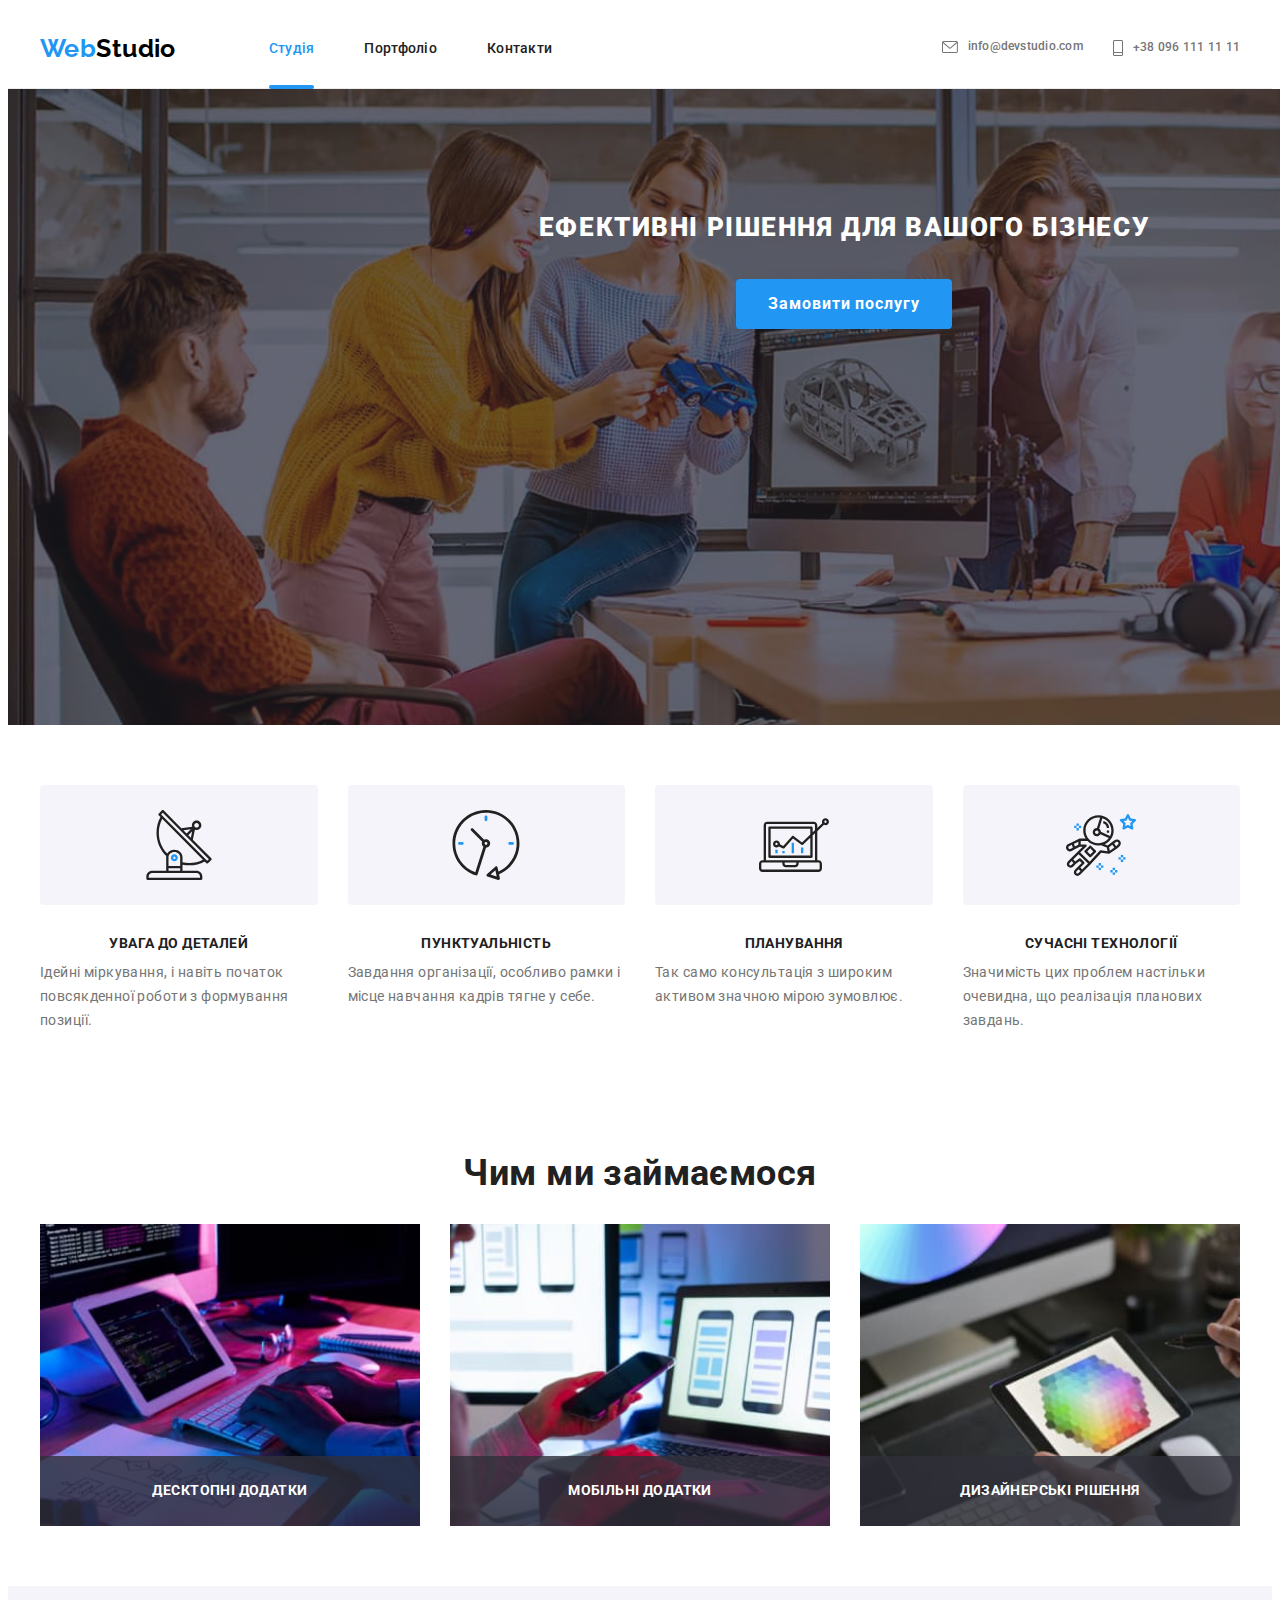
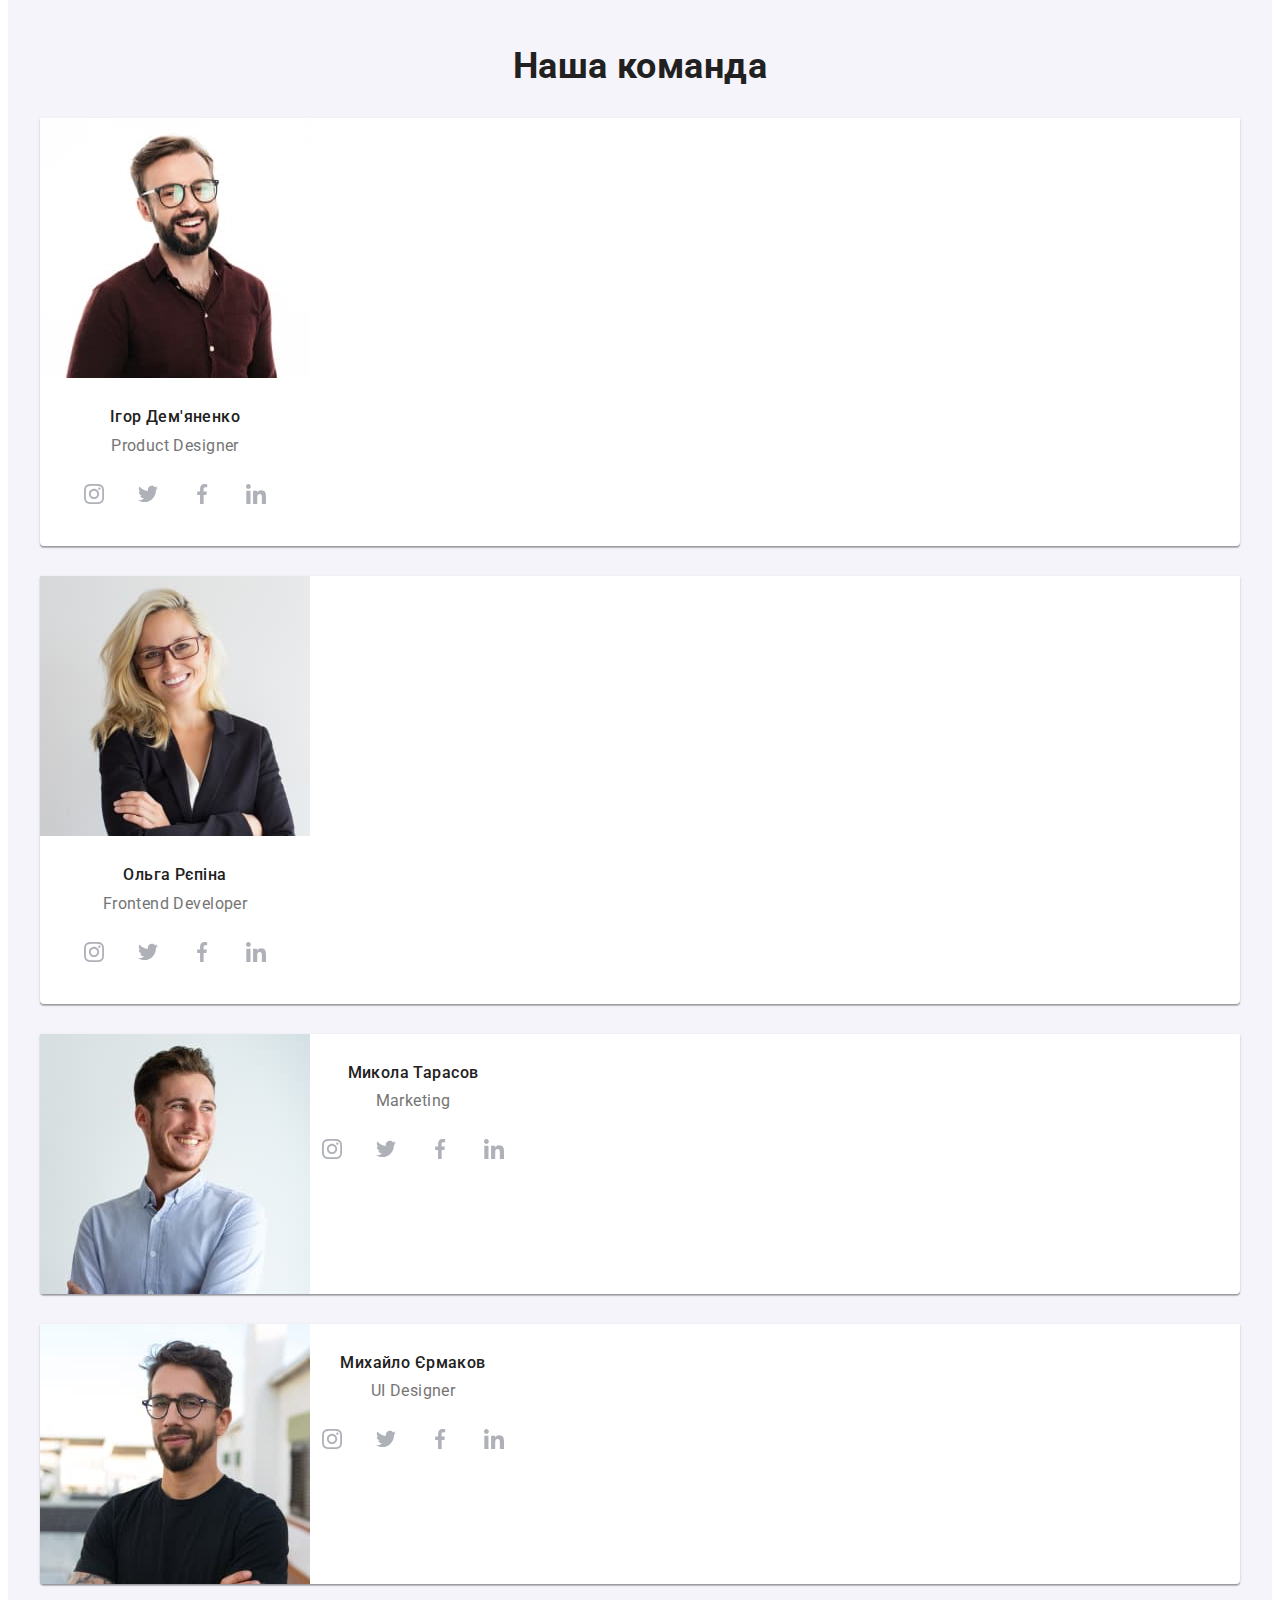
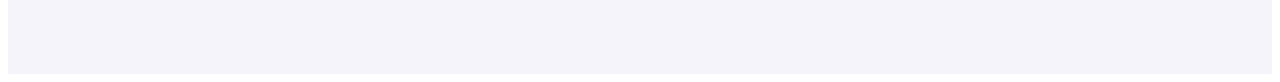
==== index.html @ 66a9baa7 "1" ====
<!DOCTYPE html>
<html lang="uk">
  <head>
    <meta charset="UTF-8" />
    <meta http-equiv="X-UA-Compatible" content="IE=edge" />
    <meta name="viewport" content="width=device-width, initial-scale=1.0" />
    <title>WebStudio</title>
    <link rel="preconnect" href="https://fonts.googleapis.com" />
    <link rel="preconnect" href="https://fonts.gstatic.com" crossorigin />
    <link
      href="https://fonts.googleapis.com/css2?family=Raleway:wght@700&family=Roboto:wght@400;500;700;900&display=swap"
      rel="stylesheet"
    />
    <link
      rel="stylesheet"
      href="https://cdnjs.cloudflare.com/ajax/libs/modern-normalize/1.1.0/modern-normalize.min.css"
      integrity="sha512-wpPYUAdjBVSE4KJnH1VR1HeZfpl1ub8YT/NKx4PuQ5NmX2tKuGu6U/JRp5y+Y8XG2tV+wKQpNHVUX03MfMFn9Q=="
      crossorigin="anonymous"
      referrerpolicy="no-referrer"
    />

    <link rel="stylesheet" href="./css/style.css" />
    <link rel="stylesheet" href="./css/main.min.css" />
  </head>

  <body>
    <!--===================HEADER===================-->
    <header class="page__header">
      <div class="container box__header">
        <a href="index.html" class="logo logo-page-header__tablet"
          ><span class="logo__text">Web</span>Studio</a
        ><button type="button" class="mobile-menu__button-open" data-menu-open>
          <svg class="mobile-menu__icon-open" width="40" height="40">
            <use href="./images/sprite/symbol-defs.svg#menu"></use>
          </svg>
        </button>

        <nav class="navigatio">
          <ul class="navigation__list list">
            <li class="navigation__item">
              <a
                href="index.html"
                class="navigation__link navigation__link--active"
                >Студія</a
              >
            </li>
            <li class="navigation__item">
              <a href="portfolio.html" class="navigation__link">Портфоліо</a>
            </li>
            <li class="navigation__item">
              <a href="#" class="navigation__link">Контакти</a>
            </li>
          </ul>
        </nav>

        <ul class="contacts__list list">
          <li class="contacts__item">
            <a href="mailto:info@devstudio.com" class="contacts__link"
              ><svg class="contacts__icon" width="16" height="12">
                <use href="./images/sprite/symbol-defs.svg#mail"></use></svg
              >info@devstudio.com</a
            >
          </li>
          <li class="contacts__item">
            <a href="tell:+380961111111" class="contacts__link">
              <svg class="contacts__icon" width="10" height="16">
                <use href="./images/sprite/symbol-defs.svg#phone"></use></svg
              >+38 096 111 11 11</a
            >
          </li>
        </ul>
      </div>
      <!-- ===================MOBILE-MENU=================== -->
      <div class="mobile-menu" data-menu>
        <div class="container mobile-menu__container">
          <button class="mobile-menu__button-close">
            <svg width="40" height="40">
              <use
                href="./images/sprite/symbol-defs.svg#close"
                data-menu-close
              ></use>
            </svg>
          </button>
          <ul class="mobile-menu-navigation__list list">
            <li class="mobile-menu-navigation__item">
              <a
                class="mobile-menu-navigation__link mobile-menu-navigation__link--action"
                href="index.html"
                >Студія</a
              >
            </li>
            <li class="mobile-menu-navigation__item">
              <a class="mobile-menu-navigation__link" href="portfolio.html"
                >Портфоліо</a
              >
            </li>
            <li class="mobile-menu-navigation__item">
              <a class="mobile-menu-navigation__link" href="#">Контакти</a>
            </li>
          </ul>

          <ul class="mobile-menu-contact__list list">
            <li class="mobile-menu-contact__item">
              <a
                class="mobile-menu-contact__link mobile-menu-contact__link-tel"
                href="tell:+380961111111"
                >+38 096 111 11 11</a
              >
            </li>
            <li class="mobile-menu-contact__item">
              <a
                class="mobile-menu-contact__link mobile-menu-contact__link-mail"
                href="mailto:info@devstudio.com"
                >info@devstudio.com</a
              >
            </li>
          </ul>

          <ul class="mobile-menu-social list">
            <li class="mobile-menu-social__item">
              <a class="mobile-menu-social__link">Instagram</a>
            </li>
            <li class="mobile-menu-social__item">
              <a class="mobile-menu-social__link">Twitter</a>
            </li>
            <li class="mobile-menu-social__item">
              <a class="mobile-menu-social__link">Facebook</a>
            </li>
            <li class="mobile-menu-social__item">
              <a class="mobile-menu-social__link">LinkedIn</a>
            </li>
          </ul>
        </div>
      </div>
    </header>
    <!-- ===================/MOBILE-MENU=================== -->
    <!--===================/HEADER===================-->
    <!-- ===================MAIN=================== -->

    <main>
      <!--===================HERO===================-->
      <section class="hero">
        <h1 class="hero__title">Ефективні рішення для вашого бізнесу</h1>
        <button type="button" class="hero__button" data-modal-open>
          Замовити послугу
        </button>
      </section>
      <!--===================/HERO===================-->

      <!--===================PRIVILEGES===================-->
      <section class="privileges section">
        <h2 class="privileges__text visually-hidden">Чим ми кращі</h2>
        <div class="container">
          <ul class="privileges__list list">
            <li class="privileges__item">
              <div class="privileges__box">
                <svg class="privileges__icon">
                  <use href="./images/sprite/symbol-defs.svg#antenna"></use>
                </svg>
              </div>

              <h3 class="privileges__title">УВАГА ДО ДЕТАЛЕЙ</h3>
              <p class="privileges__subtitle">
                Ідейні міркування, і навіть початок повсякденної роботи з
                формування позиції.
              </p>
            </li>
            <li class="privileges__item">
              <div class="privileges__box">
                <svg class="privileges__icon">
                  <use href="./images/sprite/symbol-defs.svg#clock"></use>
                </svg>
              </div>
              <h3 class="privileges__title">ПУНКТУАЛЬНІСТЬ</h3>
              <p class="privileges__subtitle">
                Завдання організації, особливо рамки і місце навчання кадрів
                тягне у себе.
              </p>
            </li>
            <li class="privileges__item">
              <div class="privileges__box">
                <svg class="privileges__icon">
                  <use href="./images/sprite/symbol-defs.svg#diagram"></use>
                </svg>
              </div>
              <h3 class="privileges__title">ПЛАНУВАННЯ</h3>
              <p class="privileges__subtitle">
                Так само консультація з широким активом значною мірою зумовлює.
              </p>
            </li>
            <li class="privileges__item">
              <div class="privileges__box">
                <svg class="privileges__icon">
                  <use href="./images/sprite/symbol-defs.svg#astronaut"></use>
                </svg>
              </div>
              <h3 class="privileges__title">СУЧАСНІ ТЕХНОЛОГІЇ</h3>
              <p class="privileges__subtitle">
                Значимість цих проблем настільки очевидна, що реалізація
                планових завдань.
              </p>
            </li>
          </ul>
        </div>
      </section>
      <!--===================/PRIVILEGES===================-->

      <!--===================WE-DO===================-->
      <section class="products section">
        <div class="container">
          <h2 class="products-title title">Чим ми займаємося</h2>
          <ul class="products__list list">
            <li class="products__item">
              <div class="cards">
                <picture
                  ><source
                    srcset="
                      ./images/desktop/work/box1.jpg    1x,
                      ./images/desktop/work/box1@2x.jpg 2x
                    "
                    type="image/jpeg"
                    media="(min-width:1200px)" />
                  <source
                    srcset="
                      ./images/desktop/work/box1.webp       1x,
                      ./images/desktop/work/box1@2x-wp.webp 2x
                    "
                    type="image/webp"
                    media="(min-width:1200px)" />
                  <source
                    srcset="
                      ../images/desktop/work/box1.jpg   1x,
                      ./images/desktop/work/box1@2x.jpg 2x
                    "
                    type="image/jpeg"
                    media="(min-width:768px)" />
                  <source
                    srcset="
                      ./images/desktop/work/box1-wp.webp    1x,
                      ./images/desktop/work/box1@2x-wp.webp 2x
                    "
                    type="image/webp"
                    media="(min-width:768px)" />
                  <source
                    srcset="
                      ./images/desktop/work/box1.jpg    1x,
                      ./images/desktop/work/box1@2x.jpg 2x
                    "
                    type="image/jpeg"
                    media="(min-width:480px)" />
                  <source
                    srcset="
                      ./images/desktop/work/box1-wp.webp    1x,
                      ./images/desktop/work/box1@2x-wp.webp 2x
                    "
                    type="image/webp"
                    media="(min-width:480px)" />
                  <img
                    src="./images/desktop/work/box1.jpg"
                    alt="руки на клавіатурі"
                /></picture>
                <p class="cards__title">Десктопні додатки</p>
              </div>
            </li>
            <li class="products__item">
              <div class="cards">
                <picture
                  ><source
                    srcset="
                      ./images/desktop/work/box2.jpg    1x,
                      ./images/desktop/work/box2@2x.jpg 2x
                    "
                    type="image/jpeg"
                    media="(min-width:1200px)" />
                  <source
                    srcset="
                      ./images/desktop/work/box2.webp       1x,
                      ./images/desktop/work/box2@2x-wp.webp 2x
                    "
                    type="image/webp"
                    media="(min-width:1200px)" />
                  <source
                    srcset="
                      ../images/desktop/work/box2.jpg   1x,
                      ./images/desktop/work/box2@2x.jpg 2x
                    "
                    type="image/jpeg"
                    media="(min-width:768px)" />
                  <source
                    srcset="
                      ./images/desktop/work/box2-wp.webp    1x,
                      ./images/desktop/work/box2@2x-wp.webp 2x
                    "
                    type="image/webp"
                    media="(min-width:768px)" />
                  <source
                    srcset="
                      ./images/desktop/work/box2.jpg    1x,
                      ./images/desktop/work/box2@2x.jpg 2x
                    "
                    type="image/jpeg"
                    media="(min-width:480px)" />
                  <source
                    srcset="
                      ./images/desktop/work/box2-wp.webp    1x,
                      ./images/desktop/work/box2@2x-wp.webp 2x
                    "
                    type="image/webp"
                    media="(min-width:480px)" />
                  <img
                    src="./images/desktop/work/box2.jpg"
                    alt="телефон в руках"
                /></picture>
                <p class="cards__title">Мобільні додатки</p>
              </div>
            </li>
            <li class="products__item">
              <div class="cards">
                <picture
                  ><source
                    srcset="
                      ./images/desktop/work/box3.jpg    1x,
                      ./images/desktop/work/box3@2x.jpg 2x
                    "
                    type="image/jpeg"
                    media="(min-width:1200px)" />
                  <source
                    srcset="
                      ./images/desktop/work/box3.webp       1x,
                      ./images/desktop/work/box3@2x-wp.webp 2x
                    "
                    type="image/webp"
                    media="(min-width:1200px)" />
                  <source
                    srcset="
                      ../images/desktop/work/box3.jpg   1x,
                      ./images/desktop/work/box3@2x.jpg 2x
                    "
                    type="image/jpeg"
                    media="(min-width:768px)" />
                  <source
                    srcset="
                      ./images/desktop/work/box3-wp.webp    1x,
                      ./images/desktop/work/box3@2x-wp.webp 2x
                    "
                    type="image/webp"
                    media="(min-width:768px)" />
                  <source
                    srcset="
                      ./images/desktop/work/box3.jpg    1x,
                      ./images/desktop/work/box3@2x.jpg 2x
                    "
                    type="image/jpeg"
                    media="(min-width:480px)" />
                  <source
                    srcset="
                      ./images/desktop/work/box3-wp.webp    1x,
                      ./images/desktop/work/box3@2x-wp.webp 2x
                    "
                    type="image/webp"
                    media="(min-width:480px)" />
                  <img
                    src="./images/desktop/work/box3.jpg"
                    alt="планшет в руках"
                /></picture>
                <p class="cards__title">Дизайнерські рішення</p>
              </div>
            </li>
          </ul>
        </div>
      </section>
      <!--===================/WE-DO===================-->

      <!--===================TEAM===================-->
      <section class="team section">
        <div class="container">
          <h2 class="team__title title">Наша команда</h2>
          <ul class="team__list list">
            <li class="team__item">
              <div class="team-wrapper">
                <picture
                  ><source
                    srcset="
                      ./images/desktop/team/igor.jpg    1x,
                      ./images/desktop/team/igor@2x.jpg 2x
                    "
                    type="image/jpeg"
                    media="(min-width:1200px)" />
                  <source
                    srcset="
                      ./images/desktop/team/igor-wp.webp    1x,
                      ./images/desktop/team/igor@2x-wp.webp 2x
                    "
                    type="image/webp"
                    media="(min-width:1200px)" />
                  <source
                    srcset="
                      ./images/tablet/team/igor.jpg    1x,
                      ./images/tablet/team/igor@2x.jpg 2x
                    "
                    type="image/jpeg"
                    media="(min-width:768px)" />
                  <source
                    srcset="
                      ./images/tablet/team/igor-wp.webp    1x,
                      ./images/tablet/team/igor@2x-wp.webp 2x
                    "
                    type="image/webp"
                    media="(min-width:768px)" />
                  <source
                    srcset="
                      ./images/mob/team/igor.jpg    1x,
                      ./images/mob/team/igor@2x.jpg 2x
                    "
                    type="image/jpeg"
                    media="(min-width:480px)" />
                  <source
                    srcset="
                      ./images/mob/team/igor-wp.webp    1x,
                      ./images/mob/team/igor@2x-wp.webp 2x
                    "
                    type="image/webp"
                    media="(min-width:480px)" />
                  <img src="./images/mob/team/igor.jpg" alt="Ігор"
                /></picture>
                <div class="team-box">
                  <h3 class="team-box__title">Ігор Дем'яненко</h3>
                  <p lang="en" class="team-box__subtitle">Product Designer</p>
                  <ul class="social-list list">
                    <li class="social-list__item">
                      <a href="" class="social-list__link"
                        ><svg class="social-list__icon" width="20" height="20">
                          <use
                            href="./images/sprite/symbol-defs.svg#instagram"
                          ></use></svg
                      ></a>
                    </li>
                    <li class="social-list__item">
                      <a href="" class="social-list__link"
                        ><svg class="social-list__icon" width="20" height="20">
                          <use
                            href="./images/sprite/symbol-defs.svg#twitter"
                          ></use></svg
                      ></a>
                    </li>
                    <li class="social-list__item">
                      <a href="" class="social-list__link"
                        ><svg class="social-list__icon" width="20" height="20">
                          <use
                            href="./images/sprite/symbol-defs.svg#facebook"
                          ></use></svg
                      ></a>
                    </li>
                    <li class="social-list__item">
                      <a href="" class="social-list__link"
                        ><svg class="social-list__icon" width="20" height="20">
                          <use
                            href="./images/sprite/symbol-defs.svg#linkedin"
                          ></use></svg
                      ></a>
                    </li>
                  </ul>
                </div>
              </div>
            </li>

            <li class="team__item">
              <div class="team-wrapper">
                <picture
                  ><source
                    srcset="
                      ./images/desktop/team/olga.jpg    1x,
                      ./images/desktop/team/olga@2x.jpg 2x
                    "
                    type="image/jpeg"
                    media="(min-width:1200px)" />
                  <source
                    srcset="
                      ./images/desktop/team/olga-wp.webp    1x,
                      ./images/desktop/team/olga@2x-wp.webp 2x
                    "
                    type="image/webp"
                    media="(min-width:1200px)" />
                  <source
                    srcset="
                      ./images/tablet/team/olga.jpg    1x,
                      ./images/tablet/team/olga@2x.jpg 2x
                    "
                    type="image/jpeg"
                    media="(min-width:768px)" />
                  <source
                    srcset="
                      ./images/tablet/team/olga-wp.webp    1x,
                      ./images/tablet/team/olga@2x-wp.webp 2x
                    "
                    type="image/webp"
                    media="(min-width:768px)" />
                  <source
                    srcset="
                      ./images/mob/team/olga.jpg    1x,
                      ./images/mob/team/olga@2x.jpg 2x
                    "
                    type="image/jpeg"
                    media="(min-width:480px)" />
                  <source
                    srcset="
                      ./images/mob/team/olga-wp.webp    1x,
                      ./images/mob/team/olga@2x-wp.webp 2x
                    "
                    type="image/webp"
                    media="(min-width:480px)" />
                  <img src="./images/mob/team/olga.jpg" alt="Ольга"
                /></picture>
                <div class="team-box">
                  <h3 class="team-box__title">Ольга Рєпіна</h3>
                  <p lang="en" class="team-box__subtitle">Frontend Developer</p>
                  <ul class="social-list list">
                    <li class="social-list__item">
                      <a href="" class="social-list__link"
                        ><svg
                          aria-label="іконка інстаграм"
                          class="social-list__icon"
                          width="20"
                          height="20"
                        >
                          <use
                            href="./images/sprite/symbol-defs.svg#instagram"
                          ></use></svg
                      ></a>
                    </li>
                    <li class="social-list__item">
                      <a href="" class="social-list__link"
                        ><svg
                          aria-label="іконка твітер"
                          class="social-list__icon"
                          width="20"
                          height="20"
                        >
                          <use
                            href="./images/sprite/symbol-defs.svg#twitter"
                          ></use></svg
                      ></a>
                    </li>
                    <li class="social-list__item">
                      <a href="" class="social-list__link"
                        ><svg
                          aria-label="іконка фейсбук "
                          class="social-list__icon"
                          width="20"
                          height="20"
                        >
                          <use
                            href="./images/sprite/symbol-defs.svg#facebook"
                          ></use></svg
                      ></a>
                    </li>
                    <li class="social-list__item">
                      <a href="" class="social-list__link"
                        ><svg
                          aria-label="іконка лінкідин"
                          class="social-list__icon"
                          width="20"
                          height="20"
                        >
                          <use
                            href="./images/sprite/symbol-defs.svg#linkedin"
                          ></use></svg
                      ></a>
                    </li>
                  </ul>
                </div>
              </div>
            </li>
            <li class="team__item">
              <picture
                ><source
                  srcset="
                    ./images/desktop/team/mykola.jpg    1x,
                    ./images/desktop/team/mykola@2x.jpg 2x
                  "
                  type="image/jpeg"
                  media="(min-width:1200px)" />
                <source
                  srcset="
                    ./images/desktop/team/mykola-wp.webp    1x,
                    ./images/desktop/team/mykola@2x-wp.webp 2x
                  "
                  type="image/webp"
                  media="(min-width:1200px)" />
                <source
                  srcset="
                    ./images/tablet/team/mykola.jpg    1x,
                    ./images/tablet/team/mykola@2x.jpg 2x
                  "
                  type="image/jpeg"
                  media="(min-width:768px)" />
                <source
                  srcset="
                    ./images/tablet/team/mykola-wp.webp    1x,
                    ./images/tablet/team/mykola@2x-wp.webp 2x
                  "
                  type="image/webp"
                  media="(min-width:768px)" />
                <source
                  srcset="
                    ./images/mob/team/mykola.jpg    1x,
                    ./images/mob/team/mykola@2x.jpg 2x
                  "
                  type="image/jpeg"
                  media="(min-width:480px)" />
                <source
                  srcset="
                    ./images/mob/team/mykola-wp.webp    1x,
                    ./images/mob/team/mykola@2x-wp.webp 2x
                  "
                  type="image/webp"
                  media="(min-width:480px)" />
                <img src="./images/mob/temykola.jpg" alt="Микола"
              /></picture>
              <div class="team-box">
                <h3 class="team-box__title">Микола Тарасов</h3>
                <p lang="en" class="team-box__subtitle">Marketing</p>
                <ul class="social-list list">
                  <li class="social-list__item">
                    <a href="" class="social-list__link"
                      ><svg
                        aria-label="іконка інстаграм"
                        class="social-list__icon"
                        width="20"
                        height="20"
                      >
                        <use
                          href="./images/sprite/symbol-defs.svg#instagram"
                        ></use></svg
                    ></a>
                  </li>
                  <li class="social-list__item">
                    <a href="" class="social-list__link"
                      ><svg
                        aria-label="іконка твітер"
                        class="social-list__icon"
                        width="20"
                        height="20"
                      >
                        <use
                          href="./images/sprite/symbol-defs.svg#twitter"
                        ></use></svg
                    ></a>
                  </li>
                  <li class="social-list__item">
                    <a href="" class="social-list__link"
                      ><svg
                        aria-label="іконка фейсбук "
                        class="social-list__icon"
                        width="20"
                        height="20"
                      >
                        <use
                          href="./images/sprite/symbol-defs.svg#facebook"
                        ></use></svg
                    ></a>
                  </li>
                  <li class="social-list__item">
                    <a href="" class="social-list__link"
                      ><svg
                        aria-label="іконка лінкідин"
                        class="social-list__icon"
                        width="20"
                        height="20"
                      >
                        <use
                          href="./images/sprite/symbol-defs.svg#linkedin"
                        ></use></svg
                    ></a>
                  </li>
                </ul>
              </div>
            </li>
            <li class="team__item">
              <picture
                ><source
                  srcset="
                    ./images/desktop/team/myhaylo.jpg    1x,
                    ./images/desktop/team/myhaylo@2x.jpg 2x
                  "
                  type="image/jpeg"
                  media="(min-width:1200px)" />
                <source
                  srcset="
                    ./images/desktop/team/myhaylo-wp.webp    1x,
                    ./images/desktop/team/myhaylo@2x-wp.webp 2x
                  "
                  type="image/webp"
                  media="(min-width:1200px)" />
                <source
                  srcset="
                    ./images/tablet/team/myhaylo.jpg    1x,
                    ./images/tablet/team/myhaylo@2x.jpg 2x
                  "
                  type="image/jpeg"
                  media="(min-width:768px)" />
                <source
                  srcset="
                    ./images/tablet/team/myhaylo-wp.webp    1x,
                    ./images/tablet/team/myhaylo@2x-wp.webp 2x
                  "
                  type="image/webp"
                  media="(min-width:768px)" />
                <source
                  srcset="
                    ./images/mob/team/myhaylo.jpg    1x,
                    ./images/mob/team/myhaylo@2x.jpg 2x
                  "
                  type="image/jpeg"
                  media="(min-width:480px)" />
                <source
                  srcset="
                    ./images/mob/team/myhaylo-wp.webp    1x,
                    ./images/mob/team/myhaylo@2x-wp.webp 2x
                  "
                  type="image/webp"
                  media="(min-width:480px)" />
                <img src="./images/mob/team/myhaylo.jpg" alt="Михайло"
              /></picture>
              <div class="team-box">
                <h3 class="team-box__title">Михайло Єрмаков</h3>
                <p lang="en" class="team-box__subtitle">UI Designer</p>
                <ul class="social-list list">
                  <li class="social-list__item">
                    <a href="" class="social-list__link"
                      ><svg
                        aria-label="іконка інстаграм"
                        class="social-list__icon"
                        width="20"
                        height="20"
                      >
                        <use
                          href="./images/sprite/symbol-defs.svg#instagram"
                        ></use></svg
                    ></a>
                  </li>
                  <li class="social-list__item">
                    <a href="" class="social-list__link"
                      ><svg
                        aria-label="іконка твітер"
                        class="social-list__icon"
                        width="20"
                        height="20"
                      >
                        <use
                          href="./images/sprite/symbol-defs.svg#twitter"
                        ></use></svg
                    ></a>
                  </li>
                  <li class="social-list__item">
                    <a href="" class="social-list__link"
                      ><svg
                        aria-label="іконка фейсбук "
                        class="social-list__icon"
                        width="20"
                        height="20"
                      >
                        <use
                          href="./images/sprite/symbol-defs.svg#facebook"
                        ></use></svg
                    ></a>
                  </li>
                  <li class="socia-list__item">
                    <a href="" class="social-list__link"
                      ><svg
                        aria-label="іконка лінкідин"
                        class="social-list__icon"
                        width="20"
                        height="20"
                      >
                        <use
                          href="./images/sprite/symbol-defs.svg#linkedin"
                        ></use></svg
                    ></a>
                  </li>
                </ul>
              </div>
            </li>
          </ul>
        </div>
      </section>
      <!--===================/TEAM===================-->

      <!--===================CLIENTS===================-->
      <!-- <section class="clients section">
        <div class="container">
          <h2 class="clients__title title">Постійні клієнти</h2>
          <ul class="clients__list list">
            <li class="clients__item">
              <a href="" class="clients__link"
                ><svg class="clients__icon" width="106" height="60">
                  <use
                    href="./images/sprite/symbol-defs.svg#clients1"
                  ></use></svg
              ></a>
            </li>
            <li class="clients__item">
              <a href="" class="clients__link"
                ><svg class="clients__icon" width="106" height="60">
                  <use
                    href="./images/sprite/symbol-defs.svg#clients2"
                  ></use></svg
              ></a>
            </li>
            <li class="clients__item">
              <a href="" class="clients__link"
                ><svg class="clients__icon" width="106" height="60">
                  <use
                    href="./images/sprite/symbol-defs.svg#clients3"
                  ></use></svg
              ></a>
            </li>
            <li class="clients__item">
              <a href="" class="clients__link"
                ><svg class="clients__icon" width="106" height="60">
                  <use
                    href="./images/sprite/symbol-defs.svg#clients4"
                  ></use></svg
              ></a>
            </li>
            <li class="clients__item">
              <a href="" class="clients__link"
                ><svg class="clients__icon" width="106" height="60">
                  <use
                    href="./images/sprite/symbol-defs.svg#clients5"
                  ></use></svg
              ></a>
            </li>
            <li class="clients__item">
              <a href="" class="clients__link"
                ><svg class="clients__icon" width="106" height="60">
                  <use
                    href="./images/sprite/symbol-defs.svg#clients6"
                  ></use></svg
              ></a>
            </li>
          </ul>
        </div>
      </section> -->
      <!--===================CLIENTS===================-->
    </main>
    <!--===================/MAIN===================-->

    <!--===================FOOTER===================-->
    <!-- <footer class="page-footer">
      <div class="container footer-box">
        <div class="box-addres">
          <a href="index.html" class="box-addres__link"
            ><span class="logo__text logo-footer">Web</span>Studio</a
          >
          <address class="address-webstudio">
            <ul class="address-webstudio__list list">
              <li class="address-webstudio__item">
                <a
                  href="https://goo.gl/maps/kFcxwoq7Mo2dKfp76"
                  class="address-webstudio__link"
                  target="_blank"
                  >м. Київ, пр-т Лесі Українки, 26</a
                >
              </li>
              <li class="address-webstudio__item">
                <a
                  href="mailto:info@devstudio.com"
                  class="address-webstudio__link-contacts address-webstudio__link"
                  >info@devstudio.com</a
                >
              </li>
              <li class="address-webstudio__item">
                <a
                  href="tell:+380961111111"
                  class="address-webstudio__link-contacts address-webstudio__link"
                  >+38 096 111 11 11</a
                >
              </li>
            </ul>
          </address>
        </div>
        <div class="footer-social">
          <h2 class="footer-social__title footer__title">ПРИЄДНУЙТЕСЬ</h2>
          <ul class="footer-social__list list">
            <li class="footer-social__item">
              <a href="" class="footer-social__link"
                ><svg class="footer-social__icon" width="20" height="20">
                  <use
                    href="./images/sprite/symbol-defs.svg#instagram"
                  ></use></svg
              ></a>
            </li>
            <li class="footer-social__item">
              <a href="" class="footer-social__link"
                ><svg class="footer-social__icon" width="20" height="20">
                  <use
                    href="./images/sprite/symbol-defs.svg#twitter"
                  ></use></svg
              ></a>
            </li>
            <li class="footer-social__item">
              <a href="" class="footer-social__link"
                ><svg class="footer-social__icon" width="20" height="20">
                  <use
                    href="./images/sprite/symbol-defs.svg#facebook"
                  ></use></svg
              ></a>
            </li>
            <li class="footer-social__item">
              <a href="" class="footer-social__link"
                ><svg class="footer-social__icon" width="20" height="20">
                  <use
                    href="./images/sprite/symbol-defs.svg#linkedin"
                  ></use></svg
              ></a>
            </li>
          </ul>
        </div>
        <form class="subscription">
          <p class="subscription__title footer__title">
            Підпишіться на розсилку
          </p>
          <input
            class="subscription__mail"
            type="email"
            required
            placeholder="E-mail"
          />
          <button class="subscription__btn" type="submit">Підписатися</button>
        </form>
      </div>
    </footer> -->
    <!--===================/FOOTER===================-->

    <!--===================MODAL-WINDOW===================-->
    <div class="backdrop is-hidden" data-modal>
      <div class="modal">
        <button type="button" class="modal__btn" data-modal-close>
          <svg class="modal__icon" width="18" height="18">
            <use href="./images/sprite/symbol-defs.svg#close"></use>
          </svg>
        </button>
        <!--===================FORM===================-->
        <form class="form-window">
          <p class="form-window__title">
            Залиште свої дані, ми вам передзвонимо
          </p>
          <label class="form-window__label">
            <span class="form-window__subtitle"> Ім'я</span>
            <span class="form-window__wrapper">
              <input
                class="form-window__input"
                type="text"
                name="user-name"
                required
                pattern="[a-zA-Zа-яА-ЯіІїЇєЄ]+"
              /><svg class="form-window__icon" width="18" height="18">
                <use href="./images/sprite/symbol-defs.svg#person"></use>
              </svg>
            </span>
          </label>
          <label class="form-window__label">
            <span class="form-window__subtitle"> Телефон</span>
            <span class="form-window__wrapper">
              <input
                class="form-window__input"
                type="tel"
                name="user-phone"
                required
                pattern="[0-9]{3}-[0-9]{3}-[0-9]{2}-[0-9]{2}"
              /><svg class="form-window__icon" width="18" height="18">
                <use href="./images/sprite/symbol-defs.svg#phone1"></use>
              </svg>
            </span>
          </label>
          <label class="form-window__label">
            <span class="form-window__subtitle">Пошта </span>
            <span class="form-window__wrapper">
              <input
                class="form-window__input"
                type="email"
                name="user-mail"
                required
              /><svg class="form-window__icon" width="18" height="18">
                <use href="./images/sprite/symbol-defs.svg#email1"></use>
              </svg>
            </span>
          </label>
          <label class="form-window__label-coment">
            <span class="form-window__subtitle">Коментар </span>
            <textarea
              class="form-window__comment"
              name="comment"
              placeholder="Введіть текст"
            ></textarea>
          </label>
          <label class="form-window__lable-checkbox"
            ><input
              class="form-window__input-checkbox"
              type="checkbox"
              name="user-checkbox"
              required
            />
            <svg class="form-window__icon-checked">
              <use
                class="form-window__icon-checked-on"
                href="./images/sprite/symbol-defs.svg#icon-check"
              ></use></svg
            ><span class="form-window__icon-text">
              Погоджуюся з розсилкою та приймаю &nbsp;

              <a class="form-window__link" href="">Умови договору</a></span
            ></label
          >
          <button class="form-window__button" type="submit">Відправити</button>
        </form>
        <!--===================/FORM===================-->
      </div>
    </div>
    <!--===================/MODAL-WINDOW===================-->
    <script src="./js/modal.js"></script>
    <script src="./js/menu.js"></script>
  </body>
</html>
---- css/main.min.css ----
:root{--main-font-family: "Roboto", sans-serif;--secondary-font-family: "Raleway", sans-serif;--main-fs: 14px;--main-ls: 0.03em;--accent-color: #2196f3;--mail-color-text: #757575;--secondary-color-text: #212121;--main-bg-color: #ffffff;--main-color-darck-fon: #ffffff;--accent-color-bg: #2196f3;--card-set-gap: 30px;--transition-dur-and-func: 250ms cubic-bezier(0.4, 0, 0.2, 1)}body{background-color:var(--main-bg-color);color:var(--mail-color-text);font-size:var(--main-fs);font-family:var(--main-font-family);letter-spacing:var(--main-ls)}a{text-decoration:none}.list{list-style:none;margin:0;padding:0}h1,h2,h3,h4,p{margin:0;padding:0}img{display:block;width:100%}.title{color:var(--secondary-color-text);font-weight:700;font-size:36px;line-height:1.16;text-align:center;margin-bottom:30px}.section{padding-top:60px;padding-bottom:60px}.section.we-do{padding-top:0}.visually-hidden{position:absolute;white-space:nowrap;width:1px;height:1px;overflow:hidden;border:0;padding:0;clip:rect(0 0 0 0);-webkit-clip-path:inset(50%);clip-path:inset(50%);margin:-1px}.cards,.team-title,.products__item{position:relative}.backdrop.is-hidden{visibility:hidden;opacity:0;pointer-events:none}.container{padding-left:15px;padding-right:15px}@media screen and (min-width: 480px){.container{width:480px;margin-left:auto;margin-right:auto}}@media screen and (min-width: 768px){.container{width:768px}}@media screen and (min-width: 1200px){.container{width:1200px}}.box__header{display:flex;align-items:center}.page__header{border-bottom:1px solid #ececec}.logo{display:block;padding-top:24px;padding-bottom:24px;color:#000;font-family:var(--secondary-font-family);font-weight:700;font-size:25px;line-height:1.2}@media screen and (min-width: 768px){.logo{margin-right:88px}}@media screen and (min-width: 1200px){.logo{margin-right:93px}}.logo__text{color:var(--accent-color)}.navigation__list{display:none;transform:color var(--transition-dur-and-func)}@media screen and (min-width: 768px){.navigation__list{display:flex}}.navigation__item{position:relative;margin-right:50px}.navigation__item:last-child{margin-right:0px}.navigation__link{display:block;padding-bottom:32px;padding-top:32px;color:var(--secondary-color-text);font-weight:500;line-height:1.15;letter-spacing:.02em;transition:color var(--transition-dur-and-func)}.navigation__link:hover,.navigation__link:focus{color:var(--accent-color)}.navigation__link--active{color:var(--accent-color)}.navigation__link--active::after{color:var(--accent-color);position:absolute;content:"";bottom:-1px;left:0;height:4px;width:100%;border-radius:2px;background-color:var(--accent-color-bg)}::after .navigation__link--active{opacity:0}.contacts__list{display:none;margin-left:auto;transition:color var(--transition-dur-and-func)}@media screen and (min-width: 768px){.contacts__list{display:block}}@media screen and (min-width: 768px)and (max-width: 1199px){.contacts__item:not(:last-child){margin-bottom:10px}}@media screen and (min-width: 1200px){.contacts__list{display:flex}}@media screen and (min-width: 1200px){.contacts__item:not(:last-child){margin-right:30px}}.contacts__link{color:var(--mail-color-text);font-weight:500;font-weight:500;font-size:12px;line-height:1.16;letter-spacing:.02em;color:#757575;transition:color var(--transition-dur-and-func)}.contacts__link:hover,.contacts__link:focus{color:var(--accent-color)}@media screen and (min-width: 1200px){.contacts__link{display:flex;align-items:center;padding-bottom:32px;padding-top:32px}}.contacts__icon{fill:var(--mail-color-text);margin-right:10px;transition:fill var(--transition-dur-and-func)}.contacts__link:hover .contacts__icon,.contacts__link:focus .contacts__icon{fill:var(--accent-color)}.mobile-menu{position:fixed;top:0;left:0;width:100%;height:100vh;z-index:100;background:#fff;box-shadow:0px 4px 8px rgba(0,0,0,.04),0px 2px 4px rgba(0,0,0,.08),0px 1px 3px rgba(0,0,0,.16);opacity:0;visibility:hidden;pointer-events:none;transition:opacity var(--transition-dur-and-func),visibility var(--transition-dur-and-func)}.mobile-menu.is-open{opacity:1;visibility:visible;pointer-events:auto}.mobile-menu__container{position:relative;padding-left:40px;padding-top:48px;padding-bottom:50px;height:100vh;display:flex;flex-direction:column}.mobile-menu__button-open{border:none;background-color:inherit;line-height:0;margin-left:auto;padding:0}@media screen and (min-width: 768px){.mobile-menu__button-open{display:none}}.mobile-menu__button-close{position:absolute;top:10px;right:15px;border:none;background-color:inherit;line-height:0;margin-left:auto;padding:0}.mobile-menu-navigation__list{margin-bottom:auto}.mobile-menu-navigation__link{font-weight:500;font-size:40px;line-height:1.17;letter-spacing:.02em;color:var(--secondary-color-text)}.mobile-menu-navigation__item:not(:last-child){margin-bottom:32px}.mobile-menu-contact__link-tel{font-weight:500;font-size:34px;line-height:1.17;letter-spacing:.02em;color:var(--accent-color)}.mobile-menu-contact__link-mail{font-weight:500;font-size:24px;line-height:1.16;letter-spacing:.02em;color:var(--mail-color-text)}.mobile-menu-contact__list{margin-bottom:64px}.mobile-menu-social{display:flex;justify-content:space-between;margin-right:20px;font-weight:500;font-size:18px;line-height:22px;letter-spacing:.02em;color:#2196f3}.mobile-menu-social__item :not(:last-child){margin-right:10px}.mobile-menu-social__item:not(:last-child)::after{content:"";border-right:1px solid rgba(33,33,33,.2);margin-left:10px}.mobile-menu-navigation__link--action{color:var(--accent-color)}.hero{padding-top:118px;padding-bottom:118px;padding-left:60px;padding-right:60px;width:100%;height:400px;margin:0 auto;background-color:#2f303a;background-image:linear-gradient(to right, rgba(47, 48, 58, 0.4), rgba(47, 48, 58, 0.4)),url(../images/mob/hero/hero.jpg);background-repeat:no-repeat;background-size:cover;text-align:center}@media(min-device-pixel-ratio: 2),(-webkit-min-device-pixel-ratio: 2),(min-resolution: 192dpi),(min-resolution: 2dppx){.hero{background-image:linear-gradient(to right, rgba(47, 48, 58, 0.4), rgba(47, 48, 58, 0.4)),url(../images/mob/hero/hero@2x.jpg)}}@media screen and (min-width: 768px){.hero{padding-left:204px;padding-right:204px;background-image:linear-gradient(to right, rgba(47, 48, 58, 0.4), rgba(47, 48, 58, 0.4)),url(../images/tablet/hero/hero.jpg)}}@media(min-device-pixel-ratio: 2),(-webkit-min-device-pixel-ratio: 2),(min-resolution: 192dpi),(min-resolution: 2dppx){.hero{background-image:linear-gradient(to right, rgba(47, 48, 58, 0.4), rgba(47, 48, 58, 0.4)),url(../images/tablet/hero/hero@2x.jpg)}}@media screen and (min-width: 1200px){.hero{padding-top:118px;padding-bottom:118px;padding-left:204px;padding-right:204px;background-image:linear-gradient(to right, rgba(47, 48, 58, 0.4), rgba(47, 48, 58, 0.4)),url(../images/desktop/bg/hero.jpg)}}@media(min-device-pixel-ratio: 2),(-webkit-min-device-pixel-ratio: 2),(min-resolution: 192dpi),(min-resolution: 2dppx){.hero{background-image:linear-gradient(to right, rgba(47, 48, 58, 0.4), rgba(47, 48, 58, 0.4)),url(../images/desktop/bg/hero@2x.jpg)}}.hero__title{margin-bottom:30px;color:var(--main-color-darck-fon);font-weight:900;font-size:26px;line-height:1.61;letter-spacing:.06em;align-items:center;text-transform:uppercase}.hero__button{padding-top:10px;padding-bottom:10px;padding-left:32px;padding-right:32px;color:var(--main-color-darck-fon);background-color:var(--accent-color-bg);min-width:200px;font-family:var(--main-font-family);font-weight:700;font-size:16px;line-height:1.87;align-items:center;text-align:center;letter-spacing:.06em;cursor:pointer;border:0px;border-radius:4px;transition:background-color var(--transition-dur-and-func),box-shadow var(--transition-dur-and-func),border-radius var(--transition-dur-and-func)}.hero__button:hover,.hero__button:focus{background-color:#188ce8;box-shadow:0px 4px 4px rgba(0,0,0,.15) 4px}.hero__button .active{background-color:var(--accent-color-bg)}.privileges__title{display:flex;margin-bottom:10px;color:var(--secondary-color-text);font-weight:700;font-size:var(--main-fs);line-height:1.15;text-transform:uppercase;justify-content:center}.privileges__list{display:flex;flex-wrap:wrap;gap:30px}.privileges__item{width:100%}@media screen and (min-width: 768px){.privileges__item{flex-basis:calc((100% - 30px)/2)}}@media screen and (min-width: 1200px){.privileges__item{flex-basis:calc((100% - 90px)/4)}}.privileges__subtitle{line-height:1.7}.privileges__box{display:flex;margin-bottom:30px;height:120px;background-color:#f5f4fa;border-radius:4px;justify-content:center;align-items:center}.privileges__icon{display:flex;width:70px;height:70px}.products__list{display:flex}@media screen and (max-width: 1199px){.products{display:none}}.products__item{flex-basis:calc((100% - 60px)/3)}.products__item:not(:last-child){margin-right:var(--card-set-gap)}.cards__title{position:absolute;bottom:0;left:0;display:flex;width:100%;height:70px;overflow:auto;align-items:center;justify-content:center;font-weight:700;font-size:14px;line-height:1.14;text-align:center;letter-spacing:.03em;text-transform:uppercase;color:var(--main-color-darck-fon);background-color:rgba(47,48,58,.8)}.team{background-color:#f5f4fa}.team__item{background-color:var(--main-bg-color);box-shadow:0px 1px 3px rgba(0,0,0,.12),0px 1px 1px rgba(0,0,0,.14),0px 2px 1px rgba(0,0,0,.2);border-radius:0px 0px 4px 4px;margin-bottom:var(--card-set-gap)}@media screen and (min-width: 768px){.team-list{display:flex;flex-wrap:wrap}}@media screen and (min-width: 768px){.team__item{display:flex;flex-basis:calc((100% - 30px)/2)}}@media screen and (min-width: 1200px){.team__item{flex-basis:calc((100% - 90px)/4)}}.team-box__title{margin-bottom:10px;color:var(--secondary-color-text);font-weight:500;font-size:16px;line-height:1.18;text-align:center}.team-box__subtitle{font-size:16px;line-height:1.18;text-align:center;margin-bottom:16px}.team-box{padding-top:30px;padding-bottom:30px}.social-list{display:flex;justify-content:center;-moz-column-gap:10px;column-gap:10px}.social-list__link{display:flex;align-items:center;justify-content:center;width:44px;height:44px;border-radius:50%;background-color:#fff;transition:background-color var(--transition-dur-and-func)}.social-list__link:hover,.social-list__link:focus{background-color:var(--accent-color-bg)}.social-list__icon{fill:#afb1b8;transition:fill var(--transition-dur-and-func)}.social-list__link:hover .social-list__icon,.social-list__link:focus .social-list__icon{fill:#fff}.clients__list{display:flex;flex-wrap:wrap;justify-content:center;align-items:center;gap:30px}.clients__item{flex-basis:calc((100% - 30px)/2)}@media screen and (min-width: 768px){.clients__item{row-gap:30px}}@media screen and (min-width: 1200px){.clients__item{flex-basis:calc((100% - 150px)/6)}}@media screen and (min-width: 1200px){.clients__item:not(:last-child){margin-right:var(--card-set-gap)}}.clients__link{display:flex;align-items:center;justify-content:center;border:1px solid #afb1b8;border-radius:4px;height:92px;transition:fill var(--transition-dur-and-func),border var(--transition-dur-and-func)}.clients__link:hover,.clients__link:focus{border:1px solid #2196f3;border-radius:4px}.clients__icon{fill:#afb1b8;transition:fill var(--transition-dur-and-func)}.clients__link:hover .clients__icon,.clients__link:focus .clients__icon{fill:#2196f3}.box-addres{display:flex;flex-wrap:wrap;width:100%}.page-footer{padding-top:60px;padding-bottom:60px;background-color:#2f303a;line-height:1.7;font-size:14px}.footer-box{display:flex;flex-wrap:wrap;align-items:center}.box-addres__link{display:block;margin-left:auto;margin-right:auto;gap:9px;margin-bottom:20px;color:var(--main-color-darck-fon);font-family:var(--secondary-font-family);font-weight:700;font-size:25px;line-height:1.2;text-align:center}.address-webstudio{display:block;margin-bottom:60px;width:100%;color:var(--main-color-darck-fon);font-style:normal;text-align:center}.address-webstudio__item:not(:last-child){margin-bottom:8px}.address-webstudio__link{font-size:14px;line-height:1.71;letter-spacing:.03em;color:#fff}.address-webstudio__link:hover,.address-webstudio__link:focus{color:var(--accent-color)}.address-webstudio__link-contacts{color:rgba(255,255,255,.6);transition:color var(--transition-dur-and-func)}.footer-social{width:100%;margin-bottom:60px}.footer__title{text-align:center;margin-bottom:20px;font-weight:700;font-size:14px;line-height:1.33;text-transform:uppercase;color:#fff}.footer-social__list{display:flex;justify-content:center;-moz-column-gap:10px;column-gap:10px}.footer-social__link{display:flex;align-items:center;justify-content:center;width:44px;height:44px;border-radius:50%;background-color:rgba(255,255,255,.1);transition:background-color var(--transition-dur-and-func)}.footer-social__link:hover,.footer-social__link:focus{background-color:#2196f3}.footer-social__icon{fill:#fff}.subscription{width:100%}.subscription__mail{display:block;background-color:#2f303a;margin-right:12px;margin-bottom:20px;padding-left:12px;width:100%;height:50px;border:1px solid rgba(255,255,255,.3);filter:drop-shadow(0px 4px 4px rgba(0, 0, 0, 0.15));border-radius:4px;color:rgba(255,255,255,.6);font-size:16px;line-height:1.25}.footer__title{text-align:center}.subscription__btn{display:flex;align-items:center;justify-content:center;width:200px;height:50px;margin-left:auto;margin-right:auto;background-color:var(--accent-color-bg);color:var(--main-color-darck-fon);letter-spacing:.06em;font-weight:700;font-size:16px;line-height:1.87;border-radius:4px;border:var(--accent-color-bg);cursor:pointer;transition:background-color var(--transition-dur-and-func),box-shadow var(--transition-dur-and-func),border-radius var(--transition-dur-and-func)}.subscription__btn:hover,.subscription__btn:focus{background-color:#188ce8;box-shadow:0px 4px 4px rgba(0,0,0,.15) 4px}.subscription__btn::after{content:"";width:24px;height:24px;margin-left:10px;background-image:url(../images/svg/icon-send.svg)}.mobile-menu{position:fixed;top:0;left:0;width:100%;height:100vh;z-index:100;background:#fff;box-shadow:0px 4px 8px rgba(0,0,0,.04),0px 2px 4px rgba(0,0,0,.08),0px 1px 3px rgba(0,0,0,.16);opacity:0;visibility:hidden;pointer-events:none;transition:opacity var(--transition-dur-and-func),visibility var(--transition-dur-and-func)}.mobile-menu.is-open{opacity:1;visibility:visible;pointer-events:auto}.mobile-menu__container{position:relative;padding-left:40px;padding-top:48px;padding-bottom:50px;height:100vh;display:flex;flex-direction:column}.mobile-menu__button-open{border:none;background-color:inherit;line-height:0;margin-left:auto;padding:0}@media screen and (min-width: 768px){.mobile-menu__button-open{display:none}}.mobile-menu__button-close{position:absolute;top:10px;right:15px;border:none;background-color:inherit;line-height:0;margin-left:auto;padding:0}.mobile-menu-navigation__list{margin-bottom:auto}.mobile-menu-navigation__link{font-weight:500;font-size:40px;line-height:1.17;letter-spacing:.02em;color:var(--secondary-color-text)}.mobile-menu-navigation__item:not(:last-child){margin-bottom:32px}.mobile-menu-contact__link-tel{font-weight:500;font-size:34px;line-height:1.17;letter-spacing:.02em;color:var(--accent-color)}.mobile-menu-contact__link-mail{font-weight:500;font-size:24px;line-height:1.16;letter-spacing:.02em;color:var(--mail-color-text)}.mobile-menu-contact__list{margin-bottom:64px}.mobile-menu-social{display:flex;justify-content:space-between;margin-right:20px;font-weight:500;font-size:18px;line-height:22px;letter-spacing:.02em;color:#2196f3}.mobile-menu-social__item :not(:last-child){margin-right:10px}.mobile-menu-social__item:not(:last-child)::after{content:"";border-right:1px solid rgba(33,33,33,.2);margin-left:10px}.mobile-menu-navigation__link--action{color:var(--accent-color)}.filter-list{display:flex;flex-wrap:wrap;justify-content:center;margin-bottom:50px;gap:8px}.filter-list__button{padding-top:6px;padding-bottom:6px;padding-left:22px;padding-right:22px;color:var(--secondary-color-text);font-family:var(--main-font-family);font-weight:500;font-size:16px;line-height:1.6;cursor:pointer;border:0px;border-radius:4px;transition:background-color var(--transition-dur-and-func),color var(--transition-dur-and-func),box-shadow var(--transition-dur-and-func)}.filter-list__button:hover,.filter-list__button:focus{background:var(--accent-color-bg);color:var(--main-color-darck-fon);box-shadow:0px 3px 1px rgba(0,0,0,.1),0px 1px 2px rgba(0,0,0,.08),0px 2px 2px rgba(0,0,0,.12);border-radius:4px}.filter-list__button--active{background-color:var(--accent-color-bg);color:var(--main-color-darck-fon);box-shadow:0px 3px 1px rgba(0,0,0,.1),0px 1px 2px rgba(0,0,0,.08),0px 2px 2px rgba(0,0,0,.12)}.example-list{display:block}@media screen and (min-width: 768px){.example-list{display:flex;flex-wrap:wrap;margin-right:calc(-1*var(--card-set-gap));margin-bottom:calc(-1*var(--card-set-gap));gap:30px}}.portfolio-box{position:relative}.example-list__link{display:block;transition:box-shadow var(--transition-dur-and-func)}.example-list__link:hover,.example-list__link:focus{box-shadow:0px 1px 1px rgba(0,0,0,.12),0px 4px 4px rgba(0,0,0,.06),1px 4px 6px rgba(0,0,0,.16)}.example-list__item:not(:last-child){margin-bottom:var(--card-set-gap)}.card-description__title{margin-bottom:4px;color:var(--secondary-color-text);font-weight:700;font-size:18px;line-height:2;letter-spacing:.06em}.card-description__subtitle{font-size:16px;line-height:1.87;color:var(--mail-color-text)}.card-description{border:1px solid #eee;border-top:none;padding-left:20px;padding-right:20px;padding-top:24px;padding-bottom:24px}.ovearly-box{position:relative;overflow:hidden}.ovearlay{position:absolute;top:0;left:0;display:flex;width:100%;height:100%;overflow:auto;padding-left:24px;padding-right:24px;align-items:center;background-color:rgba(33,150,243,.9);font-size:18px;line-height:1.55;letter-spacing:.03em;color:var(--main-color-darck-fon);transform:translateY(101%);transition:transform var(--transition-dur-and-func)}.example-list__link:hover .ovearlay,.example-list__link:focus .ovearlay{transform:translateY(0)}.backdrop{position:fixed;top:0;left:0;z-index:88;width:100%;height:100%;background-color:rgba(0,0,0,.2);transition:opacity var(--transition-dur-and-func),visibility var(--transition-dur-and-func)}.modal{position:absolute;top:50%;left:50%;transform:translate(-50%, -50%);max-width:480px;min-height:auto;padding:40px;background:#fff;box-shadow:0px 1px 3px rgba(0,0,0,.12),0px 1px 1px rgba(0,0,0,.14),0px 2px 1px rgba(0,0,0,.2);border-radius:4px}.modal__btn{position:absolute;display:flex;justify-content:center;align-items:center;top:8px;right:8px;width:30px;height:30px;border-radius:50%;background:#fff;border:1px solid rgba(0,0,0,.1);cursor:pointer}.modal__icon:hover{fill:#188ce8}.form-window{display:flex;flex-direction:column}.form-window__title{margin-bottom:12px;font-weight:700;font-size:20px;line-height:1.15;text-align:center;letter-spacing:.03em;color:var(--secondary-color-text)}.form-window__label{margin-bottom:10px}.form-window__subtitle{display:block;margin-bottom:4px;font-size:12px;line-height:1.16;letter-spacing:.01em}.form-window__wrapper{position:relative;display:block}.form-window__input{padding-left:42px;width:100%;height:40px;border:1px solid rgba(33,33,33,.2);border-radius:4px;transition:border-color var(--transition-dur-and-func)}.form-window__input:focus{outline:none;border-color:var(--accent-color)}.form-window__icon{position:absolute;left:12px;top:50%;transform:translateY(-50%);transition:fill var(--transition-dur-and-func)}.form-window__input:focus+.form-window__icon{fill:var(--accent-color)}.form-window__comment{display:block;padding:16px 12px 16px 12px;width:100%;height:120px;border:1px solid rgba(33,33,33,.2);border-radius:4px;resize:none;transition:border-color var(--transition-dur-and-func)}.form-window__comment:focus{outline:none;border-color:var(--accent-color)}.form-window__comment::-moz-placeholder{font-size:12px;line-height:1.16px;letter-spacing:.01em;color:rgba(117,117,117,.5)}.form-window__comment:-ms-input-placeholder{font-size:12px;line-height:1.16px;letter-spacing:.01em;color:rgba(117,117,117,.5)}.form-window__comment::placeholder{font-size:12px;line-height:1.16px;letter-spacing:.01em;color:rgba(117,117,117,.5)}.form-window__label-coment{margin-bottom:25px}.form-window__lable-checkbox{display:inline-flex;justify-content:center;align-items:center;margin-bottom:30px}.form-window__icon-checked{margin-right:8px;width:16px;height:15px;border:2px solid #212121;border-radius:2px}.form-window__icon-checked-on{display:none}.form-window__input-checkbox:focus+.form-window__icon-checked-on{border-color:var(--accent-color-bg)}.form-window__input-checkbox:checked+.form-window__icon-checked .form-window__icon-checked-on{display:block}.form-window__input-checkbox{position:absolute;-webkit-appearance:none;-moz-appearance:none;appearance:none}.form-window__link{-webkit-text-decoration:revert;text-decoration:revert;font-size:12px;line-height:1.16;letter-spacing:.03em;color:var(--accent-color);transition:-webkit-text-decoration var(--transition-dur-and-func);transition:text-decoration var(--transition-dur-and-func);transition:text-decoration var(--transition-dur-and-func), -webkit-text-decoration var(--transition-dur-and-func)}.form-window__link:hover,.form-window__link:focus{outline:none;text-decoration:none}.form-window__icon-text{display:inline-block;font-size:12px;line-height:1.16;letter-spacing:.03em;color:#757575}.form-window__button{display:flex;padding-top:10px;padding-bottom:10px;padding-left:52px;padding-right:52px;width:200px;color:var(--main-color-darck-fon);background-color:var(--accent-color-bg);font-family:var(--main-font-family);font-weight:700;font-size:16px;line-height:1.87;margin-left:auto;margin-right:auto;align-items:center;justify-content:center;letter-spacing:.06em;cursor:pointer;border:0px;border-radius:4px;transition:background-color var(--transition-dur-and-func),box-shadow var(--transition-dur-and-func),border-radius var(--transition-dur-and-func)}.form-window__button:hover,.form-window__button:focus{outline:none;background-color:#188ce8;box-shadow:0px 4px 4px rgba(0,0,0,.15) 4px}/*# sourceMappingURL=main.min.css.map */
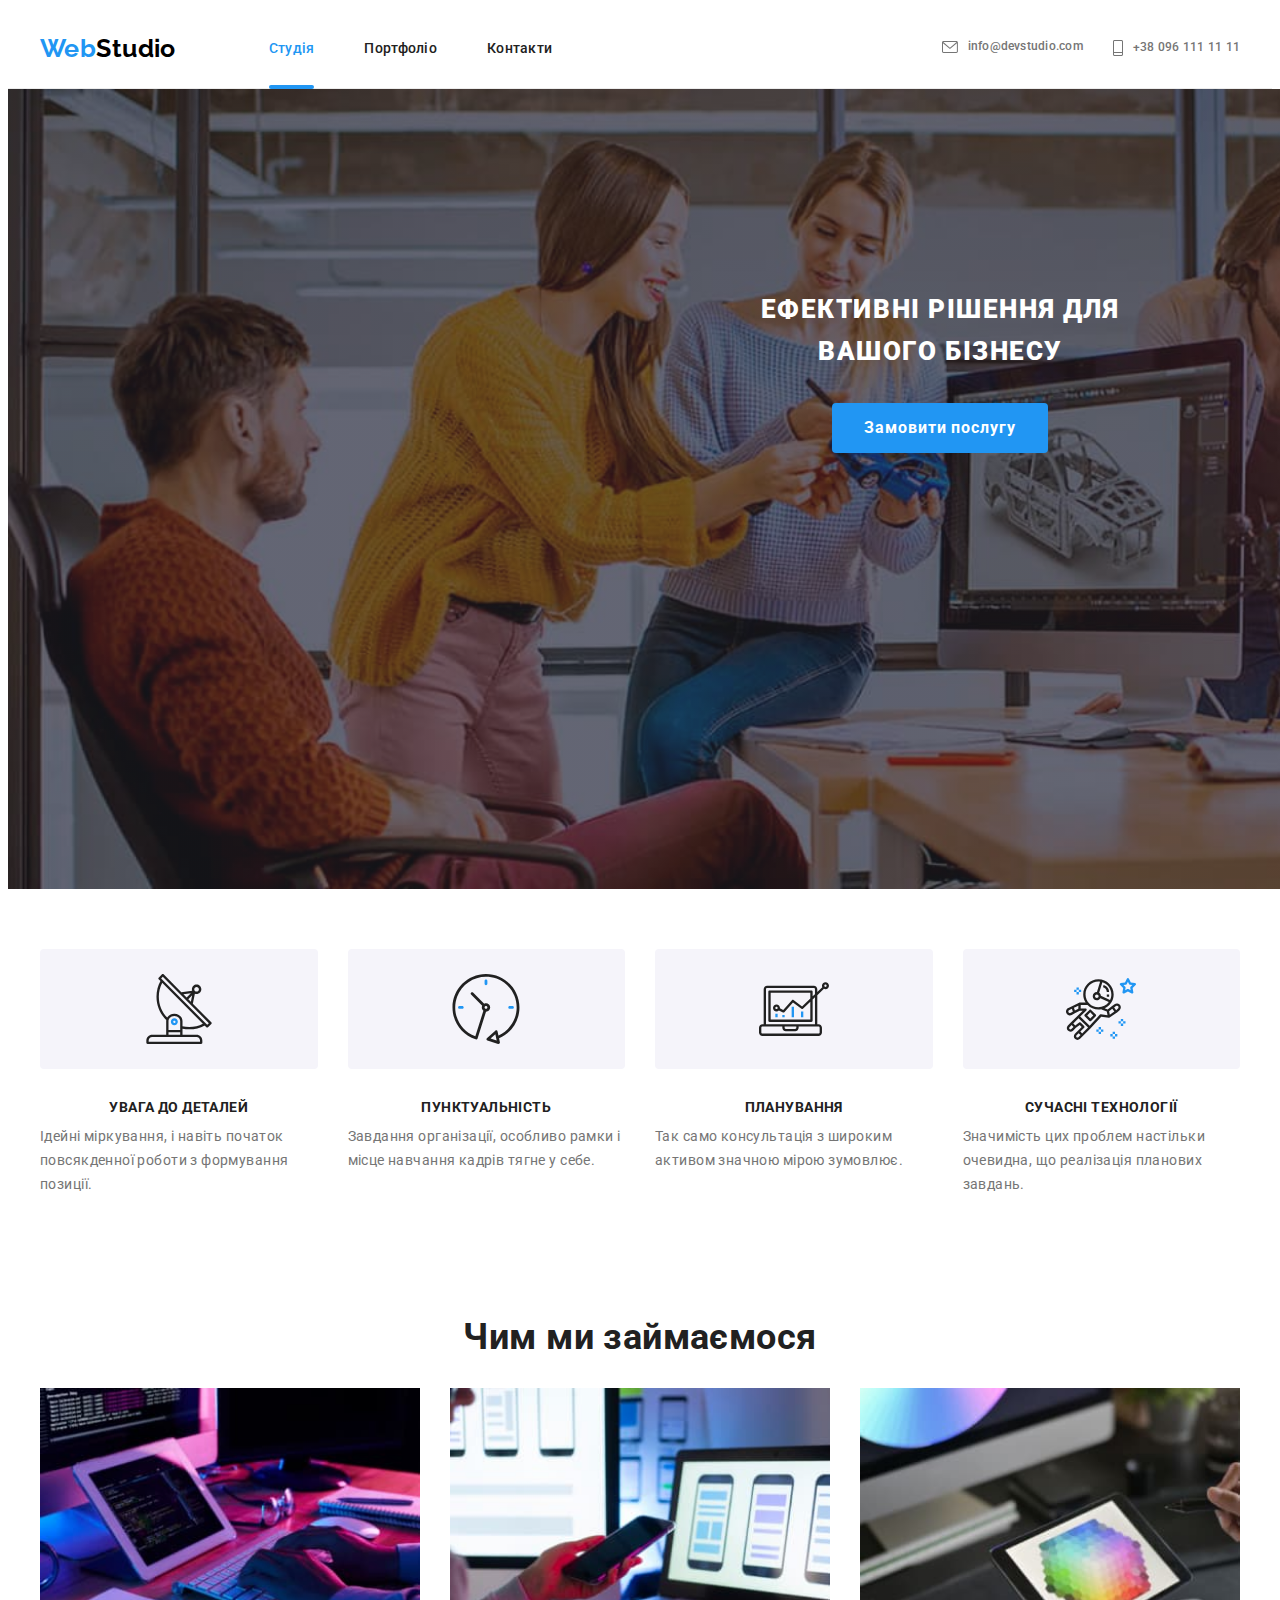
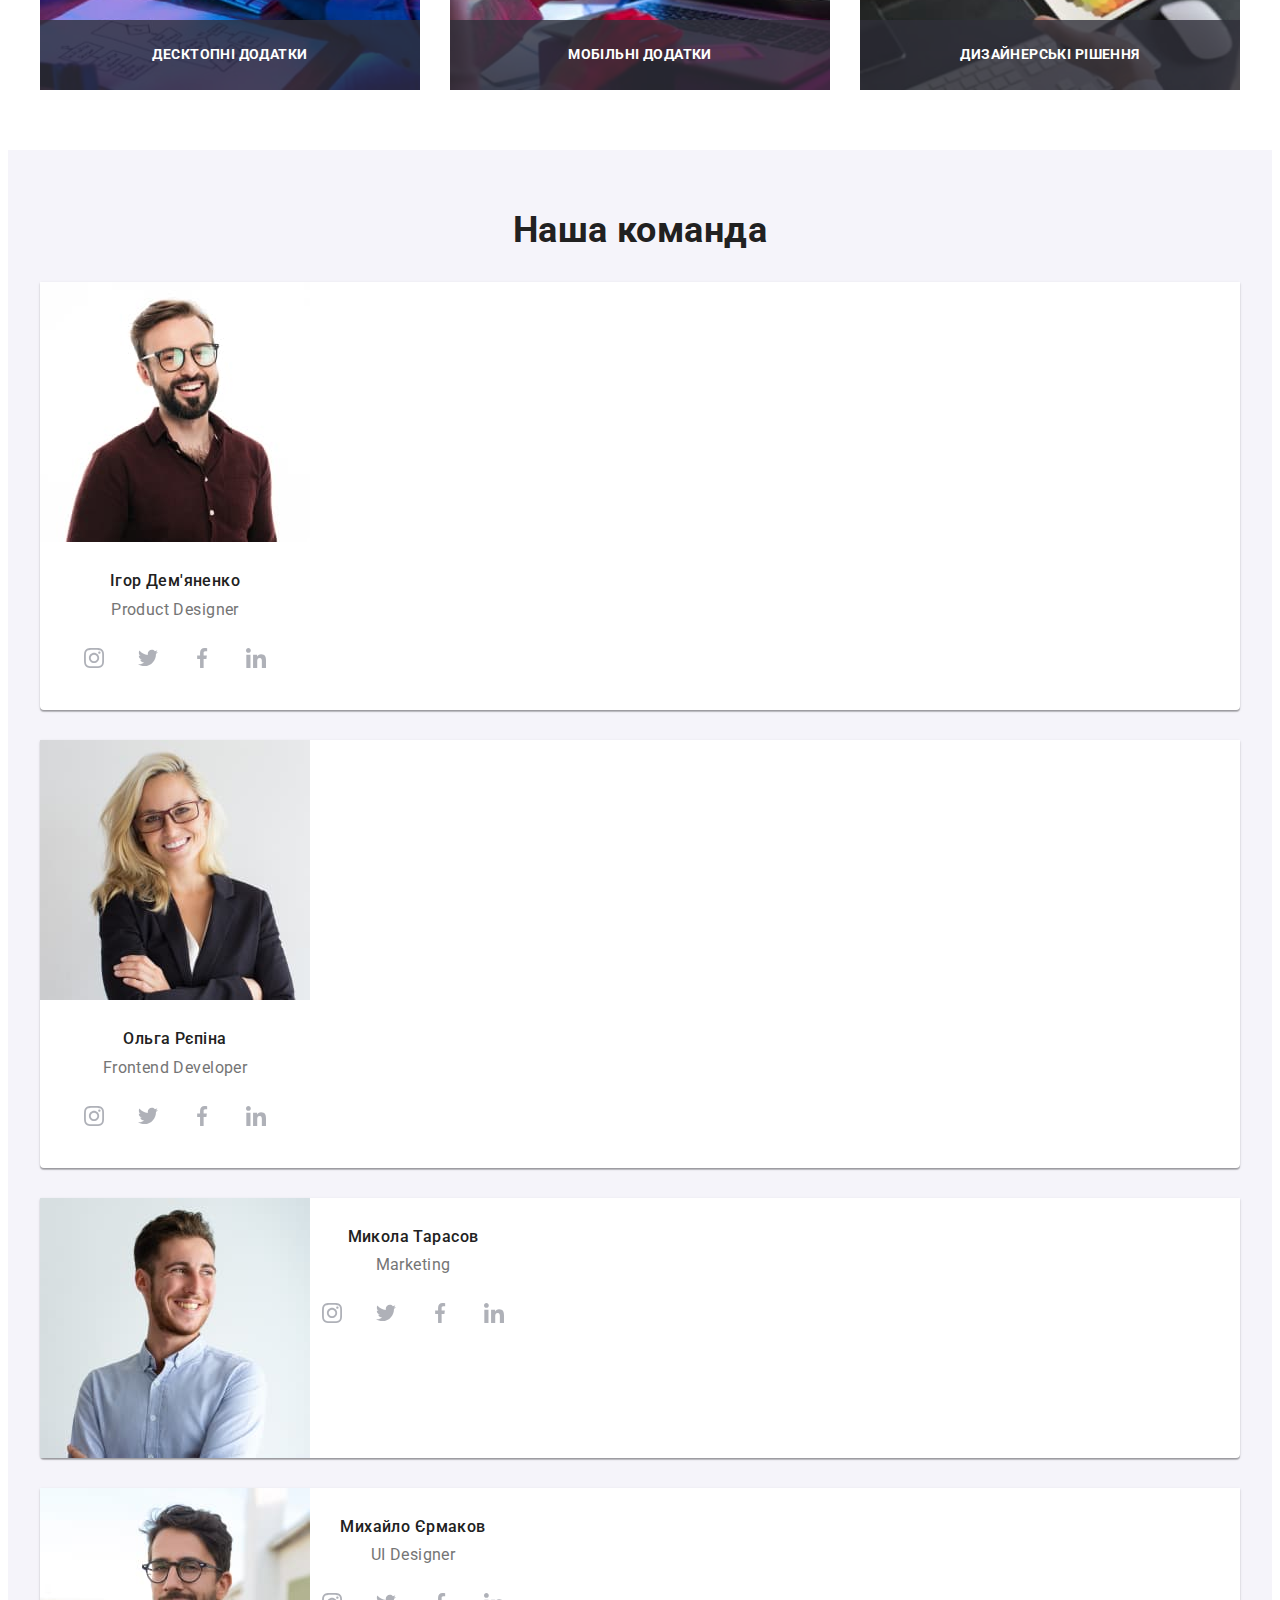
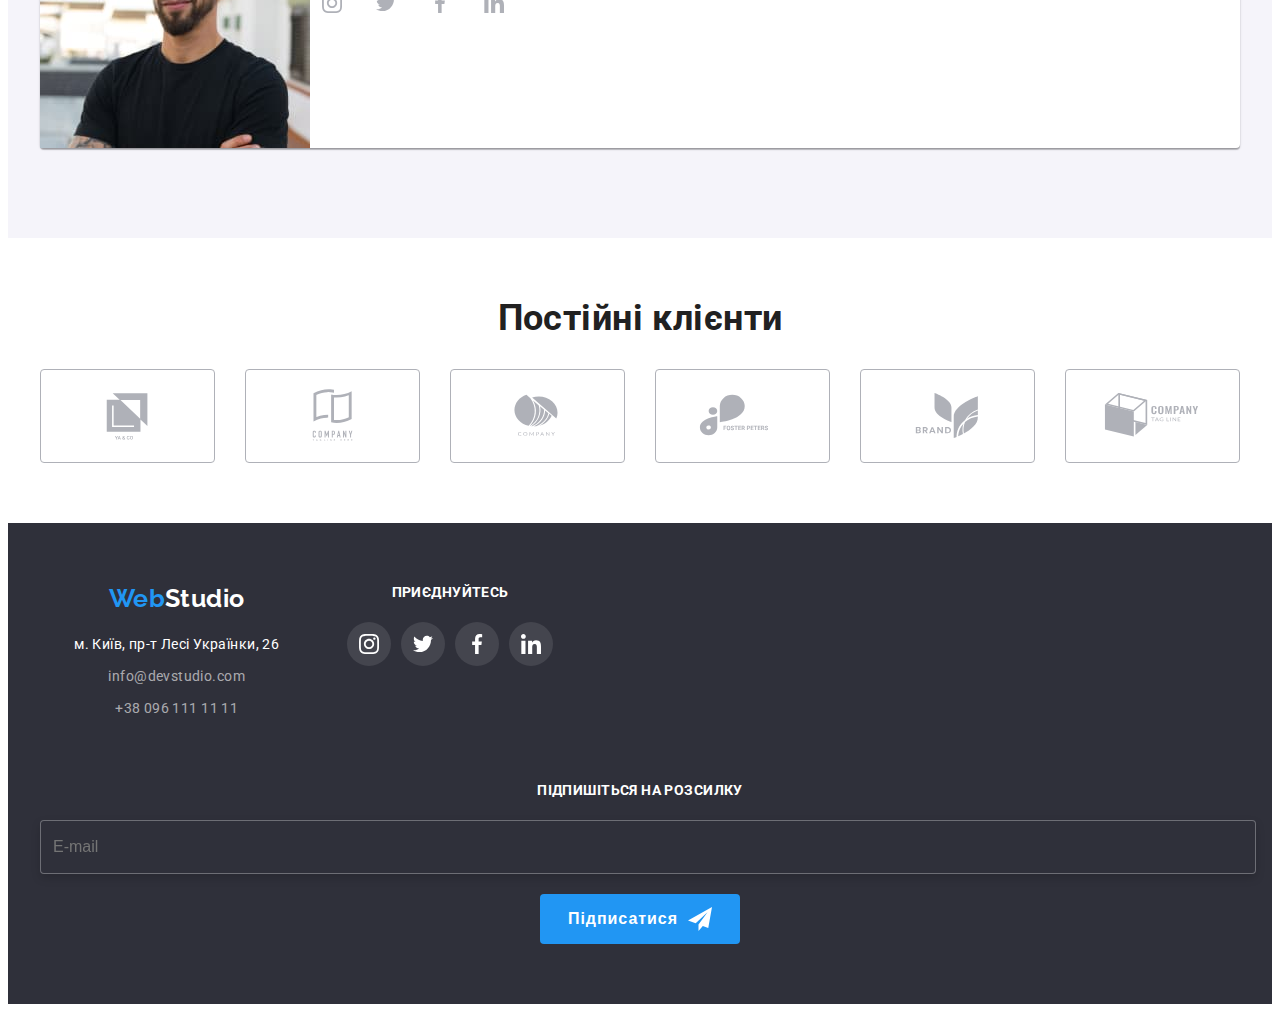
==== commit a5afb042: "1" ====
--- a/index.html
+++ b/index.html
@@ -140,7 +140,7 @@
     <main>
       <!--===================HERO===================-->
       <section class="hero">
-        <h1 class="hero__title">Ефективні рішення для вашого бізнесу</h1>
+        <h1 class="hero__title">Ефективні рішення для <br />вашого бізнесу</h1>
         <button type="button" class="hero__button" data-modal-open>
           Замовити послугу
         </button>
@@ -787,7 +787,7 @@
       <!--===================/TEAM===================-->
 
       <!--===================CLIENTS===================-->
-      <!-- <section class="clients section">
+      <section class="clients section">
         <div class="container">
           <h2 class="clients__title title">Постійні клієнти</h2>
           <ul class="clients__list list">
@@ -841,81 +841,83 @@
             </li>
           </ul>
         </div>
-      </section> -->
+      </section>
       <!--===================CLIENTS===================-->
     </main>
     <!--===================/MAIN===================-->
 
     <!--===================FOOTER===================-->
-    <!-- <footer class="page-footer">
+    <footer class="page-footer">
       <div class="container footer-box">
-        <div class="box-addres">
-          <a href="index.html" class="box-addres__link"
-            ><span class="logo__text logo-footer">Web</span>Studio</a
-          >
-          <address class="address-webstudio">
-            <ul class="address-webstudio__list list">
-              <li class="address-webstudio__item">
-                <a
-                  href="https://goo.gl/maps/kFcxwoq7Mo2dKfp76"
-                  class="address-webstudio__link"
-                  target="_blank"
-                  >м. Київ, пр-т Лесі Українки, 26</a
-                >
+        <div class="footer-wrapper">
+          <div class="box-addres">
+            <a href="index.html" class="box-addres__link"
+              ><span class="logo__text logo-footer">Web</span>Studio</a
+            >
+            <address class="address-webstudio">
+              <ul class="address-webstudio__list list">
+                <li class="address-webstudio__item">
+                  <a
+                    href="https://goo.gl/maps/kFcxwoq7Mo2dKfp76"
+                    class="address-webstudio__link"
+                    target="_blank"
+                    >м. Київ, пр-т Лесі Українки, 26</a
+                  >
+                </li>
+                <li class="address-webstudio__item">
+                  <a
+                    href="mailto:info@devstudio.com"
+                    class="address-webstudio__link-contacts address-webstudio__link"
+                    >info@devstudio.com</a
+                  >
+                </li>
+                <li class="address-webstudio__item">
+                  <a
+                    href="tell:+380961111111"
+                    class="address-webstudio__link-contacts address-webstudio__link"
+                    >+38 096 111 11 11</a
+                  >
+                </li>
+              </ul>
+            </address>
+          </div>
+          <div class="footer-social">
+            <h2 class="footer-social__title footer__title">ПРИЄДНУЙТЕСЬ</h2>
+            <ul class="footer-social__list list">
+              <li class="footer-social__item">
+                <a href="" class="footer-social__link"
+                  ><svg class="footer-social__icon" width="20" height="20">
+                    <use
+                      href="./images/sprite/symbol-defs.svg#instagram"
+                    ></use></svg
+                ></a>
               </li>
-              <li class="address-webstudio__item">
-                <a
-                  href="mailto:info@devstudio.com"
-                  class="address-webstudio__link-contacts address-webstudio__link"
-                  >info@devstudio.com</a
-                >
+              <li class="footer-social__item">
+                <a href="" class="footer-social__link"
+                  ><svg class="footer-social__icon" width="20" height="20">
+                    <use
+                      href="./images/sprite/symbol-defs.svg#twitter"
+                    ></use></svg
+                ></a>
               </li>
-              <li class="address-webstudio__item">
-                <a
-                  href="tell:+380961111111"
-                  class="address-webstudio__link-contacts address-webstudio__link"
-                  >+38 096 111 11 11</a
-                >
+              <li class="footer-social__item">
+                <a href="" class="footer-social__link"
+                  ><svg class="footer-social__icon" width="20" height="20">
+                    <use
+                      href="./images/sprite/symbol-defs.svg#facebook"
+                    ></use></svg
+                ></a>
+              </li>
+              <li class="footer-social__item">
+                <a href="" class="footer-social__link"
+                  ><svg class="footer-social__icon" width="20" height="20">
+                    <use
+                      href="./images/sprite/symbol-defs.svg#linkedin"
+                    ></use></svg
+                ></a>
               </li>
             </ul>
-          </address>
-        </div>
-        <div class="footer-social">
-          <h2 class="footer-social__title footer__title">ПРИЄДНУЙТЕСЬ</h2>
-          <ul class="footer-social__list list">
-            <li class="footer-social__item">
-              <a href="" class="footer-social__link"
-                ><svg class="footer-social__icon" width="20" height="20">
-                  <use
-                    href="./images/sprite/symbol-defs.svg#instagram"
-                  ></use></svg
-              ></a>
-            </li>
-            <li class="footer-social__item">
-              <a href="" class="footer-social__link"
-                ><svg class="footer-social__icon" width="20" height="20">
-                  <use
-                    href="./images/sprite/symbol-defs.svg#twitter"
-                  ></use></svg
-              ></a>
-            </li>
-            <li class="footer-social__item">
-              <a href="" class="footer-social__link"
-                ><svg class="footer-social__icon" width="20" height="20">
-                  <use
-                    href="./images/sprite/symbol-defs.svg#facebook"
-                  ></use></svg
-              ></a>
-            </li>
-            <li class="footer-social__item">
-              <a href="" class="footer-social__link"
-                ><svg class="footer-social__icon" width="20" height="20">
-                  <use
-                    href="./images/sprite/symbol-defs.svg#linkedin"
-                  ></use></svg
-              ></a>
-            </li>
-          </ul>
+          </div>
         </div>
         <form class="subscription">
           <p class="subscription__title footer__title">
@@ -930,7 +932,7 @@
           <button class="subscription__btn" type="submit">Підписатися</button>
         </form>
       </div>
-    </footer> -->
+    </footer>
     <!--===================/FOOTER===================-->
 
     <!--===================MODAL-WINDOW===================-->
--- a/css/main.min.css
+++ b/css/main.min.css
@@ -1 +1 @@
-:root{--main-font-family: "Roboto", sans-serif;--secondary-font-family: "Raleway", sans-serif;--main-fs: 14px;--main-ls: 0.03em;--accent-color: #2196f3;--mail-color-text: #757575;--secondary-color-text: #212121;--main-bg-color: #ffffff;--main-color-darck-fon: #ffffff;--accent-color-bg: #2196f3;--card-set-gap: 30px;--transition-dur-and-func: 250ms cubic-bezier(0.4, 0, 0.2, 1)}body{background-color:var(--main-bg-color);color:var(--mail-color-text);font-size:var(--main-fs);font-family:var(--main-font-family);letter-spacing:var(--main-ls)}a{text-decoration:none}.list{list-style:none;margin:0;padding:0}h1,h2,h3,h4,p{margin:0;padding:0}img{display:block;width:100%}.title{color:var(--secondary-color-text);font-weight:700;font-size:36px;line-height:1.16;text-align:center;margin-bottom:30px}.section{padding-top:60px;padding-bottom:60px}.section.we-do{padding-top:0}.visually-hidden{position:absolute;white-space:nowrap;width:1px;height:1px;overflow:hidden;border:0;padding:0;clip:rect(0 0 0 0);-webkit-clip-path:inset(50%);clip-path:inset(50%);margin:-1px}.cards,.team-title,.products__item{position:relative}.backdrop.is-hidden{visibility:hidden;opacity:0;pointer-events:none}.container{padding-left:15px;padding-right:15px}@media screen and (min-width: 480px){.container{width:480px;margin-left:auto;margin-right:auto}}@media screen and (min-width: 768px){.container{width:768px}}@media screen and (min-width: 1200px){.container{width:1200px}}.box__header{display:flex;align-items:center}.page__header{border-bottom:1px solid #ececec}.logo{display:block;padding-top:24px;padding-bottom:24px;color:#000;font-family:var(--secondary-font-family);font-weight:700;font-size:25px;line-height:1.2}@media screen and (min-width: 768px){.logo{margin-right:88px}}@media screen and (min-width: 1200px){.logo{margin-right:93px}}.logo__text{color:var(--accent-color)}.navigation__list{display:none;transform:color var(--transition-dur-and-func)}@media screen and (min-width: 768px){.navigation__list{display:flex}}.navigation__item{position:relative;margin-right:50px}.navigation__item:last-child{margin-right:0px}.navigation__link{display:block;padding-bottom:32px;padding-top:32px;color:var(--secondary-color-text);font-weight:500;line-height:1.15;letter-spacing:.02em;transition:color var(--transition-dur-and-func)}.navigation__link:hover,.navigation__link:focus{color:var(--accent-color)}.navigation__link--active{color:var(--accent-color)}.navigation__link--active::after{color:var(--accent-color);position:absolute;content:"";bottom:-1px;left:0;height:4px;width:100%;border-radius:2px;background-color:var(--accent-color-bg)}::after .navigation__link--active{opacity:0}.contacts__list{display:none;margin-left:auto;transition:color var(--transition-dur-and-func)}@media screen and (min-width: 768px){.contacts__list{display:block}}@media screen and (min-width: 768px)and (max-width: 1199px){.contacts__item:not(:last-child){margin-bottom:10px}}@media screen and (min-width: 1200px){.contacts__list{display:flex}}@media screen and (min-width: 1200px){.contacts__item:not(:last-child){margin-right:30px}}.contacts__link{color:var(--mail-color-text);font-weight:500;font-weight:500;font-size:12px;line-height:1.16;letter-spacing:.02em;color:#757575;transition:color var(--transition-dur-and-func)}.contacts__link:hover,.contacts__link:focus{color:var(--accent-color)}@media screen and (min-width: 1200px){.contacts__link{display:flex;align-items:center;padding-bottom:32px;padding-top:32px}}.contacts__icon{fill:var(--mail-color-text);margin-right:10px;transition:fill var(--transition-dur-and-func)}.contacts__link:hover .contacts__icon,.contacts__link:focus .contacts__icon{fill:var(--accent-color)}.mobile-menu{position:fixed;top:0;left:0;width:100%;height:100vh;z-index:100;background:#fff;box-shadow:0px 4px 8px rgba(0,0,0,.04),0px 2px 4px rgba(0,0,0,.08),0px 1px 3px rgba(0,0,0,.16);opacity:0;visibility:hidden;pointer-events:none;transition:opacity var(--transition-dur-and-func),visibility var(--transition-dur-and-func)}.mobile-menu.is-open{opacity:1;visibility:visible;pointer-events:auto}.mobile-menu__container{position:relative;padding-left:40px;padding-top:48px;padding-bottom:50px;height:100vh;display:flex;flex-direction:column}.mobile-menu__button-open{border:none;background-color:inherit;line-height:0;margin-left:auto;padding:0}@media screen and (min-width: 768px){.mobile-menu__button-open{display:none}}.mobile-menu__button-close{position:absolute;top:10px;right:15px;border:none;background-color:inherit;line-height:0;margin-left:auto;padding:0}.mobile-menu-navigation__list{margin-bottom:auto}.mobile-menu-navigation__link{font-weight:500;font-size:40px;line-height:1.17;letter-spacing:.02em;color:var(--secondary-color-text)}.mobile-menu-navigation__item:not(:last-child){margin-bottom:32px}.mobile-menu-contact__link-tel{font-weight:500;font-size:34px;line-height:1.17;letter-spacing:.02em;color:var(--accent-color)}.mobile-menu-contact__link-mail{font-weight:500;font-size:24px;line-height:1.16;letter-spacing:.02em;color:var(--mail-color-text)}.mobile-menu-contact__list{margin-bottom:64px}.mobile-menu-social{display:flex;justify-content:space-between;margin-right:20px;font-weight:500;font-size:18px;line-height:22px;letter-spacing:.02em;color:#2196f3}.mobile-menu-social__item :not(:last-child){margin-right:10px}.mobile-menu-social__item:not(:last-child)::after{content:"";border-right:1px solid rgba(33,33,33,.2);margin-left:10px}.mobile-menu-navigation__link--action{color:var(--accent-color)}.hero{padding-top:118px;padding-bottom:118px;padding-left:60px;padding-right:60px;width:100%;height:400px;margin:0 auto;background-color:#2f303a;background-image:linear-gradient(to right, rgba(47, 48, 58, 0.4), rgba(47, 48, 58, 0.4)),url(../images/mob/hero/hero.jpg);background-repeat:no-repeat;background-size:cover;text-align:center}@media(min-device-pixel-ratio: 2),(-webkit-min-device-pixel-ratio: 2),(min-resolution: 192dpi),(min-resolution: 2dppx){.hero{background-image:linear-gradient(to right, rgba(47, 48, 58, 0.4), rgba(47, 48, 58, 0.4)),url(../images/mob/hero/hero@2x.jpg)}}@media screen and (min-width: 768px){.hero{padding-left:204px;padding-right:204px;background-image:linear-gradient(to right, rgba(47, 48, 58, 0.4), rgba(47, 48, 58, 0.4)),url(../images/tablet/hero/hero.jpg)}}@media(min-device-pixel-ratio: 2),(-webkit-min-device-pixel-ratio: 2),(min-resolution: 192dpi),(min-resolution: 2dppx){.hero{background-image:linear-gradient(to right, rgba(47, 48, 58, 0.4), rgba(47, 48, 58, 0.4)),url(../images/tablet/hero/hero@2x.jpg)}}@media screen and (min-width: 1200px){.hero{padding-top:118px;padding-bottom:118px;padding-left:204px;padding-right:204px;background-image:linear-gradient(to right, rgba(47, 48, 58, 0.4), rgba(47, 48, 58, 0.4)),url(../images/desktop/bg/hero.jpg)}}@media(min-device-pixel-ratio: 2),(-webkit-min-device-pixel-ratio: 2),(min-resolution: 192dpi),(min-resolution: 2dppx){.hero{background-image:linear-gradient(to right, rgba(47, 48, 58, 0.4), rgba(47, 48, 58, 0.4)),url(../images/desktop/bg/hero@2x.jpg)}}.hero__title{margin-bottom:30px;color:var(--main-color-darck-fon);font-weight:900;font-size:26px;line-height:1.61;letter-spacing:.06em;align-items:center;text-transform:uppercase}.hero__button{padding-top:10px;padding-bottom:10px;padding-left:32px;padding-right:32px;color:var(--main-color-darck-fon);background-color:var(--accent-color-bg);min-width:200px;font-family:var(--main-font-family);font-weight:700;font-size:16px;line-height:1.87;align-items:center;text-align:center;letter-spacing:.06em;cursor:pointer;border:0px;border-radius:4px;transition:background-color var(--transition-dur-and-func),box-shadow var(--transition-dur-and-func),border-radius var(--transition-dur-and-func)}.hero__button:hover,.hero__button:focus{background-color:#188ce8;box-shadow:0px 4px 4px rgba(0,0,0,.15) 4px}.hero__button .active{background-color:var(--accent-color-bg)}.privileges__title{display:flex;margin-bottom:10px;color:var(--secondary-color-text);font-weight:700;font-size:var(--main-fs);line-height:1.15;text-transform:uppercase;justify-content:center}.privileges__list{display:flex;flex-wrap:wrap;gap:30px}.privileges__item{width:100%}@media screen and (min-width: 768px){.privileges__item{flex-basis:calc((100% - 30px)/2)}}@media screen and (min-width: 1200px){.privileges__item{flex-basis:calc((100% - 90px)/4)}}.privileges__subtitle{line-height:1.7}.privileges__box{display:flex;margin-bottom:30px;height:120px;background-color:#f5f4fa;border-radius:4px;justify-content:center;align-items:center}.privileges__icon{display:flex;width:70px;height:70px}.products__list{display:flex}@media screen and (max-width: 1199px){.products{display:none}}.products__item{flex-basis:calc((100% - 60px)/3)}.products__item:not(:last-child){margin-right:var(--card-set-gap)}.cards__title{position:absolute;bottom:0;left:0;display:flex;width:100%;height:70px;overflow:auto;align-items:center;justify-content:center;font-weight:700;font-size:14px;line-height:1.14;text-align:center;letter-spacing:.03em;text-transform:uppercase;color:var(--main-color-darck-fon);background-color:rgba(47,48,58,.8)}.team{background-color:#f5f4fa}.team__item{background-color:var(--main-bg-color);box-shadow:0px 1px 3px rgba(0,0,0,.12),0px 1px 1px rgba(0,0,0,.14),0px 2px 1px rgba(0,0,0,.2);border-radius:0px 0px 4px 4px;margin-bottom:var(--card-set-gap)}@media screen and (min-width: 768px){.team-list{display:flex;flex-wrap:wrap}}@media screen and (min-width: 768px){.team__item{display:flex;flex-basis:calc((100% - 30px)/2)}}@media screen and (min-width: 1200px){.team__item{flex-basis:calc((100% - 90px)/4)}}.team-box__title{margin-bottom:10px;color:var(--secondary-color-text);font-weight:500;font-size:16px;line-height:1.18;text-align:center}.team-box__subtitle{font-size:16px;line-height:1.18;text-align:center;margin-bottom:16px}.team-box{padding-top:30px;padding-bottom:30px}.social-list{display:flex;justify-content:center;-moz-column-gap:10px;column-gap:10px}.social-list__link{display:flex;align-items:center;justify-content:center;width:44px;height:44px;border-radius:50%;background-color:#fff;transition:background-color var(--transition-dur-and-func)}.social-list__link:hover,.social-list__link:focus{background-color:var(--accent-color-bg)}.social-list__icon{fill:#afb1b8;transition:fill var(--transition-dur-and-func)}.social-list__link:hover .social-list__icon,.social-list__link:focus .social-list__icon{fill:#fff}.clients__list{display:flex;flex-wrap:wrap;justify-content:center;align-items:center;gap:30px}.clients__item{flex-basis:calc((100% - 30px)/2)}@media screen and (min-width: 768px){.clients__item{row-gap:30px}}@media screen and (min-width: 1200px){.clients__item{flex-basis:calc((100% - 150px)/6)}}@media screen and (min-width: 1200px){.clients__item:not(:last-child){margin-right:var(--card-set-gap)}}.clients__link{display:flex;align-items:center;justify-content:center;border:1px solid #afb1b8;border-radius:4px;height:92px;transition:fill var(--transition-dur-and-func),border var(--transition-dur-and-func)}.clients__link:hover,.clients__link:focus{border:1px solid #2196f3;border-radius:4px}.clients__icon{fill:#afb1b8;transition:fill var(--transition-dur-and-func)}.clients__link:hover .clients__icon,.clients__link:focus .clients__icon{fill:#2196f3}.box-addres{display:flex;flex-wrap:wrap;width:100%}.page-footer{padding-top:60px;padding-bottom:60px;background-color:#2f303a;line-height:1.7;font-size:14px}.footer-box{display:flex;flex-wrap:wrap;align-items:center}.box-addres__link{display:block;margin-left:auto;margin-right:auto;gap:9px;margin-bottom:20px;color:var(--main-color-darck-fon);font-family:var(--secondary-font-family);font-weight:700;font-size:25px;line-height:1.2;text-align:center}.address-webstudio{display:block;margin-bottom:60px;width:100%;color:var(--main-color-darck-fon);font-style:normal;text-align:center}.address-webstudio__item:not(:last-child){margin-bottom:8px}.address-webstudio__link{font-size:14px;line-height:1.71;letter-spacing:.03em;color:#fff}.address-webstudio__link:hover,.address-webstudio__link:focus{color:var(--accent-color)}.address-webstudio__link-contacts{color:rgba(255,255,255,.6);transition:color var(--transition-dur-and-func)}.footer-social{width:100%;margin-bottom:60px}.footer__title{text-align:center;margin-bottom:20px;font-weight:700;font-size:14px;line-height:1.33;text-transform:uppercase;color:#fff}.footer-social__list{display:flex;justify-content:center;-moz-column-gap:10px;column-gap:10px}.footer-social__link{display:flex;align-items:center;justify-content:center;width:44px;height:44px;border-radius:50%;background-color:rgba(255,255,255,.1);transition:background-color var(--transition-dur-and-func)}.footer-social__link:hover,.footer-social__link:focus{background-color:#2196f3}.footer-social__icon{fill:#fff}.subscription{width:100%}.subscription__mail{display:block;background-color:#2f303a;margin-right:12px;margin-bottom:20px;padding-left:12px;width:100%;height:50px;border:1px solid rgba(255,255,255,.3);filter:drop-shadow(0px 4px 4px rgba(0, 0, 0, 0.15));border-radius:4px;color:rgba(255,255,255,.6);font-size:16px;line-height:1.25}.footer__title{text-align:center}.subscription__btn{display:flex;align-items:center;justify-content:center;width:200px;height:50px;margin-left:auto;margin-right:auto;background-color:var(--accent-color-bg);color:var(--main-color-darck-fon);letter-spacing:.06em;font-weight:700;font-size:16px;line-height:1.87;border-radius:4px;border:var(--accent-color-bg);cursor:pointer;transition:background-color var(--transition-dur-and-func),box-shadow var(--transition-dur-and-func),border-radius var(--transition-dur-and-func)}.subscription__btn:hover,.subscription__btn:focus{background-color:#188ce8;box-shadow:0px 4px 4px rgba(0,0,0,.15) 4px}.subscription__btn::after{content:"";width:24px;height:24px;margin-left:10px;background-image:url(../images/svg/icon-send.svg)}.mobile-menu{position:fixed;top:0;left:0;width:100%;height:100vh;z-index:100;background:#fff;box-shadow:0px 4px 8px rgba(0,0,0,.04),0px 2px 4px rgba(0,0,0,.08),0px 1px 3px rgba(0,0,0,.16);opacity:0;visibility:hidden;pointer-events:none;transition:opacity var(--transition-dur-and-func),visibility var(--transition-dur-and-func)}.mobile-menu.is-open{opacity:1;visibility:visible;pointer-events:auto}.mobile-menu__container{position:relative;padding-left:40px;padding-top:48px;padding-bottom:50px;height:100vh;display:flex;flex-direction:column}.mobile-menu__button-open{border:none;background-color:inherit;line-height:0;margin-left:auto;padding:0}@media screen and (min-width: 768px){.mobile-menu__button-open{display:none}}.mobile-menu__button-close{position:absolute;top:10px;right:15px;border:none;background-color:inherit;line-height:0;margin-left:auto;padding:0}.mobile-menu-navigation__list{margin-bottom:auto}.mobile-menu-navigation__link{font-weight:500;font-size:40px;line-height:1.17;letter-spacing:.02em;color:var(--secondary-color-text)}.mobile-menu-navigation__item:not(:last-child){margin-bottom:32px}.mobile-menu-contact__link-tel{font-weight:500;font-size:34px;line-height:1.17;letter-spacing:.02em;color:var(--accent-color)}.mobile-menu-contact__link-mail{font-weight:500;font-size:24px;line-height:1.16;letter-spacing:.02em;color:var(--mail-color-text)}.mobile-menu-contact__list{margin-bottom:64px}.mobile-menu-social{display:flex;justify-content:space-between;margin-right:20px;font-weight:500;font-size:18px;line-height:22px;letter-spacing:.02em;color:#2196f3}.mobile-menu-social__item :not(:last-child){margin-right:10px}.mobile-menu-social__item:not(:last-child)::after{content:"";border-right:1px solid rgba(33,33,33,.2);margin-left:10px}.mobile-menu-navigation__link--action{color:var(--accent-color)}.filter-list{display:flex;flex-wrap:wrap;justify-content:center;margin-bottom:50px;gap:8px}.filter-list__button{padding-top:6px;padding-bottom:6px;padding-left:22px;padding-right:22px;color:var(--secondary-color-text);font-family:var(--main-font-family);font-weight:500;font-size:16px;line-height:1.6;cursor:pointer;border:0px;border-radius:4px;transition:background-color var(--transition-dur-and-func),color var(--transition-dur-and-func),box-shadow var(--transition-dur-and-func)}.filter-list__button:hover,.filter-list__button:focus{background:var(--accent-color-bg);color:var(--main-color-darck-fon);box-shadow:0px 3px 1px rgba(0,0,0,.1),0px 1px 2px rgba(0,0,0,.08),0px 2px 2px rgba(0,0,0,.12);border-radius:4px}.filter-list__button--active{background-color:var(--accent-color-bg);color:var(--main-color-darck-fon);box-shadow:0px 3px 1px rgba(0,0,0,.1),0px 1px 2px rgba(0,0,0,.08),0px 2px 2px rgba(0,0,0,.12)}.example-list{display:block}@media screen and (min-width: 768px){.example-list{display:flex;flex-wrap:wrap;margin-right:calc(-1*var(--card-set-gap));margin-bottom:calc(-1*var(--card-set-gap));gap:30px}}.portfolio-box{position:relative}.example-list__link{display:block;transition:box-shadow var(--transition-dur-and-func)}.example-list__link:hover,.example-list__link:focus{box-shadow:0px 1px 1px rgba(0,0,0,.12),0px 4px 4px rgba(0,0,0,.06),1px 4px 6px rgba(0,0,0,.16)}.example-list__item:not(:last-child){margin-bottom:var(--card-set-gap)}.card-description__title{margin-bottom:4px;color:var(--secondary-color-text);font-weight:700;font-size:18px;line-height:2;letter-spacing:.06em}.card-description__subtitle{font-size:16px;line-height:1.87;color:var(--mail-color-text)}.card-description{border:1px solid #eee;border-top:none;padding-left:20px;padding-right:20px;padding-top:24px;padding-bottom:24px}.ovearly-box{position:relative;overflow:hidden}.ovearlay{position:absolute;top:0;left:0;display:flex;width:100%;height:100%;overflow:auto;padding-left:24px;padding-right:24px;align-items:center;background-color:rgba(33,150,243,.9);font-size:18px;line-height:1.55;letter-spacing:.03em;color:var(--main-color-darck-fon);transform:translateY(101%);transition:transform var(--transition-dur-and-func)}.example-list__link:hover .ovearlay,.example-list__link:focus .ovearlay{transform:translateY(0)}.backdrop{position:fixed;top:0;left:0;z-index:88;width:100%;height:100%;background-color:rgba(0,0,0,.2);transition:opacity var(--transition-dur-and-func),visibility var(--transition-dur-and-func)}.modal{position:absolute;top:50%;left:50%;transform:translate(-50%, -50%);max-width:480px;min-height:auto;padding:40px;background:#fff;box-shadow:0px 1px 3px rgba(0,0,0,.12),0px 1px 1px rgba(0,0,0,.14),0px 2px 1px rgba(0,0,0,.2);border-radius:4px}.modal__btn{position:absolute;display:flex;justify-content:center;align-items:center;top:8px;right:8px;width:30px;height:30px;border-radius:50%;background:#fff;border:1px solid rgba(0,0,0,.1);cursor:pointer}.modal__icon:hover{fill:#188ce8}.form-window{display:flex;flex-direction:column}.form-window__title{margin-bottom:12px;font-weight:700;font-size:20px;line-height:1.15;text-align:center;letter-spacing:.03em;color:var(--secondary-color-text)}.form-window__label{margin-bottom:10px}.form-window__subtitle{display:block;margin-bottom:4px;font-size:12px;line-height:1.16;letter-spacing:.01em}.form-window__wrapper{position:relative;display:block}.form-window__input{padding-left:42px;width:100%;height:40px;border:1px solid rgba(33,33,33,.2);border-radius:4px;transition:border-color var(--transition-dur-and-func)}.form-window__input:focus{outline:none;border-color:var(--accent-color)}.form-window__icon{position:absolute;left:12px;top:50%;transform:translateY(-50%);transition:fill var(--transition-dur-and-func)}.form-window__input:focus+.form-window__icon{fill:var(--accent-color)}.form-window__comment{display:block;padding:16px 12px 16px 12px;width:100%;height:120px;border:1px solid rgba(33,33,33,.2);border-radius:4px;resize:none;transition:border-color var(--transition-dur-and-func)}.form-window__comment:focus{outline:none;border-color:var(--accent-color)}.form-window__comment::-moz-placeholder{font-size:12px;line-height:1.16px;letter-spacing:.01em;color:rgba(117,117,117,.5)}.form-window__comment:-ms-input-placeholder{font-size:12px;line-height:1.16px;letter-spacing:.01em;color:rgba(117,117,117,.5)}.form-window__comment::placeholder{font-size:12px;line-height:1.16px;letter-spacing:.01em;color:rgba(117,117,117,.5)}.form-window__label-coment{margin-bottom:25px}.form-window__lable-checkbox{display:inline-flex;justify-content:center;align-items:center;margin-bottom:30px}.form-window__icon-checked{margin-right:8px;width:16px;height:15px;border:2px solid #212121;border-radius:2px}.form-window__icon-checked-on{display:none}.form-window__input-checkbox:focus+.form-window__icon-checked-on{border-color:var(--accent-color-bg)}.form-window__input-checkbox:checked+.form-window__icon-checked .form-window__icon-checked-on{display:block}.form-window__input-checkbox{position:absolute;-webkit-appearance:none;-moz-appearance:none;appearance:none}.form-window__link{-webkit-text-decoration:revert;text-decoration:revert;font-size:12px;line-height:1.16;letter-spacing:.03em;color:var(--accent-color);transition:-webkit-text-decoration var(--transition-dur-and-func);transition:text-decoration var(--transition-dur-and-func);transition:text-decoration var(--transition-dur-and-func), -webkit-text-decoration var(--transition-dur-and-func)}.form-window__link:hover,.form-window__link:focus{outline:none;text-decoration:none}.form-window__icon-text{display:inline-block;font-size:12px;line-height:1.16;letter-spacing:.03em;color:#757575}.form-window__button{display:flex;padding-top:10px;padding-bottom:10px;padding-left:52px;padding-right:52px;width:200px;color:var(--main-color-darck-fon);background-color:var(--accent-color-bg);font-family:var(--main-font-family);font-weight:700;font-size:16px;line-height:1.87;margin-left:auto;margin-right:auto;align-items:center;justify-content:center;letter-spacing:.06em;cursor:pointer;border:0px;border-radius:4px;transition:background-color var(--transition-dur-and-func),box-shadow var(--transition-dur-and-func),border-radius var(--transition-dur-and-func)}.form-window__button:hover,.form-window__button:focus{outline:none;background-color:#188ce8;box-shadow:0px 4px 4px rgba(0,0,0,.15) 4px}/*# sourceMappingURL=main.min.css.map */+:root{--main-font-family: "Roboto", sans-serif;--secondary-font-family: "Raleway", sans-serif;--main-fs: 14px;--main-ls: 0.03em;--accent-color: #2196f3;--mail-color-text: #757575;--secondary-color-text: #212121;--main-bg-color: #ffffff;--main-color-darck-fon: #ffffff;--accent-color-bg: #2196f3;--card-set-gap: 30px;--transition-dur-and-func: 250ms cubic-bezier(0.4, 0, 0.2, 1)}body{background-color:var(--main-bg-color);color:var(--mail-color-text);font-size:var(--main-fs);font-family:var(--main-font-family);letter-spacing:var(--main-ls)}a{text-decoration:none}.list{list-style:none;margin:0;padding:0}h1,h2,h3,h4,p{margin:0;padding:0}img{display:block;width:100%}.title{color:var(--secondary-color-text);font-weight:700;font-size:36px;line-height:1.16;text-align:center;margin-bottom:30px}.section{padding-top:60px;padding-bottom:60px}.section.we-do{padding-top:0}.visually-hidden{position:absolute;white-space:nowrap;width:1px;height:1px;overflow:hidden;border:0;padding:0;clip:rect(0 0 0 0);-webkit-clip-path:inset(50%);clip-path:inset(50%);margin:-1px}.cards,.team-title,.products__item{position:relative}.backdrop.is-hidden{visibility:hidden;opacity:0;pointer-events:none}.container{padding-left:15px;padding-right:15px}@media screen and (min-width: 480px){.container{width:480px;margin-left:auto;margin-right:auto}}@media screen and (min-width: 768px){.container{width:768px}}@media screen and (min-width: 1200px){.container{width:1200px}}.box__header{display:flex;align-items:center}.page__header{border-bottom:1px solid #ececec}.logo{display:block;padding-top:24px;padding-bottom:24px;color:#000;font-family:var(--secondary-font-family);font-weight:700;font-size:25px;line-height:1.2}@media screen and (min-width: 768px){.logo{margin-right:88px}}@media screen and (min-width: 1200px){.logo{margin-right:93px}}.logo__text{color:var(--accent-color)}.navigation__list{display:none;transform:color var(--transition-dur-and-func)}@media screen and (min-width: 768px){.navigation__list{display:flex}}.navigation__item{position:relative;margin-right:50px}.navigation__item:last-child{margin-right:0px}.navigation__link{display:block;padding-bottom:32px;padding-top:32px;color:var(--secondary-color-text);font-weight:500;line-height:1.15;letter-spacing:.02em;transition:color var(--transition-dur-and-func)}.navigation__link:hover,.navigation__link:focus{color:var(--accent-color)}.navigation__link--active{color:var(--accent-color)}.navigation__link--active::after{color:var(--accent-color);position:absolute;content:"";bottom:-1px;left:0;height:4px;width:100%;border-radius:2px;background-color:var(--accent-color-bg)}::after .navigation__link--active{opacity:0}.contacts__list{display:none;margin-left:auto;transition:color var(--transition-dur-and-func)}@media screen and (min-width: 768px){.contacts__list{display:block}}@media screen and (min-width: 768px)and (max-width: 1199px){.contacts__item:not(:last-child){margin-bottom:10px}}@media screen and (min-width: 1200px){.contacts__list{display:flex}}@media screen and (min-width: 1200px){.contacts__item:not(:last-child){margin-right:30px}}.contacts__link{color:var(--mail-color-text);font-weight:500;font-weight:500;font-size:12px;line-height:1.16;letter-spacing:.02em;color:#757575;transition:color var(--transition-dur-and-func)}.contacts__link:hover,.contacts__link:focus{color:var(--accent-color)}@media screen and (min-width: 1200px){.contacts__link{display:flex;align-items:center;padding-bottom:32px;padding-top:32px}}.contacts__icon{fill:var(--mail-color-text);margin-right:10px;transition:fill var(--transition-dur-and-func)}.contacts__link:hover .contacts__icon,.contacts__link:focus .contacts__icon{fill:var(--accent-color)}.mobile-menu{position:fixed;top:0;left:0;width:100%;height:100vh;z-index:100;background:#fff;box-shadow:0px 4px 8px rgba(0,0,0,.04),0px 2px 4px rgba(0,0,0,.08),0px 1px 3px rgba(0,0,0,.16);opacity:0;visibility:hidden;pointer-events:none;transition:opacity var(--transition-dur-and-func),visibility var(--transition-dur-and-func)}.mobile-menu.is-open{opacity:1;visibility:visible;pointer-events:auto}.mobile-menu__container{position:relative;padding-left:40px;padding-top:48px;padding-bottom:50px;height:100vh;display:flex;flex-direction:column}.mobile-menu__button-open{border:none;background-color:inherit;line-height:0;margin-left:auto;padding:0}@media screen and (min-width: 768px){.mobile-menu__button-open{display:none}}.mobile-menu__button-close{position:absolute;top:10px;right:15px;border:none;background-color:inherit;line-height:0;margin-left:auto;padding:0}.mobile-menu-navigation__list{margin-bottom:auto}.mobile-menu-navigation__link{font-weight:500;font-size:40px;line-height:1.17;letter-spacing:.02em;color:var(--secondary-color-text)}.mobile-menu-navigation__item:not(:last-child){margin-bottom:32px}.mobile-menu-contact__link-tel{font-weight:500;font-size:34px;line-height:1.17;letter-spacing:.02em;color:var(--accent-color)}.mobile-menu-contact__link-mail{font-weight:500;font-size:24px;line-height:1.16;letter-spacing:.02em;color:var(--mail-color-text)}.mobile-menu-contact__list{margin-bottom:64px}.mobile-menu-social{display:flex;justify-content:space-between;margin-right:20px;font-weight:500;font-size:18px;line-height:22px;letter-spacing:.02em;color:#2196f3}.mobile-menu-social__item :not(:last-child){margin-right:10px}.mobile-menu-social__item:not(:last-child)::after{content:"";border-right:1px solid rgba(33,33,33,.2);margin-left:10px}.mobile-menu-navigation__link--action{color:var(--accent-color)}.hero{padding-top:118px;padding-bottom:118px;padding-left:60px;padding-right:60px;width:100%;height:400px;margin:0 auto;background-color:#2f303a;background-image:linear-gradient(to right, rgba(47, 48, 58, 0.4), rgba(47, 48, 58, 0.4)),url(../images/mob/hero/hero.jpg);background-repeat:no-repeat;background-size:cover;text-align:center}@media(min-device-pixel-ratio: 2),(-webkit-min-device-pixel-ratio: 2),(min-resolution: 192dpi),(min-resolution: 2dppx){.hero{background-image:linear-gradient(to right, rgba(47, 48, 58, 0.4), rgba(47, 48, 58, 0.4)),url(../images/mob/hero/hero@2x.jpg)}}@media screen and (min-width: 768px){.hero{padding-left:204px;padding-right:204px;background-image:linear-gradient(to right, rgba(47, 48, 58, 0.4), rgba(47, 48, 58, 0.4)),url(../images/tablet/hero/hero.jpg)}}@media(min-device-pixel-ratio: 2),(-webkit-min-device-pixel-ratio: 2),(min-resolution: 192dpi),(min-resolution: 2dppx){.hero{background-image:linear-gradient(to right, rgba(47, 48, 58, 0.4), rgba(47, 48, 58, 0.4)),url(../images/tablet/hero/hero@2x.jpg)}}@media screen and (min-width: 1200px){.hero{padding-top:200px;padding-bottom:200px;padding-left:300px;padding-right:300px;background-image:linear-gradient(to right, rgba(47, 48, 58, 0.4), rgba(47, 48, 58, 0.4)),url(../images/desktop/bg/hero.jpg)}}@media(min-device-pixel-ratio: 2),(-webkit-min-device-pixel-ratio: 2),(min-resolution: 192dpi),(min-resolution: 2dppx){.hero{background-image:linear-gradient(to right, rgba(47, 48, 58, 0.4), rgba(47, 48, 58, 0.4)),url(../images/desktop/bg/hero@2x.jpg)}}.hero__title{margin-bottom:30px;color:var(--main-color-darck-fon);font-weight:900;font-size:26px;line-height:1.61;letter-spacing:.06em;align-items:center;text-transform:uppercase}.hero__button{padding-top:10px;padding-bottom:10px;padding-left:32px;padding-right:32px;color:var(--main-color-darck-fon);background-color:var(--accent-color-bg);min-width:200px;font-family:var(--main-font-family);font-weight:700;font-size:16px;line-height:1.87;align-items:center;text-align:center;letter-spacing:.06em;cursor:pointer;border:0px;border-radius:4px;transition:background-color var(--transition-dur-and-func),box-shadow var(--transition-dur-and-func),border-radius var(--transition-dur-and-func)}.hero__button:hover,.hero__button:focus{background-color:#188ce8;box-shadow:0px 4px 4px rgba(0,0,0,.15) 4px}.hero__button .active{background-color:var(--accent-color-bg)}.privileges__title{display:flex;margin-bottom:10px;color:var(--secondary-color-text);font-weight:700;font-size:var(--main-fs);line-height:1.15;text-transform:uppercase;justify-content:center}.privileges__list{display:flex;flex-wrap:wrap;gap:30px}.privileges__item{width:100%}@media screen and (min-width: 768px){.privileges__item{flex-basis:calc((100% - 30px)/2)}}@media screen and (min-width: 1200px){.privileges__item{flex-basis:calc((100% - 90px)/4)}}.privileges__subtitle{line-height:1.7}.privileges__box{display:flex;margin-bottom:30px;height:120px;background-color:#f5f4fa;border-radius:4px;justify-content:center;align-items:center}.privileges__icon{display:flex;width:70px;height:70px}.products__list{display:flex}@media screen and (max-width: 1199px){.products{display:none}}.products__item{flex-basis:calc((100% - 60px)/3)}.products__item:not(:last-child){margin-right:var(--card-set-gap)}.cards__title{position:absolute;bottom:0;left:0;display:flex;width:100%;height:70px;overflow:auto;align-items:center;justify-content:center;font-weight:700;font-size:14px;line-height:1.14;text-align:center;letter-spacing:.03em;text-transform:uppercase;color:var(--main-color-darck-fon);background-color:rgba(47,48,58,.8)}.team{background-color:#f5f4fa}.team__item{background-color:var(--main-bg-color);box-shadow:0px 1px 3px rgba(0,0,0,.12),0px 1px 1px rgba(0,0,0,.14),0px 2px 1px rgba(0,0,0,.2);border-radius:0px 0px 4px 4px;margin-bottom:var(--card-set-gap)}@media screen and (min-width: 768px){.team-list{display:flex;flex-wrap:wrap}}@media screen and (min-width: 768px){.team__item{display:flex;flex-basis:calc((100% - 30px)/2)}}@media screen and (min-width: 1200px){.team__item{flex-basis:calc((100% - 90px)/4)}}.team-box__title{margin-bottom:10px;color:var(--secondary-color-text);font-weight:500;font-size:16px;line-height:1.18;text-align:center}.team-box__subtitle{font-size:16px;line-height:1.18;text-align:center;margin-bottom:16px}.team-box{padding-top:30px;padding-bottom:30px}.social-list{display:flex;justify-content:center;-moz-column-gap:10px;column-gap:10px}.social-list__link{display:flex;align-items:center;justify-content:center;width:44px;height:44px;border-radius:50%;background-color:#fff;transition:background-color var(--transition-dur-and-func)}.social-list__link:hover,.social-list__link:focus{background-color:var(--accent-color-bg)}.social-list__icon{fill:#afb1b8;transition:fill var(--transition-dur-and-func)}.social-list__link:hover .social-list__icon,.social-list__link:focus .social-list__icon{fill:#fff}.clients__list{display:flex;flex-wrap:wrap;justify-content:center;align-items:center;gap:30px}.clients__item{flex-basis:calc((100% - 30px)/2)}@media screen and (min-width: 768px){.clients__item{flex-basis:calc((100% - 60px)/3)}}@media screen and (min-width: 1200px){.clients__item{flex-basis:calc((100% - 150px)/6);margin-right:0}}.clients__link{display:flex;align-items:center;justify-content:center;border:1px solid #afb1b8;border-radius:4px;height:92px;transition:fill var(--transition-dur-and-func),border var(--transition-dur-and-func)}.clients__link:hover,.clients__link:focus{border:1px solid #2196f3;border-radius:4px}.clients__icon{fill:#afb1b8;transition:fill var(--transition-dur-and-func)}.clients__link:hover .clients__icon,.clients__link:focus .clients__icon{fill:#2196f3}.box-addres{display:flex;flex-wrap:wrap;width:100%}.page-footer{padding-top:60px;padding-bottom:60px;background-color:#2f303a;line-height:1.7;font-size:14px}.footer-box{display:flex;flex-wrap:wrap;align-items:center}@media screen and (min-width: 768px)and (max-width: 1199px){.box-addres{margin-right:165px}}@media screen and (min-width: 768px){.footer-wrapper{display:flex;flex-direction:row}}.box-addres__link{display:block;margin-left:auto;margin-right:auto;gap:9px;margin-bottom:20px;color:var(--main-color-darck-fon);font-family:var(--secondary-font-family);font-weight:700;font-size:25px;line-height:1.2;text-align:center}.address-webstudio{display:block;margin-bottom:60px;width:100%;color:var(--main-color-darck-fon);font-style:normal;text-align:center}@media screen and (min-width: 1200px){.address-webstudio{display:flex;flex-direction:column;justify-content:center;align-items:center}}.address-webstudio__item:not(:last-child){margin-bottom:8px}.address-webstudio__link{font-size:14px;line-height:1.71;letter-spacing:.03em;color:#fff}.address-webstudio__link:hover,.address-webstudio__link:focus{color:var(--accent-color)}.address-webstudio__link-contacts{color:rgba(255,255,255,.6);transition:color var(--transition-dur-and-func)}.footer-social{width:100%;margin-bottom:60px}.footer__title{text-align:center;margin-bottom:20px;font-weight:700;font-size:14px;line-height:1.33;text-transform:uppercase;color:#fff}.footer-social__list{display:flex;justify-content:center;-moz-column-gap:10px;column-gap:10px}.footer-social__link{display:flex;align-items:center;justify-content:center;width:44px;height:44px;border-radius:50%;background-color:rgba(255,255,255,.1);transition:background-color var(--transition-dur-and-func)}.footer-social__link:hover,.footer-social__link:focus{background-color:#2196f3}.footer-social__icon{fill:#fff}.subscription{width:100%}@media screen and (min-width: 1200px){.subscription{width:100%;margin-left:auto}}.subscription__mail{display:block;background-color:#2f303a;margin-right:12px;margin-bottom:20px;padding-left:12px;width:100%;height:50px;border:1px solid rgba(255,255,255,.3);filter:drop-shadow(0px 4px 4px rgba(0, 0, 0, 0.15));border-radius:4px;color:rgba(255,255,255,.6);font-size:16px;line-height:1.25}.footer__title{text-align:center}.subscription__btn{display:flex;align-items:center;justify-content:center;width:200px;height:50px;margin-left:auto;margin-right:auto;background-color:var(--accent-color-bg);color:var(--main-color-darck-fon);letter-spacing:.06em;font-weight:700;font-size:16px;line-height:1.87;border-radius:4px;border:var(--accent-color-bg);cursor:pointer;transition:background-color var(--transition-dur-and-func),box-shadow var(--transition-dur-and-func),border-radius var(--transition-dur-and-func)}.subscription__btn:hover,.subscription__btn:focus{background-color:#188ce8;box-shadow:0px 4px 4px rgba(0,0,0,.15) 4px}.subscription__btn::after{content:"";width:24px;height:24px;margin-left:10px;background-image:url(../images/svg/icon-send.svg)}.mobile-menu{position:fixed;top:0;left:0;width:100%;height:100vh;z-index:100;background:#fff;box-shadow:0px 4px 8px rgba(0,0,0,.04),0px 2px 4px rgba(0,0,0,.08),0px 1px 3px rgba(0,0,0,.16);opacity:0;visibility:hidden;pointer-events:none;transition:opacity var(--transition-dur-and-func),visibility var(--transition-dur-and-func)}.mobile-menu.is-open{opacity:1;visibility:visible;pointer-events:auto}.mobile-menu__container{position:relative;padding-left:40px;padding-top:48px;padding-bottom:50px;height:100vh;display:flex;flex-direction:column}.mobile-menu__button-open{border:none;background-color:inherit;line-height:0;margin-left:auto;padding:0}@media screen and (min-width: 768px){.mobile-menu__button-open{display:none}}.mobile-menu__button-close{position:absolute;top:10px;right:15px;border:none;background-color:inherit;line-height:0;margin-left:auto;padding:0}.mobile-menu-navigation__list{margin-bottom:auto}.mobile-menu-navigation__link{font-weight:500;font-size:40px;line-height:1.17;letter-spacing:.02em;color:var(--secondary-color-text)}.mobile-menu-navigation__item:not(:last-child){margin-bottom:32px}.mobile-menu-contact__link-tel{font-weight:500;font-size:34px;line-height:1.17;letter-spacing:.02em;color:var(--accent-color)}.mobile-menu-contact__link-mail{font-weight:500;font-size:24px;line-height:1.16;letter-spacing:.02em;color:var(--mail-color-text)}.mobile-menu-contact__list{margin-bottom:64px}.mobile-menu-social{display:flex;justify-content:space-between;margin-right:20px;font-weight:500;font-size:18px;line-height:22px;letter-spacing:.02em;color:#2196f3}.mobile-menu-social__item :not(:last-child){margin-right:10px}.mobile-menu-social__item:not(:last-child)::after{content:"";border-right:1px solid rgba(33,33,33,.2);margin-left:10px}.mobile-menu-navigation__link--action{color:var(--accent-color)}.filter-list{display:flex;flex-wrap:wrap;justify-content:center;margin-bottom:50px;gap:8px}.filter-list__button{padding-top:6px;padding-bottom:6px;padding-left:22px;padding-right:22px;color:var(--secondary-color-text);font-family:var(--main-font-family);font-weight:500;font-size:16px;line-height:1.6;cursor:pointer;border:0px;border-radius:4px;transition:background-color var(--transition-dur-and-func),color var(--transition-dur-and-func),box-shadow var(--transition-dur-and-func)}.filter-list__button:hover,.filter-list__button:focus{background:var(--accent-color-bg);color:var(--main-color-darck-fon);box-shadow:0px 3px 1px rgba(0,0,0,.1),0px 1px 2px rgba(0,0,0,.08),0px 2px 2px rgba(0,0,0,.12);border-radius:4px}.filter-list__button--active{background-color:var(--accent-color-bg);color:var(--main-color-darck-fon);box-shadow:0px 3px 1px rgba(0,0,0,.1),0px 1px 2px rgba(0,0,0,.08),0px 2px 2px rgba(0,0,0,.12)}.example-list{display:block}@media screen and (min-width: 768px){.example-list{display:flex;flex-wrap:wrap;margin-right:calc(-1*var(--card-set-gap));margin-bottom:calc(-1*var(--card-set-gap));gap:30px}}.portfolio-box{position:relative}.example-list__link{display:block;transition:box-shadow var(--transition-dur-and-func)}.example-list__link:hover,.example-list__link:focus{box-shadow:0px 1px 1px rgba(0,0,0,.12),0px 4px 4px rgba(0,0,0,.06),1px 4px 6px rgba(0,0,0,.16)}.example-list__item:not(:last-child){margin-bottom:var(--card-set-gap)}.card-description__title{margin-bottom:4px;color:var(--secondary-color-text);font-weight:700;font-size:18px;line-height:2;letter-spacing:.06em}.card-description__subtitle{font-size:16px;line-height:1.87;color:var(--mail-color-text)}.card-description{border:1px solid #eee;border-top:none;padding-left:20px;padding-right:20px;padding-top:24px;padding-bottom:24px}.ovearly-box{position:relative;overflow:hidden}.ovearlay{position:absolute;top:0;left:0;display:flex;width:100%;height:100%;overflow:auto;padding-left:24px;padding-right:24px;align-items:center;background-color:rgba(33,150,243,.9);font-size:18px;line-height:1.55;letter-spacing:.03em;color:var(--main-color-darck-fon);transform:translateY(101%);transition:transform var(--transition-dur-and-func)}.example-list__link:hover .ovearlay,.example-list__link:focus .ovearlay{transform:translateY(0)}.backdrop{position:fixed;top:0;left:0;z-index:88;width:100%;height:100%;background-color:rgba(0,0,0,.2);transition:opacity var(--transition-dur-and-func),visibility var(--transition-dur-and-func)}.modal{position:absolute;top:50%;left:50%;transform:translate(-50%, -50%);max-width:480px;min-height:auto;padding:40px;background:#fff;box-shadow:0px 1px 3px rgba(0,0,0,.12),0px 1px 1px rgba(0,0,0,.14),0px 2px 1px rgba(0,0,0,.2);border-radius:4px}.modal__btn{position:absolute;display:flex;justify-content:center;align-items:center;top:8px;right:8px;width:30px;height:30px;border-radius:50%;background:#fff;border:1px solid rgba(0,0,0,.1);cursor:pointer}.modal__icon:hover{fill:#188ce8}.form-window{display:flex;flex-direction:column}.form-window__title{margin-bottom:12px;font-weight:700;font-size:20px;line-height:1.15;text-align:center;letter-spacing:.03em;color:var(--secondary-color-text)}.form-window__label{margin-bottom:10px}.form-window__subtitle{display:block;margin-bottom:4px;font-size:12px;line-height:1.16;letter-spacing:.01em}.form-window__wrapper{position:relative;display:block}.form-window__input{padding-left:42px;width:100%;height:40px;border:1px solid rgba(33,33,33,.2);border-radius:4px;transition:border-color var(--transition-dur-and-func)}.form-window__input:focus{outline:none;border-color:var(--accent-color)}.form-window__icon{position:absolute;left:12px;top:50%;transform:translateY(-50%);transition:fill var(--transition-dur-and-func)}.form-window__input:focus+.form-window__icon{fill:var(--accent-color)}.form-window__comment{display:block;padding:16px 12px 16px 12px;width:100%;height:120px;border:1px solid rgba(33,33,33,.2);border-radius:4px;resize:none;transition:border-color var(--transition-dur-and-func)}.form-window__comment:focus{outline:none;border-color:var(--accent-color)}.form-window__comment::-moz-placeholder{font-size:12px;line-height:1.16px;letter-spacing:.01em;color:rgba(117,117,117,.5)}.form-window__comment:-ms-input-placeholder{font-size:12px;line-height:1.16px;letter-spacing:.01em;color:rgba(117,117,117,.5)}.form-window__comment::placeholder{font-size:12px;line-height:1.16px;letter-spacing:.01em;color:rgba(117,117,117,.5)}.form-window__label-coment{margin-bottom:25px}.form-window__lable-checkbox{display:inline-flex;justify-content:center;align-items:center;margin-bottom:30px}.form-window__icon-checked{margin-right:8px;width:16px;height:15px;border:2px solid #212121;border-radius:2px}.form-window__icon-checked-on{display:none}.form-window__input-checkbox:focus+.form-window__icon-checked-on{border-color:var(--accent-color-bg)}.form-window__input-checkbox:checked+.form-window__icon-checked .form-window__icon-checked-on{display:block}.form-window__input-checkbox{position:absolute;-webkit-appearance:none;-moz-appearance:none;appearance:none}.form-window__link{-webkit-text-decoration:revert;text-decoration:revert;font-size:12px;line-height:1.16;letter-spacing:.03em;color:var(--accent-color);transition:-webkit-text-decoration var(--transition-dur-and-func);transition:text-decoration var(--transition-dur-and-func);transition:text-decoration var(--transition-dur-and-func), -webkit-text-decoration var(--transition-dur-and-func)}.form-window__link:hover,.form-window__link:focus{outline:none;text-decoration:none}.form-window__icon-text{display:inline-block;font-size:12px;line-height:1.16;letter-spacing:.03em;color:#757575}.form-window__button{display:flex;padding-top:10px;padding-bottom:10px;padding-left:52px;padding-right:52px;width:200px;color:var(--main-color-darck-fon);background-color:var(--accent-color-bg);font-family:var(--main-font-family);font-weight:700;font-size:16px;line-height:1.87;margin-left:auto;margin-right:auto;align-items:center;justify-content:center;letter-spacing:.06em;cursor:pointer;border:0px;border-radius:4px;transition:background-color var(--transition-dur-and-func),box-shadow var(--transition-dur-and-func),border-radius var(--transition-dur-and-func)}.form-window__button:hover,.form-window__button:focus{outline:none;background-color:#188ce8;box-shadow:0px 4px 4px rgba(0,0,0,.15) 4px}/*# sourceMappingURL=main.min.css.map */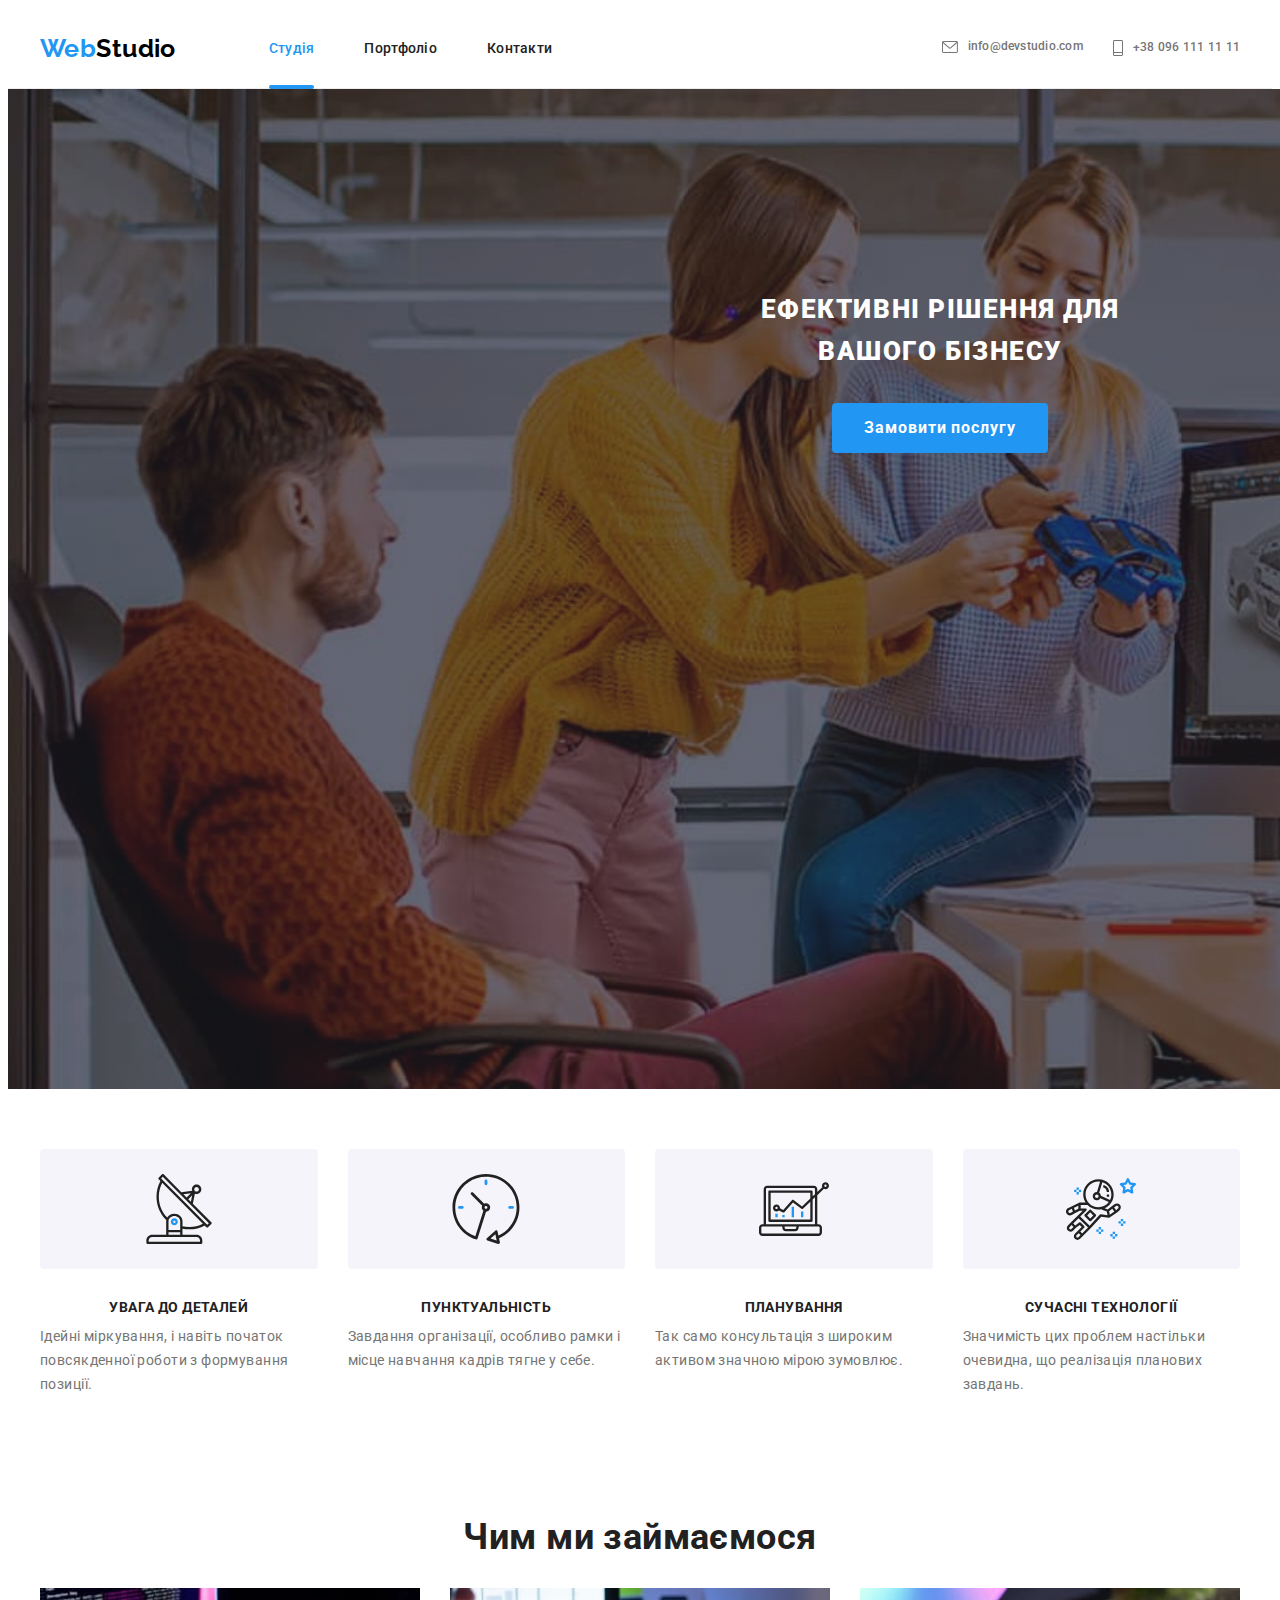
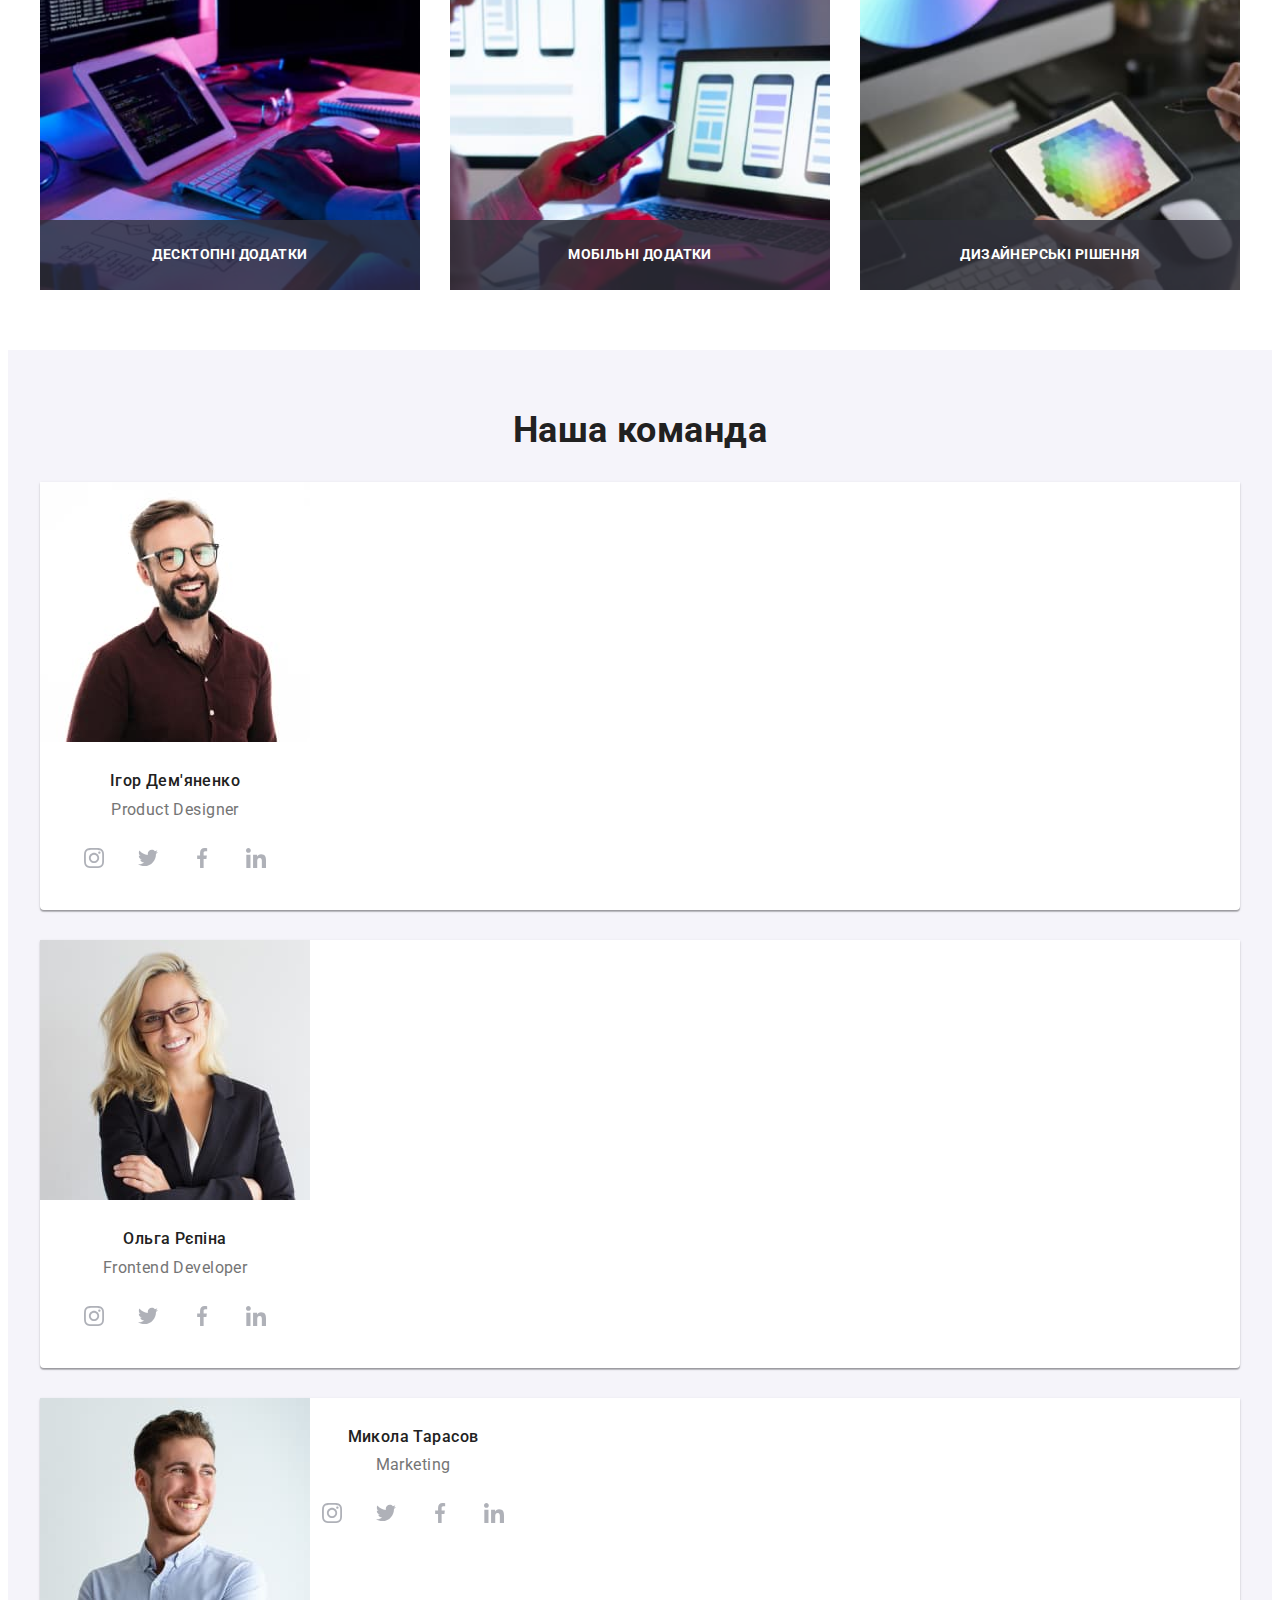
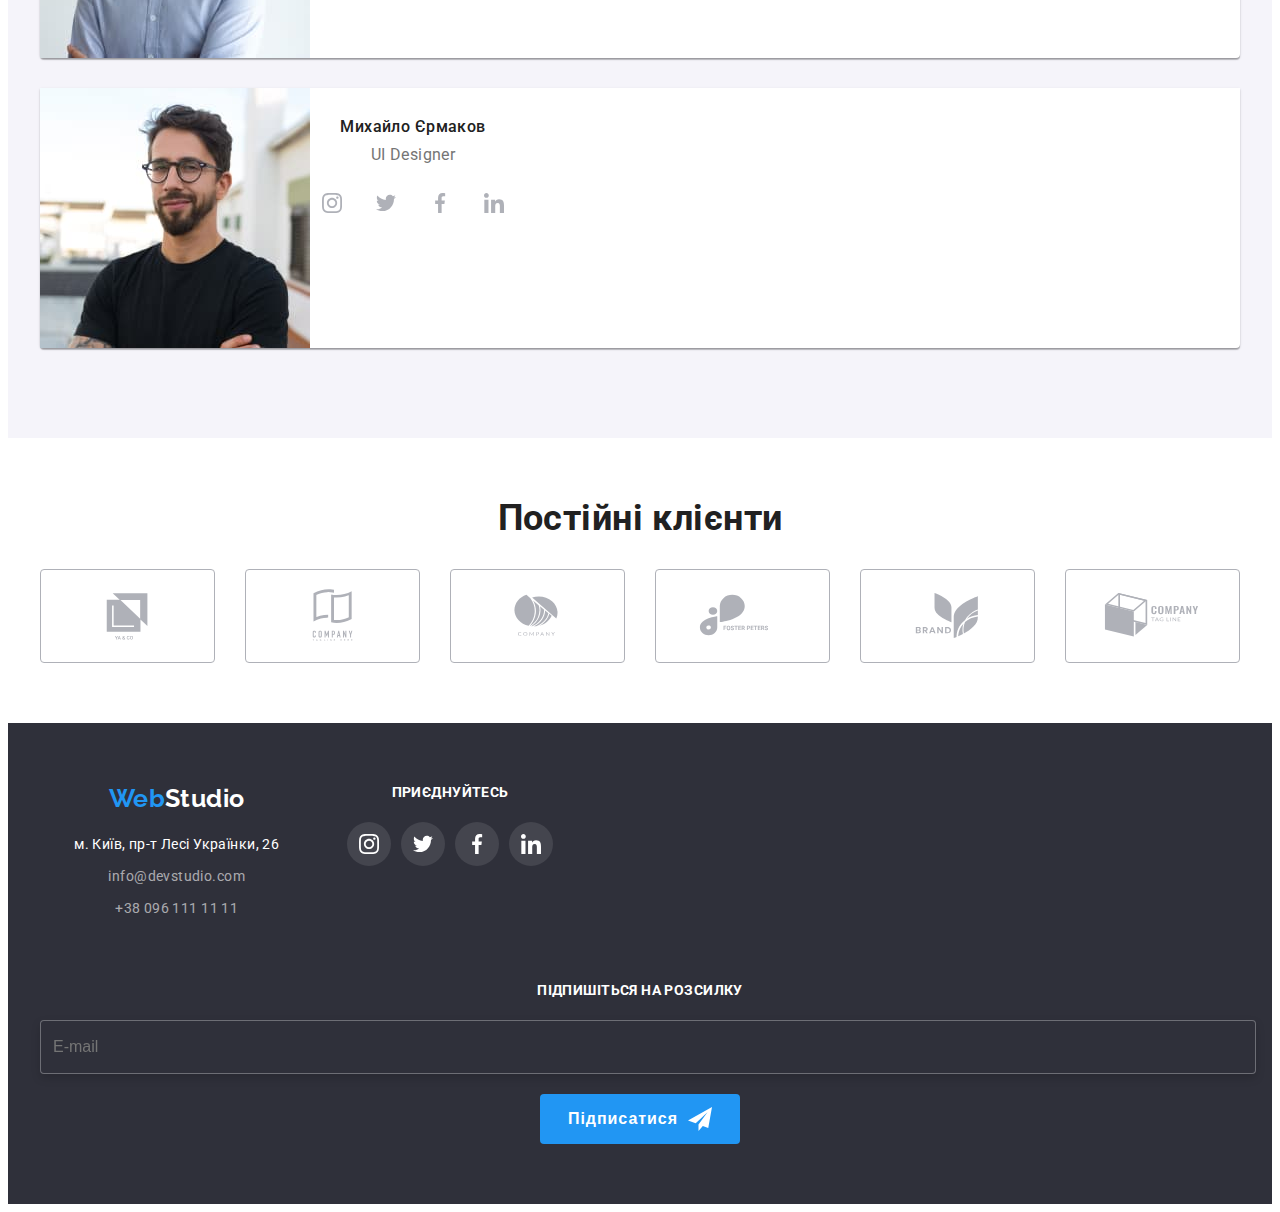
==== commit d4ee4c9a: "1" ====
--- a/index.html
+++ b/index.html
@@ -615,7 +615,7 @@
                   "
                   type="image/webp"
                   media="(min-width:480px)" />
-                <img src="./images/mob/temykola.jpg" alt="Микола"
+                <img src="./images/mob/team/mykola.jpg" alt="Микола"
               /></picture>
               <div class="team-box">
                 <h3 class="team-box__title">Микола Тарасов</h3>
--- a/css/main.min.css
+++ b/css/main.min.css
@@ -1 +1 @@
-:root{--main-font-family: "Roboto", sans-serif;--secondary-font-family: "Raleway", sans-serif;--main-fs: 14px;--main-ls: 0.03em;--accent-color: #2196f3;--mail-color-text: #757575;--secondary-color-text: #212121;--main-bg-color: #ffffff;--main-color-darck-fon: #ffffff;--accent-color-bg: #2196f3;--card-set-gap: 30px;--transition-dur-and-func: 250ms cubic-bezier(0.4, 0, 0.2, 1)}body{background-color:var(--main-bg-color);color:var(--mail-color-text);font-size:var(--main-fs);font-family:var(--main-font-family);letter-spacing:var(--main-ls)}a{text-decoration:none}.list{list-style:none;margin:0;padding:0}h1,h2,h3,h4,p{margin:0;padding:0}img{display:block;width:100%}.title{color:var(--secondary-color-text);font-weight:700;font-size:36px;line-height:1.16;text-align:center;margin-bottom:30px}.section{padding-top:60px;padding-bottom:60px}.section.we-do{padding-top:0}.visually-hidden{position:absolute;white-space:nowrap;width:1px;height:1px;overflow:hidden;border:0;padding:0;clip:rect(0 0 0 0);-webkit-clip-path:inset(50%);clip-path:inset(50%);margin:-1px}.cards,.team-title,.products__item{position:relative}.backdrop.is-hidden{visibility:hidden;opacity:0;pointer-events:none}.container{padding-left:15px;padding-right:15px}@media screen and (min-width: 480px){.container{width:480px;margin-left:auto;margin-right:auto}}@media screen and (min-width: 768px){.container{width:768px}}@media screen and (min-width: 1200px){.container{width:1200px}}.box__header{display:flex;align-items:center}.page__header{border-bottom:1px solid #ececec}.logo{display:block;padding-top:24px;padding-bottom:24px;color:#000;font-family:var(--secondary-font-family);font-weight:700;font-size:25px;line-height:1.2}@media screen and (min-width: 768px){.logo{margin-right:88px}}@media screen and (min-width: 1200px){.logo{margin-right:93px}}.logo__text{color:var(--accent-color)}.navigation__list{display:none;transform:color var(--transition-dur-and-func)}@media screen and (min-width: 768px){.navigation__list{display:flex}}.navigation__item{position:relative;margin-right:50px}.navigation__item:last-child{margin-right:0px}.navigation__link{display:block;padding-bottom:32px;padding-top:32px;color:var(--secondary-color-text);font-weight:500;line-height:1.15;letter-spacing:.02em;transition:color var(--transition-dur-and-func)}.navigation__link:hover,.navigation__link:focus{color:var(--accent-color)}.navigation__link--active{color:var(--accent-color)}.navigation__link--active::after{color:var(--accent-color);position:absolute;content:"";bottom:-1px;left:0;height:4px;width:100%;border-radius:2px;background-color:var(--accent-color-bg)}::after .navigation__link--active{opacity:0}.contacts__list{display:none;margin-left:auto;transition:color var(--transition-dur-and-func)}@media screen and (min-width: 768px){.contacts__list{display:block}}@media screen and (min-width: 768px)and (max-width: 1199px){.contacts__item:not(:last-child){margin-bottom:10px}}@media screen and (min-width: 1200px){.contacts__list{display:flex}}@media screen and (min-width: 1200px){.contacts__item:not(:last-child){margin-right:30px}}.contacts__link{color:var(--mail-color-text);font-weight:500;font-weight:500;font-size:12px;line-height:1.16;letter-spacing:.02em;color:#757575;transition:color var(--transition-dur-and-func)}.contacts__link:hover,.contacts__link:focus{color:var(--accent-color)}@media screen and (min-width: 1200px){.contacts__link{display:flex;align-items:center;padding-bottom:32px;padding-top:32px}}.contacts__icon{fill:var(--mail-color-text);margin-right:10px;transition:fill var(--transition-dur-and-func)}.contacts__link:hover .contacts__icon,.contacts__link:focus .contacts__icon{fill:var(--accent-color)}.mobile-menu{position:fixed;top:0;left:0;width:100%;height:100vh;z-index:100;background:#fff;box-shadow:0px 4px 8px rgba(0,0,0,.04),0px 2px 4px rgba(0,0,0,.08),0px 1px 3px rgba(0,0,0,.16);opacity:0;visibility:hidden;pointer-events:none;transition:opacity var(--transition-dur-and-func),visibility var(--transition-dur-and-func)}.mobile-menu.is-open{opacity:1;visibility:visible;pointer-events:auto}.mobile-menu__container{position:relative;padding-left:40px;padding-top:48px;padding-bottom:50px;height:100vh;display:flex;flex-direction:column}.mobile-menu__button-open{border:none;background-color:inherit;line-height:0;margin-left:auto;padding:0}@media screen and (min-width: 768px){.mobile-menu__button-open{display:none}}.mobile-menu__button-close{position:absolute;top:10px;right:15px;border:none;background-color:inherit;line-height:0;margin-left:auto;padding:0}.mobile-menu-navigation__list{margin-bottom:auto}.mobile-menu-navigation__link{font-weight:500;font-size:40px;line-height:1.17;letter-spacing:.02em;color:var(--secondary-color-text)}.mobile-menu-navigation__item:not(:last-child){margin-bottom:32px}.mobile-menu-contact__link-tel{font-weight:500;font-size:34px;line-height:1.17;letter-spacing:.02em;color:var(--accent-color)}.mobile-menu-contact__link-mail{font-weight:500;font-size:24px;line-height:1.16;letter-spacing:.02em;color:var(--mail-color-text)}.mobile-menu-contact__list{margin-bottom:64px}.mobile-menu-social{display:flex;justify-content:space-between;margin-right:20px;font-weight:500;font-size:18px;line-height:22px;letter-spacing:.02em;color:#2196f3}.mobile-menu-social__item :not(:last-child){margin-right:10px}.mobile-menu-social__item:not(:last-child)::after{content:"";border-right:1px solid rgba(33,33,33,.2);margin-left:10px}.mobile-menu-navigation__link--action{color:var(--accent-color)}.hero{padding-top:118px;padding-bottom:118px;padding-left:60px;padding-right:60px;width:100%;height:400px;margin:0 auto;background-color:#2f303a;background-image:linear-gradient(to right, rgba(47, 48, 58, 0.4), rgba(47, 48, 58, 0.4)),url(../images/mob/hero/hero.jpg);background-repeat:no-repeat;background-size:cover;text-align:center}@media(min-device-pixel-ratio: 2),(-webkit-min-device-pixel-ratio: 2),(min-resolution: 192dpi),(min-resolution: 2dppx){.hero{background-image:linear-gradient(to right, rgba(47, 48, 58, 0.4), rgba(47, 48, 58, 0.4)),url(../images/mob/hero/hero@2x.jpg)}}@media screen and (min-width: 768px){.hero{padding-left:204px;padding-right:204px;background-image:linear-gradient(to right, rgba(47, 48, 58, 0.4), rgba(47, 48, 58, 0.4)),url(../images/tablet/hero/hero.jpg)}}@media(min-device-pixel-ratio: 2),(-webkit-min-device-pixel-ratio: 2),(min-resolution: 192dpi),(min-resolution: 2dppx){.hero{background-image:linear-gradient(to right, rgba(47, 48, 58, 0.4), rgba(47, 48, 58, 0.4)),url(../images/tablet/hero/hero@2x.jpg)}}@media screen and (min-width: 1200px){.hero{padding-top:200px;padding-bottom:200px;padding-left:300px;padding-right:300px;background-image:linear-gradient(to right, rgba(47, 48, 58, 0.4), rgba(47, 48, 58, 0.4)),url(../images/desktop/bg/hero.jpg)}}@media(min-device-pixel-ratio: 2),(-webkit-min-device-pixel-ratio: 2),(min-resolution: 192dpi),(min-resolution: 2dppx){.hero{background-image:linear-gradient(to right, rgba(47, 48, 58, 0.4), rgba(47, 48, 58, 0.4)),url(../images/desktop/bg/hero@2x.jpg)}}.hero__title{margin-bottom:30px;color:var(--main-color-darck-fon);font-weight:900;font-size:26px;line-height:1.61;letter-spacing:.06em;align-items:center;text-transform:uppercase}.hero__button{padding-top:10px;padding-bottom:10px;padding-left:32px;padding-right:32px;color:var(--main-color-darck-fon);background-color:var(--accent-color-bg);min-width:200px;font-family:var(--main-font-family);font-weight:700;font-size:16px;line-height:1.87;align-items:center;text-align:center;letter-spacing:.06em;cursor:pointer;border:0px;border-radius:4px;transition:background-color var(--transition-dur-and-func),box-shadow var(--transition-dur-and-func),border-radius var(--transition-dur-and-func)}.hero__button:hover,.hero__button:focus{background-color:#188ce8;box-shadow:0px 4px 4px rgba(0,0,0,.15) 4px}.hero__button .active{background-color:var(--accent-color-bg)}.privileges__title{display:flex;margin-bottom:10px;color:var(--secondary-color-text);font-weight:700;font-size:var(--main-fs);line-height:1.15;text-transform:uppercase;justify-content:center}.privileges__list{display:flex;flex-wrap:wrap;gap:30px}.privileges__item{width:100%}@media screen and (min-width: 768px){.privileges__item{flex-basis:calc((100% - 30px)/2)}}@media screen and (min-width: 1200px){.privileges__item{flex-basis:calc((100% - 90px)/4)}}.privileges__subtitle{line-height:1.7}.privileges__box{display:flex;margin-bottom:30px;height:120px;background-color:#f5f4fa;border-radius:4px;justify-content:center;align-items:center}.privileges__icon{display:flex;width:70px;height:70px}.products__list{display:flex}@media screen and (max-width: 1199px){.products{display:none}}.products__item{flex-basis:calc((100% - 60px)/3)}.products__item:not(:last-child){margin-right:var(--card-set-gap)}.cards__title{position:absolute;bottom:0;left:0;display:flex;width:100%;height:70px;overflow:auto;align-items:center;justify-content:center;font-weight:700;font-size:14px;line-height:1.14;text-align:center;letter-spacing:.03em;text-transform:uppercase;color:var(--main-color-darck-fon);background-color:rgba(47,48,58,.8)}.team{background-color:#f5f4fa}.team__item{background-color:var(--main-bg-color);box-shadow:0px 1px 3px rgba(0,0,0,.12),0px 1px 1px rgba(0,0,0,.14),0px 2px 1px rgba(0,0,0,.2);border-radius:0px 0px 4px 4px;margin-bottom:var(--card-set-gap)}@media screen and (min-width: 768px){.team-list{display:flex;flex-wrap:wrap}}@media screen and (min-width: 768px){.team__item{display:flex;flex-basis:calc((100% - 30px)/2)}}@media screen and (min-width: 1200px){.team__item{flex-basis:calc((100% - 90px)/4)}}.team-box__title{margin-bottom:10px;color:var(--secondary-color-text);font-weight:500;font-size:16px;line-height:1.18;text-align:center}.team-box__subtitle{font-size:16px;line-height:1.18;text-align:center;margin-bottom:16px}.team-box{padding-top:30px;padding-bottom:30px}.social-list{display:flex;justify-content:center;-moz-column-gap:10px;column-gap:10px}.social-list__link{display:flex;align-items:center;justify-content:center;width:44px;height:44px;border-radius:50%;background-color:#fff;transition:background-color var(--transition-dur-and-func)}.social-list__link:hover,.social-list__link:focus{background-color:var(--accent-color-bg)}.social-list__icon{fill:#afb1b8;transition:fill var(--transition-dur-and-func)}.social-list__link:hover .social-list__icon,.social-list__link:focus .social-list__icon{fill:#fff}.clients__list{display:flex;flex-wrap:wrap;justify-content:center;align-items:center;gap:30px}.clients__item{flex-basis:calc((100% - 30px)/2)}@media screen and (min-width: 768px){.clients__item{flex-basis:calc((100% - 60px)/3)}}@media screen and (min-width: 1200px){.clients__item{flex-basis:calc((100% - 150px)/6);margin-right:0}}.clients__link{display:flex;align-items:center;justify-content:center;border:1px solid #afb1b8;border-radius:4px;height:92px;transition:fill var(--transition-dur-and-func),border var(--transition-dur-and-func)}.clients__link:hover,.clients__link:focus{border:1px solid #2196f3;border-radius:4px}.clients__icon{fill:#afb1b8;transition:fill var(--transition-dur-and-func)}.clients__link:hover .clients__icon,.clients__link:focus .clients__icon{fill:#2196f3}.box-addres{display:flex;flex-wrap:wrap;width:100%}.page-footer{padding-top:60px;padding-bottom:60px;background-color:#2f303a;line-height:1.7;font-size:14px}.footer-box{display:flex;flex-wrap:wrap;align-items:center}@media screen and (min-width: 768px)and (max-width: 1199px){.box-addres{margin-right:165px}}@media screen and (min-width: 768px){.footer-wrapper{display:flex;flex-direction:row}}.box-addres__link{display:block;margin-left:auto;margin-right:auto;gap:9px;margin-bottom:20px;color:var(--main-color-darck-fon);font-family:var(--secondary-font-family);font-weight:700;font-size:25px;line-height:1.2;text-align:center}.address-webstudio{display:block;margin-bottom:60px;width:100%;color:var(--main-color-darck-fon);font-style:normal;text-align:center}@media screen and (min-width: 1200px){.address-webstudio{display:flex;flex-direction:column;justify-content:center;align-items:center}}.address-webstudio__item:not(:last-child){margin-bottom:8px}.address-webstudio__link{font-size:14px;line-height:1.71;letter-spacing:.03em;color:#fff}.address-webstudio__link:hover,.address-webstudio__link:focus{color:var(--accent-color)}.address-webstudio__link-contacts{color:rgba(255,255,255,.6);transition:color var(--transition-dur-and-func)}.footer-social{width:100%;margin-bottom:60px}.footer__title{text-align:center;margin-bottom:20px;font-weight:700;font-size:14px;line-height:1.33;text-transform:uppercase;color:#fff}.footer-social__list{display:flex;justify-content:center;-moz-column-gap:10px;column-gap:10px}.footer-social__link{display:flex;align-items:center;justify-content:center;width:44px;height:44px;border-radius:50%;background-color:rgba(255,255,255,.1);transition:background-color var(--transition-dur-and-func)}.footer-social__link:hover,.footer-social__link:focus{background-color:#2196f3}.footer-social__icon{fill:#fff}.subscription{width:100%}@media screen and (min-width: 1200px){.subscription{width:100%;margin-left:auto}}.subscription__mail{display:block;background-color:#2f303a;margin-right:12px;margin-bottom:20px;padding-left:12px;width:100%;height:50px;border:1px solid rgba(255,255,255,.3);filter:drop-shadow(0px 4px 4px rgba(0, 0, 0, 0.15));border-radius:4px;color:rgba(255,255,255,.6);font-size:16px;line-height:1.25}.footer__title{text-align:center}.subscription__btn{display:flex;align-items:center;justify-content:center;width:200px;height:50px;margin-left:auto;margin-right:auto;background-color:var(--accent-color-bg);color:var(--main-color-darck-fon);letter-spacing:.06em;font-weight:700;font-size:16px;line-height:1.87;border-radius:4px;border:var(--accent-color-bg);cursor:pointer;transition:background-color var(--transition-dur-and-func),box-shadow var(--transition-dur-and-func),border-radius var(--transition-dur-and-func)}.subscription__btn:hover,.subscription__btn:focus{background-color:#188ce8;box-shadow:0px 4px 4px rgba(0,0,0,.15) 4px}.subscription__btn::after{content:"";width:24px;height:24px;margin-left:10px;background-image:url(../images/svg/icon-send.svg)}.mobile-menu{position:fixed;top:0;left:0;width:100%;height:100vh;z-index:100;background:#fff;box-shadow:0px 4px 8px rgba(0,0,0,.04),0px 2px 4px rgba(0,0,0,.08),0px 1px 3px rgba(0,0,0,.16);opacity:0;visibility:hidden;pointer-events:none;transition:opacity var(--transition-dur-and-func),visibility var(--transition-dur-and-func)}.mobile-menu.is-open{opacity:1;visibility:visible;pointer-events:auto}.mobile-menu__container{position:relative;padding-left:40px;padding-top:48px;padding-bottom:50px;height:100vh;display:flex;flex-direction:column}.mobile-menu__button-open{border:none;background-color:inherit;line-height:0;margin-left:auto;padding:0}@media screen and (min-width: 768px){.mobile-menu__button-open{display:none}}.mobile-menu__button-close{position:absolute;top:10px;right:15px;border:none;background-color:inherit;line-height:0;margin-left:auto;padding:0}.mobile-menu-navigation__list{margin-bottom:auto}.mobile-menu-navigation__link{font-weight:500;font-size:40px;line-height:1.17;letter-spacing:.02em;color:var(--secondary-color-text)}.mobile-menu-navigation__item:not(:last-child){margin-bottom:32px}.mobile-menu-contact__link-tel{font-weight:500;font-size:34px;line-height:1.17;letter-spacing:.02em;color:var(--accent-color)}.mobile-menu-contact__link-mail{font-weight:500;font-size:24px;line-height:1.16;letter-spacing:.02em;color:var(--mail-color-text)}.mobile-menu-contact__list{margin-bottom:64px}.mobile-menu-social{display:flex;justify-content:space-between;margin-right:20px;font-weight:500;font-size:18px;line-height:22px;letter-spacing:.02em;color:#2196f3}.mobile-menu-social__item :not(:last-child){margin-right:10px}.mobile-menu-social__item:not(:last-child)::after{content:"";border-right:1px solid rgba(33,33,33,.2);margin-left:10px}.mobile-menu-navigation__link--action{color:var(--accent-color)}.filter-list{display:flex;flex-wrap:wrap;justify-content:center;margin-bottom:50px;gap:8px}.filter-list__button{padding-top:6px;padding-bottom:6px;padding-left:22px;padding-right:22px;color:var(--secondary-color-text);font-family:var(--main-font-family);font-weight:500;font-size:16px;line-height:1.6;cursor:pointer;border:0px;border-radius:4px;transition:background-color var(--transition-dur-and-func),color var(--transition-dur-and-func),box-shadow var(--transition-dur-and-func)}.filter-list__button:hover,.filter-list__button:focus{background:var(--accent-color-bg);color:var(--main-color-darck-fon);box-shadow:0px 3px 1px rgba(0,0,0,.1),0px 1px 2px rgba(0,0,0,.08),0px 2px 2px rgba(0,0,0,.12);border-radius:4px}.filter-list__button--active{background-color:var(--accent-color-bg);color:var(--main-color-darck-fon);box-shadow:0px 3px 1px rgba(0,0,0,.1),0px 1px 2px rgba(0,0,0,.08),0px 2px 2px rgba(0,0,0,.12)}.example-list{display:block}@media screen and (min-width: 768px){.example-list{display:flex;flex-wrap:wrap;margin-right:calc(-1*var(--card-set-gap));margin-bottom:calc(-1*var(--card-set-gap));gap:30px}}.portfolio-box{position:relative}.example-list__link{display:block;transition:box-shadow var(--transition-dur-and-func)}.example-list__link:hover,.example-list__link:focus{box-shadow:0px 1px 1px rgba(0,0,0,.12),0px 4px 4px rgba(0,0,0,.06),1px 4px 6px rgba(0,0,0,.16)}.example-list__item:not(:last-child){margin-bottom:var(--card-set-gap)}.card-description__title{margin-bottom:4px;color:var(--secondary-color-text);font-weight:700;font-size:18px;line-height:2;letter-spacing:.06em}.card-description__subtitle{font-size:16px;line-height:1.87;color:var(--mail-color-text)}.card-description{border:1px solid #eee;border-top:none;padding-left:20px;padding-right:20px;padding-top:24px;padding-bottom:24px}.ovearly-box{position:relative;overflow:hidden}.ovearlay{position:absolute;top:0;left:0;display:flex;width:100%;height:100%;overflow:auto;padding-left:24px;padding-right:24px;align-items:center;background-color:rgba(33,150,243,.9);font-size:18px;line-height:1.55;letter-spacing:.03em;color:var(--main-color-darck-fon);transform:translateY(101%);transition:transform var(--transition-dur-and-func)}.example-list__link:hover .ovearlay,.example-list__link:focus .ovearlay{transform:translateY(0)}.backdrop{position:fixed;top:0;left:0;z-index:88;width:100%;height:100%;background-color:rgba(0,0,0,.2);transition:opacity var(--transition-dur-and-func),visibility var(--transition-dur-and-func)}.modal{position:absolute;top:50%;left:50%;transform:translate(-50%, -50%);max-width:480px;min-height:auto;padding:40px;background:#fff;box-shadow:0px 1px 3px rgba(0,0,0,.12),0px 1px 1px rgba(0,0,0,.14),0px 2px 1px rgba(0,0,0,.2);border-radius:4px}.modal__btn{position:absolute;display:flex;justify-content:center;align-items:center;top:8px;right:8px;width:30px;height:30px;border-radius:50%;background:#fff;border:1px solid rgba(0,0,0,.1);cursor:pointer}.modal__icon:hover{fill:#188ce8}.form-window{display:flex;flex-direction:column}.form-window__title{margin-bottom:12px;font-weight:700;font-size:20px;line-height:1.15;text-align:center;letter-spacing:.03em;color:var(--secondary-color-text)}.form-window__label{margin-bottom:10px}.form-window__subtitle{display:block;margin-bottom:4px;font-size:12px;line-height:1.16;letter-spacing:.01em}.form-window__wrapper{position:relative;display:block}.form-window__input{padding-left:42px;width:100%;height:40px;border:1px solid rgba(33,33,33,.2);border-radius:4px;transition:border-color var(--transition-dur-and-func)}.form-window__input:focus{outline:none;border-color:var(--accent-color)}.form-window__icon{position:absolute;left:12px;top:50%;transform:translateY(-50%);transition:fill var(--transition-dur-and-func)}.form-window__input:focus+.form-window__icon{fill:var(--accent-color)}.form-window__comment{display:block;padding:16px 12px 16px 12px;width:100%;height:120px;border:1px solid rgba(33,33,33,.2);border-radius:4px;resize:none;transition:border-color var(--transition-dur-and-func)}.form-window__comment:focus{outline:none;border-color:var(--accent-color)}.form-window__comment::-moz-placeholder{font-size:12px;line-height:1.16px;letter-spacing:.01em;color:rgba(117,117,117,.5)}.form-window__comment:-ms-input-placeholder{font-size:12px;line-height:1.16px;letter-spacing:.01em;color:rgba(117,117,117,.5)}.form-window__comment::placeholder{font-size:12px;line-height:1.16px;letter-spacing:.01em;color:rgba(117,117,117,.5)}.form-window__label-coment{margin-bottom:25px}.form-window__lable-checkbox{display:inline-flex;justify-content:center;align-items:center;margin-bottom:30px}.form-window__icon-checked{margin-right:8px;width:16px;height:15px;border:2px solid #212121;border-radius:2px}.form-window__icon-checked-on{display:none}.form-window__input-checkbox:focus+.form-window__icon-checked-on{border-color:var(--accent-color-bg)}.form-window__input-checkbox:checked+.form-window__icon-checked .form-window__icon-checked-on{display:block}.form-window__input-checkbox{position:absolute;-webkit-appearance:none;-moz-appearance:none;appearance:none}.form-window__link{-webkit-text-decoration:revert;text-decoration:revert;font-size:12px;line-height:1.16;letter-spacing:.03em;color:var(--accent-color);transition:-webkit-text-decoration var(--transition-dur-and-func);transition:text-decoration var(--transition-dur-and-func);transition:text-decoration var(--transition-dur-and-func), -webkit-text-decoration var(--transition-dur-and-func)}.form-window__link:hover,.form-window__link:focus{outline:none;text-decoration:none}.form-window__icon-text{display:inline-block;font-size:12px;line-height:1.16;letter-spacing:.03em;color:#757575}.form-window__button{display:flex;padding-top:10px;padding-bottom:10px;padding-left:52px;padding-right:52px;width:200px;color:var(--main-color-darck-fon);background-color:var(--accent-color-bg);font-family:var(--main-font-family);font-weight:700;font-size:16px;line-height:1.87;margin-left:auto;margin-right:auto;align-items:center;justify-content:center;letter-spacing:.06em;cursor:pointer;border:0px;border-radius:4px;transition:background-color var(--transition-dur-and-func),box-shadow var(--transition-dur-and-func),border-radius var(--transition-dur-and-func)}.form-window__button:hover,.form-window__button:focus{outline:none;background-color:#188ce8;box-shadow:0px 4px 4px rgba(0,0,0,.15) 4px}/*# sourceMappingURL=main.min.css.map */+:root{--main-font-family: "Roboto", sans-serif;--secondary-font-family: "Raleway", sans-serif;--main-fs: 14px;--main-ls: 0.03em;--accent-color: #2196f3;--mail-color-text: #757575;--secondary-color-text: #212121;--main-bg-color: #ffffff;--main-color-darck-fon: #ffffff;--accent-color-bg: #2196f3;--card-set-gap: 30px;--transition-dur-and-func: 250ms cubic-bezier(0.4, 0, 0.2, 1)}body{background-color:var(--main-bg-color);color:var(--mail-color-text);font-size:var(--main-fs);font-family:var(--main-font-family);letter-spacing:var(--main-ls)}a{text-decoration:none}.list{list-style:none;margin:0;padding:0}h1,h2,h3,h4,p{margin:0;padding:0}img{display:block;width:100%}.title{color:var(--secondary-color-text);font-weight:700;font-size:36px;line-height:1.16;text-align:center;margin-bottom:30px}.section{padding-top:60px;padding-bottom:60px}.section.we-do{padding-top:0}.visually-hidden{position:absolute;white-space:nowrap;width:1px;height:1px;overflow:hidden;border:0;padding:0;clip:rect(0 0 0 0);-webkit-clip-path:inset(50%);clip-path:inset(50%);margin:-1px}.cards,.team-title,.products__item{position:relative}.backdrop.is-hidden{visibility:hidden;opacity:0;pointer-events:none}.container{padding-left:15px;padding-right:15px}@media screen and (min-width: 480px){.container{width:480px;margin-left:auto;margin-right:auto}}@media screen and (min-width: 768px){.container{width:768px}}@media screen and (min-width: 1200px){.container{width:1200px}}.box__header{display:flex;align-items:center}.page__header{border-bottom:1px solid #ececec}.logo{display:block;padding-top:24px;padding-bottom:24px;color:#000;font-family:var(--secondary-font-family);font-weight:700;font-size:25px;line-height:1.2}@media screen and (min-width: 768px){.logo{margin-right:88px}}@media screen and (min-width: 1200px){.logo{margin-right:93px}}.logo__text{color:var(--accent-color)}.navigation__list{display:none;transform:color var(--transition-dur-and-func)}@media screen and (min-width: 768px){.navigation__list{display:flex}}.navigation__item{position:relative;margin-right:50px}.navigation__item:last-child{margin-right:0px}.navigation__link{display:block;padding-bottom:32px;padding-top:32px;color:var(--secondary-color-text);font-weight:500;line-height:1.15;letter-spacing:.02em;transition:color var(--transition-dur-and-func)}.navigation__link:hover,.navigation__link:focus{color:var(--accent-color)}.navigation__link--active{color:var(--accent-color)}.navigation__link--active::after{color:var(--accent-color);position:absolute;content:"";bottom:-1px;left:0;height:4px;width:100%;border-radius:2px;background-color:var(--accent-color-bg)}::after .navigation__link--active{opacity:0}.contacts__list{display:none;margin-left:auto;transition:color var(--transition-dur-and-func)}@media screen and (min-width: 768px){.contacts__list{display:block}}@media screen and (min-width: 768px)and (max-width: 1199px){.contacts__item:not(:last-child){margin-bottom:10px}}@media screen and (min-width: 1200px){.contacts__list{display:flex}}@media screen and (min-width: 1200px){.contacts__item:not(:last-child){margin-right:30px}}.contacts__link{color:var(--mail-color-text);font-weight:500;font-weight:500;font-size:12px;line-height:1.16;letter-spacing:.02em;color:#757575;transition:color var(--transition-dur-and-func)}.contacts__link:hover,.contacts__link:focus{color:var(--accent-color)}@media screen and (min-width: 1200px){.contacts__link{display:flex;align-items:center;padding-bottom:32px;padding-top:32px}}.contacts__icon{fill:var(--mail-color-text);margin-right:10px;transition:fill var(--transition-dur-and-func)}.contacts__link:hover .contacts__icon,.contacts__link:focus .contacts__icon{fill:var(--accent-color)}.mobile-menu{position:fixed;top:0;left:0;width:100%;height:100vh;z-index:100;background:#fff;box-shadow:0px 4px 8px rgba(0,0,0,.04),0px 2px 4px rgba(0,0,0,.08),0px 1px 3px rgba(0,0,0,.16);opacity:0;visibility:hidden;pointer-events:none;transition:opacity var(--transition-dur-and-func),visibility var(--transition-dur-and-func)}.mobile-menu.is-open{opacity:1;visibility:visible;pointer-events:auto}.mobile-menu__container{position:relative;padding-left:40px;padding-top:48px;padding-bottom:50px;height:100vh;display:flex;flex-direction:column}.mobile-menu__button-open{border:none;background-color:inherit;line-height:0;margin-left:auto;padding:0}@media screen and (min-width: 768px){.mobile-menu__button-open{display:none}}.mobile-menu__button-close{position:absolute;top:10px;right:15px;border:none;background-color:inherit;line-height:0;margin-left:auto;padding:0}.mobile-menu-navigation__list{margin-bottom:auto}.mobile-menu-navigation__link{font-weight:500;font-size:40px;line-height:1.17;letter-spacing:.02em;color:var(--secondary-color-text)}.mobile-menu-navigation__item:not(:last-child){margin-bottom:32px}.mobile-menu-contact__link-tel{font-weight:500;font-size:34px;line-height:1.17;letter-spacing:.02em;color:var(--accent-color)}.mobile-menu-contact__link-mail{font-weight:500;font-size:24px;line-height:1.16;letter-spacing:.02em;color:var(--mail-color-text)}.mobile-menu-contact__list{margin-bottom:64px}.mobile-menu-social{display:flex;justify-content:space-between;margin-right:20px;font-weight:500;font-size:18px;line-height:22px;letter-spacing:.02em;color:#2196f3}.mobile-menu-social__item :not(:last-child){margin-right:10px}.mobile-menu-social__item:not(:last-child)::after{content:"";border-right:1px solid rgba(33,33,33,.2);margin-left:10px}.mobile-menu-navigation__link--action{color:var(--accent-color)}.hero{padding-top:118px;padding-bottom:118px;padding-left:60px;padding-right:60px;width:100%;height:400px;margin:0 auto;background-color:#2f303a;background-image:linear-gradient(to right, rgba(47, 48, 58, 0.4), rgba(47, 48, 58, 0.4)),url(../images/mob/hero/hero.jpg);background-repeat:no-repeat;background-size:cover;text-align:center}@media(min-device-pixel-ratio: 2),(-webkit-min-device-pixel-ratio: 2),(min-resolution: 192dpi),(min-resolution: 2dppx){.hero{background-image:linear-gradient(to right, rgba(47, 48, 58, 0.4), rgba(47, 48, 58, 0.4)),url(../images/mob/hero/hero@2x.jpg)}}@media screen and (min-width: 768px){.hero{padding-left:204px;padding-right:204px;background-image:linear-gradient(to right, rgba(47, 48, 58, 0.4), rgba(47, 48, 58, 0.4)),url(../images/tablet/hero/hero.jpg)}}@media(min-device-pixel-ratio: 2),(-webkit-min-device-pixel-ratio: 2),(min-resolution: 192dpi),(min-resolution: 2dppx){.hero{background-image:linear-gradient(to right, rgba(47, 48, 58, 0.4), rgba(47, 48, 58, 0.4)),url(../images/tablet/hero/hero@2x.jpg)}}@media screen and (min-width: 1200px){.hero{padding-top:200px;padding-bottom:200px;padding-left:300px;padding-right:300px;height:600px;background-image:linear-gradient(to right, rgba(47, 48, 58, 0.4), rgba(47, 48, 58, 0.4)),url(../images/desktop/bg/hero.jpg)}}@media(min-device-pixel-ratio: 2),(-webkit-min-device-pixel-ratio: 2),(min-resolution: 192dpi),(min-resolution: 2dppx){.hero{background-image:linear-gradient(to right, rgba(47, 48, 58, 0.4), rgba(47, 48, 58, 0.4)),url(../images/desktop/bg/hero@2x.jpg)}}.hero__title{margin-bottom:30px;color:var(--main-color-darck-fon);font-weight:900;font-size:26px;line-height:1.61;letter-spacing:.06em;align-items:center;text-transform:uppercase}.hero__button{padding-top:10px;padding-bottom:10px;padding-left:32px;padding-right:32px;color:var(--main-color-darck-fon);background-color:var(--accent-color-bg);min-width:200px;font-family:var(--main-font-family);font-weight:700;font-size:16px;line-height:1.87;align-items:center;text-align:center;letter-spacing:.06em;cursor:pointer;border:0px;border-radius:4px;transition:background-color var(--transition-dur-and-func),box-shadow var(--transition-dur-and-func),border-radius var(--transition-dur-and-func)}.hero__button:hover,.hero__button:focus{background-color:#188ce8;box-shadow:0px 4px 4px rgba(0,0,0,.15) 4px}.hero__button .active{background-color:var(--accent-color-bg)}.privileges__title{display:flex;margin-bottom:10px;color:var(--secondary-color-text);font-weight:700;font-size:var(--main-fs);line-height:1.15;text-transform:uppercase;justify-content:center}.privileges__list{display:flex;flex-wrap:wrap;gap:30px}.privileges__item{width:100%}@media screen and (min-width: 768px){.privileges__item{flex-basis:calc((100% - 30px)/2)}}@media screen and (min-width: 1200px){.privileges__item{flex-basis:calc((100% - 90px)/4)}}.privileges__subtitle{line-height:1.7}.privileges__box{display:flex;margin-bottom:30px;height:120px;background-color:#f5f4fa;border-radius:4px;justify-content:center;align-items:center}.privileges__icon{display:flex;width:70px;height:70px}.products__list{display:flex}@media screen and (max-width: 1199px){.products{display:none}}.products__item{flex-basis:calc((100% - 60px)/3)}.products__item:not(:last-child){margin-right:var(--card-set-gap)}.cards__title{position:absolute;bottom:0;left:0;display:flex;width:100%;height:70px;overflow:auto;align-items:center;justify-content:center;font-weight:700;font-size:14px;line-height:1.14;text-align:center;letter-spacing:.03em;text-transform:uppercase;color:var(--main-color-darck-fon);background-color:rgba(47,48,58,.8)}.team{background-color:#f5f4fa}.team__item{background-color:var(--main-bg-color);box-shadow:0px 1px 3px rgba(0,0,0,.12),0px 1px 1px rgba(0,0,0,.14),0px 2px 1px rgba(0,0,0,.2);border-radius:0px 0px 4px 4px;margin-bottom:var(--card-set-gap)}@media screen and (min-width: 768px){.team-list{display:flex;flex-wrap:wrap}}@media screen and (min-width: 768px){.team__item{display:flex;flex-basis:calc((100% - 30px)/2)}}@media screen and (min-width: 1200px){.team__item{flex-basis:calc((100% - 90px)/4)}}.team-box__title{margin-bottom:10px;color:var(--secondary-color-text);font-weight:500;font-size:16px;line-height:1.18;text-align:center}.team-box__subtitle{font-size:16px;line-height:1.18;text-align:center;margin-bottom:16px}.team-box{padding-top:30px;padding-bottom:30px}.social-list{display:flex;justify-content:center;-moz-column-gap:10px;column-gap:10px}.social-list__link{display:flex;align-items:center;justify-content:center;width:44px;height:44px;border-radius:50%;background-color:#fff;transition:background-color var(--transition-dur-and-func)}.social-list__link:hover,.social-list__link:focus{background-color:var(--accent-color-bg)}.social-list__icon{fill:#afb1b8;transition:fill var(--transition-dur-and-func)}.social-list__link:hover .social-list__icon,.social-list__link:focus .social-list__icon{fill:#fff}.clients__list{display:flex;flex-wrap:wrap;justify-content:center;align-items:center;gap:30px}.clients__item{flex-basis:calc((100% - 30px)/2)}@media screen and (min-width: 768px){.clients__item{flex-basis:calc((100% - 60px)/3)}}@media screen and (min-width: 1200px){.clients__item{flex-basis:calc((100% - 150px)/6);margin-right:0}}.clients__link{display:flex;align-items:center;justify-content:center;border:1px solid #afb1b8;border-radius:4px;height:92px;transition:fill var(--transition-dur-and-func),border var(--transition-dur-and-func)}.clients__link:hover,.clients__link:focus{border:1px solid #2196f3;border-radius:4px}.clients__icon{fill:#afb1b8;transition:fill var(--transition-dur-and-func)}.clients__link:hover .clients__icon,.clients__link:focus .clients__icon{fill:#2196f3}.box-addres{display:flex;flex-wrap:wrap;width:100%}.page-footer{padding-top:60px;padding-bottom:60px;background-color:#2f303a;line-height:1.7;font-size:14px}.footer-box{display:flex;flex-wrap:wrap;align-items:center}@media screen and (min-width: 768px)and (max-width: 1199px){.box-addres{margin-right:165px}}@media screen and (min-width: 768px){.footer-wrapper{display:flex;flex-direction:row}}.box-addres__link{display:block;margin-left:auto;margin-right:auto;gap:9px;margin-bottom:20px;color:var(--main-color-darck-fon);font-family:var(--secondary-font-family);font-weight:700;font-size:25px;line-height:1.2;text-align:center}.address-webstudio{display:block;margin-bottom:60px;width:100%;color:var(--main-color-darck-fon);font-style:normal;text-align:center}@media screen and (min-width: 1200px){.address-webstudio{display:flex;flex-direction:column;justify-content:center;align-items:center}}.address-webstudio__item:not(:last-child){margin-bottom:8px}.address-webstudio__link{font-size:14px;line-height:1.71;letter-spacing:.03em;color:#fff}.address-webstudio__link:hover,.address-webstudio__link:focus{color:var(--accent-color)}.address-webstudio__link-contacts{color:rgba(255,255,255,.6);transition:color var(--transition-dur-and-func)}.footer-social{width:100%;margin-bottom:60px}.footer__title{text-align:center;margin-bottom:20px;font-weight:700;font-size:14px;line-height:1.33;text-transform:uppercase;color:#fff}.footer-social__list{display:flex;justify-content:center;-moz-column-gap:10px;column-gap:10px}.footer-social__link{display:flex;align-items:center;justify-content:center;width:44px;height:44px;border-radius:50%;background-color:rgba(255,255,255,.1);transition:background-color var(--transition-dur-and-func)}.footer-social__link:hover,.footer-social__link:focus{background-color:#2196f3}.footer-social__icon{fill:#fff}.subscription{width:100%}@media screen and (min-width: 1200px){.subscription{width:100%;margin-left:auto}}.subscription__mail{display:block;background-color:#2f303a;margin-right:12px;margin-bottom:20px;padding-left:12px;width:100%;height:50px;border:1px solid rgba(255,255,255,.3);filter:drop-shadow(0px 4px 4px rgba(0, 0, 0, 0.15));border-radius:4px;color:rgba(255,255,255,.6);font-size:16px;line-height:1.25}.footer__title{text-align:center}.subscription__btn{display:flex;align-items:center;justify-content:center;width:200px;height:50px;margin-left:auto;margin-right:auto;background-color:var(--accent-color-bg);color:var(--main-color-darck-fon);letter-spacing:.06em;font-weight:700;font-size:16px;line-height:1.87;border-radius:4px;border:var(--accent-color-bg);cursor:pointer;transition:background-color var(--transition-dur-and-func),box-shadow var(--transition-dur-and-func),border-radius var(--transition-dur-and-func)}.subscription__btn:hover,.subscription__btn:focus{background-color:#188ce8;box-shadow:0px 4px 4px rgba(0,0,0,.15) 4px}.subscription__btn::after{content:"";width:24px;height:24px;margin-left:10px;background-image:url(../images/svg/icon-send.svg)}.mobile-menu{position:fixed;top:0;left:0;width:100%;height:100vh;z-index:100;background:#fff;box-shadow:0px 4px 8px rgba(0,0,0,.04),0px 2px 4px rgba(0,0,0,.08),0px 1px 3px rgba(0,0,0,.16);opacity:0;visibility:hidden;pointer-events:none;transition:opacity var(--transition-dur-and-func),visibility var(--transition-dur-and-func)}.mobile-menu.is-open{opacity:1;visibility:visible;pointer-events:auto}.mobile-menu__container{position:relative;padding-left:40px;padding-top:48px;padding-bottom:50px;height:100vh;display:flex;flex-direction:column}.mobile-menu__button-open{border:none;background-color:inherit;line-height:0;margin-left:auto;padding:0}@media screen and (min-width: 768px){.mobile-menu__button-open{display:none}}.mobile-menu__button-close{position:absolute;top:10px;right:15px;border:none;background-color:inherit;line-height:0;margin-left:auto;padding:0}.mobile-menu-navigation__list{margin-bottom:auto}.mobile-menu-navigation__link{font-weight:500;font-size:40px;line-height:1.17;letter-spacing:.02em;color:var(--secondary-color-text)}.mobile-menu-navigation__item:not(:last-child){margin-bottom:32px}.mobile-menu-contact__link-tel{font-weight:500;font-size:34px;line-height:1.17;letter-spacing:.02em;color:var(--accent-color)}.mobile-menu-contact__link-mail{font-weight:500;font-size:24px;line-height:1.16;letter-spacing:.02em;color:var(--mail-color-text)}.mobile-menu-contact__list{margin-bottom:64px}.mobile-menu-social{display:flex;justify-content:space-between;margin-right:20px;font-weight:500;font-size:18px;line-height:22px;letter-spacing:.02em;color:#2196f3}.mobile-menu-social__item :not(:last-child){margin-right:10px}.mobile-menu-social__item:not(:last-child)::after{content:"";border-right:1px solid rgba(33,33,33,.2);margin-left:10px}.mobile-menu-navigation__link--action{color:var(--accent-color)}.filter-list{display:flex;flex-wrap:wrap;justify-content:center;margin-bottom:50px;gap:8px}.filter-list__button{padding-top:6px;padding-bottom:6px;padding-left:22px;padding-right:22px;color:var(--secondary-color-text);font-family:var(--main-font-family);font-weight:500;font-size:16px;line-height:1.6;cursor:pointer;border:0px;border-radius:4px;transition:background-color var(--transition-dur-and-func),color var(--transition-dur-and-func),box-shadow var(--transition-dur-and-func)}.filter-list__button:hover,.filter-list__button:focus{background:var(--accent-color-bg);color:var(--main-color-darck-fon);box-shadow:0px 3px 1px rgba(0,0,0,.1),0px 1px 2px rgba(0,0,0,.08),0px 2px 2px rgba(0,0,0,.12);border-radius:4px}.filter-list__button--active{background-color:var(--accent-color-bg);color:var(--main-color-darck-fon);box-shadow:0px 3px 1px rgba(0,0,0,.1),0px 1px 2px rgba(0,0,0,.08),0px 2px 2px rgba(0,0,0,.12)}.example-list{display:block}@media screen and (min-width: 768px){.example-list{display:flex;flex-wrap:wrap;margin-right:calc(-1*var(--card-set-gap));margin-bottom:calc(-1*var(--card-set-gap));gap:30px}}.portfolio-box{position:relative}.example-list__link{display:block;transition:box-shadow var(--transition-dur-and-func)}.example-list__link:hover,.example-list__link:focus{box-shadow:0px 1px 1px rgba(0,0,0,.12),0px 4px 4px rgba(0,0,0,.06),1px 4px 6px rgba(0,0,0,.16)}.example-list__item:not(:last-child){margin-bottom:var(--card-set-gap)}.card-description__title{margin-bottom:4px;color:var(--secondary-color-text);font-weight:700;font-size:18px;line-height:2;letter-spacing:.06em}.card-description__subtitle{font-size:16px;line-height:1.87;color:var(--mail-color-text)}.card-description{border:1px solid #eee;border-top:none;padding-left:20px;padding-right:20px;padding-top:24px;padding-bottom:24px}.ovearly-box{position:relative;overflow:hidden}.ovearlay{position:absolute;top:0;left:0;display:flex;width:100%;height:100%;overflow:auto;padding-left:24px;padding-right:24px;align-items:center;background-color:rgba(33,150,243,.9);font-size:18px;line-height:1.55;letter-spacing:.03em;color:var(--main-color-darck-fon);transform:translateY(101%);transition:transform var(--transition-dur-and-func)}.example-list__link:hover .ovearlay,.example-list__link:focus .ovearlay{transform:translateY(0)}.backdrop{position:fixed;top:0;left:0;z-index:88;width:100%;height:100%;background-color:rgba(0,0,0,.2);transition:opacity var(--transition-dur-and-func),visibility var(--transition-dur-and-func)}.modal{position:absolute;top:50%;left:50%;transform:translate(-50%, -50%);max-width:480px;min-height:auto;padding:40px;background:#fff;box-shadow:0px 1px 3px rgba(0,0,0,.12),0px 1px 1px rgba(0,0,0,.14),0px 2px 1px rgba(0,0,0,.2);border-radius:4px}.modal__btn{position:absolute;display:flex;justify-content:center;align-items:center;top:8px;right:8px;width:30px;height:30px;border-radius:50%;background:#fff;border:1px solid rgba(0,0,0,.1);cursor:pointer}.modal__icon:hover{fill:#188ce8}.form-window{display:flex;flex-direction:column}.form-window__title{margin-bottom:12px;font-weight:700;font-size:20px;line-height:1.15;text-align:center;letter-spacing:.03em;color:var(--secondary-color-text)}.form-window__label{margin-bottom:10px}.form-window__subtitle{display:block;margin-bottom:4px;font-size:12px;line-height:1.16;letter-spacing:.01em}.form-window__wrapper{position:relative;display:block}.form-window__input{padding-left:42px;width:100%;height:40px;border:1px solid rgba(33,33,33,.2);border-radius:4px;transition:border-color var(--transition-dur-and-func)}.form-window__input:focus{outline:none;border-color:var(--accent-color)}.form-window__icon{position:absolute;left:12px;top:50%;transform:translateY(-50%);transition:fill var(--transition-dur-and-func)}.form-window__input:focus+.form-window__icon{fill:var(--accent-color)}.form-window__comment{display:block;padding:16px 12px 16px 12px;width:100%;height:120px;border:1px solid rgba(33,33,33,.2);border-radius:4px;resize:none;transition:border-color var(--transition-dur-and-func)}.form-window__comment:focus{outline:none;border-color:var(--accent-color)}.form-window__comment::-moz-placeholder{font-size:12px;line-height:1.16px;letter-spacing:.01em;color:rgba(117,117,117,.5)}.form-window__comment:-ms-input-placeholder{font-size:12px;line-height:1.16px;letter-spacing:.01em;color:rgba(117,117,117,.5)}.form-window__comment::placeholder{font-size:12px;line-height:1.16px;letter-spacing:.01em;color:rgba(117,117,117,.5)}.form-window__label-coment{margin-bottom:25px}.form-window__lable-checkbox{display:inline-flex;justify-content:center;align-items:center;margin-bottom:30px}.form-window__icon-checked{margin-right:8px;width:16px;height:15px;border:2px solid #212121;border-radius:2px}.form-window__icon-checked-on{display:none}.form-window__input-checkbox:focus+.form-window__icon-checked-on{border-color:var(--accent-color-bg)}.form-window__input-checkbox:checked+.form-window__icon-checked .form-window__icon-checked-on{display:block}.form-window__input-checkbox{position:absolute;-webkit-appearance:none;-moz-appearance:none;appearance:none}.form-window__link{-webkit-text-decoration:revert;text-decoration:revert;font-size:12px;line-height:1.16;letter-spacing:.03em;color:var(--accent-color);transition:-webkit-text-decoration var(--transition-dur-and-func);transition:text-decoration var(--transition-dur-and-func);transition:text-decoration var(--transition-dur-and-func), -webkit-text-decoration var(--transition-dur-and-func)}.form-window__link:hover,.form-window__link:focus{outline:none;text-decoration:none}.form-window__icon-text{display:inline-block;font-size:12px;line-height:1.16;letter-spacing:.03em;color:#757575}.form-window__button{display:flex;padding-top:10px;padding-bottom:10px;padding-left:52px;padding-right:52px;width:200px;color:var(--main-color-darck-fon);background-color:var(--accent-color-bg);font-family:var(--main-font-family);font-weight:700;font-size:16px;line-height:1.87;margin-left:auto;margin-right:auto;align-items:center;justify-content:center;letter-spacing:.06em;cursor:pointer;border:0px;border-radius:4px;transition:background-color var(--transition-dur-and-func),box-shadow var(--transition-dur-and-func),border-radius var(--transition-dur-and-func)}.form-window__button:hover,.form-window__button:focus{outline:none;background-color:#188ce8;box-shadow:0px 4px 4px rgba(0,0,0,.15) 4px}/*# sourceMappingURL=main.min.css.map */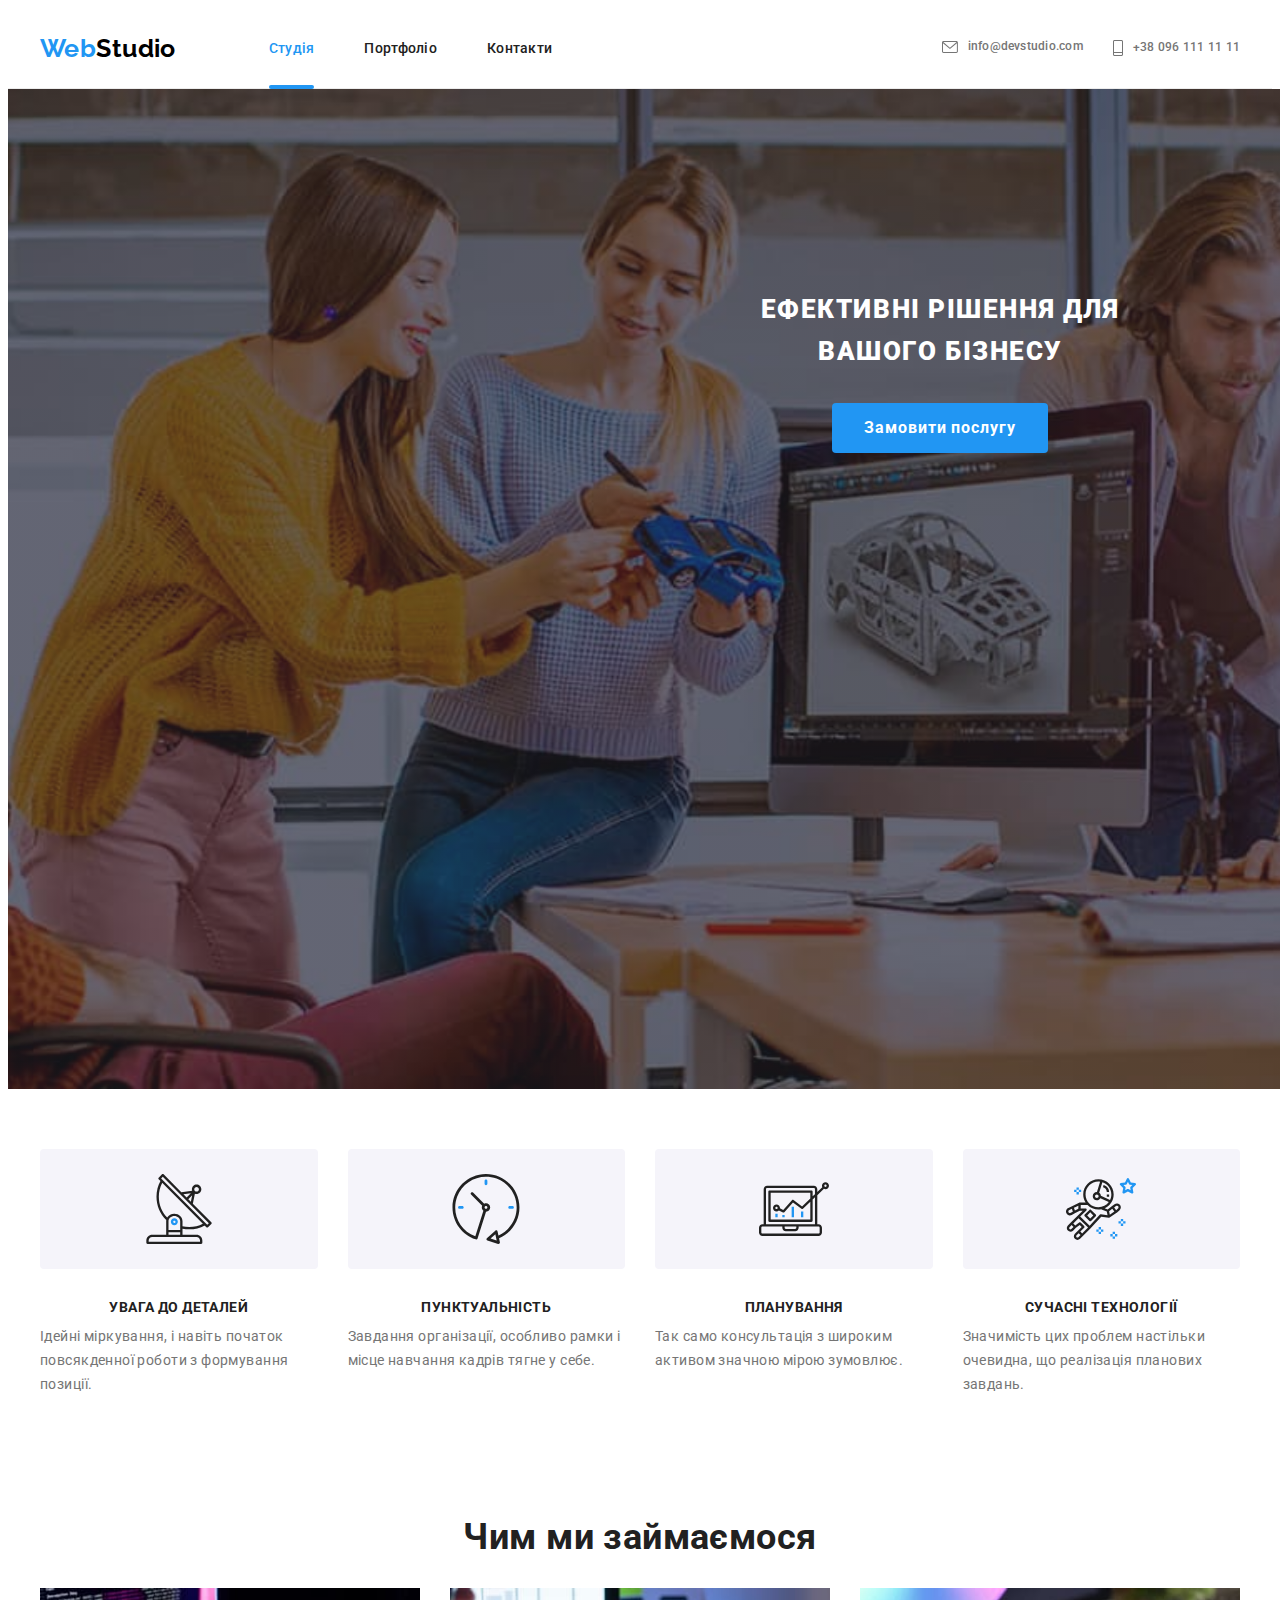
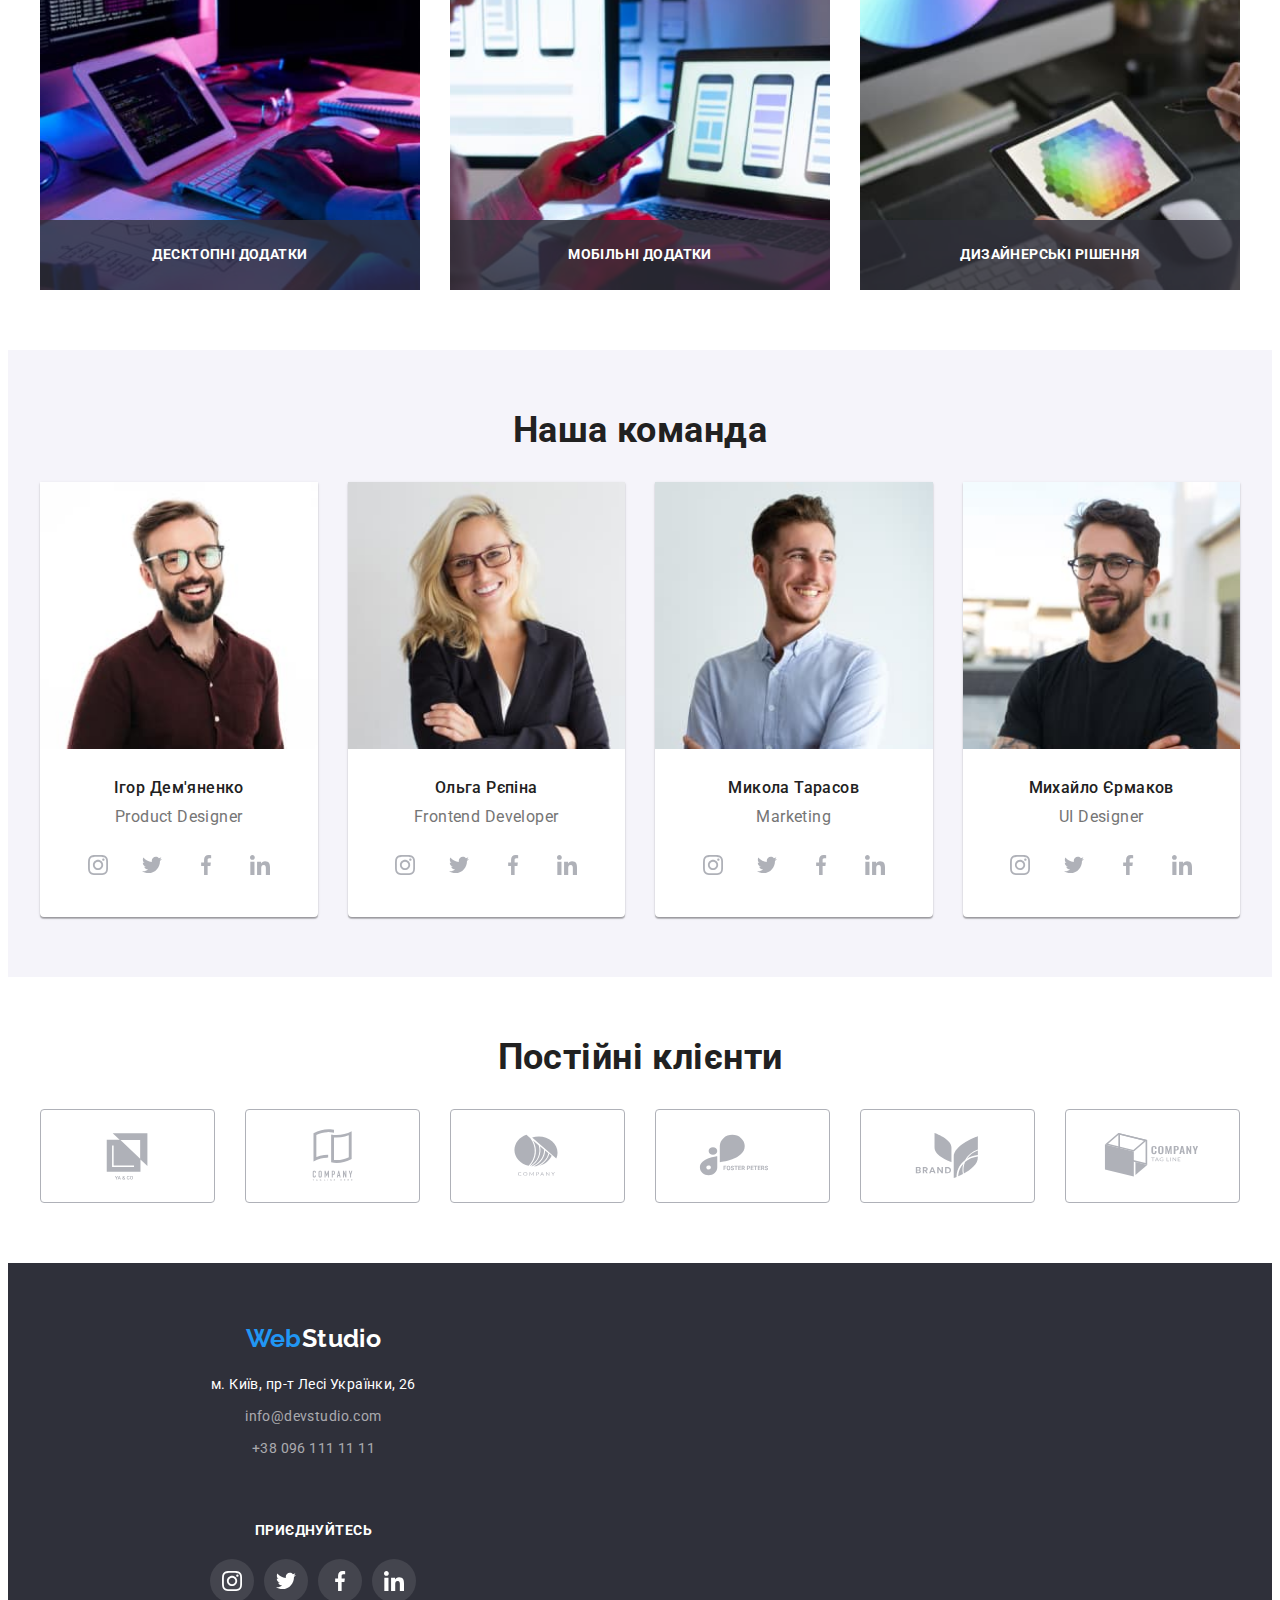
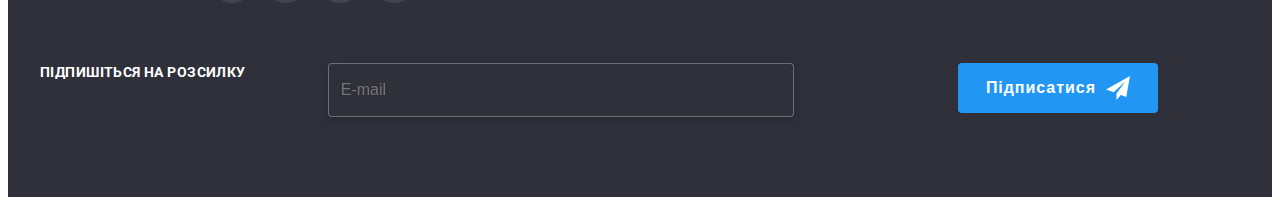
==== commit 734799d9: "1-1" ====
--- a/index.html
+++ b/index.html
@@ -377,204 +377,200 @@
           <h2 class="team__title title">Наша команда</h2>
           <ul class="team__list list">
             <li class="team__item">
-              <div class="team-wrapper">
-                <picture
-                  ><source
-                    srcset="
-                      ./images/desktop/team/igor.jpg    1x,
-                      ./images/desktop/team/igor@2x.jpg 2x
-                    "
-                    type="image/jpeg"
-                    media="(min-width:1200px)" />
-                  <source
-                    srcset="
-                      ./images/desktop/team/igor-wp.webp    1x,
-                      ./images/desktop/team/igor@2x-wp.webp 2x
-                    "
-                    type="image/webp"
-                    media="(min-width:1200px)" />
-                  <source
-                    srcset="
-                      ./images/tablet/team/igor.jpg    1x,
-                      ./images/tablet/team/igor@2x.jpg 2x
-                    "
-                    type="image/jpeg"
-                    media="(min-width:768px)" />
-                  <source
-                    srcset="
-                      ./images/tablet/team/igor-wp.webp    1x,
-                      ./images/tablet/team/igor@2x-wp.webp 2x
-                    "
-                    type="image/webp"
-                    media="(min-width:768px)" />
-                  <source
-                    srcset="
-                      ./images/mob/team/igor.jpg    1x,
-                      ./images/mob/team/igor@2x.jpg 2x
-                    "
-                    type="image/jpeg"
-                    media="(min-width:480px)" />
-                  <source
-                    srcset="
-                      ./images/mob/team/igor-wp.webp    1x,
-                      ./images/mob/team/igor@2x-wp.webp 2x
-                    "
-                    type="image/webp"
-                    media="(min-width:480px)" />
-                  <img src="./images/mob/team/igor.jpg" alt="Ігор"
-                /></picture>
-                <div class="team-box">
-                  <h3 class="team-box__title">Ігор Дем'яненко</h3>
-                  <p lang="en" class="team-box__subtitle">Product Designer</p>
-                  <ul class="social-list list">
-                    <li class="social-list__item">
-                      <a href="" class="social-list__link"
-                        ><svg class="social-list__icon" width="20" height="20">
-                          <use
-                            href="./images/sprite/symbol-defs.svg#instagram"
-                          ></use></svg
-                      ></a>
-                    </li>
-                    <li class="social-list__item">
-                      <a href="" class="social-list__link"
-                        ><svg class="social-list__icon" width="20" height="20">
-                          <use
-                            href="./images/sprite/symbol-defs.svg#twitter"
-                          ></use></svg
-                      ></a>
-                    </li>
-                    <li class="social-list__item">
-                      <a href="" class="social-list__link"
-                        ><svg class="social-list__icon" width="20" height="20">
-                          <use
-                            href="./images/sprite/symbol-defs.svg#facebook"
-                          ></use></svg
-                      ></a>
-                    </li>
-                    <li class="social-list__item">
-                      <a href="" class="social-list__link"
-                        ><svg class="social-list__icon" width="20" height="20">
-                          <use
-                            href="./images/sprite/symbol-defs.svg#linkedin"
-                          ></use></svg
-                      ></a>
-                    </li>
-                  </ul>
-                </div>
+              <picture
+                ><source
+                  srcset="
+                    ./images/desktop/team/igor.jpg    1x,
+                    ./images/desktop/team/igor@2x.jpg 2x
+                  "
+                  type="image/jpeg"
+                  media="(min-width:1200px)" />
+                <source
+                  srcset="
+                    ./images/desktop/team/igor-wp.webp    1x,
+                    ./images/desktop/team/igor@2x-wp.webp 2x
+                  "
+                  type="image/webp"
+                  media="(min-width:1200px)" />
+                <source
+                  srcset="
+                    ./images/tablet/team/igor.jpg    1x,
+                    ./images/tablet/team/igor@2x.jpg 2x
+                  "
+                  type="image/jpeg"
+                  media="(min-width:768px)" />
+                <source
+                  srcset="
+                    ./images/tablet/team/igor-wp.webp    1x,
+                    ./images/tablet/team/igor@2x-wp.webp 2x
+                  "
+                  type="image/webp"
+                  media="(min-width:768px)" />
+                <source
+                  srcset="
+                    ./images/mob/team/igor.jpg    1x,
+                    ./images/mob/team/igor@2x.jpg 2x
+                  "
+                  type="image/jpeg"
+                  media="(min-width:480px)" />
+                <source
+                  srcset="
+                    ./images/mob/team/igor-wp.webp    1x,
+                    ./images/mob/team/igor@2x-wp.webp 2x
+                  "
+                  type="image/webp"
+                  media="(min-width:480px)" />
+                <img src="./images/mob/team/igor.jpg" alt="Ігор"
+              /></picture>
+              <div class="team-box">
+                <h3 class="team-box__title">Ігор Дем'яненко</h3>
+                <p lang="en" class="team-box__subtitle">Product Designer</p>
+                <ul class="social-list list">
+                  <li class="social-list__item">
+                    <a href="" class="social-list__link"
+                      ><svg class="social-list__icon" width="20" height="20">
+                        <use
+                          href="./images/sprite/symbol-defs.svg#instagram"
+                        ></use></svg
+                    ></a>
+                  </li>
+                  <li class="social-list__item">
+                    <a href="" class="social-list__link"
+                      ><svg class="social-list__icon" width="20" height="20">
+                        <use
+                          href="./images/sprite/symbol-defs.svg#twitter"
+                        ></use></svg
+                    ></a>
+                  </li>
+                  <li class="social-list__item">
+                    <a href="" class="social-list__link"
+                      ><svg class="social-list__icon" width="20" height="20">
+                        <use
+                          href="./images/sprite/symbol-defs.svg#facebook"
+                        ></use></svg
+                    ></a>
+                  </li>
+                  <li class="social-list__item">
+                    <a href="" class="social-list__link"
+                      ><svg class="social-list__icon" width="20" height="20">
+                        <use
+                          href="./images/sprite/symbol-defs.svg#linkedin"
+                        ></use></svg
+                    ></a>
+                  </li>
+                </ul>
               </div>
             </li>
 
-            <li class="team__item">
-              <div class="team-wrapper">
-                <picture
-                  ><source
-                    srcset="
-                      ./images/desktop/team/olga.jpg    1x,
-                      ./images/desktop/team/olga@2x.jpg 2x
-                    "
-                    type="image/jpeg"
-                    media="(min-width:1200px)" />
-                  <source
-                    srcset="
-                      ./images/desktop/team/olga-wp.webp    1x,
-                      ./images/desktop/team/olga@2x-wp.webp 2x
-                    "
-                    type="image/webp"
-                    media="(min-width:1200px)" />
-                  <source
-                    srcset="
-                      ./images/tablet/team/olga.jpg    1x,
-                      ./images/tablet/team/olga@2x.jpg 2x
-                    "
-                    type="image/jpeg"
-                    media="(min-width:768px)" />
-                  <source
-                    srcset="
-                      ./images/tablet/team/olga-wp.webp    1x,
-                      ./images/tablet/team/olga@2x-wp.webp 2x
-                    "
-                    type="image/webp"
-                    media="(min-width:768px)" />
-                  <source
-                    srcset="
-                      ./images/mob/team/olga.jpg    1x,
-                      ./images/mob/team/olga@2x.jpg 2x
-                    "
-                    type="image/jpeg"
-                    media="(min-width:480px)" />
-                  <source
-                    srcset="
-                      ./images/mob/team/olga-wp.webp    1x,
-                      ./images/mob/team/olga@2x-wp.webp 2x
-                    "
-                    type="image/webp"
-                    media="(min-width:480px)" />
-                  <img src="./images/mob/team/olga.jpg" alt="Ольга"
-                /></picture>
-                <div class="team-box">
-                  <h3 class="team-box__title">Ольга Рєпіна</h3>
-                  <p lang="en" class="team-box__subtitle">Frontend Developer</p>
-                  <ul class="social-list list">
-                    <li class="social-list__item">
-                      <a href="" class="social-list__link"
-                        ><svg
-                          aria-label="іконка інстаграм"
-                          class="social-list__icon"
-                          width="20"
-                          height="20"
-                        >
-                          <use
-                            href="./images/sprite/symbol-defs.svg#instagram"
-                          ></use></svg
-                      ></a>
-                    </li>
-                    <li class="social-list__item">
-                      <a href="" class="social-list__link"
-                        ><svg
-                          aria-label="іконка твітер"
-                          class="social-list__icon"
-                          width="20"
-                          height="20"
-                        >
-                          <use
-                            href="./images/sprite/symbol-defs.svg#twitter"
-                          ></use></svg
-                      ></a>
-                    </li>
-                    <li class="social-list__item">
-                      <a href="" class="social-list__link"
-                        ><svg
-                          aria-label="іконка фейсбук "
-                          class="social-list__icon"
-                          width="20"
-                          height="20"
-                        >
-                          <use
-                            href="./images/sprite/symbol-defs.svg#facebook"
-                          ></use></svg
-                      ></a>
-                    </li>
-                    <li class="social-list__item">
-                      <a href="" class="social-list__link"
-                        ><svg
-                          aria-label="іконка лінкідин"
-                          class="social-list__icon"
-                          width="20"
-                          height="20"
-                        >
-                          <use
-                            href="./images/sprite/symbol-defs.svg#linkedin"
-                          ></use></svg
-                      ></a>
-                    </li>
-                  </ul>
-                </div>
-              </div>
-            </li>
             <li class="team__item">
               <picture
                 ><source
                   srcset="
+                    ./images/desktop/team/olga.jpg    1x,
+                    ./images/desktop/team/olga@2x.jpg 2x
+                  "
+                  type="image/jpeg"
+                  media="(min-width:1200px)" />
+                <source
+                  srcset="
+                    ./images/desktop/team/olga-wp.webp    1x,
+                    ./images/desktop/team/olga@2x-wp.webp 2x
+                  "
+                  type="image/webp"
+                  media="(min-width:1200px)" />
+                <source
+                  srcset="
+                    ./images/tablet/team/olga.jpg    1x,
+                    ./images/tablet/team/olga@2x.jpg 2x
+                  "
+                  type="image/jpeg"
+                  media="(min-width:768px)" />
+                <source
+                  srcset="
+                    ./images/tablet/team/olga-wp.webp    1x,
+                    ./images/tablet/team/olga@2x-wp.webp 2x
+                  "
+                  type="image/webp"
+                  media="(min-width:768px)" />
+                <source
+                  srcset="
+                    ./images/mob/team/olga.jpg    1x,
+                    ./images/mob/team/olga@2x.jpg 2x
+                  "
+                  type="image/jpeg"
+                  media="(min-width:480px)" />
+                <source
+                  srcset="
+                    ./images/mob/team/olga-wp.webp    1x,
+                    ./images/mob/team/olga@2x-wp.webp 2x
+                  "
+                  type="image/webp"
+                  media="(min-width:480px)" />
+                <img src="./images/mob/team/olga.jpg" alt="Ольга"
+              /></picture>
+              <div class="team-box">
+                <h3 class="team-box__title">Ольга Рєпіна</h3>
+                <p lang="en" class="team-box__subtitle">Frontend Developer</p>
+                <ul class="social-list list">
+                  <li class="social-list__item">
+                    <a href="" class="social-list__link"
+                      ><svg
+                        aria-label="іконка інстаграм"
+                        class="social-list__icon"
+                        width="20"
+                        height="20"
+                      >
+                        <use
+                          href="./images/sprite/symbol-defs.svg#instagram"
+                        ></use></svg
+                    ></a>
+                  </li>
+                  <li class="social-list__item">
+                    <a href="" class="social-list__link"
+                      ><svg
+                        aria-label="іконка твітер"
+                        class="social-list__icon"
+                        width="20"
+                        height="20"
+                      >
+                        <use
+                          href="./images/sprite/symbol-defs.svg#twitter"
+                        ></use></svg
+                    ></a>
+                  </li>
+                  <li class="social-list__item">
+                    <a href="" class="social-list__link"
+                      ><svg
+                        aria-label="іконка фейсбук "
+                        class="social-list__icon"
+                        width="20"
+                        height="20"
+                      >
+                        <use
+                          href="./images/sprite/symbol-defs.svg#facebook"
+                        ></use></svg
+                    ></a>
+                  </li>
+                  <li class="social-list__item">
+                    <a href="" class="social-list__link"
+                      ><svg
+                        aria-label="іконка лінкідин"
+                        class="social-list__icon"
+                        width="20"
+                        height="20"
+                      >
+                        <use
+                          href="./images/sprite/symbol-defs.svg#linkedin"
+                        ></use></svg
+                    ></a>
+                  </li>
+                </ul>
+              </div>
+            </li>
+            <li class="team__item">
+              <picture
+                ><source
+                  srcset="
                     ./images/desktop/team/mykola.jpg    1x,
                     ./images/desktop/team/mykola@2x.jpg 2x
                   "
@@ -615,7 +611,7 @@
                   "
                   type="image/webp"
                   media="(min-width:480px)" />
-                <img src="./images/mob/team/mykola.jpg" alt="Микола"
+                <img src="./images/mob/temykola.jpg" alt="Микола"
               /></picture>
               <div class="team-box">
                 <h3 class="team-box__title">Микола Тарасов</h3>
--- a/css/main.min.css
+++ b/css/main.min.css
@@ -1 +1 @@
-:root{--main-font-family: "Roboto", sans-serif;--secondary-font-family: "Raleway", sans-serif;--main-fs: 14px;--main-ls: 0.03em;--accent-color: #2196f3;--mail-color-text: #757575;--secondary-color-text: #212121;--main-bg-color: #ffffff;--main-color-darck-fon: #ffffff;--accent-color-bg: #2196f3;--card-set-gap: 30px;--transition-dur-and-func: 250ms cubic-bezier(0.4, 0, 0.2, 1)}body{background-color:var(--main-bg-color);color:var(--mail-color-text);font-size:var(--main-fs);font-family:var(--main-font-family);letter-spacing:var(--main-ls)}a{text-decoration:none}.list{list-style:none;margin:0;padding:0}h1,h2,h3,h4,p{margin:0;padding:0}img{display:block;width:100%}.title{color:var(--secondary-color-text);font-weight:700;font-size:36px;line-height:1.16;text-align:center;margin-bottom:30px}.section{padding-top:60px;padding-bottom:60px}.section.we-do{padding-top:0}.visually-hidden{position:absolute;white-space:nowrap;width:1px;height:1px;overflow:hidden;border:0;padding:0;clip:rect(0 0 0 0);-webkit-clip-path:inset(50%);clip-path:inset(50%);margin:-1px}.cards,.team-title,.products__item{position:relative}.backdrop.is-hidden{visibility:hidden;opacity:0;pointer-events:none}.container{padding-left:15px;padding-right:15px}@media screen and (min-width: 480px){.container{width:480px;margin-left:auto;margin-right:auto}}@media screen and (min-width: 768px){.container{width:768px}}@media screen and (min-width: 1200px){.container{width:1200px}}.box__header{display:flex;align-items:center}.page__header{border-bottom:1px solid #ececec}.logo{display:block;padding-top:24px;padding-bottom:24px;color:#000;font-family:var(--secondary-font-family);font-weight:700;font-size:25px;line-height:1.2}@media screen and (min-width: 768px){.logo{margin-right:88px}}@media screen and (min-width: 1200px){.logo{margin-right:93px}}.logo__text{color:var(--accent-color)}.navigation__list{display:none;transform:color var(--transition-dur-and-func)}@media screen and (min-width: 768px){.navigation__list{display:flex}}.navigation__item{position:relative;margin-right:50px}.navigation__item:last-child{margin-right:0px}.navigation__link{display:block;padding-bottom:32px;padding-top:32px;color:var(--secondary-color-text);font-weight:500;line-height:1.15;letter-spacing:.02em;transition:color var(--transition-dur-and-func)}.navigation__link:hover,.navigation__link:focus{color:var(--accent-color)}.navigation__link--active{color:var(--accent-color)}.navigation__link--active::after{color:var(--accent-color);position:absolute;content:"";bottom:-1px;left:0;height:4px;width:100%;border-radius:2px;background-color:var(--accent-color-bg)}::after .navigation__link--active{opacity:0}.contacts__list{display:none;margin-left:auto;transition:color var(--transition-dur-and-func)}@media screen and (min-width: 768px){.contacts__list{display:block}}@media screen and (min-width: 768px)and (max-width: 1199px){.contacts__item:not(:last-child){margin-bottom:10px}}@media screen and (min-width: 1200px){.contacts__list{display:flex}}@media screen and (min-width: 1200px){.contacts__item:not(:last-child){margin-right:30px}}.contacts__link{color:var(--mail-color-text);font-weight:500;font-weight:500;font-size:12px;line-height:1.16;letter-spacing:.02em;color:#757575;transition:color var(--transition-dur-and-func)}.contacts__link:hover,.contacts__link:focus{color:var(--accent-color)}@media screen and (min-width: 1200px){.contacts__link{display:flex;align-items:center;padding-bottom:32px;padding-top:32px}}.contacts__icon{fill:var(--mail-color-text);margin-right:10px;transition:fill var(--transition-dur-and-func)}.contacts__link:hover .contacts__icon,.contacts__link:focus .contacts__icon{fill:var(--accent-color)}.mobile-menu{position:fixed;top:0;left:0;width:100%;height:100vh;z-index:100;background:#fff;box-shadow:0px 4px 8px rgba(0,0,0,.04),0px 2px 4px rgba(0,0,0,.08),0px 1px 3px rgba(0,0,0,.16);opacity:0;visibility:hidden;pointer-events:none;transition:opacity var(--transition-dur-and-func),visibility var(--transition-dur-and-func)}.mobile-menu.is-open{opacity:1;visibility:visible;pointer-events:auto}.mobile-menu__container{position:relative;padding-left:40px;padding-top:48px;padding-bottom:50px;height:100vh;display:flex;flex-direction:column}.mobile-menu__button-open{border:none;background-color:inherit;line-height:0;margin-left:auto;padding:0}@media screen and (min-width: 768px){.mobile-menu__button-open{display:none}}.mobile-menu__button-close{position:absolute;top:10px;right:15px;border:none;background-color:inherit;line-height:0;margin-left:auto;padding:0}.mobile-menu-navigation__list{margin-bottom:auto}.mobile-menu-navigation__link{font-weight:500;font-size:40px;line-height:1.17;letter-spacing:.02em;color:var(--secondary-color-text)}.mobile-menu-navigation__item:not(:last-child){margin-bottom:32px}.mobile-menu-contact__link-tel{font-weight:500;font-size:34px;line-height:1.17;letter-spacing:.02em;color:var(--accent-color)}.mobile-menu-contact__link-mail{font-weight:500;font-size:24px;line-height:1.16;letter-spacing:.02em;color:var(--mail-color-text)}.mobile-menu-contact__list{margin-bottom:64px}.mobile-menu-social{display:flex;justify-content:space-between;margin-right:20px;font-weight:500;font-size:18px;line-height:22px;letter-spacing:.02em;color:#2196f3}.mobile-menu-social__item :not(:last-child){margin-right:10px}.mobile-menu-social__item:not(:last-child)::after{content:"";border-right:1px solid rgba(33,33,33,.2);margin-left:10px}.mobile-menu-navigation__link--action{color:var(--accent-color)}.hero{padding-top:118px;padding-bottom:118px;padding-left:60px;padding-right:60px;width:100%;height:400px;margin:0 auto;background-color:#2f303a;background-image:linear-gradient(to right, rgba(47, 48, 58, 0.4), rgba(47, 48, 58, 0.4)),url(../images/mob/hero/hero.jpg);background-repeat:no-repeat;background-size:cover;text-align:center}@media(min-device-pixel-ratio: 2),(-webkit-min-device-pixel-ratio: 2),(min-resolution: 192dpi),(min-resolution: 2dppx){.hero{background-image:linear-gradient(to right, rgba(47, 48, 58, 0.4), rgba(47, 48, 58, 0.4)),url(../images/mob/hero/hero@2x.jpg)}}@media screen and (min-width: 768px){.hero{padding-left:204px;padding-right:204px;background-image:linear-gradient(to right, rgba(47, 48, 58, 0.4), rgba(47, 48, 58, 0.4)),url(../images/tablet/hero/hero.jpg)}}@media(min-device-pixel-ratio: 2),(-webkit-min-device-pixel-ratio: 2),(min-resolution: 192dpi),(min-resolution: 2dppx){.hero{background-image:linear-gradient(to right, rgba(47, 48, 58, 0.4), rgba(47, 48, 58, 0.4)),url(../images/tablet/hero/hero@2x.jpg)}}@media screen and (min-width: 1200px){.hero{padding-top:200px;padding-bottom:200px;padding-left:300px;padding-right:300px;height:600px;background-image:linear-gradient(to right, rgba(47, 48, 58, 0.4), rgba(47, 48, 58, 0.4)),url(../images/desktop/bg/hero.jpg)}}@media(min-device-pixel-ratio: 2),(-webkit-min-device-pixel-ratio: 2),(min-resolution: 192dpi),(min-resolution: 2dppx){.hero{background-image:linear-gradient(to right, rgba(47, 48, 58, 0.4), rgba(47, 48, 58, 0.4)),url(../images/desktop/bg/hero@2x.jpg)}}.hero__title{margin-bottom:30px;color:var(--main-color-darck-fon);font-weight:900;font-size:26px;line-height:1.61;letter-spacing:.06em;align-items:center;text-transform:uppercase}.hero__button{padding-top:10px;padding-bottom:10px;padding-left:32px;padding-right:32px;color:var(--main-color-darck-fon);background-color:var(--accent-color-bg);min-width:200px;font-family:var(--main-font-family);font-weight:700;font-size:16px;line-height:1.87;align-items:center;text-align:center;letter-spacing:.06em;cursor:pointer;border:0px;border-radius:4px;transition:background-color var(--transition-dur-and-func),box-shadow var(--transition-dur-and-func),border-radius var(--transition-dur-and-func)}.hero__button:hover,.hero__button:focus{background-color:#188ce8;box-shadow:0px 4px 4px rgba(0,0,0,.15) 4px}.hero__button .active{background-color:var(--accent-color-bg)}.privileges__title{display:flex;margin-bottom:10px;color:var(--secondary-color-text);font-weight:700;font-size:var(--main-fs);line-height:1.15;text-transform:uppercase;justify-content:center}.privileges__list{display:flex;flex-wrap:wrap;gap:30px}.privileges__item{width:100%}@media screen and (min-width: 768px){.privileges__item{flex-basis:calc((100% - 30px)/2)}}@media screen and (min-width: 1200px){.privileges__item{flex-basis:calc((100% - 90px)/4)}}.privileges__subtitle{line-height:1.7}.privileges__box{display:flex;margin-bottom:30px;height:120px;background-color:#f5f4fa;border-radius:4px;justify-content:center;align-items:center}.privileges__icon{display:flex;width:70px;height:70px}.products__list{display:flex}@media screen and (max-width: 1199px){.products{display:none}}.products__item{flex-basis:calc((100% - 60px)/3)}.products__item:not(:last-child){margin-right:var(--card-set-gap)}.cards__title{position:absolute;bottom:0;left:0;display:flex;width:100%;height:70px;overflow:auto;align-items:center;justify-content:center;font-weight:700;font-size:14px;line-height:1.14;text-align:center;letter-spacing:.03em;text-transform:uppercase;color:var(--main-color-darck-fon);background-color:rgba(47,48,58,.8)}.team{background-color:#f5f4fa}.team__item{background-color:var(--main-bg-color);box-shadow:0px 1px 3px rgba(0,0,0,.12),0px 1px 1px rgba(0,0,0,.14),0px 2px 1px rgba(0,0,0,.2);border-radius:0px 0px 4px 4px;margin-bottom:var(--card-set-gap)}@media screen and (min-width: 768px){.team-list{display:flex;flex-wrap:wrap}}@media screen and (min-width: 768px){.team__item{display:flex;flex-basis:calc((100% - 30px)/2)}}@media screen and (min-width: 1200px){.team__item{flex-basis:calc((100% - 90px)/4)}}.team-box__title{margin-bottom:10px;color:var(--secondary-color-text);font-weight:500;font-size:16px;line-height:1.18;text-align:center}.team-box__subtitle{font-size:16px;line-height:1.18;text-align:center;margin-bottom:16px}.team-box{padding-top:30px;padding-bottom:30px}.social-list{display:flex;justify-content:center;-moz-column-gap:10px;column-gap:10px}.social-list__link{display:flex;align-items:center;justify-content:center;width:44px;height:44px;border-radius:50%;background-color:#fff;transition:background-color var(--transition-dur-and-func)}.social-list__link:hover,.social-list__link:focus{background-color:var(--accent-color-bg)}.social-list__icon{fill:#afb1b8;transition:fill var(--transition-dur-and-func)}.social-list__link:hover .social-list__icon,.social-list__link:focus .social-list__icon{fill:#fff}.clients__list{display:flex;flex-wrap:wrap;justify-content:center;align-items:center;gap:30px}.clients__item{flex-basis:calc((100% - 30px)/2)}@media screen and (min-width: 768px){.clients__item{flex-basis:calc((100% - 60px)/3)}}@media screen and (min-width: 1200px){.clients__item{flex-basis:calc((100% - 150px)/6);margin-right:0}}.clients__link{display:flex;align-items:center;justify-content:center;border:1px solid #afb1b8;border-radius:4px;height:92px;transition:fill var(--transition-dur-and-func),border var(--transition-dur-and-func)}.clients__link:hover,.clients__link:focus{border:1px solid #2196f3;border-radius:4px}.clients__icon{fill:#afb1b8;transition:fill var(--transition-dur-and-func)}.clients__link:hover .clients__icon,.clients__link:focus .clients__icon{fill:#2196f3}.box-addres{display:flex;flex-wrap:wrap;width:100%}.page-footer{padding-top:60px;padding-bottom:60px;background-color:#2f303a;line-height:1.7;font-size:14px}.footer-box{display:flex;flex-wrap:wrap;align-items:center}@media screen and (min-width: 768px)and (max-width: 1199px){.box-addres{margin-right:165px}}@media screen and (min-width: 768px){.footer-wrapper{display:flex;flex-direction:row}}.box-addres__link{display:block;margin-left:auto;margin-right:auto;gap:9px;margin-bottom:20px;color:var(--main-color-darck-fon);font-family:var(--secondary-font-family);font-weight:700;font-size:25px;line-height:1.2;text-align:center}.address-webstudio{display:block;margin-bottom:60px;width:100%;color:var(--main-color-darck-fon);font-style:normal;text-align:center}@media screen and (min-width: 1200px){.address-webstudio{display:flex;flex-direction:column;justify-content:center;align-items:center}}.address-webstudio__item:not(:last-child){margin-bottom:8px}.address-webstudio__link{font-size:14px;line-height:1.71;letter-spacing:.03em;color:#fff}.address-webstudio__link:hover,.address-webstudio__link:focus{color:var(--accent-color)}.address-webstudio__link-contacts{color:rgba(255,255,255,.6);transition:color var(--transition-dur-and-func)}.footer-social{width:100%;margin-bottom:60px}.footer__title{text-align:center;margin-bottom:20px;font-weight:700;font-size:14px;line-height:1.33;text-transform:uppercase;color:#fff}.footer-social__list{display:flex;justify-content:center;-moz-column-gap:10px;column-gap:10px}.footer-social__link{display:flex;align-items:center;justify-content:center;width:44px;height:44px;border-radius:50%;background-color:rgba(255,255,255,.1);transition:background-color var(--transition-dur-and-func)}.footer-social__link:hover,.footer-social__link:focus{background-color:#2196f3}.footer-social__icon{fill:#fff}.subscription{width:100%}@media screen and (min-width: 1200px){.subscription{width:100%;margin-left:auto}}.subscription__mail{display:block;background-color:#2f303a;margin-right:12px;margin-bottom:20px;padding-left:12px;width:100%;height:50px;border:1px solid rgba(255,255,255,.3);filter:drop-shadow(0px 4px 4px rgba(0, 0, 0, 0.15));border-radius:4px;color:rgba(255,255,255,.6);font-size:16px;line-height:1.25}.footer__title{text-align:center}.subscription__btn{display:flex;align-items:center;justify-content:center;width:200px;height:50px;margin-left:auto;margin-right:auto;background-color:var(--accent-color-bg);color:var(--main-color-darck-fon);letter-spacing:.06em;font-weight:700;font-size:16px;line-height:1.87;border-radius:4px;border:var(--accent-color-bg);cursor:pointer;transition:background-color var(--transition-dur-and-func),box-shadow var(--transition-dur-and-func),border-radius var(--transition-dur-and-func)}.subscription__btn:hover,.subscription__btn:focus{background-color:#188ce8;box-shadow:0px 4px 4px rgba(0,0,0,.15) 4px}.subscription__btn::after{content:"";width:24px;height:24px;margin-left:10px;background-image:url(../images/svg/icon-send.svg)}.mobile-menu{position:fixed;top:0;left:0;width:100%;height:100vh;z-index:100;background:#fff;box-shadow:0px 4px 8px rgba(0,0,0,.04),0px 2px 4px rgba(0,0,0,.08),0px 1px 3px rgba(0,0,0,.16);opacity:0;visibility:hidden;pointer-events:none;transition:opacity var(--transition-dur-and-func),visibility var(--transition-dur-and-func)}.mobile-menu.is-open{opacity:1;visibility:visible;pointer-events:auto}.mobile-menu__container{position:relative;padding-left:40px;padding-top:48px;padding-bottom:50px;height:100vh;display:flex;flex-direction:column}.mobile-menu__button-open{border:none;background-color:inherit;line-height:0;margin-left:auto;padding:0}@media screen and (min-width: 768px){.mobile-menu__button-open{display:none}}.mobile-menu__button-close{position:absolute;top:10px;right:15px;border:none;background-color:inherit;line-height:0;margin-left:auto;padding:0}.mobile-menu-navigation__list{margin-bottom:auto}.mobile-menu-navigation__link{font-weight:500;font-size:40px;line-height:1.17;letter-spacing:.02em;color:var(--secondary-color-text)}.mobile-menu-navigation__item:not(:last-child){margin-bottom:32px}.mobile-menu-contact__link-tel{font-weight:500;font-size:34px;line-height:1.17;letter-spacing:.02em;color:var(--accent-color)}.mobile-menu-contact__link-mail{font-weight:500;font-size:24px;line-height:1.16;letter-spacing:.02em;color:var(--mail-color-text)}.mobile-menu-contact__list{margin-bottom:64px}.mobile-menu-social{display:flex;justify-content:space-between;margin-right:20px;font-weight:500;font-size:18px;line-height:22px;letter-spacing:.02em;color:#2196f3}.mobile-menu-social__item :not(:last-child){margin-right:10px}.mobile-menu-social__item:not(:last-child)::after{content:"";border-right:1px solid rgba(33,33,33,.2);margin-left:10px}.mobile-menu-navigation__link--action{color:var(--accent-color)}.filter-list{display:flex;flex-wrap:wrap;justify-content:center;margin-bottom:50px;gap:8px}.filter-list__button{padding-top:6px;padding-bottom:6px;padding-left:22px;padding-right:22px;color:var(--secondary-color-text);font-family:var(--main-font-family);font-weight:500;font-size:16px;line-height:1.6;cursor:pointer;border:0px;border-radius:4px;transition:background-color var(--transition-dur-and-func),color var(--transition-dur-and-func),box-shadow var(--transition-dur-and-func)}.filter-list__button:hover,.filter-list__button:focus{background:var(--accent-color-bg);color:var(--main-color-darck-fon);box-shadow:0px 3px 1px rgba(0,0,0,.1),0px 1px 2px rgba(0,0,0,.08),0px 2px 2px rgba(0,0,0,.12);border-radius:4px}.filter-list__button--active{background-color:var(--accent-color-bg);color:var(--main-color-darck-fon);box-shadow:0px 3px 1px rgba(0,0,0,.1),0px 1px 2px rgba(0,0,0,.08),0px 2px 2px rgba(0,0,0,.12)}.example-list{display:block}@media screen and (min-width: 768px){.example-list{display:flex;flex-wrap:wrap;margin-right:calc(-1*var(--card-set-gap));margin-bottom:calc(-1*var(--card-set-gap));gap:30px}}.portfolio-box{position:relative}.example-list__link{display:block;transition:box-shadow var(--transition-dur-and-func)}.example-list__link:hover,.example-list__link:focus{box-shadow:0px 1px 1px rgba(0,0,0,.12),0px 4px 4px rgba(0,0,0,.06),1px 4px 6px rgba(0,0,0,.16)}.example-list__item:not(:last-child){margin-bottom:var(--card-set-gap)}.card-description__title{margin-bottom:4px;color:var(--secondary-color-text);font-weight:700;font-size:18px;line-height:2;letter-spacing:.06em}.card-description__subtitle{font-size:16px;line-height:1.87;color:var(--mail-color-text)}.card-description{border:1px solid #eee;border-top:none;padding-left:20px;padding-right:20px;padding-top:24px;padding-bottom:24px}.ovearly-box{position:relative;overflow:hidden}.ovearlay{position:absolute;top:0;left:0;display:flex;width:100%;height:100%;overflow:auto;padding-left:24px;padding-right:24px;align-items:center;background-color:rgba(33,150,243,.9);font-size:18px;line-height:1.55;letter-spacing:.03em;color:var(--main-color-darck-fon);transform:translateY(101%);transition:transform var(--transition-dur-and-func)}.example-list__link:hover .ovearlay,.example-list__link:focus .ovearlay{transform:translateY(0)}.backdrop{position:fixed;top:0;left:0;z-index:88;width:100%;height:100%;background-color:rgba(0,0,0,.2);transition:opacity var(--transition-dur-and-func),visibility var(--transition-dur-and-func)}.modal{position:absolute;top:50%;left:50%;transform:translate(-50%, -50%);max-width:480px;min-height:auto;padding:40px;background:#fff;box-shadow:0px 1px 3px rgba(0,0,0,.12),0px 1px 1px rgba(0,0,0,.14),0px 2px 1px rgba(0,0,0,.2);border-radius:4px}.modal__btn{position:absolute;display:flex;justify-content:center;align-items:center;top:8px;right:8px;width:30px;height:30px;border-radius:50%;background:#fff;border:1px solid rgba(0,0,0,.1);cursor:pointer}.modal__icon:hover{fill:#188ce8}.form-window{display:flex;flex-direction:column}.form-window__title{margin-bottom:12px;font-weight:700;font-size:20px;line-height:1.15;text-align:center;letter-spacing:.03em;color:var(--secondary-color-text)}.form-window__label{margin-bottom:10px}.form-window__subtitle{display:block;margin-bottom:4px;font-size:12px;line-height:1.16;letter-spacing:.01em}.form-window__wrapper{position:relative;display:block}.form-window__input{padding-left:42px;width:100%;height:40px;border:1px solid rgba(33,33,33,.2);border-radius:4px;transition:border-color var(--transition-dur-and-func)}.form-window__input:focus{outline:none;border-color:var(--accent-color)}.form-window__icon{position:absolute;left:12px;top:50%;transform:translateY(-50%);transition:fill var(--transition-dur-and-func)}.form-window__input:focus+.form-window__icon{fill:var(--accent-color)}.form-window__comment{display:block;padding:16px 12px 16px 12px;width:100%;height:120px;border:1px solid rgba(33,33,33,.2);border-radius:4px;resize:none;transition:border-color var(--transition-dur-and-func)}.form-window__comment:focus{outline:none;border-color:var(--accent-color)}.form-window__comment::-moz-placeholder{font-size:12px;line-height:1.16px;letter-spacing:.01em;color:rgba(117,117,117,.5)}.form-window__comment:-ms-input-placeholder{font-size:12px;line-height:1.16px;letter-spacing:.01em;color:rgba(117,117,117,.5)}.form-window__comment::placeholder{font-size:12px;line-height:1.16px;letter-spacing:.01em;color:rgba(117,117,117,.5)}.form-window__label-coment{margin-bottom:25px}.form-window__lable-checkbox{display:inline-flex;justify-content:center;align-items:center;margin-bottom:30px}.form-window__icon-checked{margin-right:8px;width:16px;height:15px;border:2px solid #212121;border-radius:2px}.form-window__icon-checked-on{display:none}.form-window__input-checkbox:focus+.form-window__icon-checked-on{border-color:var(--accent-color-bg)}.form-window__input-checkbox:checked+.form-window__icon-checked .form-window__icon-checked-on{display:block}.form-window__input-checkbox{position:absolute;-webkit-appearance:none;-moz-appearance:none;appearance:none}.form-window__link{-webkit-text-decoration:revert;text-decoration:revert;font-size:12px;line-height:1.16;letter-spacing:.03em;color:var(--accent-color);transition:-webkit-text-decoration var(--transition-dur-and-func);transition:text-decoration var(--transition-dur-and-func);transition:text-decoration var(--transition-dur-and-func), -webkit-text-decoration var(--transition-dur-and-func)}.form-window__link:hover,.form-window__link:focus{outline:none;text-decoration:none}.form-window__icon-text{display:inline-block;font-size:12px;line-height:1.16;letter-spacing:.03em;color:#757575}.form-window__button{display:flex;padding-top:10px;padding-bottom:10px;padding-left:52px;padding-right:52px;width:200px;color:var(--main-color-darck-fon);background-color:var(--accent-color-bg);font-family:var(--main-font-family);font-weight:700;font-size:16px;line-height:1.87;margin-left:auto;margin-right:auto;align-items:center;justify-content:center;letter-spacing:.06em;cursor:pointer;border:0px;border-radius:4px;transition:background-color var(--transition-dur-and-func),box-shadow var(--transition-dur-and-func),border-radius var(--transition-dur-and-func)}.form-window__button:hover,.form-window__button:focus{outline:none;background-color:#188ce8;box-shadow:0px 4px 4px rgba(0,0,0,.15) 4px}/*# sourceMappingURL=main.min.css.map */+:root{--main-font-family: "Roboto", sans-serif;--secondary-font-family: "Raleway", sans-serif;--main-fs: 14px;--main-ls: 0.03em;--accent-color: #2196f3;--mail-color-text: #757575;--secondary-color-text: #212121;--main-bg-color: #ffffff;--main-color-darck-fon: #ffffff;--accent-color-bg: #2196f3;--card-set-gap: 30px;--transition-dur-and-func: 250ms cubic-bezier(0.4, 0, 0.2, 1)}body{background-color:var(--main-bg-color);color:var(--mail-color-text);font-size:var(--main-fs);font-family:var(--main-font-family);letter-spacing:var(--main-ls)}a{text-decoration:none}.list{list-style:none;margin:0;padding:0}h1,h2,h3,h4,p{margin:0;padding:0}img{display:block;width:100%}.title{color:var(--secondary-color-text);font-weight:700;font-size:36px;line-height:1.16;text-align:center;margin-bottom:30px}.section{padding-top:60px;padding-bottom:60px}.section.we-do{padding-top:0}.visually-hidden{position:absolute;white-space:nowrap;width:1px;height:1px;overflow:hidden;border:0;padding:0;clip:rect(0 0 0 0);-webkit-clip-path:inset(50%);clip-path:inset(50%);margin:-1px}.cards,.team-title,.products__item{position:relative}.backdrop.is-hidden{visibility:hidden;opacity:0;pointer-events:none}.container{padding-left:15px;padding-right:15px}@media screen and (min-width: 480px){.container{width:480px;margin-left:auto;margin-right:auto}}@media screen and (min-width: 768px){.container{width:768px}}@media screen and (min-width: 1200px){.container{width:1200px}}.box__header{display:flex;align-items:center}.page__header{border-bottom:1px solid #ececec}.logo{display:block;padding-top:24px;padding-bottom:24px;color:#000;font-family:var(--secondary-font-family);font-weight:700;font-size:25px;line-height:1.2}@media screen and (min-width: 768px){.logo{margin-right:88px}}@media screen and (min-width: 1200px){.logo{margin-right:93px}}.logo__text{color:var(--accent-color)}.navigation__list{display:none;transform:color var(--transition-dur-and-func)}@media screen and (min-width: 768px){.navigation__list{display:flex}}.navigation__item{position:relative;margin-right:50px}.navigation__item:last-child{margin-right:0px}.navigation__link{display:block;padding-bottom:32px;padding-top:32px;color:var(--secondary-color-text);font-weight:500;line-height:1.15;letter-spacing:.02em;transition:color var(--transition-dur-and-func)}.navigation__link:hover,.navigation__link:focus{color:var(--accent-color)}.navigation__link--active{color:var(--accent-color)}.navigation__link--active::after{color:var(--accent-color);position:absolute;content:"";bottom:-1px;left:0;height:4px;width:100%;border-radius:2px;background-color:var(--accent-color-bg)}::after .navigation__link--active{opacity:0}.contacts__list{display:none;margin-left:auto;transition:color var(--transition-dur-and-func)}@media screen and (min-width: 768px){.contacts__list{display:block}}@media screen and (min-width: 768px)and (max-width: 1199px){.contacts__item:not(:last-child){margin-bottom:10px}}@media screen and (min-width: 1200px){.contacts__list{display:flex}}@media screen and (min-width: 1200px){.contacts__item:not(:last-child){margin-right:30px}}.contacts__link{color:var(--mail-color-text);font-weight:500;font-weight:500;font-size:12px;line-height:1.16;letter-spacing:.02em;color:#757575;transition:color var(--transition-dur-and-func)}.contacts__link:hover,.contacts__link:focus{color:var(--accent-color)}@media screen and (min-width: 1200px){.contacts__link{display:flex;align-items:center;padding-bottom:32px;padding-top:32px}}.contacts__icon{fill:var(--mail-color-text);margin-right:10px;transition:fill var(--transition-dur-and-func)}.contacts__link:hover .contacts__icon,.contacts__link:focus .contacts__icon{fill:var(--accent-color)}.mobile-menu{position:fixed;top:0;left:0;width:100%;height:100vh;z-index:100;background:#fff;box-shadow:0px 4px 8px rgba(0,0,0,.04),0px 2px 4px rgba(0,0,0,.08),0px 1px 3px rgba(0,0,0,.16);opacity:0;visibility:hidden;pointer-events:none;transition:opacity var(--transition-dur-and-func),visibility var(--transition-dur-and-func)}.mobile-menu.is-open{opacity:1;visibility:visible;pointer-events:auto}.mobile-menu__container{position:relative;padding-left:40px;padding-top:48px;padding-bottom:50px;height:100vh;display:flex;flex-direction:column}.mobile-menu__button-open{border:none;background-color:inherit;line-height:0;margin-left:auto;padding:0}@media screen and (min-width: 768px){.mobile-menu__button-open{display:none}}.mobile-menu__button-close{position:absolute;top:10px;right:15px;border:none;background-color:inherit;line-height:0;margin-left:auto;padding:0}.mobile-menu-navigation__list{margin-bottom:auto}.mobile-menu-navigation__link{font-weight:500;font-size:40px;line-height:1.17;letter-spacing:.02em;color:var(--secondary-color-text)}.mobile-menu-navigation__item:not(:last-child){margin-bottom:32px}.mobile-menu-contact__link-tel{font-weight:500;font-size:34px;line-height:1.17;letter-spacing:.02em;color:var(--accent-color)}.mobile-menu-contact__link-mail{font-weight:500;font-size:24px;line-height:1.16;letter-spacing:.02em;color:var(--mail-color-text)}.mobile-menu-contact__list{margin-bottom:64px}.mobile-menu-social{display:flex;justify-content:space-between;margin-right:20px;font-weight:500;font-size:18px;line-height:22px;letter-spacing:.02em;color:#2196f3}.mobile-menu-social__item :not(:last-child){margin-right:10px}.mobile-menu-social__item:not(:last-child)::after{content:"";border-right:1px solid rgba(33,33,33,.2);margin-left:10px}.mobile-menu-navigation__link--action{color:var(--accent-color)}.hero__title{margin-bottom:30px;color:var(--main-color-darck-fon);font-weight:900;font-size:26px;line-height:1.61;letter-spacing:.06em;align-items:center;text-transform:uppercase}.hero{padding-top:118px;padding-bottom:118px;padding-left:60px;padding-right:60px;width:100%;height:400px;margin:0 auto;background-color:#2f303a;background-image:linear-gradient(to right, rgba(47, 48, 58, 0.4), rgba(47, 48, 58, 0.4)),url(../images/mob/hero/hero.jpg);background-repeat:no-repeat;background-size:cover;background-position:center;text-align:center}@media(min-device-pixel-ratio: 2),(-webkit-min-device-pixel-ratio: 2),(min-resolution: 192dpi),(min-resolution: 2dppx){.hero{background-image:linear-gradient(to right, rgba(47, 48, 58, 0.4), rgba(47, 48, 58, 0.4)),url(../images/mob/hero/hero@2x.jpg)}}@media screen and (min-width: 768px){.hero{padding-left:204px;padding-right:204px;background-image:linear-gradient(to right, rgba(47, 48, 58, 0.4), rgba(47, 48, 58, 0.4)),url(../images/tablet/hero/hero.jpg)}}@media(min-device-pixel-ratio: 2),(-webkit-min-device-pixel-ratio: 2),(min-resolution: 192dpi),(min-resolution: 2dppx){.hero{background-image:linear-gradient(to right, rgba(47, 48, 58, 0.4), rgba(47, 48, 58, 0.4)),url(../images/tablet/hero/hero@2x.jpg)}}@media screen and (min-width: 1200px){.hero{padding-top:200px;padding-bottom:200px;padding-left:300px;padding-right:300px;height:600px;background-image:linear-gradient(to right, rgba(47, 48, 58, 0.4), rgba(47, 48, 58, 0.4)),url(../images/desktop/bg/hero.jpg)}}@media(min-device-pixel-ratio: 2),(-webkit-min-device-pixel-ratio: 2),(min-resolution: 192dpi),(min-resolution: 2dppx){.hero{background-image:linear-gradient(to right, rgba(47, 48, 58, 0.4), rgba(47, 48, 58, 0.4)),url(../images/desktop/bg/hero@2x.jpg)}}.hero__button{padding-top:10px;padding-bottom:10px;padding-left:32px;padding-right:32px;color:var(--main-color-darck-fon);background-color:var(--accent-color-bg);min-width:200px;font-family:var(--main-font-family);font-weight:700;font-size:16px;line-height:1.87;align-items:center;text-align:center;letter-spacing:.06em;cursor:pointer;border:0px;border-radius:4px;transition:background-color var(--transition-dur-and-func),box-shadow var(--transition-dur-and-func),border-radius var(--transition-dur-and-func)}.hero__button:hover,.hero__button:focus{background-color:#188ce8;box-shadow:0px 4px 4px rgba(0,0,0,.15) 4px}.hero__button .active{background-color:var(--accent-color-bg)}.privileges__title{display:flex;margin-bottom:10px;color:var(--secondary-color-text);font-weight:700;font-size:var(--main-fs);line-height:1.15;text-transform:uppercase;justify-content:center}.privileges__list{display:flex;flex-wrap:wrap;gap:30px}.privileges__item{width:100%}@media screen and (min-width: 768px){.privileges__item{flex-basis:calc((100% - 30px)/2)}}@media screen and (min-width: 1200px){.privileges__item{flex-basis:calc((100% - 90px)/4)}}.privileges__subtitle{line-height:1.7}.privileges__box{display:flex;margin-bottom:30px;height:120px;background-color:#f5f4fa;border-radius:4px;justify-content:center;align-items:center}.privileges__icon{display:flex;width:70px;height:70px}.products__list{display:flex}@media screen and (max-width: 1199px){.products{display:none}}.products__item{flex-basis:calc((100% - 60px)/3)}.products__item:not(:last-child){margin-right:var(--card-set-gap)}.cards__title{position:absolute;bottom:0;left:0;display:flex;width:100%;height:70px;overflow:auto;align-items:center;justify-content:center;font-weight:700;font-size:14px;line-height:1.14;text-align:center;letter-spacing:.03em;text-transform:uppercase;color:var(--main-color-darck-fon);background-color:rgba(47,48,58,.8)}.team{background-color:#f5f4fa}.team__item{background-color:var(--main-bg-color);box-shadow:0px 1px 3px rgba(0,0,0,.12),0px 1px 1px rgba(0,0,0,.14),0px 2px 1px rgba(0,0,0,.2);border-radius:0px 0px 4px 4px}.team__list{display:block}@media screen and (min-width: 768px){.team__list{display:flex;flex-wrap:wrap;-moz-column-gap:30px;column-gap:30px;row-gap:30px}}@media screen and (min-width: 768px){.team__item{display:flex;flex-direction:column;width:calc((100% - 30px)/2)}}@media screen and (min-width: 1200px){.team__item{flex-basis:calc((100% - 90px)/4)}}.team-box__title{margin-bottom:10px;color:var(--secondary-color-text);font-weight:500;font-size:16px;line-height:1.18;text-align:center}.team-box__subtitle{font-size:16px;line-height:1.18;text-align:center;margin-bottom:16px}.team-box{padding-top:30px;padding-bottom:30px}.social-list{display:flex;justify-content:center;-moz-column-gap:10px;column-gap:10px}.social-list__link{display:flex;align-items:center;justify-content:center;width:44px;height:44px;border-radius:50%;background-color:#fff;transition:background-color var(--transition-dur-and-func)}.social-list__link:hover,.social-list__link:focus{background-color:var(--accent-color-bg)}.social-list__icon{fill:#afb1b8;transition:fill var(--transition-dur-and-func)}.social-list__link:hover .social-list__icon,.social-list__link:focus .social-list__icon{fill:#fff}.clients__list{display:flex;flex-wrap:wrap;justify-content:center;align-items:center;gap:30px}.clients__item{flex-basis:calc((100% - 30px)/2)}@media screen and (min-width: 768px){.clients__item{flex-basis:calc((100% - 60px)/3)}}@media screen and (min-width: 1200px){.clients__item{flex-basis:calc((100% - 150px)/6);margin-right:0}}.clients__link{display:flex;align-items:center;justify-content:center;border:1px solid #afb1b8;border-radius:4px;height:92px;transition:fill var(--transition-dur-and-func),border var(--transition-dur-and-func)}.clients__link:hover,.clients__link:focus{border:1px solid #2196f3;border-radius:4px}.clients__icon{fill:#afb1b8;transition:fill var(--transition-dur-and-func)}.clients__link:hover .clients__icon,.clients__link:focus .clients__icon{fill:#2196f3}.box-addres{display:flex;flex-wrap:wrap;width:100%}.page-footer{padding-top:60px;padding-bottom:60px;background-color:#2f303a;line-height:1.7;font-size:14px}.footer-box{display:flex;flex-wrap:wrap;align-items:center}.footer-wrapper{display:flex;flex-wrap:wrap}@media screen and (min-width: 768px){.footer-wrapper{flex-direction:row}}@media screen and (min-width: 768px)and (max-width: 1199px){.box-addres{margin-right:165px}}.box-addres__link{display:block;margin-left:auto;margin-right:auto;gap:9px;margin-bottom:20px;color:var(--main-color-darck-fon);font-family:var(--secondary-font-family);font-weight:700;font-size:25px;line-height:1.2;text-align:center}.address-webstudio{display:block;margin-bottom:60px;width:100%;color:var(--main-color-darck-fon);font-style:normal;text-align:center}@media screen and (min-width: 1200px){.address-webstudio{display:flex;flex-direction:column;justify-content:center;align-items:center}}.address-webstudio__item:not(:last-child){margin-bottom:8px}.address-webstudio__link{font-size:14px;line-height:1.71;letter-spacing:.03em;color:#fff}.address-webstudio__link:hover,.address-webstudio__link:focus{color:var(--accent-color)}.address-webstudio__link-contacts{color:rgba(255,255,255,.6);transition:color var(--transition-dur-and-func)}.footer-social{width:100%;margin-bottom:60px}.footer__title{text-align:center;margin-bottom:20px;font-weight:700;font-size:14px;line-height:1.33;text-transform:uppercase;color:#fff}.footer-social__list{display:flex;justify-content:center;-moz-column-gap:10px;column-gap:10px}.footer-social__link{display:flex;align-items:center;justify-content:center;width:44px;height:44px;border-radius:50%;background-color:rgba(255,255,255,.1);transition:background-color var(--transition-dur-and-func)}.footer-social__link:hover,.footer-social__link:focus{background-color:#2196f3}.footer-social__icon{fill:#fff}.subscription{width:100%}@media screen and (min-width: 1200px){.subscription{display:flex;width:100%;margin-left:auto}}.subscription__mail{display:block;background-color:#2f303a;margin-right:12px;margin-bottom:20px;padding-left:12px;width:100%;height:50px;border:1px solid rgba(255,255,255,.3);filter:drop-shadow(0px 4px 4px rgba(0, 0, 0, 0.15));border-radius:4px;color:rgba(255,255,255,.6);font-size:16px;line-height:1.25}@media screen and (min-width: 768px){.subscription__mail{width:450px;margin-right:auto;margin-left:auto}}.footer__title{text-align:center}.subscription__btn{display:flex;align-items:center;justify-content:center;width:200px;height:50px;margin-left:auto;margin-right:auto;background-color:var(--accent-color-bg);color:var(--main-color-darck-fon);letter-spacing:.06em;font-weight:700;font-size:16px;line-height:1.87;border-radius:4px;border:var(--accent-color-bg);cursor:pointer;transition:background-color var(--transition-dur-and-func),box-shadow var(--transition-dur-and-func),border-radius var(--transition-dur-and-func)}.subscription__btn:hover,.subscription__btn:focus{background-color:#188ce8;box-shadow:0px 4px 4px rgba(0,0,0,.15) 4px}.subscription__btn::after{content:"";width:24px;height:24px;margin-left:10px;background-image:url(../images/svg/icon-send.svg)}.mobile-menu{position:fixed;top:0;left:0;width:100%;height:100vh;z-index:100;background:#fff;box-shadow:0px 4px 8px rgba(0,0,0,.04),0px 2px 4px rgba(0,0,0,.08),0px 1px 3px rgba(0,0,0,.16);opacity:0;visibility:hidden;pointer-events:none;transition:opacity var(--transition-dur-and-func),visibility var(--transition-dur-and-func)}.mobile-menu.is-open{opacity:1;visibility:visible;pointer-events:auto}.mobile-menu__container{position:relative;padding-left:40px;padding-top:48px;padding-bottom:50px;height:100vh;display:flex;flex-direction:column}.mobile-menu__button-open{border:none;background-color:inherit;line-height:0;margin-left:auto;padding:0}@media screen and (min-width: 768px){.mobile-menu__button-open{display:none}}.mobile-menu__button-close{position:absolute;top:10px;right:15px;border:none;background-color:inherit;line-height:0;margin-left:auto;padding:0}.mobile-menu-navigation__list{margin-bottom:auto}.mobile-menu-navigation__link{font-weight:500;font-size:40px;line-height:1.17;letter-spacing:.02em;color:var(--secondary-color-text)}.mobile-menu-navigation__item:not(:last-child){margin-bottom:32px}.mobile-menu-contact__link-tel{font-weight:500;font-size:34px;line-height:1.17;letter-spacing:.02em;color:var(--accent-color)}.mobile-menu-contact__link-mail{font-weight:500;font-size:24px;line-height:1.16;letter-spacing:.02em;color:var(--mail-color-text)}.mobile-menu-contact__list{margin-bottom:64px}.mobile-menu-social{display:flex;justify-content:space-between;margin-right:20px;font-weight:500;font-size:18px;line-height:22px;letter-spacing:.02em;color:#2196f3}.mobile-menu-social__item :not(:last-child){margin-right:10px}.mobile-menu-social__item:not(:last-child)::after{content:"";border-right:1px solid rgba(33,33,33,.2);margin-left:10px}.mobile-menu-navigation__link--action{color:var(--accent-color)}.filter-list{display:flex;flex-wrap:wrap;justify-content:center;margin-bottom:50px;gap:8px}.filter-list__button{padding-top:6px;padding-bottom:6px;padding-left:22px;padding-right:22px;color:var(--secondary-color-text);font-family:var(--main-font-family);font-weight:500;font-size:16px;line-height:1.6;cursor:pointer;border:0px;border-radius:4px;transition:background-color var(--transition-dur-and-func),color var(--transition-dur-and-func),box-shadow var(--transition-dur-and-func)}.filter-list__button:hover,.filter-list__button:focus{background:var(--accent-color-bg);color:var(--main-color-darck-fon);box-shadow:0px 3px 1px rgba(0,0,0,.1),0px 1px 2px rgba(0,0,0,.08),0px 2px 2px rgba(0,0,0,.12);border-radius:4px}.filter-list__button--active{background-color:var(--accent-color-bg);color:var(--main-color-darck-fon);box-shadow:0px 3px 1px rgba(0,0,0,.1),0px 1px 2px rgba(0,0,0,.08),0px 2px 2px rgba(0,0,0,.12)}.example-list{display:block}@media screen and (min-width: 768px){.example-list{display:flex;flex-wrap:wrap;margin-right:calc(-1*var(--card-set-gap));margin-bottom:calc(-1*var(--card-set-gap));gap:30px}}.portfolio-box{position:relative}.example-list__link{display:block;transition:box-shadow var(--transition-dur-and-func)}.example-list__link:hover,.example-list__link:focus{box-shadow:0px 1px 1px rgba(0,0,0,.12),0px 4px 4px rgba(0,0,0,.06),1px 4px 6px rgba(0,0,0,.16)}.example-list__item:not(:last-child){margin-bottom:var(--card-set-gap)}.card-description__title{margin-bottom:4px;color:var(--secondary-color-text);font-weight:700;font-size:18px;line-height:2;letter-spacing:.06em}.card-description__subtitle{font-size:16px;line-height:1.87;color:var(--mail-color-text)}.card-description{border:1px solid #eee;border-top:none;padding-left:20px;padding-right:20px;padding-top:24px;padding-bottom:24px}.ovearly-box{position:relative;overflow:hidden}.ovearlay{position:absolute;top:0;left:0;display:flex;width:100%;height:100%;overflow:auto;padding-left:24px;padding-right:24px;align-items:center;background-color:rgba(33,150,243,.9);font-size:18px;line-height:1.55;letter-spacing:.03em;color:var(--main-color-darck-fon);transform:translateY(101%);transition:transform var(--transition-dur-and-func)}.example-list__link:hover .ovearlay,.example-list__link:focus .ovearlay{transform:translateY(0)}.backdrop{position:fixed;top:0;left:0;z-index:88;width:100%;height:100%;background-color:rgba(0,0,0,.2);transition:opacity var(--transition-dur-and-func),visibility var(--transition-dur-and-func)}.modal{position:absolute;top:50%;left:50%;transform:translate(-50%, -50%);max-width:480px;min-height:auto;padding:40px;background:#fff;box-shadow:0px 1px 3px rgba(0,0,0,.12),0px 1px 1px rgba(0,0,0,.14),0px 2px 1px rgba(0,0,0,.2);border-radius:4px}.modal__btn{position:absolute;display:flex;justify-content:center;align-items:center;top:8px;right:8px;width:30px;height:30px;border-radius:50%;background:#fff;border:1px solid rgba(0,0,0,.1);cursor:pointer}.modal__icon:hover{fill:#188ce8}.form-window{display:flex;flex-direction:column}.form-window__title{margin-bottom:12px;font-weight:700;font-size:20px;line-height:1.15;text-align:center;letter-spacing:.03em;color:var(--secondary-color-text)}.form-window__label{margin-bottom:10px}.form-window__subtitle{display:block;margin-bottom:4px;font-size:12px;line-height:1.16;letter-spacing:.01em}.form-window__wrapper{position:relative;display:block}.form-window__input{padding-left:42px;width:100%;height:40px;border:1px solid rgba(33,33,33,.2);border-radius:4px;transition:border-color var(--transition-dur-and-func)}.form-window__input:focus{outline:none;border-color:var(--accent-color)}.form-window__icon{position:absolute;left:12px;top:50%;transform:translateY(-50%);transition:fill var(--transition-dur-and-func)}.form-window__input:focus+.form-window__icon{fill:var(--accent-color)}.form-window__comment{display:block;padding:16px 12px 16px 12px;width:100%;height:120px;border:1px solid rgba(33,33,33,.2);border-radius:4px;resize:none;transition:border-color var(--transition-dur-and-func)}.form-window__comment:focus{outline:none;border-color:var(--accent-color)}.form-window__comment::-moz-placeholder{font-size:12px;line-height:1.16px;letter-spacing:.01em;color:rgba(117,117,117,.5)}.form-window__comment:-ms-input-placeholder{font-size:12px;line-height:1.16px;letter-spacing:.01em;color:rgba(117,117,117,.5)}.form-window__comment::placeholder{font-size:12px;line-height:1.16px;letter-spacing:.01em;color:rgba(117,117,117,.5)}.form-window__label-coment{margin-bottom:25px}.form-window__lable-checkbox{display:inline-flex;justify-content:center;align-items:center;margin-bottom:30px}.form-window__icon-checked{margin-right:8px;width:16px;height:15px;border:2px solid #212121;border-radius:2px}.form-window__icon-checked-on{display:none}.form-window__input-checkbox:focus+.form-window__icon-checked-on{border-color:var(--accent-color-bg)}.form-window__input-checkbox:checked+.form-window__icon-checked .form-window__icon-checked-on{display:block}.form-window__input-checkbox{position:absolute;-webkit-appearance:none;-moz-appearance:none;appearance:none}.form-window__link{-webkit-text-decoration:revert;text-decoration:revert;font-size:12px;line-height:1.16;letter-spacing:.03em;color:var(--accent-color);transition:-webkit-text-decoration var(--transition-dur-and-func);transition:text-decoration var(--transition-dur-and-func);transition:text-decoration var(--transition-dur-and-func), -webkit-text-decoration var(--transition-dur-and-func)}.form-window__link:hover,.form-window__link:focus{outline:none;text-decoration:none}.form-window__icon-text{display:inline-block;font-size:12px;line-height:1.16;letter-spacing:.03em;color:#757575}.form-window__button{display:flex;padding-top:10px;padding-bottom:10px;padding-left:52px;padding-right:52px;width:200px;color:var(--main-color-darck-fon);background-color:var(--accent-color-bg);font-family:var(--main-font-family);font-weight:700;font-size:16px;line-height:1.87;margin-left:auto;margin-right:auto;align-items:center;justify-content:center;letter-spacing:.06em;cursor:pointer;border:0px;border-radius:4px;transition:background-color var(--transition-dur-and-func),box-shadow var(--transition-dur-and-func),border-radius var(--transition-dur-and-func)}.form-window__button:hover,.form-window__button:focus{outline:none;background-color:#188ce8;box-shadow:0px 4px 4px rgba(0,0,0,.15) 4px}/*# sourceMappingURL=main.min.css.map */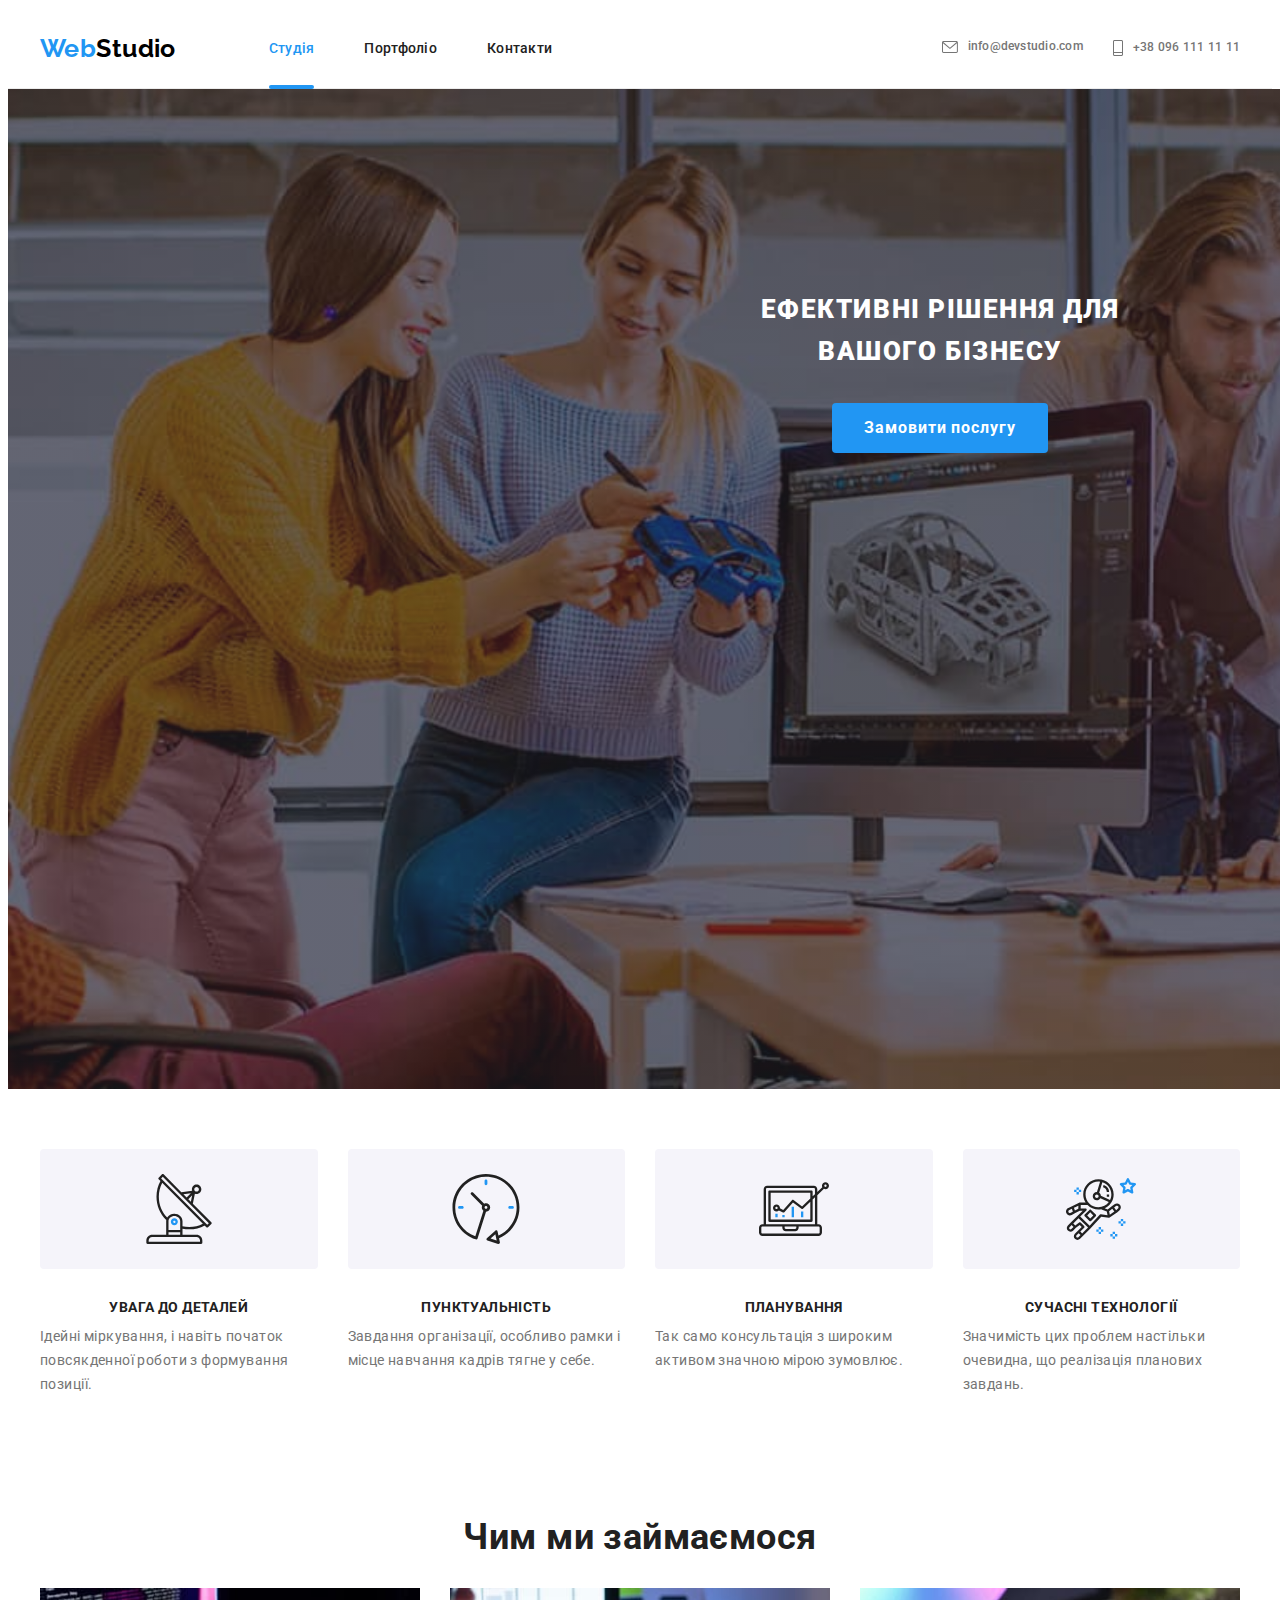
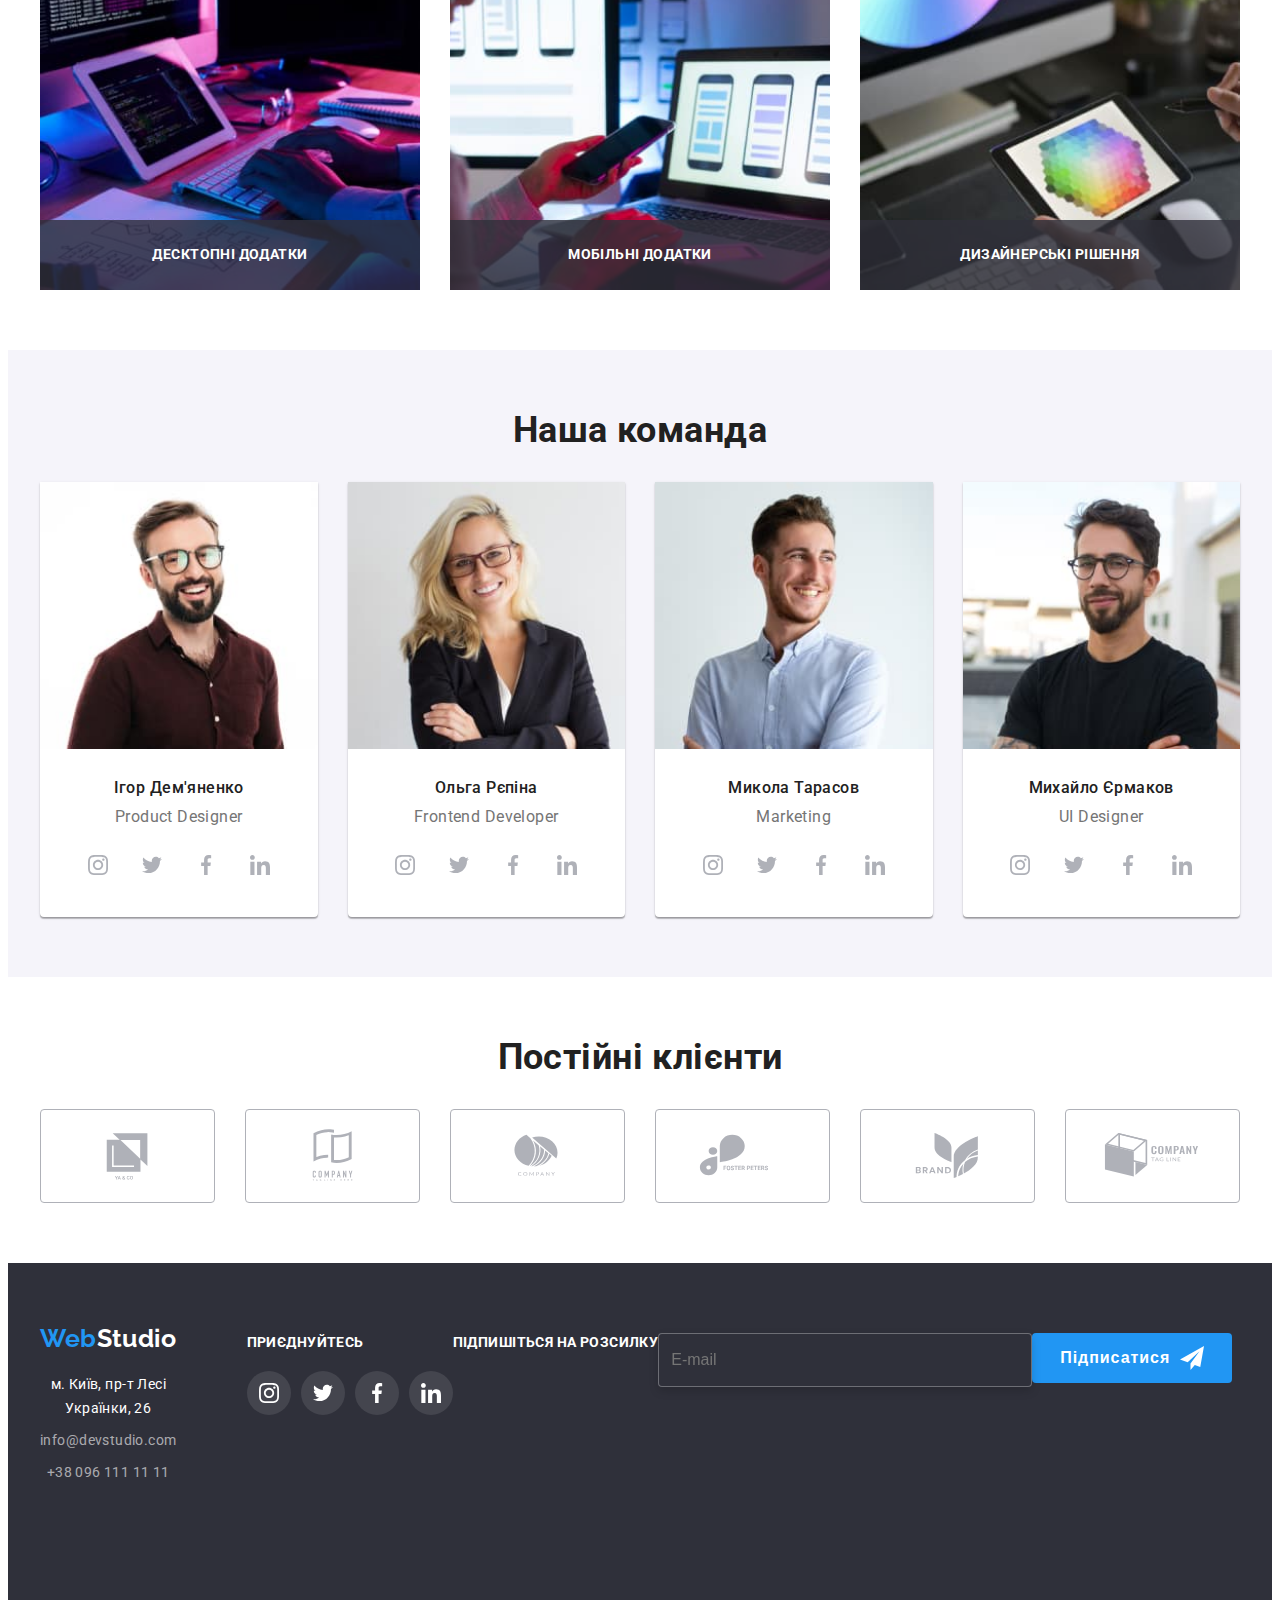
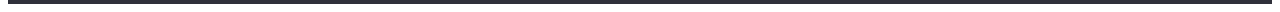
==== commit 96029729: "2" ====
--- a/index.html
+++ b/index.html
@@ -919,13 +919,15 @@
           <p class="subscription__title footer__title">
             Підпишіться на розсилку
           </p>
-          <input
-            class="subscription__mail"
-            type="email"
-            required
-            placeholder="E-mail"
-          />
-          <button class="subscription__btn" type="submit">Підписатися</button>
+          <div class="subscription-wrappep">
+            <input
+              class="subscription__mail"
+              type="email"
+              required
+              placeholder="E-mail"
+            />
+            <button class="subscription__btn" type="submit">Підписатися</button>
+          </div>
         </form>
       </div>
     </footer>
--- a/css/main.min.css
+++ b/css/main.min.css
@@ -1 +1 @@
-:root{--main-font-family: "Roboto", sans-serif;--secondary-font-family: "Raleway", sans-serif;--main-fs: 14px;--main-ls: 0.03em;--accent-color: #2196f3;--mail-color-text: #757575;--secondary-color-text: #212121;--main-bg-color: #ffffff;--main-color-darck-fon: #ffffff;--accent-color-bg: #2196f3;--card-set-gap: 30px;--transition-dur-and-func: 250ms cubic-bezier(0.4, 0, 0.2, 1)}body{background-color:var(--main-bg-color);color:var(--mail-color-text);font-size:var(--main-fs);font-family:var(--main-font-family);letter-spacing:var(--main-ls)}a{text-decoration:none}.list{list-style:none;margin:0;padding:0}h1,h2,h3,h4,p{margin:0;padding:0}img{display:block;width:100%}.title{color:var(--secondary-color-text);font-weight:700;font-size:36px;line-height:1.16;text-align:center;margin-bottom:30px}.section{padding-top:60px;padding-bottom:60px}.section.we-do{padding-top:0}.visually-hidden{position:absolute;white-space:nowrap;width:1px;height:1px;overflow:hidden;border:0;padding:0;clip:rect(0 0 0 0);-webkit-clip-path:inset(50%);clip-path:inset(50%);margin:-1px}.cards,.team-title,.products__item{position:relative}.backdrop.is-hidden{visibility:hidden;opacity:0;pointer-events:none}.container{padding-left:15px;padding-right:15px}@media screen and (min-width: 480px){.container{width:480px;margin-left:auto;margin-right:auto}}@media screen and (min-width: 768px){.container{width:768px}}@media screen and (min-width: 1200px){.container{width:1200px}}.box__header{display:flex;align-items:center}.page__header{border-bottom:1px solid #ececec}.logo{display:block;padding-top:24px;padding-bottom:24px;color:#000;font-family:var(--secondary-font-family);font-weight:700;font-size:25px;line-height:1.2}@media screen and (min-width: 768px){.logo{margin-right:88px}}@media screen and (min-width: 1200px){.logo{margin-right:93px}}.logo__text{color:var(--accent-color)}.navigation__list{display:none;transform:color var(--transition-dur-and-func)}@media screen and (min-width: 768px){.navigation__list{display:flex}}.navigation__item{position:relative;margin-right:50px}.navigation__item:last-child{margin-right:0px}.navigation__link{display:block;padding-bottom:32px;padding-top:32px;color:var(--secondary-color-text);font-weight:500;line-height:1.15;letter-spacing:.02em;transition:color var(--transition-dur-and-func)}.navigation__link:hover,.navigation__link:focus{color:var(--accent-color)}.navigation__link--active{color:var(--accent-color)}.navigation__link--active::after{color:var(--accent-color);position:absolute;content:"";bottom:-1px;left:0;height:4px;width:100%;border-radius:2px;background-color:var(--accent-color-bg)}::after .navigation__link--active{opacity:0}.contacts__list{display:none;margin-left:auto;transition:color var(--transition-dur-and-func)}@media screen and (min-width: 768px){.contacts__list{display:block}}@media screen and (min-width: 768px)and (max-width: 1199px){.contacts__item:not(:last-child){margin-bottom:10px}}@media screen and (min-width: 1200px){.contacts__list{display:flex}}@media screen and (min-width: 1200px){.contacts__item:not(:last-child){margin-right:30px}}.contacts__link{color:var(--mail-color-text);font-weight:500;font-weight:500;font-size:12px;line-height:1.16;letter-spacing:.02em;color:#757575;transition:color var(--transition-dur-and-func)}.contacts__link:hover,.contacts__link:focus{color:var(--accent-color)}@media screen and (min-width: 1200px){.contacts__link{display:flex;align-items:center;padding-bottom:32px;padding-top:32px}}.contacts__icon{fill:var(--mail-color-text);margin-right:10px;transition:fill var(--transition-dur-and-func)}.contacts__link:hover .contacts__icon,.contacts__link:focus .contacts__icon{fill:var(--accent-color)}.mobile-menu{position:fixed;top:0;left:0;width:100%;height:100vh;z-index:100;background:#fff;box-shadow:0px 4px 8px rgba(0,0,0,.04),0px 2px 4px rgba(0,0,0,.08),0px 1px 3px rgba(0,0,0,.16);opacity:0;visibility:hidden;pointer-events:none;transition:opacity var(--transition-dur-and-func),visibility var(--transition-dur-and-func)}.mobile-menu.is-open{opacity:1;visibility:visible;pointer-events:auto}.mobile-menu__container{position:relative;padding-left:40px;padding-top:48px;padding-bottom:50px;height:100vh;display:flex;flex-direction:column}.mobile-menu__button-open{border:none;background-color:inherit;line-height:0;margin-left:auto;padding:0}@media screen and (min-width: 768px){.mobile-menu__button-open{display:none}}.mobile-menu__button-close{position:absolute;top:10px;right:15px;border:none;background-color:inherit;line-height:0;margin-left:auto;padding:0}.mobile-menu-navigation__list{margin-bottom:auto}.mobile-menu-navigation__link{font-weight:500;font-size:40px;line-height:1.17;letter-spacing:.02em;color:var(--secondary-color-text)}.mobile-menu-navigation__item:not(:last-child){margin-bottom:32px}.mobile-menu-contact__link-tel{font-weight:500;font-size:34px;line-height:1.17;letter-spacing:.02em;color:var(--accent-color)}.mobile-menu-contact__link-mail{font-weight:500;font-size:24px;line-height:1.16;letter-spacing:.02em;color:var(--mail-color-text)}.mobile-menu-contact__list{margin-bottom:64px}.mobile-menu-social{display:flex;justify-content:space-between;margin-right:20px;font-weight:500;font-size:18px;line-height:22px;letter-spacing:.02em;color:#2196f3}.mobile-menu-social__item :not(:last-child){margin-right:10px}.mobile-menu-social__item:not(:last-child)::after{content:"";border-right:1px solid rgba(33,33,33,.2);margin-left:10px}.mobile-menu-navigation__link--action{color:var(--accent-color)}.hero__title{margin-bottom:30px;color:var(--main-color-darck-fon);font-weight:900;font-size:26px;line-height:1.61;letter-spacing:.06em;align-items:center;text-transform:uppercase}.hero{padding-top:118px;padding-bottom:118px;padding-left:60px;padding-right:60px;width:100%;height:400px;margin:0 auto;background-color:#2f303a;background-image:linear-gradient(to right, rgba(47, 48, 58, 0.4), rgba(47, 48, 58, 0.4)),url(../images/mob/hero/hero.jpg);background-repeat:no-repeat;background-size:cover;background-position:center;text-align:center}@media(min-device-pixel-ratio: 2),(-webkit-min-device-pixel-ratio: 2),(min-resolution: 192dpi),(min-resolution: 2dppx){.hero{background-image:linear-gradient(to right, rgba(47, 48, 58, 0.4), rgba(47, 48, 58, 0.4)),url(../images/mob/hero/hero@2x.jpg)}}@media screen and (min-width: 768px){.hero{padding-left:204px;padding-right:204px;background-image:linear-gradient(to right, rgba(47, 48, 58, 0.4), rgba(47, 48, 58, 0.4)),url(../images/tablet/hero/hero.jpg)}}@media(min-device-pixel-ratio: 2),(-webkit-min-device-pixel-ratio: 2),(min-resolution: 192dpi),(min-resolution: 2dppx){.hero{background-image:linear-gradient(to right, rgba(47, 48, 58, 0.4), rgba(47, 48, 58, 0.4)),url(../images/tablet/hero/hero@2x.jpg)}}@media screen and (min-width: 1200px){.hero{padding-top:200px;padding-bottom:200px;padding-left:300px;padding-right:300px;height:600px;background-image:linear-gradient(to right, rgba(47, 48, 58, 0.4), rgba(47, 48, 58, 0.4)),url(../images/desktop/bg/hero.jpg)}}@media(min-device-pixel-ratio: 2),(-webkit-min-device-pixel-ratio: 2),(min-resolution: 192dpi),(min-resolution: 2dppx){.hero{background-image:linear-gradient(to right, rgba(47, 48, 58, 0.4), rgba(47, 48, 58, 0.4)),url(../images/desktop/bg/hero@2x.jpg)}}.hero__button{padding-top:10px;padding-bottom:10px;padding-left:32px;padding-right:32px;color:var(--main-color-darck-fon);background-color:var(--accent-color-bg);min-width:200px;font-family:var(--main-font-family);font-weight:700;font-size:16px;line-height:1.87;align-items:center;text-align:center;letter-spacing:.06em;cursor:pointer;border:0px;border-radius:4px;transition:background-color var(--transition-dur-and-func),box-shadow var(--transition-dur-and-func),border-radius var(--transition-dur-and-func)}.hero__button:hover,.hero__button:focus{background-color:#188ce8;box-shadow:0px 4px 4px rgba(0,0,0,.15) 4px}.hero__button .active{background-color:var(--accent-color-bg)}.privileges__title{display:flex;margin-bottom:10px;color:var(--secondary-color-text);font-weight:700;font-size:var(--main-fs);line-height:1.15;text-transform:uppercase;justify-content:center}.privileges__list{display:flex;flex-wrap:wrap;gap:30px}.privileges__item{width:100%}@media screen and (min-width: 768px){.privileges__item{flex-basis:calc((100% - 30px)/2)}}@media screen and (min-width: 1200px){.privileges__item{flex-basis:calc((100% - 90px)/4)}}.privileges__subtitle{line-height:1.7}.privileges__box{display:flex;margin-bottom:30px;height:120px;background-color:#f5f4fa;border-radius:4px;justify-content:center;align-items:center}.privileges__icon{display:flex;width:70px;height:70px}.products__list{display:flex}@media screen and (max-width: 1199px){.products{display:none}}.products__item{flex-basis:calc((100% - 60px)/3)}.products__item:not(:last-child){margin-right:var(--card-set-gap)}.cards__title{position:absolute;bottom:0;left:0;display:flex;width:100%;height:70px;overflow:auto;align-items:center;justify-content:center;font-weight:700;font-size:14px;line-height:1.14;text-align:center;letter-spacing:.03em;text-transform:uppercase;color:var(--main-color-darck-fon);background-color:rgba(47,48,58,.8)}.team{background-color:#f5f4fa}.team__item{background-color:var(--main-bg-color);box-shadow:0px 1px 3px rgba(0,0,0,.12),0px 1px 1px rgba(0,0,0,.14),0px 2px 1px rgba(0,0,0,.2);border-radius:0px 0px 4px 4px}.team__list{display:block}@media screen and (min-width: 768px){.team__list{display:flex;flex-wrap:wrap;-moz-column-gap:30px;column-gap:30px;row-gap:30px}}@media screen and (min-width: 768px){.team__item{display:flex;flex-direction:column;width:calc((100% - 30px)/2)}}@media screen and (min-width: 1200px){.team__item{flex-basis:calc((100% - 90px)/4)}}.team-box__title{margin-bottom:10px;color:var(--secondary-color-text);font-weight:500;font-size:16px;line-height:1.18;text-align:center}.team-box__subtitle{font-size:16px;line-height:1.18;text-align:center;margin-bottom:16px}.team-box{padding-top:30px;padding-bottom:30px}.social-list{display:flex;justify-content:center;-moz-column-gap:10px;column-gap:10px}.social-list__link{display:flex;align-items:center;justify-content:center;width:44px;height:44px;border-radius:50%;background-color:#fff;transition:background-color var(--transition-dur-and-func)}.social-list__link:hover,.social-list__link:focus{background-color:var(--accent-color-bg)}.social-list__icon{fill:#afb1b8;transition:fill var(--transition-dur-and-func)}.social-list__link:hover .social-list__icon,.social-list__link:focus .social-list__icon{fill:#fff}.clients__list{display:flex;flex-wrap:wrap;justify-content:center;align-items:center;gap:30px}.clients__item{flex-basis:calc((100% - 30px)/2)}@media screen and (min-width: 768px){.clients__item{flex-basis:calc((100% - 60px)/3)}}@media screen and (min-width: 1200px){.clients__item{flex-basis:calc((100% - 150px)/6);margin-right:0}}.clients__link{display:flex;align-items:center;justify-content:center;border:1px solid #afb1b8;border-radius:4px;height:92px;transition:fill var(--transition-dur-and-func),border var(--transition-dur-and-func)}.clients__link:hover,.clients__link:focus{border:1px solid #2196f3;border-radius:4px}.clients__icon{fill:#afb1b8;transition:fill var(--transition-dur-and-func)}.clients__link:hover .clients__icon,.clients__link:focus .clients__icon{fill:#2196f3}.box-addres{display:flex;flex-wrap:wrap;width:100%}.page-footer{padding-top:60px;padding-bottom:60px;background-color:#2f303a;line-height:1.7;font-size:14px}.footer-box{display:flex;flex-wrap:wrap;align-items:center}.footer-wrapper{display:flex;flex-wrap:wrap}@media screen and (min-width: 768px){.footer-wrapper{flex-direction:row}}@media screen and (min-width: 768px)and (max-width: 1199px){.box-addres{margin-right:165px}}.box-addres__link{display:block;margin-left:auto;margin-right:auto;gap:9px;margin-bottom:20px;color:var(--main-color-darck-fon);font-family:var(--secondary-font-family);font-weight:700;font-size:25px;line-height:1.2;text-align:center}.address-webstudio{display:block;margin-bottom:60px;width:100%;color:var(--main-color-darck-fon);font-style:normal;text-align:center}@media screen and (min-width: 1200px){.address-webstudio{display:flex;flex-direction:column;justify-content:center;align-items:center}}.address-webstudio__item:not(:last-child){margin-bottom:8px}.address-webstudio__link{font-size:14px;line-height:1.71;letter-spacing:.03em;color:#fff}.address-webstudio__link:hover,.address-webstudio__link:focus{color:var(--accent-color)}.address-webstudio__link-contacts{color:rgba(255,255,255,.6);transition:color var(--transition-dur-and-func)}.footer-social{width:100%;margin-bottom:60px}.footer__title{text-align:center;margin-bottom:20px;font-weight:700;font-size:14px;line-height:1.33;text-transform:uppercase;color:#fff}.footer-social__list{display:flex;justify-content:center;-moz-column-gap:10px;column-gap:10px}.footer-social__link{display:flex;align-items:center;justify-content:center;width:44px;height:44px;border-radius:50%;background-color:rgba(255,255,255,.1);transition:background-color var(--transition-dur-and-func)}.footer-social__link:hover,.footer-social__link:focus{background-color:#2196f3}.footer-social__icon{fill:#fff}.subscription{width:100%}@media screen and (min-width: 1200px){.subscription{display:flex;width:100%;margin-left:auto}}.subscription__mail{display:block;background-color:#2f303a;margin-right:12px;margin-bottom:20px;padding-left:12px;width:100%;height:50px;border:1px solid rgba(255,255,255,.3);filter:drop-shadow(0px 4px 4px rgba(0, 0, 0, 0.15));border-radius:4px;color:rgba(255,255,255,.6);font-size:16px;line-height:1.25}@media screen and (min-width: 768px){.subscription__mail{width:450px;margin-right:auto;margin-left:auto}}.footer__title{text-align:center}.subscription__btn{display:flex;align-items:center;justify-content:center;width:200px;height:50px;margin-left:auto;margin-right:auto;background-color:var(--accent-color-bg);color:var(--main-color-darck-fon);letter-spacing:.06em;font-weight:700;font-size:16px;line-height:1.87;border-radius:4px;border:var(--accent-color-bg);cursor:pointer;transition:background-color var(--transition-dur-and-func),box-shadow var(--transition-dur-and-func),border-radius var(--transition-dur-and-func)}.subscription__btn:hover,.subscription__btn:focus{background-color:#188ce8;box-shadow:0px 4px 4px rgba(0,0,0,.15) 4px}.subscription__btn::after{content:"";width:24px;height:24px;margin-left:10px;background-image:url(../images/svg/icon-send.svg)}.mobile-menu{position:fixed;top:0;left:0;width:100%;height:100vh;z-index:100;background:#fff;box-shadow:0px 4px 8px rgba(0,0,0,.04),0px 2px 4px rgba(0,0,0,.08),0px 1px 3px rgba(0,0,0,.16);opacity:0;visibility:hidden;pointer-events:none;transition:opacity var(--transition-dur-and-func),visibility var(--transition-dur-and-func)}.mobile-menu.is-open{opacity:1;visibility:visible;pointer-events:auto}.mobile-menu__container{position:relative;padding-left:40px;padding-top:48px;padding-bottom:50px;height:100vh;display:flex;flex-direction:column}.mobile-menu__button-open{border:none;background-color:inherit;line-height:0;margin-left:auto;padding:0}@media screen and (min-width: 768px){.mobile-menu__button-open{display:none}}.mobile-menu__button-close{position:absolute;top:10px;right:15px;border:none;background-color:inherit;line-height:0;margin-left:auto;padding:0}.mobile-menu-navigation__list{margin-bottom:auto}.mobile-menu-navigation__link{font-weight:500;font-size:40px;line-height:1.17;letter-spacing:.02em;color:var(--secondary-color-text)}.mobile-menu-navigation__item:not(:last-child){margin-bottom:32px}.mobile-menu-contact__link-tel{font-weight:500;font-size:34px;line-height:1.17;letter-spacing:.02em;color:var(--accent-color)}.mobile-menu-contact__link-mail{font-weight:500;font-size:24px;line-height:1.16;letter-spacing:.02em;color:var(--mail-color-text)}.mobile-menu-contact__list{margin-bottom:64px}.mobile-menu-social{display:flex;justify-content:space-between;margin-right:20px;font-weight:500;font-size:18px;line-height:22px;letter-spacing:.02em;color:#2196f3}.mobile-menu-social__item :not(:last-child){margin-right:10px}.mobile-menu-social__item:not(:last-child)::after{content:"";border-right:1px solid rgba(33,33,33,.2);margin-left:10px}.mobile-menu-navigation__link--action{color:var(--accent-color)}.filter-list{display:flex;flex-wrap:wrap;justify-content:center;margin-bottom:50px;gap:8px}.filter-list__button{padding-top:6px;padding-bottom:6px;padding-left:22px;padding-right:22px;color:var(--secondary-color-text);font-family:var(--main-font-family);font-weight:500;font-size:16px;line-height:1.6;cursor:pointer;border:0px;border-radius:4px;transition:background-color var(--transition-dur-and-func),color var(--transition-dur-and-func),box-shadow var(--transition-dur-and-func)}.filter-list__button:hover,.filter-list__button:focus{background:var(--accent-color-bg);color:var(--main-color-darck-fon);box-shadow:0px 3px 1px rgba(0,0,0,.1),0px 1px 2px rgba(0,0,0,.08),0px 2px 2px rgba(0,0,0,.12);border-radius:4px}.filter-list__button--active{background-color:var(--accent-color-bg);color:var(--main-color-darck-fon);box-shadow:0px 3px 1px rgba(0,0,0,.1),0px 1px 2px rgba(0,0,0,.08),0px 2px 2px rgba(0,0,0,.12)}.example-list{display:block}@media screen and (min-width: 768px){.example-list{display:flex;flex-wrap:wrap;margin-right:calc(-1*var(--card-set-gap));margin-bottom:calc(-1*var(--card-set-gap));gap:30px}}.portfolio-box{position:relative}.example-list__link{display:block;transition:box-shadow var(--transition-dur-and-func)}.example-list__link:hover,.example-list__link:focus{box-shadow:0px 1px 1px rgba(0,0,0,.12),0px 4px 4px rgba(0,0,0,.06),1px 4px 6px rgba(0,0,0,.16)}.example-list__item:not(:last-child){margin-bottom:var(--card-set-gap)}.card-description__title{margin-bottom:4px;color:var(--secondary-color-text);font-weight:700;font-size:18px;line-height:2;letter-spacing:.06em}.card-description__subtitle{font-size:16px;line-height:1.87;color:var(--mail-color-text)}.card-description{border:1px solid #eee;border-top:none;padding-left:20px;padding-right:20px;padding-top:24px;padding-bottom:24px}.ovearly-box{position:relative;overflow:hidden}.ovearlay{position:absolute;top:0;left:0;display:flex;width:100%;height:100%;overflow:auto;padding-left:24px;padding-right:24px;align-items:center;background-color:rgba(33,150,243,.9);font-size:18px;line-height:1.55;letter-spacing:.03em;color:var(--main-color-darck-fon);transform:translateY(101%);transition:transform var(--transition-dur-and-func)}.example-list__link:hover .ovearlay,.example-list__link:focus .ovearlay{transform:translateY(0)}.backdrop{position:fixed;top:0;left:0;z-index:88;width:100%;height:100%;background-color:rgba(0,0,0,.2);transition:opacity var(--transition-dur-and-func),visibility var(--transition-dur-and-func)}.modal{position:absolute;top:50%;left:50%;transform:translate(-50%, -50%);max-width:480px;min-height:auto;padding:40px;background:#fff;box-shadow:0px 1px 3px rgba(0,0,0,.12),0px 1px 1px rgba(0,0,0,.14),0px 2px 1px rgba(0,0,0,.2);border-radius:4px}.modal__btn{position:absolute;display:flex;justify-content:center;align-items:center;top:8px;right:8px;width:30px;height:30px;border-radius:50%;background:#fff;border:1px solid rgba(0,0,0,.1);cursor:pointer}.modal__icon:hover{fill:#188ce8}.form-window{display:flex;flex-direction:column}.form-window__title{margin-bottom:12px;font-weight:700;font-size:20px;line-height:1.15;text-align:center;letter-spacing:.03em;color:var(--secondary-color-text)}.form-window__label{margin-bottom:10px}.form-window__subtitle{display:block;margin-bottom:4px;font-size:12px;line-height:1.16;letter-spacing:.01em}.form-window__wrapper{position:relative;display:block}.form-window__input{padding-left:42px;width:100%;height:40px;border:1px solid rgba(33,33,33,.2);border-radius:4px;transition:border-color var(--transition-dur-and-func)}.form-window__input:focus{outline:none;border-color:var(--accent-color)}.form-window__icon{position:absolute;left:12px;top:50%;transform:translateY(-50%);transition:fill var(--transition-dur-and-func)}.form-window__input:focus+.form-window__icon{fill:var(--accent-color)}.form-window__comment{display:block;padding:16px 12px 16px 12px;width:100%;height:120px;border:1px solid rgba(33,33,33,.2);border-radius:4px;resize:none;transition:border-color var(--transition-dur-and-func)}.form-window__comment:focus{outline:none;border-color:var(--accent-color)}.form-window__comment::-moz-placeholder{font-size:12px;line-height:1.16px;letter-spacing:.01em;color:rgba(117,117,117,.5)}.form-window__comment:-ms-input-placeholder{font-size:12px;line-height:1.16px;letter-spacing:.01em;color:rgba(117,117,117,.5)}.form-window__comment::placeholder{font-size:12px;line-height:1.16px;letter-spacing:.01em;color:rgba(117,117,117,.5)}.form-window__label-coment{margin-bottom:25px}.form-window__lable-checkbox{display:inline-flex;justify-content:center;align-items:center;margin-bottom:30px}.form-window__icon-checked{margin-right:8px;width:16px;height:15px;border:2px solid #212121;border-radius:2px}.form-window__icon-checked-on{display:none}.form-window__input-checkbox:focus+.form-window__icon-checked-on{border-color:var(--accent-color-bg)}.form-window__input-checkbox:checked+.form-window__icon-checked .form-window__icon-checked-on{display:block}.form-window__input-checkbox{position:absolute;-webkit-appearance:none;-moz-appearance:none;appearance:none}.form-window__link{-webkit-text-decoration:revert;text-decoration:revert;font-size:12px;line-height:1.16;letter-spacing:.03em;color:var(--accent-color);transition:-webkit-text-decoration var(--transition-dur-and-func);transition:text-decoration var(--transition-dur-and-func);transition:text-decoration var(--transition-dur-and-func), -webkit-text-decoration var(--transition-dur-and-func)}.form-window__link:hover,.form-window__link:focus{outline:none;text-decoration:none}.form-window__icon-text{display:inline-block;font-size:12px;line-height:1.16;letter-spacing:.03em;color:#757575}.form-window__button{display:flex;padding-top:10px;padding-bottom:10px;padding-left:52px;padding-right:52px;width:200px;color:var(--main-color-darck-fon);background-color:var(--accent-color-bg);font-family:var(--main-font-family);font-weight:700;font-size:16px;line-height:1.87;margin-left:auto;margin-right:auto;align-items:center;justify-content:center;letter-spacing:.06em;cursor:pointer;border:0px;border-radius:4px;transition:background-color var(--transition-dur-and-func),box-shadow var(--transition-dur-and-func),border-radius var(--transition-dur-and-func)}.form-window__button:hover,.form-window__button:focus{outline:none;background-color:#188ce8;box-shadow:0px 4px 4px rgba(0,0,0,.15) 4px}/*# sourceMappingURL=main.min.css.map */+:root{--main-font-family: "Roboto", sans-serif;--secondary-font-family: "Raleway", sans-serif;--main-fs: 14px;--main-ls: 0.03em;--accent-color: #2196f3;--mail-color-text: #757575;--secondary-color-text: #212121;--main-bg-color: #ffffff;--main-color-darck-fon: #ffffff;--accent-color-bg: #2196f3;--card-set-gap: 30px;--transition-dur-and-func: 250ms cubic-bezier(0.4, 0, 0.2, 1)}body{background-color:var(--main-bg-color);color:var(--mail-color-text);font-size:var(--main-fs);font-family:var(--main-font-family);letter-spacing:var(--main-ls)}a{text-decoration:none}.list{list-style:none;margin:0;padding:0}h1,h2,h3,h4,p{margin:0;padding:0}img{display:block;width:100%}.title{color:var(--secondary-color-text);font-weight:700;font-size:36px;line-height:1.16;text-align:center;margin-bottom:30px}.section{padding-top:60px;padding-bottom:60px}.section.we-do{padding-top:0}.visually-hidden{position:absolute;white-space:nowrap;width:1px;height:1px;overflow:hidden;border:0;padding:0;clip:rect(0 0 0 0);-webkit-clip-path:inset(50%);clip-path:inset(50%);margin:-1px}.cards,.team-title,.products__item{position:relative}.backdrop.is-hidden{visibility:hidden;opacity:0;pointer-events:none}.container{padding-left:15px;padding-right:15px}@media screen and (min-width: 480px){.container{width:480px;margin-left:auto;margin-right:auto}}@media screen and (min-width: 768px){.container{width:768px}}@media screen and (min-width: 1200px){.container{width:1200px}}.box__header{display:flex;align-items:center}.page__header{border-bottom:1px solid #ececec}.logo{display:block;padding-top:24px;padding-bottom:24px;color:#000;font-family:var(--secondary-font-family);font-weight:700;font-size:25px;line-height:1.2}@media screen and (min-width: 768px){.logo{margin-right:88px}}@media screen and (min-width: 1200px){.logo{margin-right:93px}}.logo__text{color:var(--accent-color)}.navigation__list{display:none;transform:color var(--transition-dur-and-func)}@media screen and (min-width: 768px){.navigation__list{display:flex}}.navigation__item{position:relative;margin-right:50px}.navigation__item:last-child{margin-right:0px}.navigation__link{display:block;padding-bottom:32px;padding-top:32px;color:var(--secondary-color-text);font-weight:500;line-height:1.15;letter-spacing:.02em;transition:color var(--transition-dur-and-func)}.navigation__link:hover,.navigation__link:focus{color:var(--accent-color)}.navigation__link--active{color:var(--accent-color)}.navigation__link--active::after{color:var(--accent-color);position:absolute;content:"";bottom:-1px;left:0;height:4px;width:100%;border-radius:2px;background-color:var(--accent-color-bg)}::after .navigation__link--active{opacity:0}.contacts__list{display:none;margin-left:auto;transition:color var(--transition-dur-and-func)}@media screen and (min-width: 768px){.contacts__list{display:block}}@media screen and (min-width: 768px)and (max-width: 1199px){.contacts__item:not(:last-child){margin-bottom:10px}}@media screen and (min-width: 1200px){.contacts__list{display:flex}}@media screen and (min-width: 1200px){.contacts__item:not(:last-child){margin-right:30px}}.contacts__link{color:var(--mail-color-text);font-weight:500;font-weight:500;font-size:12px;line-height:1.16;letter-spacing:.02em;color:#757575;transition:color var(--transition-dur-and-func)}.contacts__link:hover,.contacts__link:focus{color:var(--accent-color)}@media screen and (min-width: 1200px){.contacts__link{display:flex;align-items:center;padding-bottom:32px;padding-top:32px}}.contacts__icon{fill:var(--mail-color-text);margin-right:10px;transition:fill var(--transition-dur-and-func)}.contacts__link:hover .contacts__icon,.contacts__link:focus .contacts__icon{fill:var(--accent-color)}.mobile-menu{position:fixed;top:0;left:0;width:100%;height:100vh;z-index:100;background:#fff;box-shadow:0px 4px 8px rgba(0,0,0,.04),0px 2px 4px rgba(0,0,0,.08),0px 1px 3px rgba(0,0,0,.16);opacity:0;visibility:hidden;pointer-events:none;transition:opacity var(--transition-dur-and-func),visibility var(--transition-dur-and-func)}.mobile-menu.is-open{opacity:1;visibility:visible;pointer-events:auto}.mobile-menu__container{position:relative;padding-left:40px;padding-top:48px;padding-bottom:50px;height:100vh;display:flex;flex-direction:column}.mobile-menu__button-open{border:none;background-color:inherit;line-height:0;margin-left:auto;padding:0}@media screen and (min-width: 768px){.mobile-menu__button-open{display:none}}.mobile-menu__button-close{position:absolute;top:10px;right:15px;border:none;background-color:inherit;line-height:0;margin-left:auto;padding:0}.mobile-menu-navigation__list{margin-bottom:auto}.mobile-menu-navigation__link{font-weight:500;font-size:40px;line-height:1.17;letter-spacing:.02em;color:var(--secondary-color-text)}.mobile-menu-navigation__item:not(:last-child){margin-bottom:32px}.mobile-menu-contact__link-tel{font-weight:500;font-size:34px;line-height:1.17;letter-spacing:.02em;color:var(--accent-color)}.mobile-menu-contact__link-mail{font-weight:500;font-size:24px;line-height:1.16;letter-spacing:.02em;color:var(--mail-color-text)}.mobile-menu-contact__list{margin-bottom:64px}.mobile-menu-social{display:flex;justify-content:space-between;margin-right:20px;font-weight:500;font-size:18px;line-height:22px;letter-spacing:.02em;color:#2196f3}.mobile-menu-social__item :not(:last-child){margin-right:10px}.mobile-menu-social__item:not(:last-child)::after{content:"";border-right:1px solid rgba(33,33,33,.2);margin-left:10px}.mobile-menu-navigation__link--action{color:var(--accent-color)}.hero__title{margin-bottom:30px;color:var(--main-color-darck-fon);font-weight:900;font-size:26px;line-height:1.61;letter-spacing:.06em;align-items:center;text-transform:uppercase}.hero{padding-top:118px;padding-bottom:118px;padding-left:60px;padding-right:60px;width:100%;height:400px;margin:0 auto;background-color:#2f303a;background-image:linear-gradient(to right, rgba(47, 48, 58, 0.4), rgba(47, 48, 58, 0.4)),url(../images/mob/hero/hero.jpg);background-repeat:no-repeat;background-size:cover;background-position:center;text-align:center}@media(min-device-pixel-ratio: 2),(-webkit-min-device-pixel-ratio: 2),(min-resolution: 192dpi),(min-resolution: 2dppx){.hero{background-image:linear-gradient(to right, rgba(47, 48, 58, 0.4), rgba(47, 48, 58, 0.4)),url(../images/mob/hero/hero@2x.jpg)}}@media screen and (min-width: 768px){.hero{padding-left:204px;padding-right:204px;background-image:linear-gradient(to right, rgba(47, 48, 58, 0.4), rgba(47, 48, 58, 0.4)),url(../images/tablet/hero/hero.jpg)}}@media(min-device-pixel-ratio: 2),(-webkit-min-device-pixel-ratio: 2),(min-resolution: 192dpi),(min-resolution: 2dppx){.hero{background-image:linear-gradient(to right, rgba(47, 48, 58, 0.4), rgba(47, 48, 58, 0.4)),url(../images/tablet/hero/hero@2x.jpg)}}@media screen and (min-width: 1200px){.hero{padding-top:200px;padding-bottom:200px;padding-left:300px;padding-right:300px;height:600px;background-image:linear-gradient(to right, rgba(47, 48, 58, 0.4), rgba(47, 48, 58, 0.4)),url(../images/desktop/bg/hero.jpg)}}@media(min-device-pixel-ratio: 2),(-webkit-min-device-pixel-ratio: 2),(min-resolution: 192dpi),(min-resolution: 2dppx){.hero{background-image:linear-gradient(to right, rgba(47, 48, 58, 0.4), rgba(47, 48, 58, 0.4)),url(../images/desktop/bg/hero@2x.jpg)}}.hero__button{padding-top:10px;padding-bottom:10px;padding-left:32px;padding-right:32px;color:var(--main-color-darck-fon);background-color:var(--accent-color-bg);min-width:200px;font-family:var(--main-font-family);font-weight:700;font-size:16px;line-height:1.87;align-items:center;text-align:center;letter-spacing:.06em;cursor:pointer;border:0px;border-radius:4px;transition:background-color var(--transition-dur-and-func),box-shadow var(--transition-dur-and-func),border-radius var(--transition-dur-and-func)}.hero__button:hover,.hero__button:focus{background-color:#188ce8;box-shadow:0px 4px 4px rgba(0,0,0,.15) 4px}.hero__button .active{background-color:var(--accent-color-bg)}.privileges__title{display:flex;margin-bottom:10px;color:var(--secondary-color-text);font-weight:700;font-size:var(--main-fs);line-height:1.15;text-transform:uppercase;justify-content:center}.privileges__list{display:flex;flex-wrap:wrap;gap:30px}.privileges__item{width:100%}@media screen and (min-width: 768px){.privileges__item{flex-basis:calc((100% - 30px)/2)}}@media screen and (min-width: 1200px){.privileges__item{flex-basis:calc((100% - 90px)/4)}}.privileges__subtitle{line-height:1.7}.privileges__box{display:flex;margin-bottom:30px;height:120px;background-color:#f5f4fa;border-radius:4px;justify-content:center;align-items:center}.privileges__icon{display:flex;width:70px;height:70px}.products__list{display:flex}@media screen and (max-width: 1199px){.products{display:none}}.products__item{flex-basis:calc((100% - 60px)/3)}.products__item:not(:last-child){margin-right:var(--card-set-gap)}.cards__title{position:absolute;bottom:0;left:0;display:flex;width:100%;height:70px;overflow:auto;align-items:center;justify-content:center;font-weight:700;font-size:14px;line-height:1.14;text-align:center;letter-spacing:.03em;text-transform:uppercase;color:var(--main-color-darck-fon);background-color:rgba(47,48,58,.8)}.team{background-color:#f5f4fa}.team__item{background-color:var(--main-bg-color);box-shadow:0px 1px 3px rgba(0,0,0,.12),0px 1px 1px rgba(0,0,0,.14),0px 2px 1px rgba(0,0,0,.2);border-radius:0px 0px 4px 4px}.team__list{display:block}@media screen and (min-width: 768px){.team__list{display:flex;flex-wrap:wrap;-moz-column-gap:30px;column-gap:30px;row-gap:30px}}@media screen and (min-width: 768px){.team__item{display:flex;flex-direction:column;width:calc((100% - 30px)/2)}}@media screen and (min-width: 1200px){.team__item{flex-basis:calc((100% - 90px)/4)}}.team-box__title{margin-bottom:10px;color:var(--secondary-color-text);font-weight:500;font-size:16px;line-height:1.18;text-align:center}.team-box__subtitle{font-size:16px;line-height:1.18;text-align:center;margin-bottom:16px}.team-box{padding-top:30px;padding-bottom:30px}.social-list{display:flex;justify-content:center;-moz-column-gap:10px;column-gap:10px}.social-list__link{display:flex;align-items:center;justify-content:center;width:44px;height:44px;border-radius:50%;background-color:#fff;transition:background-color var(--transition-dur-and-func)}.social-list__link:hover,.social-list__link:focus{background-color:var(--accent-color-bg)}.social-list__icon{fill:#afb1b8;transition:fill var(--transition-dur-and-func)}.social-list__link:hover .social-list__icon,.social-list__link:focus .social-list__icon{fill:#fff}.clients__list{display:flex;flex-wrap:wrap;justify-content:center;align-items:center;gap:30px}.clients__item{flex-basis:calc((100% - 30px)/2)}@media screen and (min-width: 768px){.clients__item{flex-basis:calc((100% - 60px)/3)}}@media screen and (min-width: 1200px){.clients__item{flex-basis:calc((100% - 150px)/6);margin-right:0}}.clients__link{display:flex;align-items:center;justify-content:center;border:1px solid #afb1b8;border-radius:4px;height:92px;transition:fill var(--transition-dur-and-func),border var(--transition-dur-and-func)}.clients__link:hover,.clients__link:focus{border:1px solid #2196f3;border-radius:4px}.clients__icon{fill:#afb1b8;transition:fill var(--transition-dur-and-func)}.clients__link:hover .clients__icon,.clients__link:focus .clients__icon{fill:#2196f3}.box-addres{display:flex;flex-wrap:wrap;width:100%}.page-footer{padding-top:60px;padding-bottom:60px;background-color:#2f303a;line-height:1.7;font-size:14px}.footer-box{display:flex;flex-wrap:wrap;align-items:center}@media screen and (min-width: 1200px){.footer-box{flex-wrap:nowrap;justify-content:space-between;align-items:baseline}}.footer-wrapper{display:flex;flex-wrap:wrap}@media screen and (min-width: 768px){.footer-wrapper{flex-wrap:initial}}@media screen and (min-width: 1200px){.footer-wrapper{align-items:baseline}}@media screen and (min-width: 768px)and (max-width: 1199px){.box-addres{margin-right:165px}}@media screen and (min-width: 1200px){.footer-box{display:flex}}@media screen and (min-width: 1200px){.subscription-wrappep{display:flex}}.box-addres__link{display:block;margin-left:auto;margin-right:auto;gap:9px;margin-bottom:20px;color:var(--main-color-darck-fon);font-family:var(--secondary-font-family);font-weight:700;font-size:25px;line-height:1.2;text-align:center}.address-webstudio{display:block;margin-bottom:60px;width:100%;color:var(--main-color-darck-fon);font-style:normal;text-align:center}@media screen and (min-width: 1200px){.address-webstudio{display:flex;flex-direction:column;justify-content:center;align-items:center}}.address-webstudio__item:not(:last-child){margin-bottom:8px}.address-webstudio__link{font-size:14px;line-height:1.71;letter-spacing:.03em;color:#fff}.address-webstudio__link:hover,.address-webstudio__link:focus{color:var(--accent-color)}.address-webstudio__link-contacts{color:rgba(255,255,255,.6);transition:color var(--transition-dur-and-func)}.footer-social{width:100%;margin-bottom:60px}@media screen and (min-width: 1200px){.footer-social{margin-left:70px;margin-bottom:0;display:flex;flex-direction:column;align-items:flex-start}}.footer__title{text-align:center;margin-bottom:20px;font-weight:700;font-size:14px;line-height:1.33;text-transform:uppercase;color:#fff}.footer-social__list{display:flex;justify-content:center;-moz-column-gap:10px;column-gap:10px}.footer-social__link{display:flex;align-items:center;justify-content:center;width:44px;height:44px;border-radius:50%;background-color:rgba(255,255,255,.1);transition:background-color var(--transition-dur-and-func)}.footer-social__link:hover,.footer-social__link:focus{background-color:#2196f3}.footer-social__icon{fill:#fff}.subscription{width:100%}@media screen and (min-width: 1200px){.subscription{display:inline-flex}}.subscription__mail{display:block;background-color:#2f303a;margin-right:12px;margin-bottom:20px;padding-left:12px;width:100%;height:50px;border:1px solid rgba(255,255,255,.3);filter:drop-shadow(0px 4px 4px rgba(0, 0, 0, 0.15));border-radius:4px;color:rgba(255,255,255,.6);font-size:16px;line-height:1.25}@media screen and (min-width: 768px){.subscription__mail{width:450px;margin-right:auto;margin-left:auto}}@media screen and (min-width: 1200px){.subscription__mail{display:inline-flex;width:358px;margin-right:0;margin-left:0}}.footer__title{text-align:center}@media screen and (min-width: 1200px){.footer__title{display:flex}}.subscription__btn{display:flex;align-items:center;justify-content:center;width:200px;height:50px;margin-left:auto;margin-right:auto;background-color:var(--accent-color-bg);color:var(--main-color-darck-fon);letter-spacing:.06em;font-weight:700;font-size:16px;line-height:1.87;border-radius:4px;border:var(--accent-color-bg);cursor:pointer;transition:background-color var(--transition-dur-and-func),box-shadow var(--transition-dur-and-func),border-radius var(--transition-dur-and-func)}.subscription__btn:hover,.subscription__btn:focus{background-color:#188ce8;box-shadow:0px 4px 4px rgba(0,0,0,.15) 4px}.subscription__btn::after{content:"";width:24px;height:24px;margin-left:10px;background-image:url(../images/svg/icon-send.svg)}.mobile-menu{position:fixed;top:0;left:0;width:100%;height:100vh;z-index:100;background:#fff;box-shadow:0px 4px 8px rgba(0,0,0,.04),0px 2px 4px rgba(0,0,0,.08),0px 1px 3px rgba(0,0,0,.16);opacity:0;visibility:hidden;pointer-events:none;transition:opacity var(--transition-dur-and-func),visibility var(--transition-dur-and-func)}.mobile-menu.is-open{opacity:1;visibility:visible;pointer-events:auto}.mobile-menu__container{position:relative;padding-left:40px;padding-top:48px;padding-bottom:50px;height:100vh;display:flex;flex-direction:column}.mobile-menu__button-open{border:none;background-color:inherit;line-height:0;margin-left:auto;padding:0}@media screen and (min-width: 768px){.mobile-menu__button-open{display:none}}.mobile-menu__button-close{position:absolute;top:10px;right:15px;border:none;background-color:inherit;line-height:0;margin-left:auto;padding:0}.mobile-menu-navigation__list{margin-bottom:auto}.mobile-menu-navigation__link{font-weight:500;font-size:40px;line-height:1.17;letter-spacing:.02em;color:var(--secondary-color-text)}.mobile-menu-navigation__item:not(:last-child){margin-bottom:32px}.mobile-menu-contact__link-tel{font-weight:500;font-size:34px;line-height:1.17;letter-spacing:.02em;color:var(--accent-color)}.mobile-menu-contact__link-mail{font-weight:500;font-size:24px;line-height:1.16;letter-spacing:.02em;color:var(--mail-color-text)}.mobile-menu-contact__list{margin-bottom:64px}.mobile-menu-social{display:flex;justify-content:space-between;margin-right:20px;font-weight:500;font-size:18px;line-height:22px;letter-spacing:.02em;color:#2196f3}.mobile-menu-social__item :not(:last-child){margin-right:10px}.mobile-menu-social__item:not(:last-child)::after{content:"";border-right:1px solid rgba(33,33,33,.2);margin-left:10px}.mobile-menu-navigation__link--action{color:var(--accent-color)}.filter-list{display:flex;flex-wrap:wrap;justify-content:center;margin-bottom:50px;gap:8px}.filter-list__button{padding-top:6px;padding-bottom:6px;padding-left:22px;padding-right:22px;color:var(--secondary-color-text);font-family:var(--main-font-family);font-weight:500;font-size:16px;line-height:1.6;cursor:pointer;border:0px;border-radius:4px;transition:background-color var(--transition-dur-and-func),color var(--transition-dur-and-func),box-shadow var(--transition-dur-and-func)}.filter-list__button:hover,.filter-list__button:focus{background:var(--accent-color-bg);color:var(--main-color-darck-fon);box-shadow:0px 3px 1px rgba(0,0,0,.1),0px 1px 2px rgba(0,0,0,.08),0px 2px 2px rgba(0,0,0,.12);border-radius:4px}.filter-list__button--active{background-color:var(--accent-color-bg);color:var(--main-color-darck-fon);box-shadow:0px 3px 1px rgba(0,0,0,.1),0px 1px 2px rgba(0,0,0,.08),0px 2px 2px rgba(0,0,0,.12)}.example-list{display:block}@media screen and (min-width: 768px){.example-list{display:flex;flex-wrap:wrap;margin-right:calc(-1*var(--card-set-gap));margin-bottom:calc(-1*var(--card-set-gap));gap:30px}}.portfolio-box{position:relative}.example-list__link{display:block;transition:box-shadow var(--transition-dur-and-func)}.example-list__link:hover,.example-list__link:focus{box-shadow:0px 1px 1px rgba(0,0,0,.12),0px 4px 4px rgba(0,0,0,.06),1px 4px 6px rgba(0,0,0,.16)}.example-list__item:not(:last-child){margin-bottom:var(--card-set-gap)}.card-description__title{margin-bottom:4px;color:var(--secondary-color-text);font-weight:700;font-size:18px;line-height:2;letter-spacing:.06em}.card-description__subtitle{font-size:16px;line-height:1.87;color:var(--mail-color-text)}.card-description{border:1px solid #eee;border-top:none;padding-left:20px;padding-right:20px;padding-top:24px;padding-bottom:24px}.ovearly-box{position:relative;overflow:hidden}.ovearlay{position:absolute;top:0;left:0;display:flex;width:100%;height:100%;overflow:auto;padding-left:24px;padding-right:24px;align-items:center;background-color:rgba(33,150,243,.9);font-size:18px;line-height:1.55;letter-spacing:.03em;color:var(--main-color-darck-fon);transform:translateY(101%);transition:transform var(--transition-dur-and-func)}.example-list__link:hover .ovearlay,.example-list__link:focus .ovearlay{transform:translateY(0)}.backdrop{position:fixed;top:0;left:0;z-index:88;width:100%;height:100%;background-color:rgba(0,0,0,.2);transition:opacity var(--transition-dur-and-func),visibility var(--transition-dur-and-func)}.modal{position:absolute;top:50%;left:50%;transform:translate(-50%, -50%);max-width:480px;min-height:auto;padding:40px;background:#fff;box-shadow:0px 1px 3px rgba(0,0,0,.12),0px 1px 1px rgba(0,0,0,.14),0px 2px 1px rgba(0,0,0,.2);border-radius:4px}.modal__btn{position:absolute;display:flex;justify-content:center;align-items:center;top:8px;right:8px;width:30px;height:30px;border-radius:50%;background:#fff;border:1px solid rgba(0,0,0,.1);cursor:pointer}.modal__icon:hover{fill:#188ce8}.form-window{display:flex;flex-direction:column}.form-window__title{margin-bottom:12px;font-weight:700;font-size:20px;line-height:1.15;text-align:center;letter-spacing:.03em;color:var(--secondary-color-text)}.form-window__label{margin-bottom:10px}.form-window__subtitle{display:block;margin-bottom:4px;font-size:12px;line-height:1.16;letter-spacing:.01em}.form-window__wrapper{position:relative;display:block}.form-window__input{padding-left:42px;width:100%;height:40px;border:1px solid rgba(33,33,33,.2);border-radius:4px;transition:border-color var(--transition-dur-and-func)}.form-window__input:focus{outline:none;border-color:var(--accent-color)}.form-window__icon{position:absolute;left:12px;top:50%;transform:translateY(-50%);transition:fill var(--transition-dur-and-func)}.form-window__input:focus+.form-window__icon{fill:var(--accent-color)}.form-window__comment{display:block;padding:16px 12px 16px 12px;width:100%;height:120px;border:1px solid rgba(33,33,33,.2);border-radius:4px;resize:none;transition:border-color var(--transition-dur-and-func)}.form-window__comment:focus{outline:none;border-color:var(--accent-color)}.form-window__comment::-moz-placeholder{font-size:12px;line-height:1.16px;letter-spacing:.01em;color:rgba(117,117,117,.5)}.form-window__comment:-ms-input-placeholder{font-size:12px;line-height:1.16px;letter-spacing:.01em;color:rgba(117,117,117,.5)}.form-window__comment::placeholder{font-size:12px;line-height:1.16px;letter-spacing:.01em;color:rgba(117,117,117,.5)}.form-window__label-coment{margin-bottom:25px}.form-window__lable-checkbox{display:inline-flex;justify-content:center;align-items:center;margin-bottom:30px}.form-window__icon-checked{margin-right:8px;width:16px;height:15px;border:2px solid #212121;border-radius:2px}.form-window__icon-checked-on{display:none}.form-window__input-checkbox:focus+.form-window__icon-checked-on{border-color:var(--accent-color-bg)}.form-window__input-checkbox:checked+.form-window__icon-checked .form-window__icon-checked-on{display:block}.form-window__input-checkbox{position:absolute;-webkit-appearance:none;-moz-appearance:none;appearance:none}.form-window__link{-webkit-text-decoration:revert;text-decoration:revert;font-size:12px;line-height:1.16;letter-spacing:.03em;color:var(--accent-color);transition:-webkit-text-decoration var(--transition-dur-and-func);transition:text-decoration var(--transition-dur-and-func);transition:text-decoration var(--transition-dur-and-func), -webkit-text-decoration var(--transition-dur-and-func)}.form-window__link:hover,.form-window__link:focus{outline:none;text-decoration:none}.form-window__icon-text{display:inline-block;font-size:12px;line-height:1.16;letter-spacing:.03em;color:#757575}.form-window__button{display:flex;padding-top:10px;padding-bottom:10px;padding-left:52px;padding-right:52px;width:200px;color:var(--main-color-darck-fon);background-color:var(--accent-color-bg);font-family:var(--main-font-family);font-weight:700;font-size:16px;line-height:1.87;margin-left:auto;margin-right:auto;align-items:center;justify-content:center;letter-spacing:.06em;cursor:pointer;border:0px;border-radius:4px;transition:background-color var(--transition-dur-and-func),box-shadow var(--transition-dur-and-func),border-radius var(--transition-dur-and-func)}.form-window__button:hover,.form-window__button:focus{outline:none;background-color:#188ce8;box-shadow:0px 4px 4px rgba(0,0,0,.15) 4px}/*# sourceMappingURL=main.min.css.map */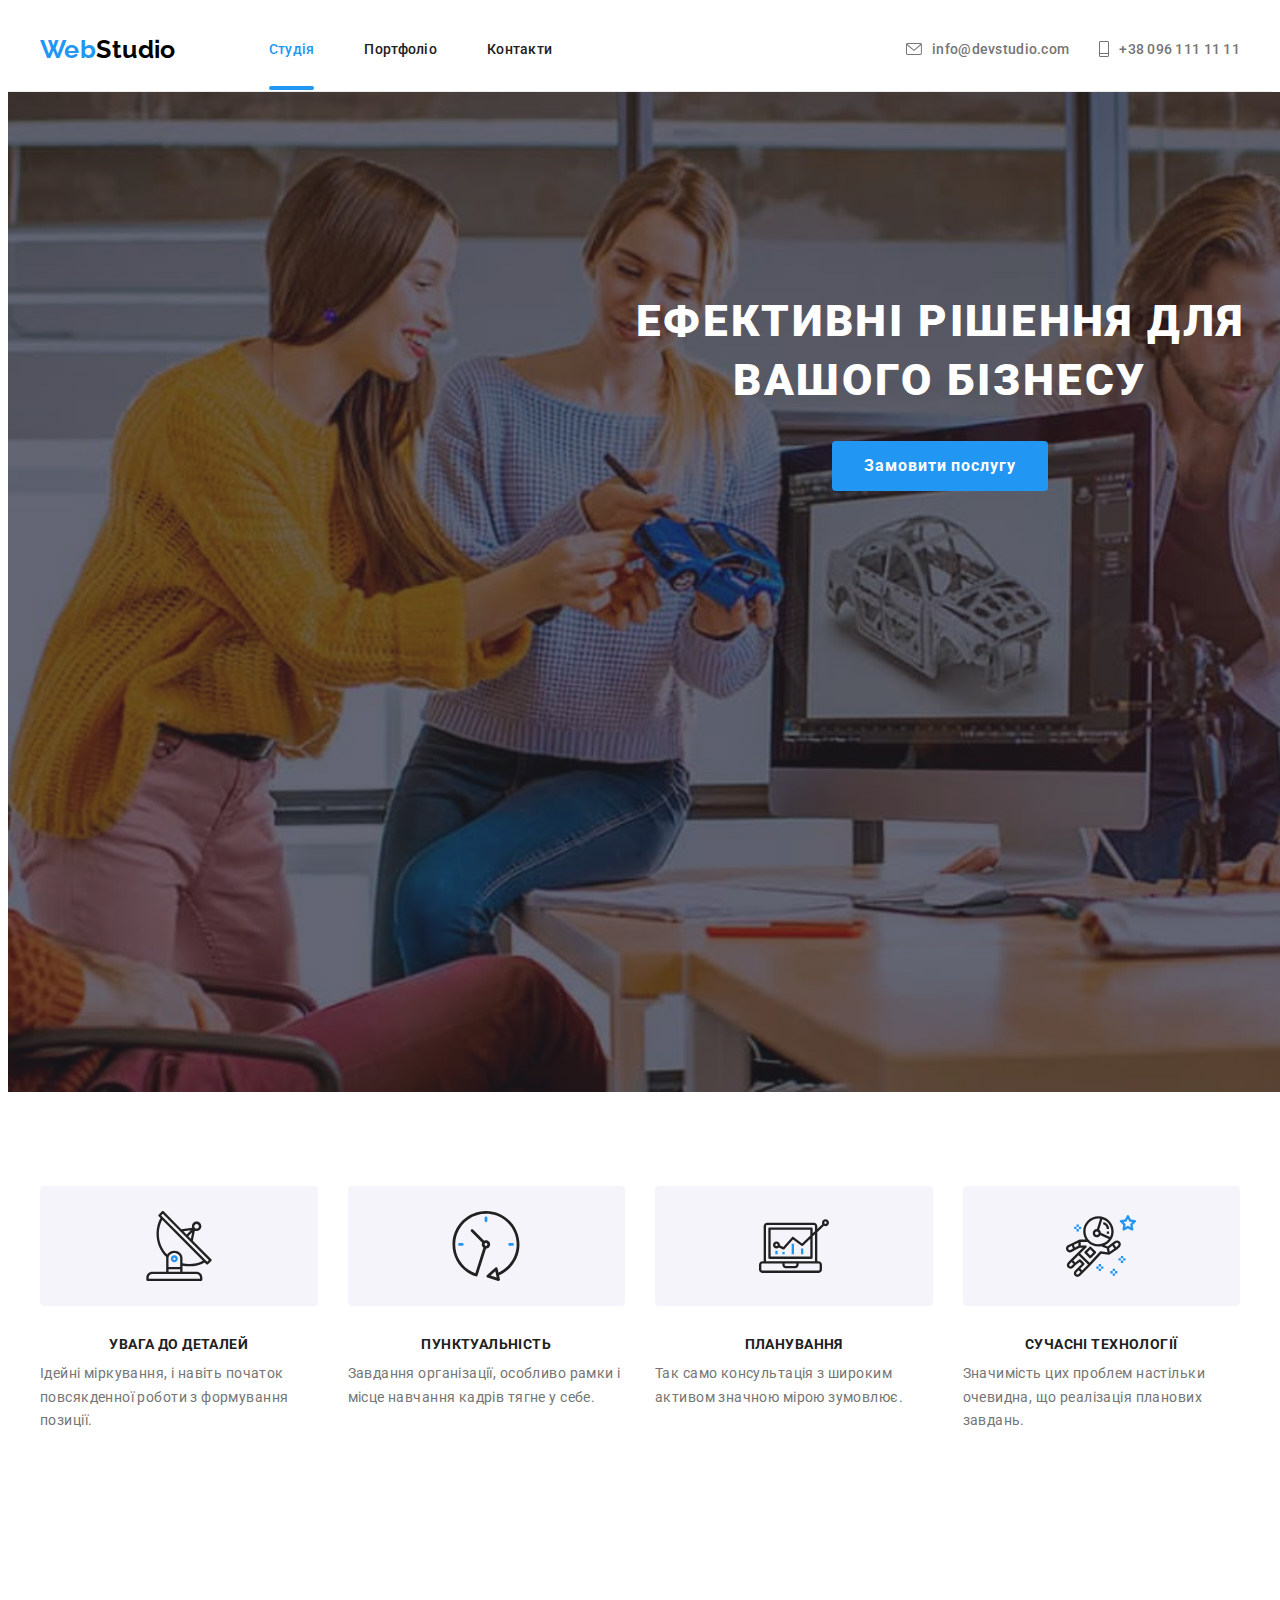
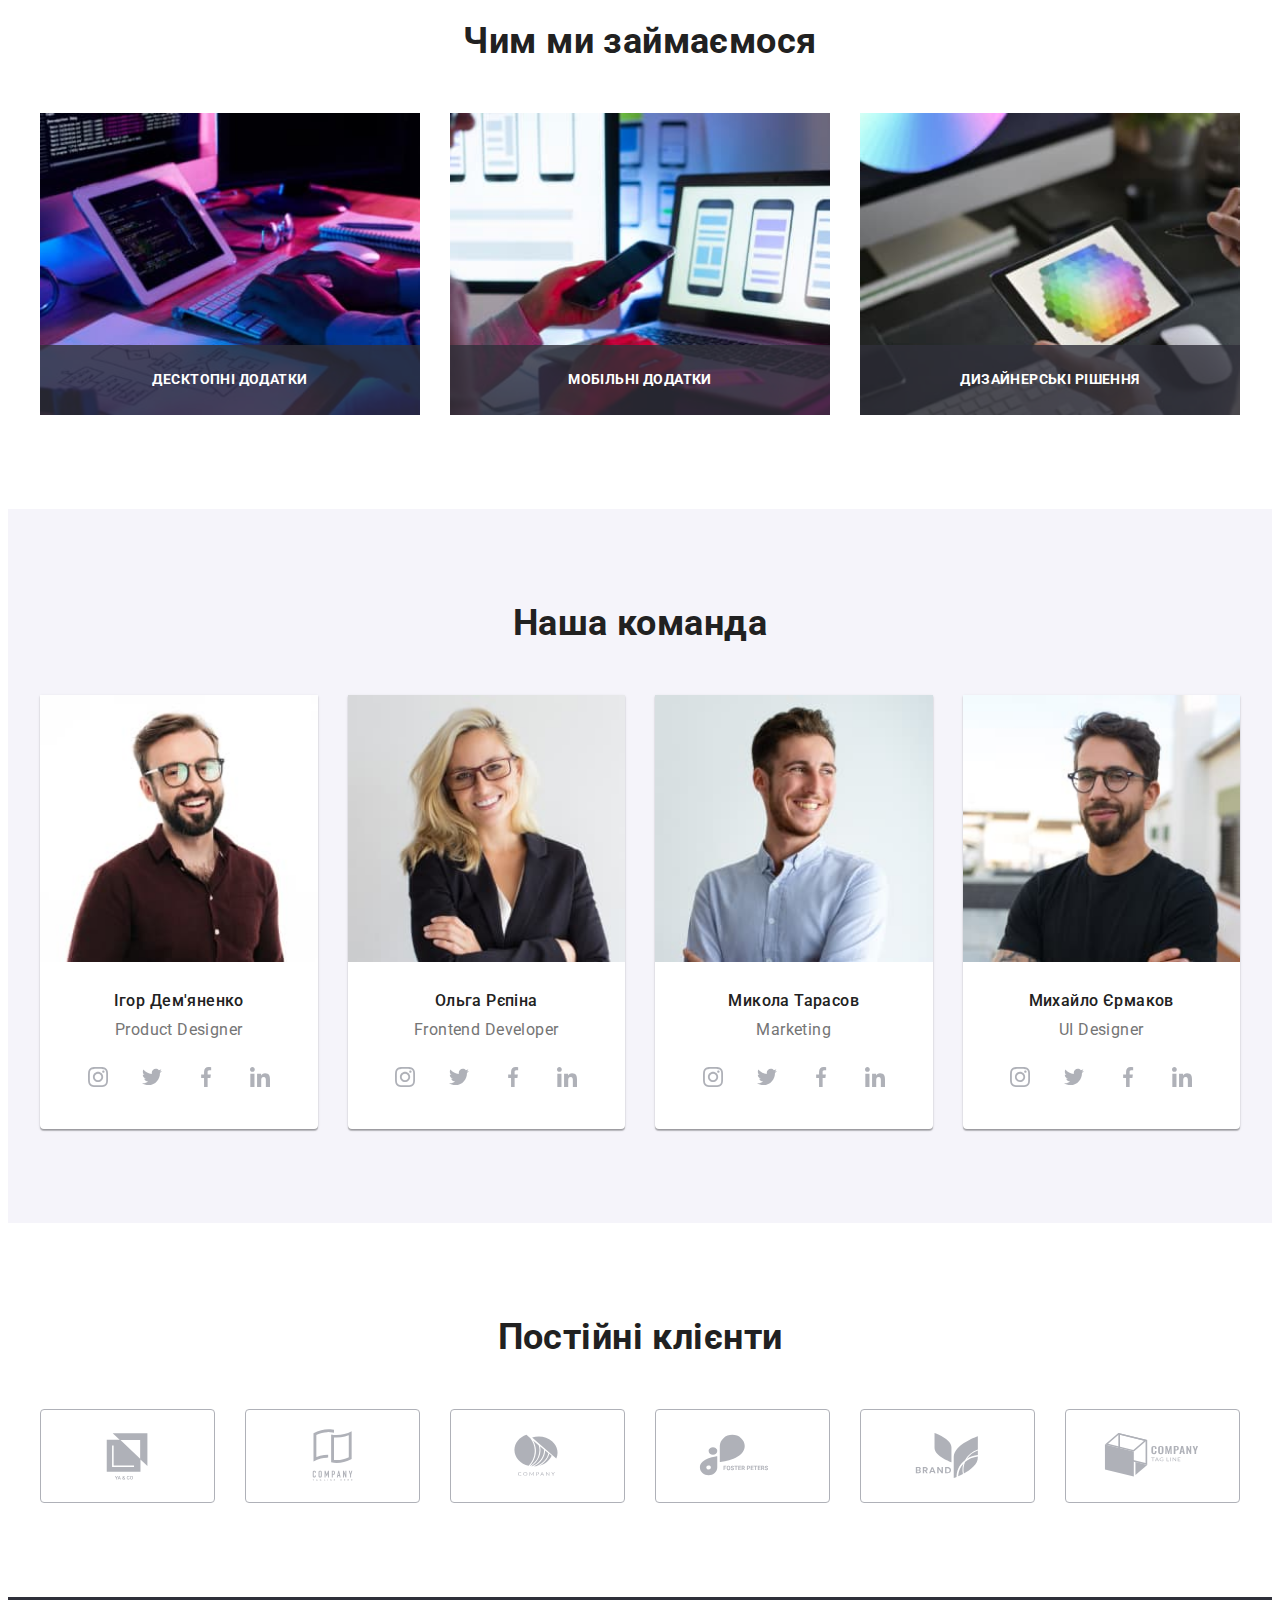
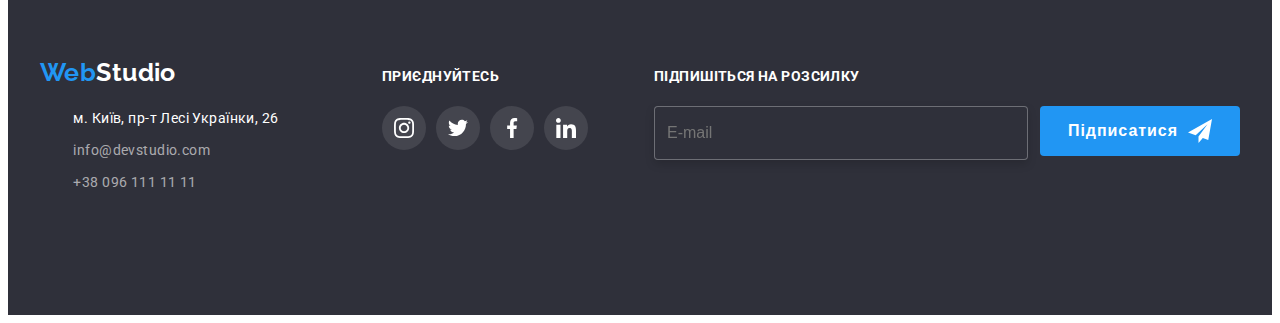
==== commit ac597a33: "fix1" ====
--- a/index.html
+++ b/index.html
@@ -23,7 +23,7 @@
     <link rel="stylesheet" href="./css/main.min.css" />
   </head>
 
-  <body>
+  <body class="no-scroll" data-no-scroll>
     <!--===================HEADER===================-->
     <header class="page__header">
       <div class="container box__header">
@@ -116,7 +116,7 @@
             </li>
           </ul>
 
-          <ul class="mobile-menu-social list">
+          <ul class="mobile-menu-social__list list">
             <li class="mobile-menu-social__item">
               <a class="mobile-menu-social__link">Instagram</a>
             </li>
@@ -611,7 +611,7 @@
                   "
                   type="image/webp"
                   media="(min-width:480px)" />
-                <img src="./images/mob/temykola.jpg" alt="Микола"
+                <img src="./images/mob/team/mykola.jpg" alt="Микола"
               /></picture>
               <div class="team-box">
                 <h3 class="team-box__title">Микола Тарасов</h3>
--- a/css/main.min.css
+++ b/css/main.min.css
@@ -1 +1 @@
-:root{--main-font-family: "Roboto", sans-serif;--secondary-font-family: "Raleway", sans-serif;--main-fs: 14px;--main-ls: 0.03em;--accent-color: #2196f3;--mail-color-text: #757575;--secondary-color-text: #212121;--main-bg-color: #ffffff;--main-color-darck-fon: #ffffff;--accent-color-bg: #2196f3;--card-set-gap: 30px;--transition-dur-and-func: 250ms cubic-bezier(0.4, 0, 0.2, 1)}body{background-color:var(--main-bg-color);color:var(--mail-color-text);font-size:var(--main-fs);font-family:var(--main-font-family);letter-spacing:var(--main-ls)}a{text-decoration:none}.list{list-style:none;margin:0;padding:0}h1,h2,h3,h4,p{margin:0;padding:0}img{display:block;width:100%}.title{color:var(--secondary-color-text);font-weight:700;font-size:36px;line-height:1.16;text-align:center;margin-bottom:30px}.section{padding-top:60px;padding-bottom:60px}.section.we-do{padding-top:0}.visually-hidden{position:absolute;white-space:nowrap;width:1px;height:1px;overflow:hidden;border:0;padding:0;clip:rect(0 0 0 0);-webkit-clip-path:inset(50%);clip-path:inset(50%);margin:-1px}.cards,.team-title,.products__item{position:relative}.backdrop.is-hidden{visibility:hidden;opacity:0;pointer-events:none}.container{padding-left:15px;padding-right:15px}@media screen and (min-width: 480px){.container{width:480px;margin-left:auto;margin-right:auto}}@media screen and (min-width: 768px){.container{width:768px}}@media screen and (min-width: 1200px){.container{width:1200px}}.box__header{display:flex;align-items:center}.page__header{border-bottom:1px solid #ececec}.logo{display:block;padding-top:24px;padding-bottom:24px;color:#000;font-family:var(--secondary-font-family);font-weight:700;font-size:25px;line-height:1.2}@media screen and (min-width: 768px){.logo{margin-right:88px}}@media screen and (min-width: 1200px){.logo{margin-right:93px}}.logo__text{color:var(--accent-color)}.navigation__list{display:none;transform:color var(--transition-dur-and-func)}@media screen and (min-width: 768px){.navigation__list{display:flex}}.navigation__item{position:relative;margin-right:50px}.navigation__item:last-child{margin-right:0px}.navigation__link{display:block;padding-bottom:32px;padding-top:32px;color:var(--secondary-color-text);font-weight:500;line-height:1.15;letter-spacing:.02em;transition:color var(--transition-dur-and-func)}.navigation__link:hover,.navigation__link:focus{color:var(--accent-color)}.navigation__link--active{color:var(--accent-color)}.navigation__link--active::after{color:var(--accent-color);position:absolute;content:"";bottom:-1px;left:0;height:4px;width:100%;border-radius:2px;background-color:var(--accent-color-bg)}::after .navigation__link--active{opacity:0}.contacts__list{display:none;margin-left:auto;transition:color var(--transition-dur-and-func)}@media screen and (min-width: 768px){.contacts__list{display:block}}@media screen and (min-width: 768px)and (max-width: 1199px){.contacts__item:not(:last-child){margin-bottom:10px}}@media screen and (min-width: 1200px){.contacts__list{display:flex}}@media screen and (min-width: 1200px){.contacts__item:not(:last-child){margin-right:30px}}.contacts__link{color:var(--mail-color-text);font-weight:500;font-weight:500;font-size:12px;line-height:1.16;letter-spacing:.02em;color:#757575;transition:color var(--transition-dur-and-func)}.contacts__link:hover,.contacts__link:focus{color:var(--accent-color)}@media screen and (min-width: 1200px){.contacts__link{display:flex;align-items:center;padding-bottom:32px;padding-top:32px}}.contacts__icon{fill:var(--mail-color-text);margin-right:10px;transition:fill var(--transition-dur-and-func)}.contacts__link:hover .contacts__icon,.contacts__link:focus .contacts__icon{fill:var(--accent-color)}.mobile-menu{position:fixed;top:0;left:0;width:100%;height:100vh;z-index:100;background:#fff;box-shadow:0px 4px 8px rgba(0,0,0,.04),0px 2px 4px rgba(0,0,0,.08),0px 1px 3px rgba(0,0,0,.16);opacity:0;visibility:hidden;pointer-events:none;transition:opacity var(--transition-dur-and-func),visibility var(--transition-dur-and-func)}.mobile-menu.is-open{opacity:1;visibility:visible;pointer-events:auto}.mobile-menu__container{position:relative;padding-left:40px;padding-top:48px;padding-bottom:50px;height:100vh;display:flex;flex-direction:column}.mobile-menu__button-open{border:none;background-color:inherit;line-height:0;margin-left:auto;padding:0}@media screen and (min-width: 768px){.mobile-menu__button-open{display:none}}.mobile-menu__button-close{position:absolute;top:10px;right:15px;border:none;background-color:inherit;line-height:0;margin-left:auto;padding:0}.mobile-menu-navigation__list{margin-bottom:auto}.mobile-menu-navigation__link{font-weight:500;font-size:40px;line-height:1.17;letter-spacing:.02em;color:var(--secondary-color-text)}.mobile-menu-navigation__item:not(:last-child){margin-bottom:32px}.mobile-menu-contact__link-tel{font-weight:500;font-size:34px;line-height:1.17;letter-spacing:.02em;color:var(--accent-color)}.mobile-menu-contact__link-mail{font-weight:500;font-size:24px;line-height:1.16;letter-spacing:.02em;color:var(--mail-color-text)}.mobile-menu-contact__list{margin-bottom:64px}.mobile-menu-social{display:flex;justify-content:space-between;margin-right:20px;font-weight:500;font-size:18px;line-height:22px;letter-spacing:.02em;color:#2196f3}.mobile-menu-social__item :not(:last-child){margin-right:10px}.mobile-menu-social__item:not(:last-child)::after{content:"";border-right:1px solid rgba(33,33,33,.2);margin-left:10px}.mobile-menu-navigation__link--action{color:var(--accent-color)}.hero__title{margin-bottom:30px;color:var(--main-color-darck-fon);font-weight:900;font-size:26px;line-height:1.61;letter-spacing:.06em;align-items:center;text-transform:uppercase}.hero{padding-top:118px;padding-bottom:118px;padding-left:60px;padding-right:60px;width:100%;height:400px;margin:0 auto;background-color:#2f303a;background-image:linear-gradient(to right, rgba(47, 48, 58, 0.4), rgba(47, 48, 58, 0.4)),url(../images/mob/hero/hero.jpg);background-repeat:no-repeat;background-size:cover;background-position:center;text-align:center}@media(min-device-pixel-ratio: 2),(-webkit-min-device-pixel-ratio: 2),(min-resolution: 192dpi),(min-resolution: 2dppx){.hero{background-image:linear-gradient(to right, rgba(47, 48, 58, 0.4), rgba(47, 48, 58, 0.4)),url(../images/mob/hero/hero@2x.jpg)}}@media screen and (min-width: 768px){.hero{padding-left:204px;padding-right:204px;background-image:linear-gradient(to right, rgba(47, 48, 58, 0.4), rgba(47, 48, 58, 0.4)),url(../images/tablet/hero/hero.jpg)}}@media(min-device-pixel-ratio: 2),(-webkit-min-device-pixel-ratio: 2),(min-resolution: 192dpi),(min-resolution: 2dppx){.hero{background-image:linear-gradient(to right, rgba(47, 48, 58, 0.4), rgba(47, 48, 58, 0.4)),url(../images/tablet/hero/hero@2x.jpg)}}@media screen and (min-width: 1200px){.hero{padding-top:200px;padding-bottom:200px;padding-left:300px;padding-right:300px;height:600px;background-image:linear-gradient(to right, rgba(47, 48, 58, 0.4), rgba(47, 48, 58, 0.4)),url(../images/desktop/bg/hero.jpg)}}@media(min-device-pixel-ratio: 2),(-webkit-min-device-pixel-ratio: 2),(min-resolution: 192dpi),(min-resolution: 2dppx){.hero{background-image:linear-gradient(to right, rgba(47, 48, 58, 0.4), rgba(47, 48, 58, 0.4)),url(../images/desktop/bg/hero@2x.jpg)}}.hero__button{padding-top:10px;padding-bottom:10px;padding-left:32px;padding-right:32px;color:var(--main-color-darck-fon);background-color:var(--accent-color-bg);min-width:200px;font-family:var(--main-font-family);font-weight:700;font-size:16px;line-height:1.87;align-items:center;text-align:center;letter-spacing:.06em;cursor:pointer;border:0px;border-radius:4px;transition:background-color var(--transition-dur-and-func),box-shadow var(--transition-dur-and-func),border-radius var(--transition-dur-and-func)}.hero__button:hover,.hero__button:focus{background-color:#188ce8;box-shadow:0px 4px 4px rgba(0,0,0,.15) 4px}.hero__button .active{background-color:var(--accent-color-bg)}.privileges__title{display:flex;margin-bottom:10px;color:var(--secondary-color-text);font-weight:700;font-size:var(--main-fs);line-height:1.15;text-transform:uppercase;justify-content:center}.privileges__list{display:flex;flex-wrap:wrap;gap:30px}.privileges__item{width:100%}@media screen and (min-width: 768px){.privileges__item{flex-basis:calc((100% - 30px)/2)}}@media screen and (min-width: 1200px){.privileges__item{flex-basis:calc((100% - 90px)/4)}}.privileges__subtitle{line-height:1.7}.privileges__box{display:flex;margin-bottom:30px;height:120px;background-color:#f5f4fa;border-radius:4px;justify-content:center;align-items:center}.privileges__icon{display:flex;width:70px;height:70px}.products__list{display:flex}@media screen and (max-width: 1199px){.products{display:none}}.products__item{flex-basis:calc((100% - 60px)/3)}.products__item:not(:last-child){margin-right:var(--card-set-gap)}.cards__title{position:absolute;bottom:0;left:0;display:flex;width:100%;height:70px;overflow:auto;align-items:center;justify-content:center;font-weight:700;font-size:14px;line-height:1.14;text-align:center;letter-spacing:.03em;text-transform:uppercase;color:var(--main-color-darck-fon);background-color:rgba(47,48,58,.8)}.team{background-color:#f5f4fa}.team__item{background-color:var(--main-bg-color);box-shadow:0px 1px 3px rgba(0,0,0,.12),0px 1px 1px rgba(0,0,0,.14),0px 2px 1px rgba(0,0,0,.2);border-radius:0px 0px 4px 4px}.team__list{display:block}@media screen and (min-width: 768px){.team__list{display:flex;flex-wrap:wrap;-moz-column-gap:30px;column-gap:30px;row-gap:30px}}@media screen and (min-width: 768px){.team__item{display:flex;flex-direction:column;width:calc((100% - 30px)/2)}}@media screen and (min-width: 1200px){.team__item{flex-basis:calc((100% - 90px)/4)}}.team-box__title{margin-bottom:10px;color:var(--secondary-color-text);font-weight:500;font-size:16px;line-height:1.18;text-align:center}.team-box__subtitle{font-size:16px;line-height:1.18;text-align:center;margin-bottom:16px}.team-box{padding-top:30px;padding-bottom:30px}.social-list{display:flex;justify-content:center;-moz-column-gap:10px;column-gap:10px}.social-list__link{display:flex;align-items:center;justify-content:center;width:44px;height:44px;border-radius:50%;background-color:#fff;transition:background-color var(--transition-dur-and-func)}.social-list__link:hover,.social-list__link:focus{background-color:var(--accent-color-bg)}.social-list__icon{fill:#afb1b8;transition:fill var(--transition-dur-and-func)}.social-list__link:hover .social-list__icon,.social-list__link:focus .social-list__icon{fill:#fff}.clients__list{display:flex;flex-wrap:wrap;justify-content:center;align-items:center;gap:30px}.clients__item{flex-basis:calc((100% - 30px)/2)}@media screen and (min-width: 768px){.clients__item{flex-basis:calc((100% - 60px)/3)}}@media screen and (min-width: 1200px){.clients__item{flex-basis:calc((100% - 150px)/6);margin-right:0}}.clients__link{display:flex;align-items:center;justify-content:center;border:1px solid #afb1b8;border-radius:4px;height:92px;transition:fill var(--transition-dur-and-func),border var(--transition-dur-and-func)}.clients__link:hover,.clients__link:focus{border:1px solid #2196f3;border-radius:4px}.clients__icon{fill:#afb1b8;transition:fill var(--transition-dur-and-func)}.clients__link:hover .clients__icon,.clients__link:focus .clients__icon{fill:#2196f3}.box-addres{display:flex;flex-wrap:wrap;width:100%}.page-footer{padding-top:60px;padding-bottom:60px;background-color:#2f303a;line-height:1.7;font-size:14px}.footer-box{display:flex;flex-wrap:wrap;align-items:center}@media screen and (min-width: 1200px){.footer-box{flex-wrap:nowrap;justify-content:space-between;align-items:baseline}}.footer-wrapper{display:flex;flex-wrap:wrap}@media screen and (min-width: 768px){.footer-wrapper{flex-wrap:initial}}@media screen and (min-width: 1200px){.footer-wrapper{align-items:baseline}}@media screen and (min-width: 768px)and (max-width: 1199px){.box-addres{margin-right:165px}}@media screen and (min-width: 1200px){.footer-box{display:flex}}@media screen and (min-width: 1200px){.subscription-wrappep{display:flex}}.box-addres__link{display:block;margin-left:auto;margin-right:auto;gap:9px;margin-bottom:20px;color:var(--main-color-darck-fon);font-family:var(--secondary-font-family);font-weight:700;font-size:25px;line-height:1.2;text-align:center}.address-webstudio{display:block;margin-bottom:60px;width:100%;color:var(--main-color-darck-fon);font-style:normal;text-align:center}@media screen and (min-width: 1200px){.address-webstudio{display:flex;flex-direction:column;justify-content:center;align-items:center}}.address-webstudio__item:not(:last-child){margin-bottom:8px}.address-webstudio__link{font-size:14px;line-height:1.71;letter-spacing:.03em;color:#fff}.address-webstudio__link:hover,.address-webstudio__link:focus{color:var(--accent-color)}.address-webstudio__link-contacts{color:rgba(255,255,255,.6);transition:color var(--transition-dur-and-func)}.footer-social{width:100%;margin-bottom:60px}@media screen and (min-width: 1200px){.footer-social{margin-left:70px;margin-bottom:0;display:flex;flex-direction:column;align-items:flex-start}}.footer__title{text-align:center;margin-bottom:20px;font-weight:700;font-size:14px;line-height:1.33;text-transform:uppercase;color:#fff}.footer-social__list{display:flex;justify-content:center;-moz-column-gap:10px;column-gap:10px}.footer-social__link{display:flex;align-items:center;justify-content:center;width:44px;height:44px;border-radius:50%;background-color:rgba(255,255,255,.1);transition:background-color var(--transition-dur-and-func)}.footer-social__link:hover,.footer-social__link:focus{background-color:#2196f3}.footer-social__icon{fill:#fff}.subscription{width:100%}@media screen and (min-width: 1200px){.subscription{display:inline-flex}}.subscription__mail{display:block;background-color:#2f303a;margin-right:12px;margin-bottom:20px;padding-left:12px;width:100%;height:50px;border:1px solid rgba(255,255,255,.3);filter:drop-shadow(0px 4px 4px rgba(0, 0, 0, 0.15));border-radius:4px;color:rgba(255,255,255,.6);font-size:16px;line-height:1.25}@media screen and (min-width: 768px){.subscription__mail{width:450px;margin-right:auto;margin-left:auto}}@media screen and (min-width: 1200px){.subscription__mail{display:inline-flex;width:358px;margin-right:0;margin-left:0}}.footer__title{text-align:center}@media screen and (min-width: 1200px){.footer__title{display:flex}}.subscription__btn{display:flex;align-items:center;justify-content:center;width:200px;height:50px;margin-left:auto;margin-right:auto;background-color:var(--accent-color-bg);color:var(--main-color-darck-fon);letter-spacing:.06em;font-weight:700;font-size:16px;line-height:1.87;border-radius:4px;border:var(--accent-color-bg);cursor:pointer;transition:background-color var(--transition-dur-and-func),box-shadow var(--transition-dur-and-func),border-radius var(--transition-dur-and-func)}.subscription__btn:hover,.subscription__btn:focus{background-color:#188ce8;box-shadow:0px 4px 4px rgba(0,0,0,.15) 4px}.subscription__btn::after{content:"";width:24px;height:24px;margin-left:10px;background-image:url(../images/svg/icon-send.svg)}.mobile-menu{position:fixed;top:0;left:0;width:100%;height:100vh;z-index:100;background:#fff;box-shadow:0px 4px 8px rgba(0,0,0,.04),0px 2px 4px rgba(0,0,0,.08),0px 1px 3px rgba(0,0,0,.16);opacity:0;visibility:hidden;pointer-events:none;transition:opacity var(--transition-dur-and-func),visibility var(--transition-dur-and-func)}.mobile-menu.is-open{opacity:1;visibility:visible;pointer-events:auto}.mobile-menu__container{position:relative;padding-left:40px;padding-top:48px;padding-bottom:50px;height:100vh;display:flex;flex-direction:column}.mobile-menu__button-open{border:none;background-color:inherit;line-height:0;margin-left:auto;padding:0}@media screen and (min-width: 768px){.mobile-menu__button-open{display:none}}.mobile-menu__button-close{position:absolute;top:10px;right:15px;border:none;background-color:inherit;line-height:0;margin-left:auto;padding:0}.mobile-menu-navigation__list{margin-bottom:auto}.mobile-menu-navigation__link{font-weight:500;font-size:40px;line-height:1.17;letter-spacing:.02em;color:var(--secondary-color-text)}.mobile-menu-navigation__item:not(:last-child){margin-bottom:32px}.mobile-menu-contact__link-tel{font-weight:500;font-size:34px;line-height:1.17;letter-spacing:.02em;color:var(--accent-color)}.mobile-menu-contact__link-mail{font-weight:500;font-size:24px;line-height:1.16;letter-spacing:.02em;color:var(--mail-color-text)}.mobile-menu-contact__list{margin-bottom:64px}.mobile-menu-social{display:flex;justify-content:space-between;margin-right:20px;font-weight:500;font-size:18px;line-height:22px;letter-spacing:.02em;color:#2196f3}.mobile-menu-social__item :not(:last-child){margin-right:10px}.mobile-menu-social__item:not(:last-child)::after{content:"";border-right:1px solid rgba(33,33,33,.2);margin-left:10px}.mobile-menu-navigation__link--action{color:var(--accent-color)}.filter-list{display:flex;flex-wrap:wrap;justify-content:center;margin-bottom:50px;gap:8px}.filter-list__button{padding-top:6px;padding-bottom:6px;padding-left:22px;padding-right:22px;color:var(--secondary-color-text);font-family:var(--main-font-family);font-weight:500;font-size:16px;line-height:1.6;cursor:pointer;border:0px;border-radius:4px;transition:background-color var(--transition-dur-and-func),color var(--transition-dur-and-func),box-shadow var(--transition-dur-and-func)}.filter-list__button:hover,.filter-list__button:focus{background:var(--accent-color-bg);color:var(--main-color-darck-fon);box-shadow:0px 3px 1px rgba(0,0,0,.1),0px 1px 2px rgba(0,0,0,.08),0px 2px 2px rgba(0,0,0,.12);border-radius:4px}.filter-list__button--active{background-color:var(--accent-color-bg);color:var(--main-color-darck-fon);box-shadow:0px 3px 1px rgba(0,0,0,.1),0px 1px 2px rgba(0,0,0,.08),0px 2px 2px rgba(0,0,0,.12)}.example-list{display:block}@media screen and (min-width: 768px){.example-list{display:flex;flex-wrap:wrap;margin-right:calc(-1*var(--card-set-gap));margin-bottom:calc(-1*var(--card-set-gap));gap:30px}}.portfolio-box{position:relative}.example-list__link{display:block;transition:box-shadow var(--transition-dur-and-func)}.example-list__link:hover,.example-list__link:focus{box-shadow:0px 1px 1px rgba(0,0,0,.12),0px 4px 4px rgba(0,0,0,.06),1px 4px 6px rgba(0,0,0,.16)}.example-list__item:not(:last-child){margin-bottom:var(--card-set-gap)}.card-description__title{margin-bottom:4px;color:var(--secondary-color-text);font-weight:700;font-size:18px;line-height:2;letter-spacing:.06em}.card-description__subtitle{font-size:16px;line-height:1.87;color:var(--mail-color-text)}.card-description{border:1px solid #eee;border-top:none;padding-left:20px;padding-right:20px;padding-top:24px;padding-bottom:24px}.ovearly-box{position:relative;overflow:hidden}.ovearlay{position:absolute;top:0;left:0;display:flex;width:100%;height:100%;overflow:auto;padding-left:24px;padding-right:24px;align-items:center;background-color:rgba(33,150,243,.9);font-size:18px;line-height:1.55;letter-spacing:.03em;color:var(--main-color-darck-fon);transform:translateY(101%);transition:transform var(--transition-dur-and-func)}.example-list__link:hover .ovearlay,.example-list__link:focus .ovearlay{transform:translateY(0)}.backdrop{position:fixed;top:0;left:0;z-index:88;width:100%;height:100%;background-color:rgba(0,0,0,.2);transition:opacity var(--transition-dur-and-func),visibility var(--transition-dur-and-func)}.modal{position:absolute;top:50%;left:50%;transform:translate(-50%, -50%);max-width:480px;min-height:auto;padding:40px;background:#fff;box-shadow:0px 1px 3px rgba(0,0,0,.12),0px 1px 1px rgba(0,0,0,.14),0px 2px 1px rgba(0,0,0,.2);border-radius:4px}.modal__btn{position:absolute;display:flex;justify-content:center;align-items:center;top:8px;right:8px;width:30px;height:30px;border-radius:50%;background:#fff;border:1px solid rgba(0,0,0,.1);cursor:pointer}.modal__icon:hover{fill:#188ce8}.form-window{display:flex;flex-direction:column}.form-window__title{margin-bottom:12px;font-weight:700;font-size:20px;line-height:1.15;text-align:center;letter-spacing:.03em;color:var(--secondary-color-text)}.form-window__label{margin-bottom:10px}.form-window__subtitle{display:block;margin-bottom:4px;font-size:12px;line-height:1.16;letter-spacing:.01em}.form-window__wrapper{position:relative;display:block}.form-window__input{padding-left:42px;width:100%;height:40px;border:1px solid rgba(33,33,33,.2);border-radius:4px;transition:border-color var(--transition-dur-and-func)}.form-window__input:focus{outline:none;border-color:var(--accent-color)}.form-window__icon{position:absolute;left:12px;top:50%;transform:translateY(-50%);transition:fill var(--transition-dur-and-func)}.form-window__input:focus+.form-window__icon{fill:var(--accent-color)}.form-window__comment{display:block;padding:16px 12px 16px 12px;width:100%;height:120px;border:1px solid rgba(33,33,33,.2);border-radius:4px;resize:none;transition:border-color var(--transition-dur-and-func)}.form-window__comment:focus{outline:none;border-color:var(--accent-color)}.form-window__comment::-moz-placeholder{font-size:12px;line-height:1.16px;letter-spacing:.01em;color:rgba(117,117,117,.5)}.form-window__comment:-ms-input-placeholder{font-size:12px;line-height:1.16px;letter-spacing:.01em;color:rgba(117,117,117,.5)}.form-window__comment::placeholder{font-size:12px;line-height:1.16px;letter-spacing:.01em;color:rgba(117,117,117,.5)}.form-window__label-coment{margin-bottom:25px}.form-window__lable-checkbox{display:inline-flex;justify-content:center;align-items:center;margin-bottom:30px}.form-window__icon-checked{margin-right:8px;width:16px;height:15px;border:2px solid #212121;border-radius:2px}.form-window__icon-checked-on{display:none}.form-window__input-checkbox:focus+.form-window__icon-checked-on{border-color:var(--accent-color-bg)}.form-window__input-checkbox:checked+.form-window__icon-checked .form-window__icon-checked-on{display:block}.form-window__input-checkbox{position:absolute;-webkit-appearance:none;-moz-appearance:none;appearance:none}.form-window__link{-webkit-text-decoration:revert;text-decoration:revert;font-size:12px;line-height:1.16;letter-spacing:.03em;color:var(--accent-color);transition:-webkit-text-decoration var(--transition-dur-and-func);transition:text-decoration var(--transition-dur-and-func);transition:text-decoration var(--transition-dur-and-func), -webkit-text-decoration var(--transition-dur-and-func)}.form-window__link:hover,.form-window__link:focus{outline:none;text-decoration:none}.form-window__icon-text{display:inline-block;font-size:12px;line-height:1.16;letter-spacing:.03em;color:#757575}.form-window__button{display:flex;padding-top:10px;padding-bottom:10px;padding-left:52px;padding-right:52px;width:200px;color:var(--main-color-darck-fon);background-color:var(--accent-color-bg);font-family:var(--main-font-family);font-weight:700;font-size:16px;line-height:1.87;margin-left:auto;margin-right:auto;align-items:center;justify-content:center;letter-spacing:.06em;cursor:pointer;border:0px;border-radius:4px;transition:background-color var(--transition-dur-and-func),box-shadow var(--transition-dur-and-func),border-radius var(--transition-dur-and-func)}.form-window__button:hover,.form-window__button:focus{outline:none;background-color:#188ce8;box-shadow:0px 4px 4px rgba(0,0,0,.15) 4px}/*# sourceMappingURL=main.min.css.map */+:root{--main-font-family: "Roboto", sans-serif;--secondary-font-family: "Raleway", sans-serif;--main-fs: 14px;--main-ls: 0.03em;--accent-color: #2196f3;--mail-color-text: #757575;--secondary-color-text: #212121;--main-bg-color: #ffffff;--main-color-darck-fon: #ffffff;--accent-color-bg: #2196f3;--card-set-gap: 30px;--transition-dur-and-func: 250ms cubic-bezier(0.4, 0, 0.2, 1)}body{background-color:var(--main-bg-color);color:var(--mail-color-text);font-size:var(--main-fs);font-family:var(--main-font-family);letter-spacing:var(--main-ls)}a{text-decoration:none}.list{list-style:none;margin:0;padding:0}h1,h2,h3,h4,p{margin:0;padding:0}img{display:block;width:100%}.title{color:var(--secondary-color-text);font-weight:700;font-size:28px;line-height:1.17;text-align:center;margin-bottom:30px}@media screen and (min-width: 1200px){.title{font-size:36px;line-height:1.16;margin-bottom:50px}}.no-scroll{overflow:hidden}.section{padding-top:60px;padding-bottom:60px}@media screen and (min-width: 1200px){.section{padding-top:94px;padding-bottom:94px}}.section.we-do{padding-top:0}.visually-hidden{position:absolute;white-space:nowrap;width:1px;height:1px;overflow:hidden;border:0;padding:0;clip:rect(0 0 0 0);-webkit-clip-path:inset(50%);clip-path:inset(50%);margin:-1px}.cards,.team-title,.products__item{position:relative}.backdrop.is-hidden{visibility:hidden;opacity:0;pointer-events:none}.container{padding-left:15px;padding-right:15px}@media screen and (min-width: 480px){.container{width:480px;margin-left:auto;margin-right:auto}}@media screen and (min-width: 768px){.container{width:768px}}@media screen and (min-width: 1200px){.container{width:1200px}}.box__header{display:flex;align-items:center}.page__header{border-bottom:1px solid #ececec}.logo{display:block;padding-top:24px;padding-bottom:24px;color:#000;font-family:var(--secondary-font-family);font-weight:700;font-size:25px;line-height:1.2}@media screen and (min-width: 768px){.logo{margin-right:88px}}@media screen and (min-width: 1200px){.logo{margin-right:93px}}.logo__text{color:var(--accent-color)}.navigation__list{display:none;transform:color var(--transition-dur-and-func)}@media screen and (min-width: 768px){.navigation__list{display:flex}}.navigation__item{margin-right:50px}.navigation__item:last-child{margin-right:0px}.navigation__link{position:relative;display:block;padding-bottom:32px;padding-top:32px;color:var(--secondary-color-text);font-weight:500;line-height:1.15;letter-spacing:.02em;transition:color var(--transition-dur-and-func)}.navigation__link:hover,.navigation__link:focus{color:var(--accent-color)}@media screen and (min-width: 768){.navigation__link{position:relative}}.navigation__link--active{color:var(--accent-color)}.navigation__link--active::after{color:var(--accent-color);position:absolute;content:"";bottom:-1px;left:0;height:4px;width:100%;border-radius:2px;background-color:var(--accent-color-bg)}::after .navigation__link--active{opacity:0}.contacts__list{display:none;margin-left:auto;transition:color var(--transition-dur-and-func)}@media screen and (min-width: 768px){.contacts__list{display:block}}@media screen and (min-width: 768px)and (max-width: 1199px){.contacts__item:not(:last-child){margin-bottom:10px}}@media screen and (min-width: 1200px){.contacts__list{display:flex}}@media screen and (min-width: 1200px){.contacts__item:not(:last-child){margin-right:30px}}.contacts__link{color:var(--mail-color-text);font-weight:500;font-weight:500;font-size:12px;line-height:1.16;letter-spacing:.02em;color:#757575;transition:color var(--transition-dur-and-func)}.contacts__link:hover,.contacts__link:focus{color:var(--accent-color)}@media screen and (min-width: 1200px){.contacts__link{display:flex;font-size:14px;line-height:1.33;align-items:center;padding-bottom:32px;padding-top:32px}}.contacts__icon{fill:var(--mail-color-text);margin-right:10px;transition:fill var(--transition-dur-and-func)}.contacts__link:hover .contacts__icon,.contacts__link:focus .contacts__icon{fill:var(--accent-color)}.mobile-menu{position:fixed;top:0;left:0;width:100%;height:100vh;z-index:100;background:#fff;box-shadow:0px 4px 8px rgba(0,0,0,.04),0px 2px 4px rgba(0,0,0,.08),0px 1px 3px rgba(0,0,0,.16);opacity:0;visibility:hidden;pointer-events:none;transition:opacity var(--transition-dur-and-func),visibility var(--transition-dur-and-func)}.mobile-menu.is-open{opacity:1;visibility:visible;pointer-events:auto}.mobile-menu__container{position:relative;padding-left:40px;padding-top:48px;padding-bottom:50px;height:100vh;display:flex;flex-direction:column}.mobile-menu__button-open{border:none;background-color:inherit;line-height:0;margin-left:auto;padding:0}@media screen and (min-width: 768px){.mobile-menu__button-open{display:none}}.mobile-menu__button-close{position:absolute;top:10px;right:15px;border:none;background-color:inherit;line-height:0;margin-left:auto;padding:0}.mobile-menu-navigation__list{margin-bottom:auto}.mobile-menu-navigation__link{font-weight:500;font-size:40px;line-height:1.17;letter-spacing:.02em;color:var(--secondary-color-text)}.mobile-menu-navigation__item:not(:last-child){margin-bottom:32px}.mobile-menu-contact__link-tel{font-weight:500;font-size:34px;line-height:1.17;letter-spacing:.02em;color:var(--accent-color)}.mobile-menu-contact__link-mail{font-weight:500;font-size:24px;line-height:1.16;letter-spacing:.02em;color:var(--mail-color-text)}.mobile-menu-contact__list{margin-bottom:64px}.mobile-menu-social__list{display:flex;justify-content:space-between;margin-right:20px;font-weight:500;font-size:18px;line-height:22px;letter-spacing:.02em;color:#2196f3}.mobile-menu-social__item :not(:last-child){margin-right:10px}.mobile-menu-social__item:not(:last-child)::after{content:"";border-right:1px solid rgba(33,33,33,.2);margin-left:10px}.mobile-menu-navigation__link--action{color:var(--accent-color)}.hero__title{margin-bottom:30px;color:var(--main-color-darck-fon);font-weight:900;font-size:26px;line-height:1.61;letter-spacing:.06em;align-items:center;text-transform:uppercase}@media screen and (min-width: 1200px){.hero__title{font-size:44px;line-height:1.36}}.hero{padding-top:118px;padding-bottom:118px;width:100%;height:400px;margin:0 auto;background-color:#2f303a;background-image:linear-gradient(to right, rgba(47, 48, 58, 0.4), rgba(47, 48, 58, 0.4)),url(../images/mob/hero/hero.jpg);background-repeat:no-repeat;background-size:cover;background-position:center;text-align:center}@media(min-device-pixel-ratio: 2),(-webkit-min-device-pixel-ratio: 2),(min-resolution: 192dpi),(min-resolution: 2dppx){.hero{background-image:linear-gradient(to right, rgba(47, 48, 58, 0.4), rgba(47, 48, 58, 0.4)),url(../images/mob/hero/hero@2x.jpg)}}@media screen and (min-width: 768px){.hero{padding-left:204px;padding-right:204px;background-image:linear-gradient(to right, rgba(47, 48, 58, 0.4), rgba(47, 48, 58, 0.4)),url(../images/tablet/hero/hero.jpg)}}@media(min-device-pixel-ratio: 2),(-webkit-min-device-pixel-ratio: 2),(min-resolution: 192dpi),(min-resolution: 2dppx){.hero{background-image:linear-gradient(to right, rgba(47, 48, 58, 0.4), rgba(47, 48, 58, 0.4)),url(../images/tablet/hero/hero@2x.jpg)}}@media screen and (min-width: 1200px){.hero{padding-top:200px;padding-bottom:200px;padding-left:300px;padding-right:300px;height:600px;background-image:linear-gradient(to right, rgba(47, 48, 58, 0.4), rgba(47, 48, 58, 0.4)),url(../images/desktop/bg/hero.jpg)}}@media(min-device-pixel-ratio: 2),(-webkit-min-device-pixel-ratio: 2),(min-resolution: 192dpi),(min-resolution: 2dppx){.hero{background-image:linear-gradient(to right, rgba(47, 48, 58, 0.4), rgba(47, 48, 58, 0.4)),url(../images/desktop/bg/hero@2x.jpg)}}.hero__button{padding-top:10px;padding-bottom:10px;padding-left:32px;padding-right:32px;color:var(--main-color-darck-fon);background-color:var(--accent-color-bg);min-width:200px;font-family:var(--main-font-family);font-weight:700;font-size:16px;line-height:1.87;align-items:center;text-align:center;letter-spacing:.06em;cursor:pointer;border:0px;border-radius:4px;transition:background-color var(--transition-dur-and-func),box-shadow var(--transition-dur-and-func),border-radius var(--transition-dur-and-func)}.hero__button:hover,.hero__button:focus{background-color:#188ce8;box-shadow:0px 4px 4px rgba(0,0,0,.15) 4px}.hero__button .active{background-color:var(--accent-color-bg)}.privileges__title{display:flex;margin-bottom:10px;color:var(--secondary-color-text);font-weight:700;font-size:var(--main-fs);line-height:1.15;text-transform:uppercase;justify-content:center}.privileges__list{display:flex;flex-wrap:wrap;gap:30px}.privileges__item{width:100%}@media screen and (min-width: 768px){.privileges__item{flex-basis:calc((100% - 30px)/2)}}@media screen and (min-width: 1200px){.privileges__item{flex-basis:calc((100% - 90px)/4)}}.privileges__subtitle{line-height:1.7}.privileges__box{display:flex;margin-bottom:30px;height:120px;background-color:#f5f4fa;border-radius:4px;justify-content:center;align-items:center}.privileges__icon{display:flex;width:70px;height:70px}.products__list{display:flex}@media screen and (max-width: 1199px){.products{display:none;margin:0}}.products__item{flex-basis:calc((100% - 60px)/3)}.products__item:not(:last-child){margin-right:var(--card-set-gap)}.cards__title{position:absolute;bottom:0;left:0;display:flex;width:100%;height:70px;overflow:auto;align-items:center;justify-content:center;font-weight:700;font-size:14px;line-height:1.14;text-align:center;letter-spacing:.03em;text-transform:uppercase;color:var(--main-color-darck-fon);background-color:rgba(47,48,58,.8)}.team{background-color:#f5f4fa}.team__list{display:block}@media screen and (min-width: 768px){.team__list{display:flex;flex-wrap:wrap;-moz-column-gap:30px;column-gap:30px;row-gap:30px}}.team__item{background-color:var(--main-bg-color);box-shadow:0px 1px 3px rgba(0,0,0,.12),0px 1px 1px rgba(0,0,0,.14),0px 2px 1px rgba(0,0,0,.2);border-radius:0px 0px 4px 4px}@media screen and (max-width: 767px){.team__item:not(:last-child){margin-bottom:30px}}@media screen and (min-width: 1200px){.team__item{flex-basis:calc((100% - 90px)/4)}}.team-box__title{margin-bottom:10px;color:var(--secondary-color-text);font-weight:500;font-size:16px;line-height:1.18;text-align:center}.team-box__subtitle{font-size:16px;line-height:1.18;text-align:center;margin-bottom:16px}.team-box{padding-top:30px;padding-bottom:30px}.social-list{display:flex;justify-content:center;-moz-column-gap:10px;column-gap:10px}.social-list__link{display:flex;align-items:center;justify-content:center;width:44px;height:44px;border-radius:50%;background-color:#fff;transition:background-color var(--transition-dur-and-func)}.social-list__link:hover,.social-list__link:focus{background-color:var(--accent-color-bg)}.social-list__icon{fill:#afb1b8;transition:fill var(--transition-dur-and-func)}.social-list__link:hover .social-list__icon,.social-list__link:focus .social-list__icon{fill:#fff}.clients__list{display:flex;flex-wrap:wrap;justify-content:center;align-items:center;gap:30px}.clients__item{flex-basis:calc((100% - 30px)/2)}@media screen and (min-width: 768px){.clients__item{flex-basis:calc((100% - 60px)/3)}}@media screen and (min-width: 1200px){.clients__item{flex-basis:calc((100% - 150px)/6);margin-right:0}}.clients__link{display:flex;align-items:center;justify-content:center;border:1px solid #afb1b8;border-radius:4px;height:92px;transition:fill var(--transition-dur-and-func),border var(--transition-dur-and-func)}.clients__link:hover,.clients__link:focus{border:1px solid #2196f3;border-radius:4px}.clients__icon{fill:#afb1b8;transition:fill var(--transition-dur-and-func)}.clients__link:hover .clients__icon,.clients__link:focus .clients__icon{fill:#2196f3}.box-addres{display:flex;flex-wrap:wrap;width:100%;margin-bottom:60px}@media screen and (min-width: 768px)and (max-width: 1199px){.box-addres{margin-right:165px}}.page-footer{padding-top:60px;padding-bottom:60px;background-color:#2f303a;line-height:1.7;font-size:14px}.footer-box{display:flex;flex-wrap:wrap;align-items:center}@media screen and (min-width: 1200px){.footer-box{flex-wrap:nowrap;justify-content:space-between;align-items:baseline}}.footer-wrapper{display:flex;flex-wrap:wrap}@media screen and (min-width: 768px){.footer-wrapper{flex-wrap:initial}}@media screen and (min-width: 1200px){.footer-wrapper{align-items:baseline}}@media screen and (min-width: 1200px){.footer-box{display:flex}}.box-addres__link{display:block;margin-left:auto;margin-right:auto;gap:9px;margin-bottom:20px;color:var(--main-color-darck-fon);font-family:var(--secondary-font-family);font-weight:700;font-size:25px;line-height:1.2;text-align:center}@media screen and (min-width: 1200px){.box-addres__link{margin-left:0;margin-right:0}}.address-webstudio{display:block;width:100%;color:var(--main-color-darck-fon);font-style:normal;text-align:center}@media screen and (min-width: 1200px){.address-webstudio{display:flex;flex-direction:column;justify-content:center;align-items:center}}@media screen and (min-width: 1200px){.address-webstudio__list{display:flex;flex-direction:column;align-items:flex-start}}.address-webstudio__item:not(:last-child){margin-bottom:8px}.address-webstudio__link{font-size:14px;line-height:1.71;letter-spacing:.03em;color:#fff}.address-webstudio__link:hover,.address-webstudio__link:focus{color:var(--accent-color)}.address-webstudio__link-contacts{color:rgba(255,255,255,.6);transition:color var(--transition-dur-and-func)}.footer-social{width:100%;margin-bottom:60px}@media screen and (min-width: 1200px){.footer-social{margin-left:70px;margin-bottom:0;display:flex;flex-direction:column;align-items:flex-start}}.footer__title{text-align:center;margin-bottom:20px;font-weight:700;font-size:14px;line-height:1.33;text-transform:uppercase;color:#fff}.footer-social__list{display:flex;justify-content:center;-moz-column-gap:10px;column-gap:10px}.footer-social__link{display:flex;align-items:center;justify-content:center;width:44px;height:44px;border-radius:50%;background-color:rgba(255,255,255,.1);transition:background-color var(--transition-dur-and-func)}.footer-social__link:hover,.footer-social__link:focus{background-color:#2196f3}.footer-social__icon{fill:#fff}.subscription{width:100%}@media screen and (min-width: 1200px){.subscription{margin-left:auto;width:auto}}.subscription__mail{display:block;background-color:#2f303a;margin-right:12px;margin-bottom:20px;padding-left:12px;width:100%;height:50px;border:1px solid rgba(255,255,255,.3);filter:drop-shadow(0px 4px 4px rgba(0, 0, 0, 0.15));border-radius:4px;color:rgba(255,255,255,.6);font-size:16px;line-height:1.25}@media screen and (min-width: 768px){.subscription__mail{width:450px;margin-right:auto;margin-left:auto}}@media screen and (min-width: 1200px){.subscription__mail{display:inline-flex;width:358px;margin-right:0;margin-left:0}}.footer__title{text-align:center}@media screen and (min-width: 1200px){.footer__title{display:flex}}.subscription__btn{display:flex;align-items:center;justify-content:center;width:200px;height:50px;margin-left:auto;margin-right:auto;background-color:var(--accent-color-bg);color:var(--main-color-darck-fon);letter-spacing:.06em;font-weight:700;font-size:16px;line-height:1.87;border-radius:4px;border:var(--accent-color-bg);cursor:pointer;transition:background-color var(--transition-dur-and-func),box-shadow var(--transition-dur-and-func),border-radius var(--transition-dur-and-func)}.subscription__btn:hover,.subscription__btn:focus{background-color:#188ce8;box-shadow:0px 4px 4px rgba(0,0,0,.15) 4px}.subscription__btn::after{content:"";width:24px;height:24px;margin-left:10px;background-image:url(../images/svg/icon-send.svg)}@media screen and (min_width: 1200px){.subscription__btn{margin-left:0;margin-bottom:0}}@media screen and (min-width: 1200px){.subscription-wrappep{display:flex;gap:12px}}.mobile-menu{position:fixed;top:0;left:0;width:100%;height:100vh;z-index:100;background:#fff;box-shadow:0px 4px 8px rgba(0,0,0,.04),0px 2px 4px rgba(0,0,0,.08),0px 1px 3px rgba(0,0,0,.16);opacity:0;visibility:hidden;pointer-events:none;transition:opacity var(--transition-dur-and-func),visibility var(--transition-dur-and-func)}.mobile-menu.is-open{opacity:1;visibility:visible;pointer-events:auto}.mobile-menu__container{position:relative;padding-left:40px;padding-top:48px;padding-bottom:50px;height:100vh;display:flex;flex-direction:column}.mobile-menu__button-open{border:none;background-color:inherit;line-height:0;margin-left:auto;padding:0}@media screen and (min-width: 768px){.mobile-menu__button-open{display:none}}.mobile-menu__button-close{position:absolute;top:10px;right:15px;border:none;background-color:inherit;line-height:0;margin-left:auto;padding:0}.mobile-menu-navigation__list{margin-bottom:auto}.mobile-menu-navigation__link{font-weight:500;font-size:40px;line-height:1.17;letter-spacing:.02em;color:var(--secondary-color-text)}.mobile-menu-navigation__item:not(:last-child){margin-bottom:32px}.mobile-menu-contact__link-tel{font-weight:500;font-size:34px;line-height:1.17;letter-spacing:.02em;color:var(--accent-color)}.mobile-menu-contact__link-mail{font-weight:500;font-size:24px;line-height:1.16;letter-spacing:.02em;color:var(--mail-color-text)}.mobile-menu-contact__list{margin-bottom:64px}.mobile-menu-social__list{display:flex;justify-content:space-between;margin-right:20px;font-weight:500;font-size:18px;line-height:22px;letter-spacing:.02em;color:#2196f3}.mobile-menu-social__item :not(:last-child){margin-right:10px}.mobile-menu-social__item:not(:last-child)::after{content:"";border-right:1px solid rgba(33,33,33,.2);margin-left:10px}.mobile-menu-navigation__link--action{color:var(--accent-color)}.filter-list{display:flex;flex-wrap:wrap;justify-content:flex-start;margin-bottom:40px;gap:15px 8px}@media screen and (min-width: 768px){>.filter-list{justify-content:center;margin-bottom:30px}}@media screen and (min-width: 1200px){.filter-list{margin-bottom:50px}}.filter-list__button{padding-top:6px;padding-bottom:6px;padding-left:22px;padding-right:22px;color:var(--secondary-color-text);font-family:var(--main-font-family);font-weight:500;font-size:16px;line-height:1.6;cursor:pointer;border:0px;border-radius:4px;transition:background-color var(--transition-dur-and-func),color var(--transition-dur-and-func),box-shadow var(--transition-dur-and-func)}.filter-list__button:hover,.filter-list__button:focus{background:var(--accent-color-bg);color:var(--main-color-darck-fon);box-shadow:0px 3px 1px rgba(0,0,0,.1),0px 1px 2px rgba(0,0,0,.08),0px 2px 2px rgba(0,0,0,.12);border-radius:4px}.filter-list__button--active{background-color:var(--accent-color-bg);color:var(--main-color-darck-fon);box-shadow:0px 3px 1px rgba(0,0,0,.1),0px 1px 2px rgba(0,0,0,.08),0px 2px 2px rgba(0,0,0,.12)}.example-list{display:block}@media screen and (min-width: 768px){.example-list{display:flex;flex-wrap:wrap;margin-right:calc(-1*var(--card-set-gap));margin-bottom:calc(-1*var(--card-set-gap));gap:30px}}.portfolio-box{position:relative}.example-list__link{display:block;transition:box-shadow var(--transition-dur-and-func)}.example-list__link:hover,.example-list__link:focus{box-shadow:0px 1px 1px rgba(0,0,0,.12),0px 4px 4px rgba(0,0,0,.06),1px 4px 6px rgba(0,0,0,.16)}.card-description__title{margin-bottom:4px;color:var(--secondary-color-text);font-weight:700;font-size:18px;line-height:2;letter-spacing:.06em}.card-description__subtitle{font-size:16px;line-height:1.87;color:var(--mail-color-text)}.card-description{border:1px solid #eee;border-top:none;padding-left:24px;padding-right:24px;padding-top:20px;padding-bottom:20px}.ovearly-box{position:relative;overflow:hidden}.ovearlay{position:absolute;top:0;left:0;display:flex;width:100%;height:100%;overflow:auto;padding-left:24px;padding-right:24px;align-items:center;background-color:rgba(33,150,243,.9);font-size:18px;line-height:1.55;letter-spacing:.03em;color:var(--main-color-darck-fon);transform:translateY(101%);transition:transform var(--transition-dur-and-func)}.example-list__link:hover .ovearlay,.example-list__link:focus .ovearlay{transform:translateY(0)}.backdrop{position:fixed;top:0;left:0;z-index:88;width:100%;height:100%;background-color:rgba(0,0,0,.2);transition:opacity var(--transition-dur-and-func),visibility var(--transition-dur-and-func)}.modal{position:absolute;top:50%;left:50%;transform:translate(-50%, -50%);width:calc(100% - 30px);min-height:auto;padding:40px;background:#fff;box-shadow:0px 1px 3px rgba(0,0,0,.12),0px 1px 1px rgba(0,0,0,.14),0px 2px 1px rgba(0,0,0,.2);border-radius:4px}.modal__btn{position:absolute;display:flex;justify-content:center;align-items:center;top:8px;right:8px;width:30px;height:30px;border-radius:50%;background:#fff;border:1px solid rgba(0,0,0,.1);cursor:pointer}.modal__icon:hover{fill:#188ce8}.form-window{display:flex;flex-direction:column}.form-window__title{margin-bottom:12px;font-weight:700;font-size:20px;line-height:1.15;text-align:center;letter-spacing:.03em;color:var(--secondary-color-text)}.form-window__label{margin-bottom:10px}.form-window__subtitle{display:block;margin-bottom:4px;font-size:12px;line-height:1.16;letter-spacing:.01em}.form-window__wrapper{position:relative;display:block}.form-window__input{padding-left:42px;width:100%;height:40px;border:1px solid rgba(33,33,33,.2);border-radius:4px;transition:border-color var(--transition-dur-and-func)}.form-window__input:focus{outline:none;border-color:var(--accent-color)}.form-window__icon{position:absolute;left:12px;top:50%;transform:translateY(-50%);transition:fill var(--transition-dur-and-func)}.form-window__input:focus+.form-window__icon{fill:var(--accent-color)}.form-window__comment{display:block;padding:16px 12px 16px 12px;width:100%;height:120px;border:1px solid rgba(33,33,33,.2);border-radius:4px;resize:none;transition:border-color var(--transition-dur-and-func)}.form-window__comment:focus{outline:none;border-color:var(--accent-color)}.form-window__comment::-moz-placeholder{font-size:12px;line-height:1.16px;letter-spacing:.01em;color:rgba(117,117,117,.5)}.form-window__comment:-ms-input-placeholder{font-size:12px;line-height:1.16px;letter-spacing:.01em;color:rgba(117,117,117,.5)}.form-window__comment::placeholder{font-size:12px;line-height:1.16px;letter-spacing:.01em;color:rgba(117,117,117,.5)}.form-window__label-coment{margin-bottom:25px}.form-window__lable-checkbox{display:inline-flex;justify-content:center;align-items:center;margin-bottom:30px}.form-window__icon-checked{margin-right:8px;width:16px;height:15px;border:2px solid #212121;border-radius:2px;flex-shrink:0}.form-window__icon-checked-on{display:none}.form-window__input-checkbox:focus+.form-window__icon-checked-on{border-color:var(--accent-color-bg)}.form-window__input-checkbox:checked+.form-window__icon-checked .form-window__icon-checked-on{display:block}.form-window__input-checkbox{position:absolute;-webkit-appearance:none;-moz-appearance:none;appearance:none}.form-window__link{-webkit-text-decoration:revert;text-decoration:revert;font-size:12px;line-height:1.16;letter-spacing:.03em;color:var(--accent-color);transition:-webkit-text-decoration var(--transition-dur-and-func);transition:text-decoration var(--transition-dur-and-func);transition:text-decoration var(--transition-dur-and-func), -webkit-text-decoration var(--transition-dur-and-func)}.form-window__link:hover,.form-window__link:focus{outline:none;text-decoration:none}.form-window__icon-text{display:inline-block;font-size:12px;line-height:1.16;letter-spacing:.03em;color:#757575}.form-window__button{display:flex;padding-top:10px;padding-bottom:10px;padding-left:52px;padding-right:52px;width:200px;color:var(--main-color-darck-fon);background-color:var(--accent-color-bg);font-family:var(--main-font-family);font-weight:700;font-size:16px;line-height:1.87;margin-left:auto;margin-right:auto;align-items:center;justify-content:center;letter-spacing:.06em;cursor:pointer;border:0px;border-radius:4px;transition:background-color var(--transition-dur-and-func),box-shadow var(--transition-dur-and-func),border-radius var(--transition-dur-and-func)}.form-window__button:hover,.form-window__button:focus{outline:none;background-color:#188ce8;box-shadow:0px 4px 4px rgba(0,0,0,.15) 4px}/*# sourceMappingURL=main.min.css.map */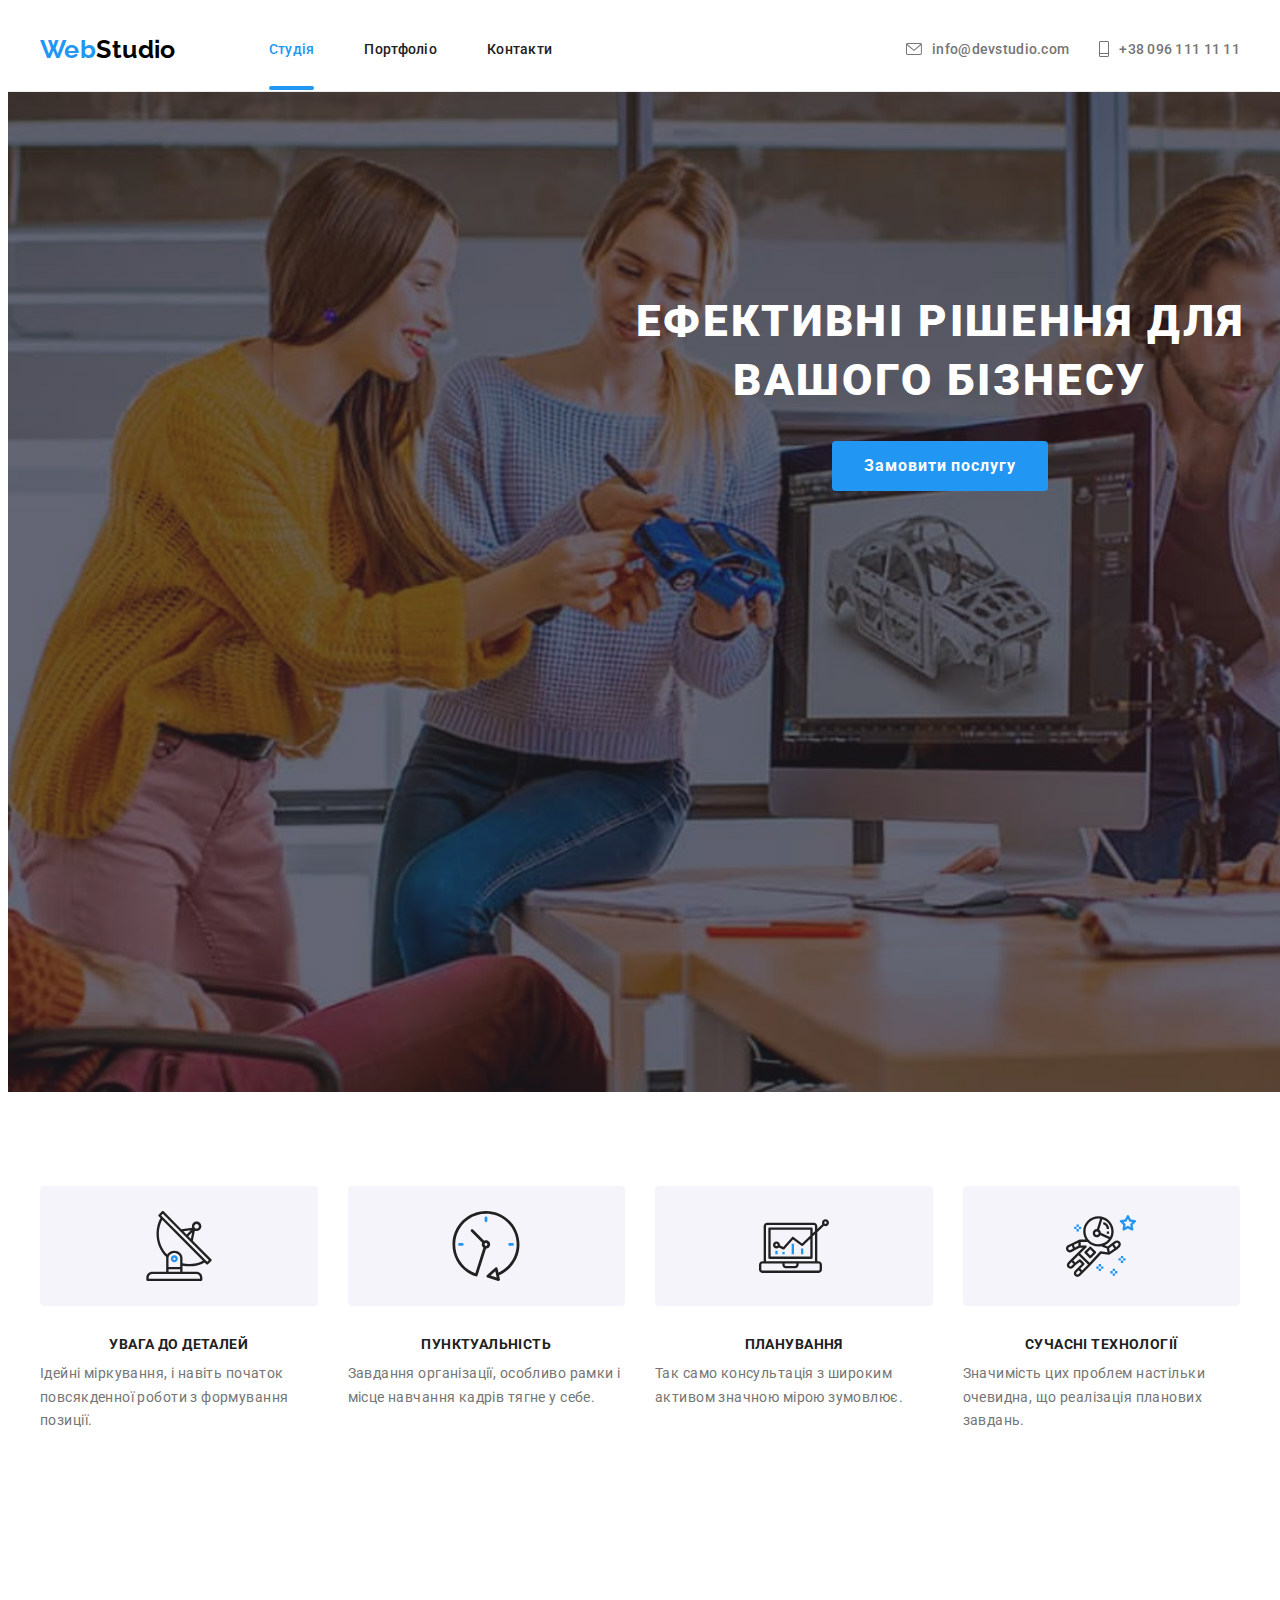
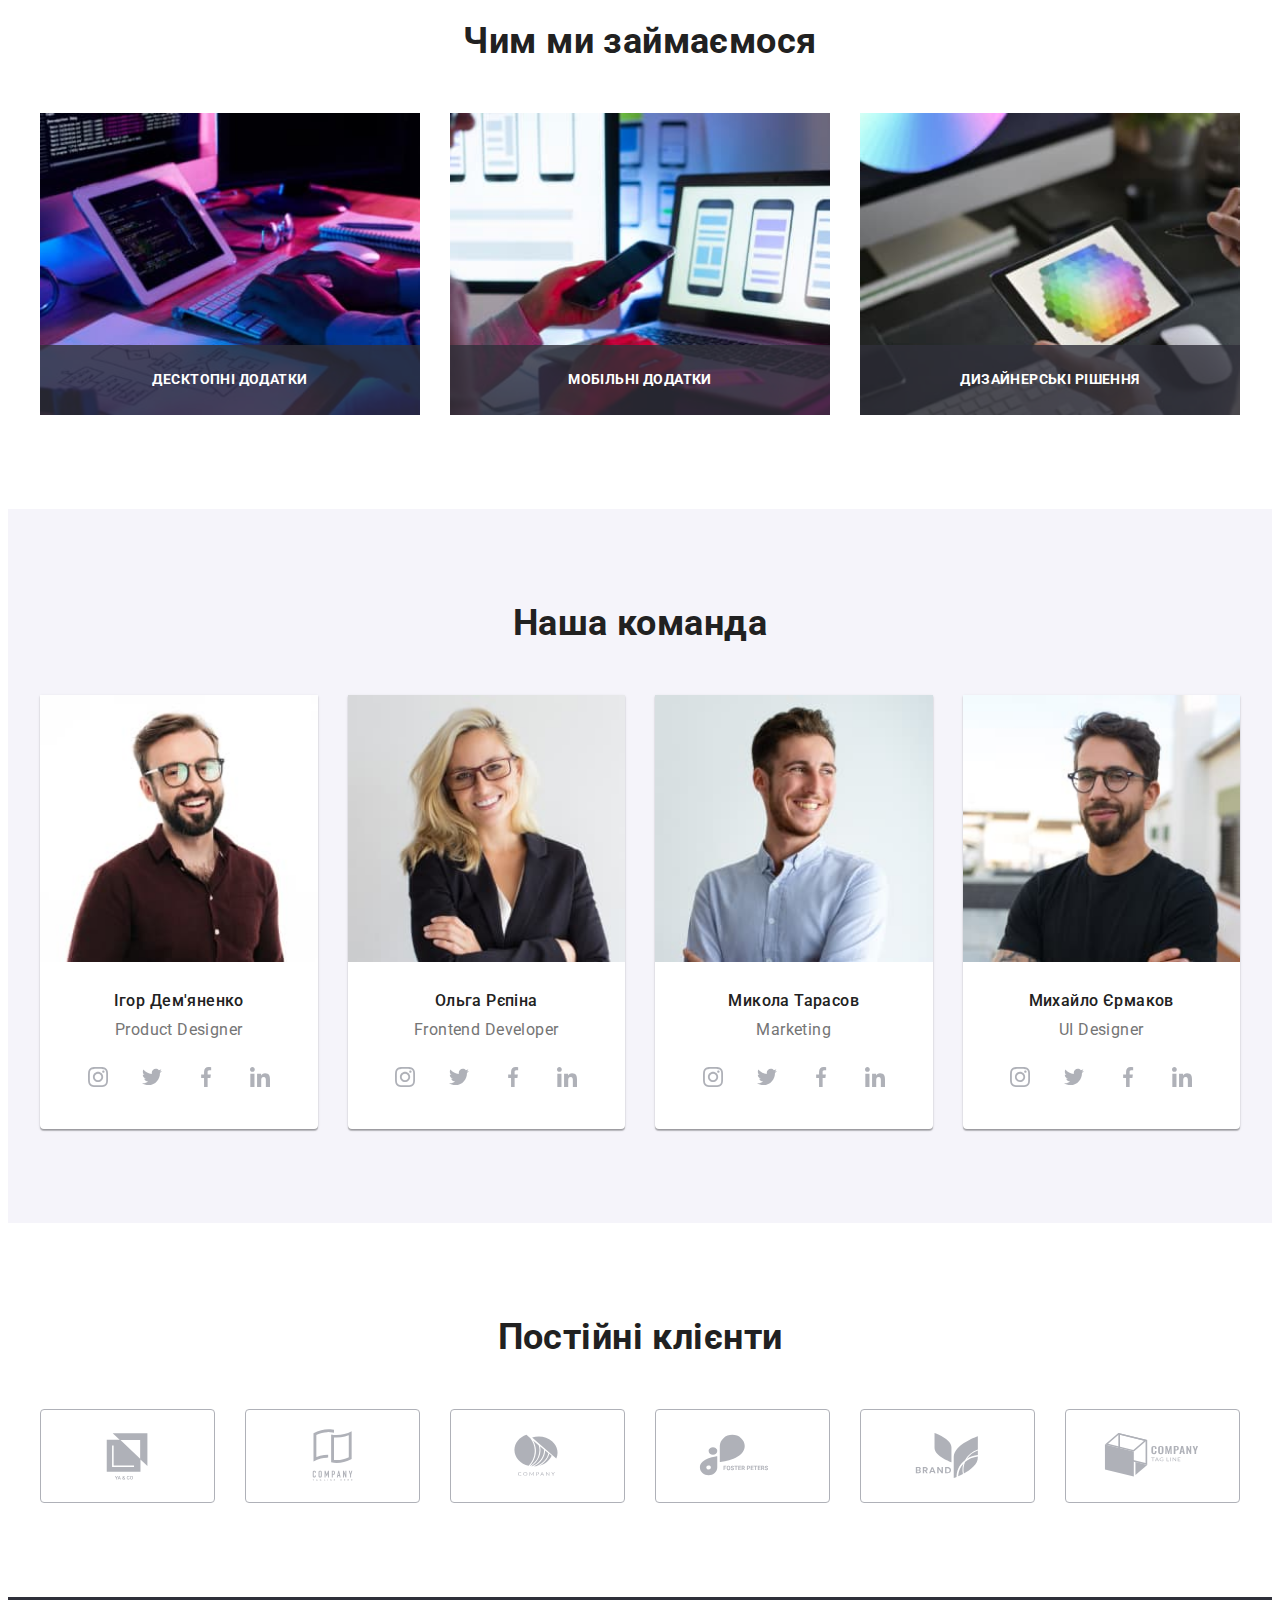
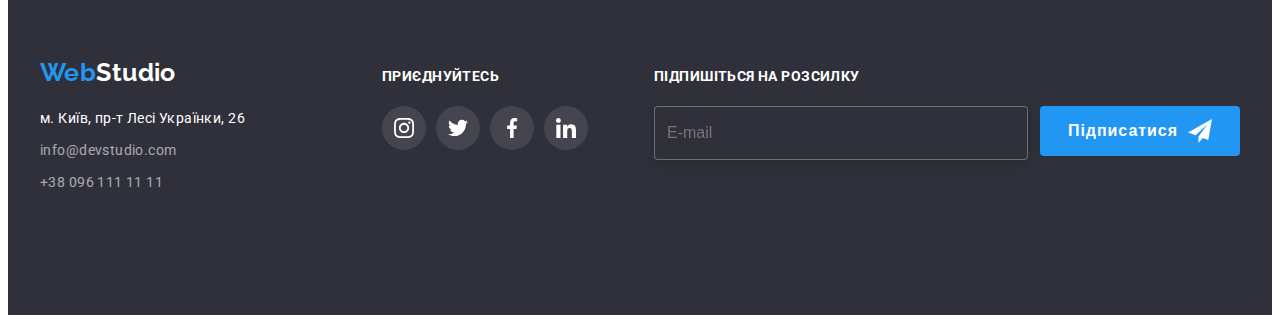
==== commit c7fae031: "впорядкування коду" ====
--- a/index.html
+++ b/index.html
@@ -23,7 +23,7 @@
     <link rel="stylesheet" href="./css/main.min.css" />
   </head>
 
-  <body class="no-scroll" data-no-scroll>
+  <body class="body" data-no-scroll>
     <!--===================HEADER===================-->
     <header class="page__header">
       <div class="container box__header">
--- a/css/main.min.css
+++ b/css/main.min.css
@@ -1 +1 @@
-:root{--main-font-family: "Roboto", sans-serif;--secondary-font-family: "Raleway", sans-serif;--main-fs: 14px;--main-ls: 0.03em;--accent-color: #2196f3;--mail-color-text: #757575;--secondary-color-text: #212121;--main-bg-color: #ffffff;--main-color-darck-fon: #ffffff;--accent-color-bg: #2196f3;--card-set-gap: 30px;--transition-dur-and-func: 250ms cubic-bezier(0.4, 0, 0.2, 1)}body{background-color:var(--main-bg-color);color:var(--mail-color-text);font-size:var(--main-fs);font-family:var(--main-font-family);letter-spacing:var(--main-ls)}a{text-decoration:none}.list{list-style:none;margin:0;padding:0}h1,h2,h3,h4,p{margin:0;padding:0}img{display:block;width:100%}.title{color:var(--secondary-color-text);font-weight:700;font-size:28px;line-height:1.17;text-align:center;margin-bottom:30px}@media screen and (min-width: 1200px){.title{font-size:36px;line-height:1.16;margin-bottom:50px}}.no-scroll{overflow:hidden}.section{padding-top:60px;padding-bottom:60px}@media screen and (min-width: 1200px){.section{padding-top:94px;padding-bottom:94px}}.section.we-do{padding-top:0}.visually-hidden{position:absolute;white-space:nowrap;width:1px;height:1px;overflow:hidden;border:0;padding:0;clip:rect(0 0 0 0);-webkit-clip-path:inset(50%);clip-path:inset(50%);margin:-1px}.cards,.team-title,.products__item{position:relative}.backdrop.is-hidden{visibility:hidden;opacity:0;pointer-events:none}.container{padding-left:15px;padding-right:15px}@media screen and (min-width: 480px){.container{width:480px;margin-left:auto;margin-right:auto}}@media screen and (min-width: 768px){.container{width:768px}}@media screen and (min-width: 1200px){.container{width:1200px}}.box__header{display:flex;align-items:center}.page__header{border-bottom:1px solid #ececec}.logo{display:block;padding-top:24px;padding-bottom:24px;color:#000;font-family:var(--secondary-font-family);font-weight:700;font-size:25px;line-height:1.2}@media screen and (min-width: 768px){.logo{margin-right:88px}}@media screen and (min-width: 1200px){.logo{margin-right:93px}}.logo__text{color:var(--accent-color)}.navigation__list{display:none;transform:color var(--transition-dur-and-func)}@media screen and (min-width: 768px){.navigation__list{display:flex}}.navigation__item{margin-right:50px}.navigation__item:last-child{margin-right:0px}.navigation__link{position:relative;display:block;padding-bottom:32px;padding-top:32px;color:var(--secondary-color-text);font-weight:500;line-height:1.15;letter-spacing:.02em;transition:color var(--transition-dur-and-func)}.navigation__link:hover,.navigation__link:focus{color:var(--accent-color)}@media screen and (min-width: 768){.navigation__link{position:relative}}.navigation__link--active{color:var(--accent-color)}.navigation__link--active::after{color:var(--accent-color);position:absolute;content:"";bottom:-1px;left:0;height:4px;width:100%;border-radius:2px;background-color:var(--accent-color-bg)}::after .navigation__link--active{opacity:0}.contacts__list{display:none;margin-left:auto;transition:color var(--transition-dur-and-func)}@media screen and (min-width: 768px){.contacts__list{display:block}}@media screen and (min-width: 768px)and (max-width: 1199px){.contacts__item:not(:last-child){margin-bottom:10px}}@media screen and (min-width: 1200px){.contacts__list{display:flex}}@media screen and (min-width: 1200px){.contacts__item:not(:last-child){margin-right:30px}}.contacts__link{color:var(--mail-color-text);font-weight:500;font-weight:500;font-size:12px;line-height:1.16;letter-spacing:.02em;color:#757575;transition:color var(--transition-dur-and-func)}.contacts__link:hover,.contacts__link:focus{color:var(--accent-color)}@media screen and (min-width: 1200px){.contacts__link{display:flex;font-size:14px;line-height:1.33;align-items:center;padding-bottom:32px;padding-top:32px}}.contacts__icon{fill:var(--mail-color-text);margin-right:10px;transition:fill var(--transition-dur-and-func)}.contacts__link:hover .contacts__icon,.contacts__link:focus .contacts__icon{fill:var(--accent-color)}.mobile-menu{position:fixed;top:0;left:0;width:100%;height:100vh;z-index:100;background:#fff;box-shadow:0px 4px 8px rgba(0,0,0,.04),0px 2px 4px rgba(0,0,0,.08),0px 1px 3px rgba(0,0,0,.16);opacity:0;visibility:hidden;pointer-events:none;transition:opacity var(--transition-dur-and-func),visibility var(--transition-dur-and-func)}.mobile-menu.is-open{opacity:1;visibility:visible;pointer-events:auto}.mobile-menu__container{position:relative;padding-left:40px;padding-top:48px;padding-bottom:50px;height:100vh;display:flex;flex-direction:column}.mobile-menu__button-open{border:none;background-color:inherit;line-height:0;margin-left:auto;padding:0}@media screen and (min-width: 768px){.mobile-menu__button-open{display:none}}.mobile-menu__button-close{position:absolute;top:10px;right:15px;border:none;background-color:inherit;line-height:0;margin-left:auto;padding:0}.mobile-menu-navigation__list{margin-bottom:auto}.mobile-menu-navigation__link{font-weight:500;font-size:40px;line-height:1.17;letter-spacing:.02em;color:var(--secondary-color-text)}.mobile-menu-navigation__item:not(:last-child){margin-bottom:32px}.mobile-menu-contact__link-tel{font-weight:500;font-size:34px;line-height:1.17;letter-spacing:.02em;color:var(--accent-color)}.mobile-menu-contact__link-mail{font-weight:500;font-size:24px;line-height:1.16;letter-spacing:.02em;color:var(--mail-color-text)}.mobile-menu-contact__list{margin-bottom:64px}.mobile-menu-social__list{display:flex;justify-content:space-between;margin-right:20px;font-weight:500;font-size:18px;line-height:22px;letter-spacing:.02em;color:#2196f3}.mobile-menu-social__item :not(:last-child){margin-right:10px}.mobile-menu-social__item:not(:last-child)::after{content:"";border-right:1px solid rgba(33,33,33,.2);margin-left:10px}.mobile-menu-navigation__link--action{color:var(--accent-color)}.hero__title{margin-bottom:30px;color:var(--main-color-darck-fon);font-weight:900;font-size:26px;line-height:1.61;letter-spacing:.06em;align-items:center;text-transform:uppercase}@media screen and (min-width: 1200px){.hero__title{font-size:44px;line-height:1.36}}.hero{padding-top:118px;padding-bottom:118px;width:100%;height:400px;margin:0 auto;background-color:#2f303a;background-image:linear-gradient(to right, rgba(47, 48, 58, 0.4), rgba(47, 48, 58, 0.4)),url(../images/mob/hero/hero.jpg);background-repeat:no-repeat;background-size:cover;background-position:center;text-align:center}@media(min-device-pixel-ratio: 2),(-webkit-min-device-pixel-ratio: 2),(min-resolution: 192dpi),(min-resolution: 2dppx){.hero{background-image:linear-gradient(to right, rgba(47, 48, 58, 0.4), rgba(47, 48, 58, 0.4)),url(../images/mob/hero/hero@2x.jpg)}}@media screen and (min-width: 768px){.hero{padding-left:204px;padding-right:204px;background-image:linear-gradient(to right, rgba(47, 48, 58, 0.4), rgba(47, 48, 58, 0.4)),url(../images/tablet/hero/hero.jpg)}}@media(min-device-pixel-ratio: 2),(-webkit-min-device-pixel-ratio: 2),(min-resolution: 192dpi),(min-resolution: 2dppx){.hero{background-image:linear-gradient(to right, rgba(47, 48, 58, 0.4), rgba(47, 48, 58, 0.4)),url(../images/tablet/hero/hero@2x.jpg)}}@media screen and (min-width: 1200px){.hero{padding-top:200px;padding-bottom:200px;padding-left:300px;padding-right:300px;height:600px;background-image:linear-gradient(to right, rgba(47, 48, 58, 0.4), rgba(47, 48, 58, 0.4)),url(../images/desktop/bg/hero.jpg)}}@media(min-device-pixel-ratio: 2),(-webkit-min-device-pixel-ratio: 2),(min-resolution: 192dpi),(min-resolution: 2dppx){.hero{background-image:linear-gradient(to right, rgba(47, 48, 58, 0.4), rgba(47, 48, 58, 0.4)),url(../images/desktop/bg/hero@2x.jpg)}}.hero__button{padding-top:10px;padding-bottom:10px;padding-left:32px;padding-right:32px;color:var(--main-color-darck-fon);background-color:var(--accent-color-bg);min-width:200px;font-family:var(--main-font-family);font-weight:700;font-size:16px;line-height:1.87;align-items:center;text-align:center;letter-spacing:.06em;cursor:pointer;border:0px;border-radius:4px;transition:background-color var(--transition-dur-and-func),box-shadow var(--transition-dur-and-func),border-radius var(--transition-dur-and-func)}.hero__button:hover,.hero__button:focus{background-color:#188ce8;box-shadow:0px 4px 4px rgba(0,0,0,.15) 4px}.hero__button .active{background-color:var(--accent-color-bg)}.privileges__title{display:flex;margin-bottom:10px;color:var(--secondary-color-text);font-weight:700;font-size:var(--main-fs);line-height:1.15;text-transform:uppercase;justify-content:center}.privileges__list{display:flex;flex-wrap:wrap;gap:30px}.privileges__item{width:100%}@media screen and (min-width: 768px){.privileges__item{flex-basis:calc((100% - 30px)/2)}}@media screen and (min-width: 1200px){.privileges__item{flex-basis:calc((100% - 90px)/4)}}.privileges__subtitle{line-height:1.7}.privileges__box{display:flex;margin-bottom:30px;height:120px;background-color:#f5f4fa;border-radius:4px;justify-content:center;align-items:center}.privileges__icon{display:flex;width:70px;height:70px}.products__list{display:flex}@media screen and (max-width: 1199px){.products{display:none;margin:0}}.products__item{flex-basis:calc((100% - 60px)/3)}.products__item:not(:last-child){margin-right:var(--card-set-gap)}.cards__title{position:absolute;bottom:0;left:0;display:flex;width:100%;height:70px;overflow:auto;align-items:center;justify-content:center;font-weight:700;font-size:14px;line-height:1.14;text-align:center;letter-spacing:.03em;text-transform:uppercase;color:var(--main-color-darck-fon);background-color:rgba(47,48,58,.8)}.team{background-color:#f5f4fa}.team__list{display:block}@media screen and (min-width: 768px){.team__list{display:flex;flex-wrap:wrap;-moz-column-gap:30px;column-gap:30px;row-gap:30px}}.team__item{background-color:var(--main-bg-color);box-shadow:0px 1px 3px rgba(0,0,0,.12),0px 1px 1px rgba(0,0,0,.14),0px 2px 1px rgba(0,0,0,.2);border-radius:0px 0px 4px 4px}@media screen and (max-width: 767px){.team__item:not(:last-child){margin-bottom:30px}}@media screen and (min-width: 1200px){.team__item{flex-basis:calc((100% - 90px)/4)}}.team-box__title{margin-bottom:10px;color:var(--secondary-color-text);font-weight:500;font-size:16px;line-height:1.18;text-align:center}.team-box__subtitle{font-size:16px;line-height:1.18;text-align:center;margin-bottom:16px}.team-box{padding-top:30px;padding-bottom:30px}.social-list{display:flex;justify-content:center;-moz-column-gap:10px;column-gap:10px}.social-list__link{display:flex;align-items:center;justify-content:center;width:44px;height:44px;border-radius:50%;background-color:#fff;transition:background-color var(--transition-dur-and-func)}.social-list__link:hover,.social-list__link:focus{background-color:var(--accent-color-bg)}.social-list__icon{fill:#afb1b8;transition:fill var(--transition-dur-and-func)}.social-list__link:hover .social-list__icon,.social-list__link:focus .social-list__icon{fill:#fff}.clients__list{display:flex;flex-wrap:wrap;justify-content:center;align-items:center;gap:30px}.clients__item{flex-basis:calc((100% - 30px)/2)}@media screen and (min-width: 768px){.clients__item{flex-basis:calc((100% - 60px)/3)}}@media screen and (min-width: 1200px){.clients__item{flex-basis:calc((100% - 150px)/6);margin-right:0}}.clients__link{display:flex;align-items:center;justify-content:center;border:1px solid #afb1b8;border-radius:4px;height:92px;transition:fill var(--transition-dur-and-func),border var(--transition-dur-and-func)}.clients__link:hover,.clients__link:focus{border:1px solid #2196f3;border-radius:4px}.clients__icon{fill:#afb1b8;transition:fill var(--transition-dur-and-func)}.clients__link:hover .clients__icon,.clients__link:focus .clients__icon{fill:#2196f3}.box-addres{display:flex;flex-wrap:wrap;width:100%;margin-bottom:60px}@media screen and (min-width: 768px)and (max-width: 1199px){.box-addres{margin-right:165px}}.page-footer{padding-top:60px;padding-bottom:60px;background-color:#2f303a;line-height:1.7;font-size:14px}.footer-box{display:flex;flex-wrap:wrap;align-items:center}@media screen and (min-width: 1200px){.footer-box{flex-wrap:nowrap;justify-content:space-between;align-items:baseline}}.footer-wrapper{display:flex;flex-wrap:wrap}@media screen and (min-width: 768px){.footer-wrapper{flex-wrap:initial}}@media screen and (min-width: 1200px){.footer-wrapper{align-items:baseline}}@media screen and (min-width: 1200px){.footer-box{display:flex}}.box-addres__link{display:block;margin-left:auto;margin-right:auto;gap:9px;margin-bottom:20px;color:var(--main-color-darck-fon);font-family:var(--secondary-font-family);font-weight:700;font-size:25px;line-height:1.2;text-align:center}@media screen and (min-width: 1200px){.box-addres__link{margin-left:0;margin-right:0}}.address-webstudio{display:block;width:100%;color:var(--main-color-darck-fon);font-style:normal;text-align:center}@media screen and (min-width: 1200px){.address-webstudio{display:flex;flex-direction:column;justify-content:center;align-items:center}}@media screen and (min-width: 1200px){.address-webstudio__list{display:flex;flex-direction:column;align-items:flex-start}}.address-webstudio__item:not(:last-child){margin-bottom:8px}.address-webstudio__link{font-size:14px;line-height:1.71;letter-spacing:.03em;color:#fff}.address-webstudio__link:hover,.address-webstudio__link:focus{color:var(--accent-color)}.address-webstudio__link-contacts{color:rgba(255,255,255,.6);transition:color var(--transition-dur-and-func)}.footer-social{width:100%;margin-bottom:60px}@media screen and (min-width: 1200px){.footer-social{margin-left:70px;margin-bottom:0;display:flex;flex-direction:column;align-items:flex-start}}.footer__title{text-align:center;margin-bottom:20px;font-weight:700;font-size:14px;line-height:1.33;text-transform:uppercase;color:#fff}.footer-social__list{display:flex;justify-content:center;-moz-column-gap:10px;column-gap:10px}.footer-social__link{display:flex;align-items:center;justify-content:center;width:44px;height:44px;border-radius:50%;background-color:rgba(255,255,255,.1);transition:background-color var(--transition-dur-and-func)}.footer-social__link:hover,.footer-social__link:focus{background-color:#2196f3}.footer-social__icon{fill:#fff}.subscription{width:100%}@media screen and (min-width: 1200px){.subscription{margin-left:auto;width:auto}}.subscription__mail{display:block;background-color:#2f303a;margin-right:12px;margin-bottom:20px;padding-left:12px;width:100%;height:50px;border:1px solid rgba(255,255,255,.3);filter:drop-shadow(0px 4px 4px rgba(0, 0, 0, 0.15));border-radius:4px;color:rgba(255,255,255,.6);font-size:16px;line-height:1.25}@media screen and (min-width: 768px){.subscription__mail{width:450px;margin-right:auto;margin-left:auto}}@media screen and (min-width: 1200px){.subscription__mail{display:inline-flex;width:358px;margin-right:0;margin-left:0}}.footer__title{text-align:center}@media screen and (min-width: 1200px){.footer__title{display:flex}}.subscription__btn{display:flex;align-items:center;justify-content:center;width:200px;height:50px;margin-left:auto;margin-right:auto;background-color:var(--accent-color-bg);color:var(--main-color-darck-fon);letter-spacing:.06em;font-weight:700;font-size:16px;line-height:1.87;border-radius:4px;border:var(--accent-color-bg);cursor:pointer;transition:background-color var(--transition-dur-and-func),box-shadow var(--transition-dur-and-func),border-radius var(--transition-dur-and-func)}.subscription__btn:hover,.subscription__btn:focus{background-color:#188ce8;box-shadow:0px 4px 4px rgba(0,0,0,.15) 4px}.subscription__btn::after{content:"";width:24px;height:24px;margin-left:10px;background-image:url(../images/svg/icon-send.svg)}@media screen and (min_width: 1200px){.subscription__btn{margin-left:0;margin-bottom:0}}@media screen and (min-width: 1200px){.subscription-wrappep{display:flex;gap:12px}}.mobile-menu{position:fixed;top:0;left:0;width:100%;height:100vh;z-index:100;background:#fff;box-shadow:0px 4px 8px rgba(0,0,0,.04),0px 2px 4px rgba(0,0,0,.08),0px 1px 3px rgba(0,0,0,.16);opacity:0;visibility:hidden;pointer-events:none;transition:opacity var(--transition-dur-and-func),visibility var(--transition-dur-and-func)}.mobile-menu.is-open{opacity:1;visibility:visible;pointer-events:auto}.mobile-menu__container{position:relative;padding-left:40px;padding-top:48px;padding-bottom:50px;height:100vh;display:flex;flex-direction:column}.mobile-menu__button-open{border:none;background-color:inherit;line-height:0;margin-left:auto;padding:0}@media screen and (min-width: 768px){.mobile-menu__button-open{display:none}}.mobile-menu__button-close{position:absolute;top:10px;right:15px;border:none;background-color:inherit;line-height:0;margin-left:auto;padding:0}.mobile-menu-navigation__list{margin-bottom:auto}.mobile-menu-navigation__link{font-weight:500;font-size:40px;line-height:1.17;letter-spacing:.02em;color:var(--secondary-color-text)}.mobile-menu-navigation__item:not(:last-child){margin-bottom:32px}.mobile-menu-contact__link-tel{font-weight:500;font-size:34px;line-height:1.17;letter-spacing:.02em;color:var(--accent-color)}.mobile-menu-contact__link-mail{font-weight:500;font-size:24px;line-height:1.16;letter-spacing:.02em;color:var(--mail-color-text)}.mobile-menu-contact__list{margin-bottom:64px}.mobile-menu-social__list{display:flex;justify-content:space-between;margin-right:20px;font-weight:500;font-size:18px;line-height:22px;letter-spacing:.02em;color:#2196f3}.mobile-menu-social__item :not(:last-child){margin-right:10px}.mobile-menu-social__item:not(:last-child)::after{content:"";border-right:1px solid rgba(33,33,33,.2);margin-left:10px}.mobile-menu-navigation__link--action{color:var(--accent-color)}.filter-list{display:flex;flex-wrap:wrap;justify-content:flex-start;margin-bottom:40px;gap:15px 8px}@media screen and (min-width: 768px){>.filter-list{justify-content:center;margin-bottom:30px}}@media screen and (min-width: 1200px){.filter-list{margin-bottom:50px}}.filter-list__button{padding-top:6px;padding-bottom:6px;padding-left:22px;padding-right:22px;color:var(--secondary-color-text);font-family:var(--main-font-family);font-weight:500;font-size:16px;line-height:1.6;cursor:pointer;border:0px;border-radius:4px;transition:background-color var(--transition-dur-and-func),color var(--transition-dur-and-func),box-shadow var(--transition-dur-and-func)}.filter-list__button:hover,.filter-list__button:focus{background:var(--accent-color-bg);color:var(--main-color-darck-fon);box-shadow:0px 3px 1px rgba(0,0,0,.1),0px 1px 2px rgba(0,0,0,.08),0px 2px 2px rgba(0,0,0,.12);border-radius:4px}.filter-list__button--active{background-color:var(--accent-color-bg);color:var(--main-color-darck-fon);box-shadow:0px 3px 1px rgba(0,0,0,.1),0px 1px 2px rgba(0,0,0,.08),0px 2px 2px rgba(0,0,0,.12)}.example-list{display:block}@media screen and (min-width: 768px){.example-list{display:flex;flex-wrap:wrap;margin-right:calc(-1*var(--card-set-gap));margin-bottom:calc(-1*var(--card-set-gap));gap:30px}}.portfolio-box{position:relative}.example-list__link{display:block;transition:box-shadow var(--transition-dur-and-func)}.example-list__link:hover,.example-list__link:focus{box-shadow:0px 1px 1px rgba(0,0,0,.12),0px 4px 4px rgba(0,0,0,.06),1px 4px 6px rgba(0,0,0,.16)}.card-description__title{margin-bottom:4px;color:var(--secondary-color-text);font-weight:700;font-size:18px;line-height:2;letter-spacing:.06em}.card-description__subtitle{font-size:16px;line-height:1.87;color:var(--mail-color-text)}.card-description{border:1px solid #eee;border-top:none;padding-left:24px;padding-right:24px;padding-top:20px;padding-bottom:20px}.ovearly-box{position:relative;overflow:hidden}.ovearlay{position:absolute;top:0;left:0;display:flex;width:100%;height:100%;overflow:auto;padding-left:24px;padding-right:24px;align-items:center;background-color:rgba(33,150,243,.9);font-size:18px;line-height:1.55;letter-spacing:.03em;color:var(--main-color-darck-fon);transform:translateY(101%);transition:transform var(--transition-dur-and-func)}.example-list__link:hover .ovearlay,.example-list__link:focus .ovearlay{transform:translateY(0)}.backdrop{position:fixed;top:0;left:0;z-index:88;width:100%;height:100%;background-color:rgba(0,0,0,.2);transition:opacity var(--transition-dur-and-func),visibility var(--transition-dur-and-func)}.modal{position:absolute;top:50%;left:50%;transform:translate(-50%, -50%);width:calc(100% - 30px);min-height:auto;padding:40px;background:#fff;box-shadow:0px 1px 3px rgba(0,0,0,.12),0px 1px 1px rgba(0,0,0,.14),0px 2px 1px rgba(0,0,0,.2);border-radius:4px}.modal__btn{position:absolute;display:flex;justify-content:center;align-items:center;top:8px;right:8px;width:30px;height:30px;border-radius:50%;background:#fff;border:1px solid rgba(0,0,0,.1);cursor:pointer}.modal__icon:hover{fill:#188ce8}.form-window{display:flex;flex-direction:column}.form-window__title{margin-bottom:12px;font-weight:700;font-size:20px;line-height:1.15;text-align:center;letter-spacing:.03em;color:var(--secondary-color-text)}.form-window__label{margin-bottom:10px}.form-window__subtitle{display:block;margin-bottom:4px;font-size:12px;line-height:1.16;letter-spacing:.01em}.form-window__wrapper{position:relative;display:block}.form-window__input{padding-left:42px;width:100%;height:40px;border:1px solid rgba(33,33,33,.2);border-radius:4px;transition:border-color var(--transition-dur-and-func)}.form-window__input:focus{outline:none;border-color:var(--accent-color)}.form-window__icon{position:absolute;left:12px;top:50%;transform:translateY(-50%);transition:fill var(--transition-dur-and-func)}.form-window__input:focus+.form-window__icon{fill:var(--accent-color)}.form-window__comment{display:block;padding:16px 12px 16px 12px;width:100%;height:120px;border:1px solid rgba(33,33,33,.2);border-radius:4px;resize:none;transition:border-color var(--transition-dur-and-func)}.form-window__comment:focus{outline:none;border-color:var(--accent-color)}.form-window__comment::-moz-placeholder{font-size:12px;line-height:1.16px;letter-spacing:.01em;color:rgba(117,117,117,.5)}.form-window__comment:-ms-input-placeholder{font-size:12px;line-height:1.16px;letter-spacing:.01em;color:rgba(117,117,117,.5)}.form-window__comment::placeholder{font-size:12px;line-height:1.16px;letter-spacing:.01em;color:rgba(117,117,117,.5)}.form-window__label-coment{margin-bottom:25px}.form-window__lable-checkbox{display:inline-flex;justify-content:center;align-items:center;margin-bottom:30px}.form-window__icon-checked{margin-right:8px;width:16px;height:15px;border:2px solid #212121;border-radius:2px;flex-shrink:0}.form-window__icon-checked-on{display:none}.form-window__input-checkbox:focus+.form-window__icon-checked-on{border-color:var(--accent-color-bg)}.form-window__input-checkbox:checked+.form-window__icon-checked .form-window__icon-checked-on{display:block}.form-window__input-checkbox{position:absolute;-webkit-appearance:none;-moz-appearance:none;appearance:none}.form-window__link{-webkit-text-decoration:revert;text-decoration:revert;font-size:12px;line-height:1.16;letter-spacing:.03em;color:var(--accent-color);transition:-webkit-text-decoration var(--transition-dur-and-func);transition:text-decoration var(--transition-dur-and-func);transition:text-decoration var(--transition-dur-and-func), -webkit-text-decoration var(--transition-dur-and-func)}.form-window__link:hover,.form-window__link:focus{outline:none;text-decoration:none}.form-window__icon-text{display:inline-block;font-size:12px;line-height:1.16;letter-spacing:.03em;color:#757575}.form-window__button{display:flex;padding-top:10px;padding-bottom:10px;padding-left:52px;padding-right:52px;width:200px;color:var(--main-color-darck-fon);background-color:var(--accent-color-bg);font-family:var(--main-font-family);font-weight:700;font-size:16px;line-height:1.87;margin-left:auto;margin-right:auto;align-items:center;justify-content:center;letter-spacing:.06em;cursor:pointer;border:0px;border-radius:4px;transition:background-color var(--transition-dur-and-func),box-shadow var(--transition-dur-and-func),border-radius var(--transition-dur-and-func)}.form-window__button:hover,.form-window__button:focus{outline:none;background-color:#188ce8;box-shadow:0px 4px 4px rgba(0,0,0,.15) 4px}/*# sourceMappingURL=main.min.css.map */+:root{--main-font-family: "Roboto", sans-serif;--secondary-font-family: "Raleway", sans-serif;--main-fs: 14px;--main-ls: 0.03em;--accent-color: #2196f3;--mail-color-text: #757575;--secondary-color-text: #212121;--main-bg-color: #ffffff;--main-color-darck-fon: #ffffff;--accent-color-bg: #2196f3;--card-set-gap: 30px;--transition-dur-and-func: 250ms cubic-bezier(0.4, 0, 0.2, 1)}body{background-color:var(--main-bg-color);color:var(--mail-color-text);font-size:var(--main-fs);font-family:var(--main-font-family);letter-spacing:var(--main-ls)}a{text-decoration:none}.list{list-style:none;margin:0;padding:0}h1,h2,h3,h4,p{margin:0;padding:0}img{display:block;width:100%}.title{color:var(--secondary-color-text);font-weight:700;font-size:28px;line-height:1.17;text-align:center;margin-bottom:30px}@media screen and (min-width: 1200px){.title{font-size:36px;line-height:1.16;margin-bottom:50px}}.body.no-scroll{overflow:hidden}.section{padding-top:60px;padding-bottom:60px}@media screen and (min-width: 1200px){.section{padding-top:94px;padding-bottom:94px}}.section.we-do{padding-top:0}.visually-hidden{position:absolute;white-space:nowrap;width:1px;height:1px;overflow:hidden;border:0;padding:0;clip:rect(0 0 0 0);-webkit-clip-path:inset(50%);clip-path:inset(50%);margin:-1px}.cards,.team-title,.products__item{position:relative}.backdrop.is-hidden{visibility:hidden;opacity:0;pointer-events:none}.container{padding-left:15px;padding-right:15px}@media screen and (min-width: 480px){.container{width:480px;margin-left:auto;margin-right:auto}}@media screen and (min-width: 768px){.container{width:768px}}@media screen and (min-width: 1200px){.container{width:1200px}}.box__header{display:flex;align-items:center}.page__header{border-bottom:1px solid #ececec}.logo{display:block;padding-top:24px;padding-bottom:24px;color:#000;font-family:var(--secondary-font-family);font-weight:700;font-size:25px;line-height:1.2}@media screen and (min-width: 768px){.logo{margin-right:88px}}@media screen and (min-width: 1200px){.logo{margin-right:93px}}.logo__text{color:var(--accent-color)}.navigation__list{display:none;transform:color var(--transition-dur-and-func)}@media screen and (min-width: 768px){.navigation__list{display:flex}}.navigation__item{margin-right:50px}.navigation__item:last-child{margin-right:0px}.navigation__link{position:relative;display:block;padding-bottom:32px;padding-top:32px;color:var(--secondary-color-text);font-weight:500;line-height:1.15;letter-spacing:.02em;transition:color var(--transition-dur-and-func)}.navigation__link:hover,.navigation__link:focus{color:var(--accent-color)}@media screen and (min-width: 768){.navigation__link{position:relative}}.navigation__link--active{color:var(--accent-color)}.navigation__link--active::after{color:var(--accent-color);position:absolute;content:"";bottom:-1px;left:0;height:4px;width:100%;border-radius:2px;background-color:var(--accent-color-bg)}::after .navigation__link--active{opacity:0}.contacts__list{display:none;margin-left:auto;transition:color var(--transition-dur-and-func)}@media screen and (min-width: 768px){.contacts__list{display:block}}@media screen and (min-width: 768px)and (max-width: 1199px){.contacts__item:not(:last-child){margin-bottom:10px}}@media screen and (min-width: 1200px){.contacts__list{display:flex}}@media screen and (min-width: 1200px){.contacts__item:not(:last-child){margin-right:30px}}.contacts__link{color:var(--mail-color-text);font-weight:500;font-weight:500;font-size:12px;line-height:1.16;letter-spacing:.02em;color:#757575;transition:color var(--transition-dur-and-func)}.contacts__link:hover,.contacts__link:focus{color:var(--accent-color)}@media screen and (min-width: 1200px){.contacts__link{display:flex;font-size:14px;line-height:1.33;align-items:center;padding-bottom:32px;padding-top:32px}}.contacts__icon{fill:var(--mail-color-text);margin-right:10px;transition:fill var(--transition-dur-and-func)}.contacts__link:hover .contacts__icon,.contacts__link:focus .contacts__icon{fill:var(--accent-color)}.mobile-menu{position:fixed;top:0;left:0;width:100%;height:100vh;z-index:100;background:#fff;box-shadow:0px 4px 8px rgba(0,0,0,.04),0px 2px 4px rgba(0,0,0,.08),0px 1px 3px rgba(0,0,0,.16);opacity:0;visibility:hidden;pointer-events:none;transition:opacity var(--transition-dur-and-func),visibility var(--transition-dur-and-func)}.mobile-menu.is-open{opacity:1;visibility:visible;pointer-events:auto}.mobile-menu__container{position:relative;padding-left:40px;padding-top:48px;padding-bottom:50px;height:100vh;display:flex;flex-direction:column}.mobile-menu__button-open{border:none;background-color:inherit;line-height:0;margin-left:auto;padding:0}@media screen and (min-width: 768px){.mobile-menu__button-open{display:none}}.mobile-menu__button-close{position:absolute;top:10px;right:15px;border:none;background-color:inherit;line-height:0;margin-left:auto;padding:0}.mobile-menu-navigation__list{margin-bottom:auto}.mobile-menu-navigation__link{font-weight:500;font-size:40px;line-height:1.17;letter-spacing:.02em;color:var(--secondary-color-text)}.mobile-menu-navigation__item:not(:last-child){margin-bottom:32px}.mobile-menu-contact__link-tel{font-weight:500;font-size:34px;line-height:1.17;letter-spacing:.02em;color:var(--accent-color)}.mobile-menu-contact__link-mail{font-weight:500;font-size:24px;line-height:1.16;letter-spacing:.02em;color:var(--mail-color-text)}.mobile-menu-contact__list{margin-bottom:64px}.mobile-menu-social__list{display:flex;flex-wrap:wrap;justify-content:space-between;margin-right:20px;font-weight:500;font-size:18px;line-height:22px;letter-spacing:.02em;color:#2196f3}.mobile-menu-social__item :not(:last-child){margin-right:10px}.mobile-menu-social__item:not(:last-child)::after{content:"";border-right:1px solid rgba(33,33,33,.2);margin-left:10px}.mobile-menu-navigation__link--action{color:var(--accent-color)}.hero__title{margin-bottom:30px;color:var(--main-color-darck-fon);font-weight:900;font-size:26px;line-height:1.61;letter-spacing:.06em;align-items:center;text-transform:uppercase}@media screen and (min-width: 1200px){.hero__title{font-size:44px;line-height:1.36}}.hero{padding-top:118px;padding-bottom:118px;width:100%;height:400px;margin:0 auto;background-color:#2f303a;background-image:linear-gradient(to right, rgba(47, 48, 58, 0.4), rgba(47, 48, 58, 0.4)),url(../images/mob/hero/hero.jpg);background-repeat:no-repeat;background-size:cover;background-position:center;text-align:center}@media(min-device-pixel-ratio: 2),(-webkit-min-device-pixel-ratio: 2),(min-resolution: 192dpi),(min-resolution: 2dppx){.hero{background-image:linear-gradient(to right, rgba(47, 48, 58, 0.4), rgba(47, 48, 58, 0.4)),url(../images/mob/hero/hero@2x.jpg)}}@media screen and (min-width: 768px){.hero{padding-left:204px;padding-right:204px;background-image:linear-gradient(to right, rgba(47, 48, 58, 0.4), rgba(47, 48, 58, 0.4)),url(../images/tablet/hero/hero.jpg)}}@media(min-device-pixel-ratio: 2),(-webkit-min-device-pixel-ratio: 2),(min-resolution: 192dpi),(min-resolution: 2dppx){.hero{background-image:linear-gradient(to right, rgba(47, 48, 58, 0.4), rgba(47, 48, 58, 0.4)),url(../images/tablet/hero/hero@2x.jpg)}}@media screen and (min-width: 1200px){.hero{padding-top:200px;padding-bottom:200px;padding-left:300px;padding-right:300px;height:600px;background-image:linear-gradient(to right, rgba(47, 48, 58, 0.4), rgba(47, 48, 58, 0.4)),url(../images/desktop/bg/hero.jpg)}}@media(min-device-pixel-ratio: 2),(-webkit-min-device-pixel-ratio: 2),(min-resolution: 192dpi),(min-resolution: 2dppx){.hero{background-image:linear-gradient(to right, rgba(47, 48, 58, 0.4), rgba(47, 48, 58, 0.4)),url(../images/desktop/bg/hero@2x.jpg)}}.hero__button{padding-top:10px;padding-bottom:10px;padding-left:32px;padding-right:32px;color:var(--main-color-darck-fon);background-color:var(--accent-color-bg);min-width:200px;font-family:var(--main-font-family);font-weight:700;font-size:16px;line-height:1.87;align-items:center;text-align:center;letter-spacing:.06em;cursor:pointer;border:0px;border-radius:4px;transition:background-color var(--transition-dur-and-func),box-shadow var(--transition-dur-and-func),border-radius var(--transition-dur-and-func)}.hero__button:hover,.hero__button:focus{background-color:#188ce8;box-shadow:0px 4px 4px rgba(0,0,0,.15) 4px}.hero__button .active{background-color:var(--accent-color-bg)}.privileges__title{display:flex;margin-bottom:10px;color:var(--secondary-color-text);font-weight:700;font-size:var(--main-fs);line-height:1.15;text-transform:uppercase;justify-content:center}.privileges__list{display:flex;flex-wrap:wrap;gap:30px}.privileges__item{width:100%}@media screen and (min-width: 768px){.privileges__item{flex-basis:calc((100% - 30px)/2)}}@media screen and (min-width: 1200px){.privileges__item{flex-basis:calc((100% - 90px)/4)}}.privileges__subtitle{line-height:1.7}.privileges__box{display:flex;margin-bottom:30px;height:120px;background-color:#f5f4fa;border-radius:4px;justify-content:center;align-items:center}.privileges__icon{display:flex;width:70px;height:70px}.products__list{display:flex}@media screen and (max-width: 1199px){.products{display:none;margin:0}}.products__item{flex-basis:calc((100% - 60px)/3)}.products__item:not(:last-child){margin-right:var(--card-set-gap)}.cards__title{position:absolute;bottom:0;left:0;display:flex;width:100%;height:70px;overflow:auto;align-items:center;justify-content:center;font-weight:700;font-size:14px;line-height:1.14;text-align:center;letter-spacing:.03em;text-transform:uppercase;color:var(--main-color-darck-fon);background-color:rgba(47,48,58,.8)}.team{background-color:#f5f4fa}.team__list{display:block}@media screen and (min-width: 768px){.team__list{display:flex;flex-wrap:wrap;-moz-column-gap:30px;column-gap:30px;row-gap:30px}}.team__item{background-color:var(--main-bg-color);box-shadow:0px 1px 3px rgba(0,0,0,.12),0px 1px 1px rgba(0,0,0,.14),0px 2px 1px rgba(0,0,0,.2);border-radius:0px 0px 4px 4px}@media screen and (max-width: 767px){.team__item:not(:last-child){margin-bottom:30px}}@media screen and (min-width: 1200px){.team__item{flex-basis:calc((100% - 90px)/4)}}.team-box__title{margin-bottom:10px;color:var(--secondary-color-text);font-weight:500;font-size:16px;line-height:1.18;text-align:center}.team-box__subtitle{font-size:16px;line-height:1.18;text-align:center;margin-bottom:16px}.team-box{padding-top:30px;padding-bottom:30px}.social-list{display:flex;justify-content:center;-moz-column-gap:10px;column-gap:10px}.social-list__link{display:flex;align-items:center;justify-content:center;width:44px;height:44px;border-radius:50%;background-color:#fff;transition:background-color var(--transition-dur-and-func)}.social-list__link:hover,.social-list__link:focus{background-color:var(--accent-color-bg)}.social-list__icon{fill:#afb1b8;transition:fill var(--transition-dur-and-func)}.social-list__link:hover .social-list__icon,.social-list__link:focus .social-list__icon{fill:#fff}.clients__list{display:flex;flex-wrap:wrap;justify-content:center;align-items:center;gap:30px}.clients__item{flex-basis:calc((100% - 30px)/2)}@media screen and (min-width: 768px){.clients__item{flex-basis:calc((100% - 60px)/3)}}@media screen and (min-width: 1200px){.clients__item{flex-basis:calc((100% - 150px)/6);margin-right:0}}.clients__link{display:flex;align-items:center;justify-content:center;border:1px solid #afb1b8;border-radius:4px;height:92px;transition:fill var(--transition-dur-and-func),border var(--transition-dur-and-func)}.clients__link:hover,.clients__link:focus{border:1px solid #2196f3;border-radius:4px}.clients__icon{fill:#afb1b8;transition:fill var(--transition-dur-and-func)}.clients__link:hover .clients__icon,.clients__link:focus .clients__icon{fill:#2196f3}.box-addres{display:flex;flex-wrap:wrap;width:100%;margin-bottom:60px}@media screen and (min-width: 768px)and (max-width: 1199px){.box-addres{margin-right:165px}}.page-footer{padding-top:60px;padding-bottom:60px;background-color:#2f303a;line-height:1.7;font-size:14px}.footer-box{display:flex;flex-wrap:wrap;align-items:center}@media screen and (min-width: 1200px){.footer-box{flex-wrap:nowrap;justify-content:space-between;align-items:baseline}}.footer-wrapper{display:flex;flex-wrap:wrap}@media screen and (min-width: 768px){.footer-wrapper{flex-wrap:initial}}@media screen and (min-width: 1200px){.footer-wrapper{align-items:baseline}}@media screen and (min-width: 1200px){.footer-box{display:flex}}.box-addres__link{display:block;margin-left:auto;margin-right:auto;gap:9px;margin-bottom:20px;color:var(--main-color-darck-fon);font-family:var(--secondary-font-family);font-weight:700;font-size:25px;line-height:1.2;text-align:center}@media screen and (min-width: 1200px){.box-addres__link{margin-left:0;margin-right:0}}.address-webstudio{display:block;width:100%;color:var(--main-color-darck-fon);font-style:normal;text-align:center}@media screen and (min-width: 1200px){.address-webstudio{display:flex;flex-direction:column;justify-content:center;align-items:center}}@media screen and (min-width: 1200px){.address-webstudio__list{display:flex;flex-direction:column;align-items:flex-start;margin-right:auto}}.address-webstudio__item:not(:last-child){margin-bottom:8px}.address-webstudio__link{font-size:14px;line-height:1.71;letter-spacing:.03em;color:#fff}.address-webstudio__link:hover,.address-webstudio__link:focus{color:var(--accent-color)}.address-webstudio__link-contacts{color:rgba(255,255,255,.6);transition:color var(--transition-dur-and-func)}.footer-social{width:100%;margin-bottom:60px}@media screen and (min-width: 1200px){.footer-social{margin-left:70px;margin-bottom:0;display:flex;flex-direction:column;align-items:flex-start}}.footer__title{text-align:center;margin-bottom:20px;font-weight:700;font-size:14px;line-height:1.33;text-transform:uppercase;color:#fff}.footer-social__list{display:flex;justify-content:center;-moz-column-gap:10px;column-gap:10px}.footer-social__link{display:flex;align-items:center;justify-content:center;width:44px;height:44px;border-radius:50%;background-color:rgba(255,255,255,.1);transition:background-color var(--transition-dur-and-func)}.footer-social__link:hover,.footer-social__link:focus{background-color:#2196f3}.footer-social__icon{fill:#fff}.subscription{width:100%}@media screen and (min-width: 1200px){.subscription{margin-left:auto;width:auto}}.subscription__mail{display:block;background-color:#2f303a;margin-right:12px;margin-bottom:20px;padding-left:12px;width:100%;height:50px;border:1px solid rgba(255,255,255,.3);filter:drop-shadow(0px 4px 4px rgba(0, 0, 0, 0.15));border-radius:4px;color:rgba(255,255,255,.6);font-size:16px;line-height:1.25}@media screen and (min-width: 768px){.subscription__mail{width:450px;margin-right:auto;margin-left:auto}}@media screen and (min-width: 1200px){.subscription__mail{display:inline-flex;width:358px;margin-right:0;margin-left:0}}.footer__title{text-align:center}@media screen and (min-width: 1200px){.footer__title{display:flex}}.subscription__btn{display:flex;align-items:center;justify-content:center;width:200px;height:50px;margin-left:auto;margin-right:auto;background-color:var(--accent-color-bg);color:var(--main-color-darck-fon);letter-spacing:.06em;font-weight:700;font-size:16px;line-height:1.87;border-radius:4px;border:var(--accent-color-bg);cursor:pointer;transition:background-color var(--transition-dur-and-func),box-shadow var(--transition-dur-and-func),border-radius var(--transition-dur-and-func)}.subscription__btn:hover,.subscription__btn:focus{background-color:#188ce8;box-shadow:0px 4px 4px rgba(0,0,0,.15) 4px}.subscription__btn::after{content:"";width:24px;height:24px;margin-left:10px;background-image:url(../images/svg/icon-send.svg)}@media screen and (min_width: 1200px){.subscription__btn{margin-left:0;margin-bottom:0}}@media screen and (min-width: 1200px){.subscription-wrappep{display:flex;gap:12px}}.mobile-menu{position:fixed;top:0;left:0;width:100%;height:100vh;z-index:100;background:#fff;box-shadow:0px 4px 8px rgba(0,0,0,.04),0px 2px 4px rgba(0,0,0,.08),0px 1px 3px rgba(0,0,0,.16);opacity:0;visibility:hidden;pointer-events:none;transition:opacity var(--transition-dur-and-func),visibility var(--transition-dur-and-func)}.mobile-menu.is-open{opacity:1;visibility:visible;pointer-events:auto}.mobile-menu__container{position:relative;padding-left:40px;padding-top:48px;padding-bottom:50px;height:100vh;display:flex;flex-direction:column}.mobile-menu__button-open{border:none;background-color:inherit;line-height:0;margin-left:auto;padding:0}@media screen and (min-width: 768px){.mobile-menu__button-open{display:none}}.mobile-menu__button-close{position:absolute;top:10px;right:15px;border:none;background-color:inherit;line-height:0;margin-left:auto;padding:0}.mobile-menu-navigation__list{margin-bottom:auto}.mobile-menu-navigation__link{font-weight:500;font-size:40px;line-height:1.17;letter-spacing:.02em;color:var(--secondary-color-text)}.mobile-menu-navigation__item:not(:last-child){margin-bottom:32px}.mobile-menu-contact__link-tel{font-weight:500;font-size:34px;line-height:1.17;letter-spacing:.02em;color:var(--accent-color)}.mobile-menu-contact__link-mail{font-weight:500;font-size:24px;line-height:1.16;letter-spacing:.02em;color:var(--mail-color-text)}.mobile-menu-contact__list{margin-bottom:64px}.mobile-menu-social__list{display:flex;flex-wrap:wrap;justify-content:space-between;margin-right:20px;font-weight:500;font-size:18px;line-height:22px;letter-spacing:.02em;color:#2196f3}.mobile-menu-social__item :not(:last-child){margin-right:10px}.mobile-menu-social__item:not(:last-child)::after{content:"";border-right:1px solid rgba(33,33,33,.2);margin-left:10px}.mobile-menu-navigation__link--action{color:var(--accent-color)}.filter-list{display:flex;flex-wrap:wrap;justify-content:center;margin-bottom:40px;gap:15px 8px}@media screen and (max-width: 767px){.filter-list{justify-content:flex-start}}@media screen and (min-width: 768px){>.filter-list{margin-bottom:30px}}@media screen and (min-width: 1200px){.filter-list{margin-bottom:50px}}.filter-list__button{padding-top:6px;padding-bottom:6px;padding-left:22px;padding-right:22px;color:var(--secondary-color-text);font-family:var(--main-font-family);font-weight:500;font-size:16px;line-height:1.6;cursor:pointer;border:0px;border-radius:4px;transition:background-color var(--transition-dur-and-func),color var(--transition-dur-and-func),box-shadow var(--transition-dur-and-func)}.filter-list__button:hover,.filter-list__button:focus{background:var(--accent-color-bg);color:var(--main-color-darck-fon);box-shadow:0px 3px 1px rgba(0,0,0,.1),0px 1px 2px rgba(0,0,0,.08),0px 2px 2px rgba(0,0,0,.12);border-radius:4px}.filter-list__button--active{background-color:var(--accent-color-bg);color:var(--main-color-darck-fon);box-shadow:0px 3px 1px rgba(0,0,0,.1),0px 1px 2px rgba(0,0,0,.08),0px 2px 2px rgba(0,0,0,.12)}.example-list{display:block}@media screen and (min-width: 768px){.example-list{display:flex;flex-wrap:wrap;margin-right:calc(-1*var(--card-set-gap));margin-bottom:calc(-1*var(--card-set-gap));gap:30px}}.portfolio-box{position:relative}.example-list__link{display:block;transition:box-shadow var(--transition-dur-and-func)}.example-list__link:hover,.example-list__link:focus{box-shadow:0px 1px 1px rgba(0,0,0,.12),0px 4px 4px rgba(0,0,0,.06),1px 4px 6px rgba(0,0,0,.16)}.card-description__title{margin-bottom:4px;color:var(--secondary-color-text);font-weight:700;font-size:18px;line-height:2;letter-spacing:.06em}.card-description__subtitle{font-size:16px;line-height:1.87;color:var(--mail-color-text)}.card-description{border:1px solid #eee;border-top:none;padding-left:24px;padding-right:24px;padding-top:20px;padding-bottom:20px}.ovearly-box{position:relative;overflow:hidden}.ovearlay{position:absolute;top:0;left:0;display:flex;width:100%;height:100%;overflow:auto;padding-left:24px;padding-right:24px;align-items:center;background-color:rgba(33,150,243,.9);font-size:18px;line-height:1.55;letter-spacing:.03em;color:var(--main-color-darck-fon);transform:translateY(101%);transition:transform var(--transition-dur-and-func)}.example-list__link:hover .ovearlay,.example-list__link:focus .ovearlay{transform:translateY(0)}.backdrop{position:fixed;top:0;left:0;z-index:88;width:100%;height:100%;background-color:rgba(0,0,0,.2);transition:opacity var(--transition-dur-and-func),visibility var(--transition-dur-and-func)}.modal{position:absolute;top:50%;left:50%;transform:translate(-50%, -50%);width:calc(100% - 30px);min-height:auto;padding:40px;background:#fff;box-shadow:0px 1px 3px rgba(0,0,0,.12),0px 1px 1px rgba(0,0,0,.14),0px 2px 1px rgba(0,0,0,.2);border-radius:4px}@media screen and (min-width: 768px){.modal{width:450px}}@media screen and (min-width: 1200px){.modal{width:528px}}.modal__btn{position:absolute;display:flex;justify-content:center;align-items:center;top:8px;right:8px;width:30px;height:30px;border-radius:50%;background:#fff;border:1px solid rgba(0,0,0,.1);cursor:pointer}.modal__icon:hover{fill:#188ce8}.form-window{display:flex;flex-direction:column}.form-window__title{margin-bottom:12px;font-weight:700;font-size:20px;line-height:1.15;text-align:center;letter-spacing:.03em;color:var(--secondary-color-text)}.form-window__label{margin-bottom:10px}.form-window__subtitle{display:block;margin-bottom:4px;font-size:12px;line-height:1.16;letter-spacing:.01em}.form-window__wrapper{position:relative;display:block}.form-window__input{padding-left:42px;width:100%;height:40px;border:1px solid rgba(33,33,33,.2);border-radius:4px;transition:border-color var(--transition-dur-and-func)}.form-window__input:focus{outline:none;border-color:var(--accent-color)}.form-window__icon{position:absolute;left:12px;top:50%;transform:translateY(-50%);transition:fill var(--transition-dur-and-func)}.form-window__input:focus+.form-window__icon{fill:var(--accent-color)}.form-window__comment{display:block;padding:16px 12px 16px 12px;width:100%;height:120px;border:1px solid rgba(33,33,33,.2);border-radius:4px;resize:none;transition:border-color var(--transition-dur-and-func)}.form-window__comment:focus{outline:none;border-color:var(--accent-color)}.form-window__comment::-moz-placeholder{font-size:12px;line-height:1.16px;letter-spacing:.01em;color:rgba(117,117,117,.5)}.form-window__comment:-ms-input-placeholder{font-size:12px;line-height:1.16px;letter-spacing:.01em;color:rgba(117,117,117,.5)}.form-window__comment::placeholder{font-size:12px;line-height:1.16px;letter-spacing:.01em;color:rgba(117,117,117,.5)}.form-window__label-coment{margin-bottom:25px}.form-window__lable-checkbox{display:inline-flex;justify-content:center;align-items:center;margin-bottom:30px}.form-window__icon-checked{margin-right:8px;width:16px;height:15px;border:2px solid #212121;border-radius:2px;flex-shrink:0}.form-window__icon-checked-on{display:none}.form-window__input-checkbox:focus+.form-window__icon-checked-on{border-color:var(--accent-color-bg)}.form-window__input-checkbox:checked+.form-window__icon-checked .form-window__icon-checked-on{display:block}.form-window__input-checkbox{position:absolute;-webkit-appearance:none;-moz-appearance:none;appearance:none}.form-window__link{-webkit-text-decoration:revert;text-decoration:revert;font-size:12px;line-height:1.16;letter-spacing:.03em;color:var(--accent-color);transition:-webkit-text-decoration var(--transition-dur-and-func);transition:text-decoration var(--transition-dur-and-func);transition:text-decoration var(--transition-dur-and-func), -webkit-text-decoration var(--transition-dur-and-func)}.form-window__link:hover,.form-window__link:focus{outline:none;text-decoration:none}@media screen and (min-width: 1200px){.form-window__link{font-size:14px;line-height:1.71;letter-spacing:.03em}}.form-window__icon-text{display:inline-block;font-size:12px;line-height:1.16;letter-spacing:.03em;color:#757575}@media screen and (min-width: 1200px){.form-window__icon-text{font-size:14px;line-height:1.71;letter-spacing:.03em}}.form-window__button{display:flex;padding-top:10px;padding-bottom:10px;padding-left:52px;padding-right:52px;width:200px;color:var(--main-color-darck-fon);background-color:var(--accent-color-bg);font-family:var(--main-font-family);font-weight:700;font-size:16px;line-height:1.87;margin-left:auto;margin-right:auto;align-items:center;justify-content:center;letter-spacing:.06em;cursor:pointer;border:0px;border-radius:4px;transition:background-color var(--transition-dur-and-func),box-shadow var(--transition-dur-and-func),border-radius var(--transition-dur-and-func)}.form-window__button:hover,.form-window__button:focus{outline:none;background-color:#188ce8;box-shadow:0px 4px 4px rgba(0,0,0,.15) 4px}/*# sourceMappingURL=main.min.css.map */